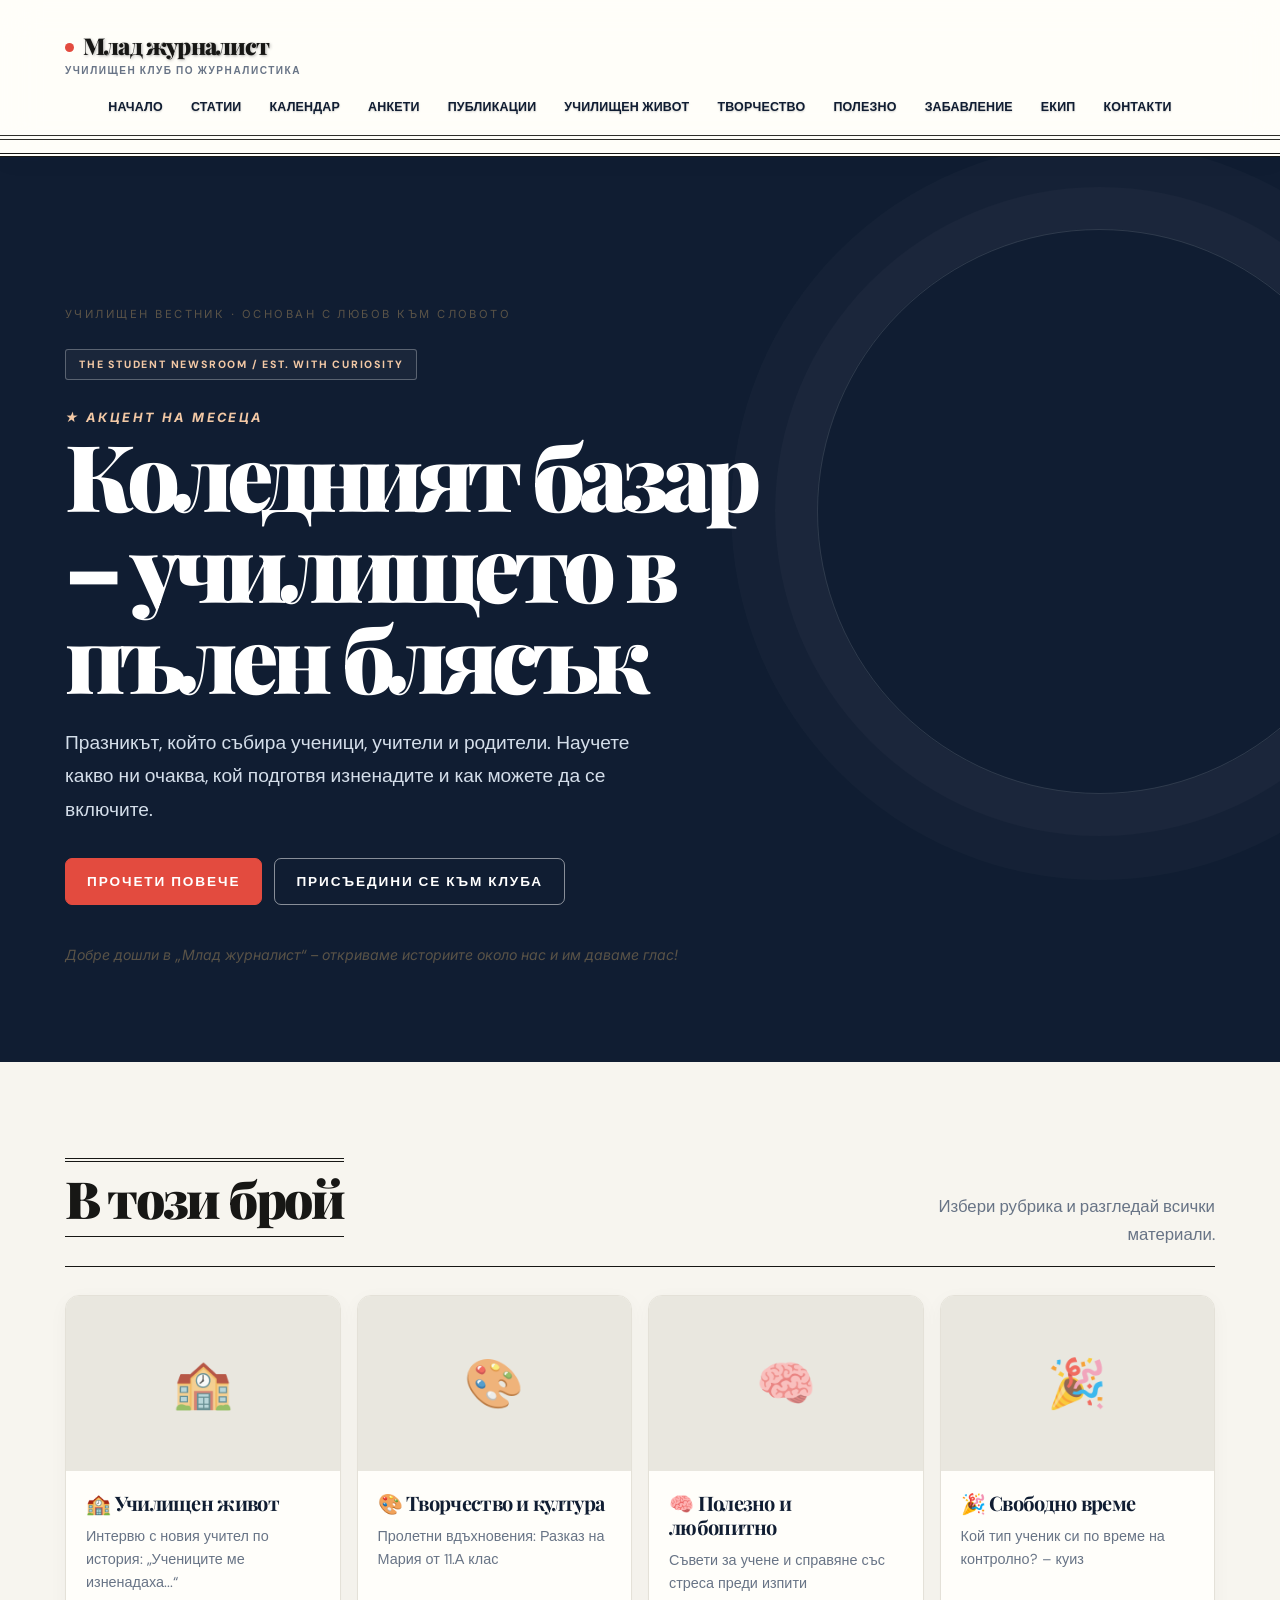
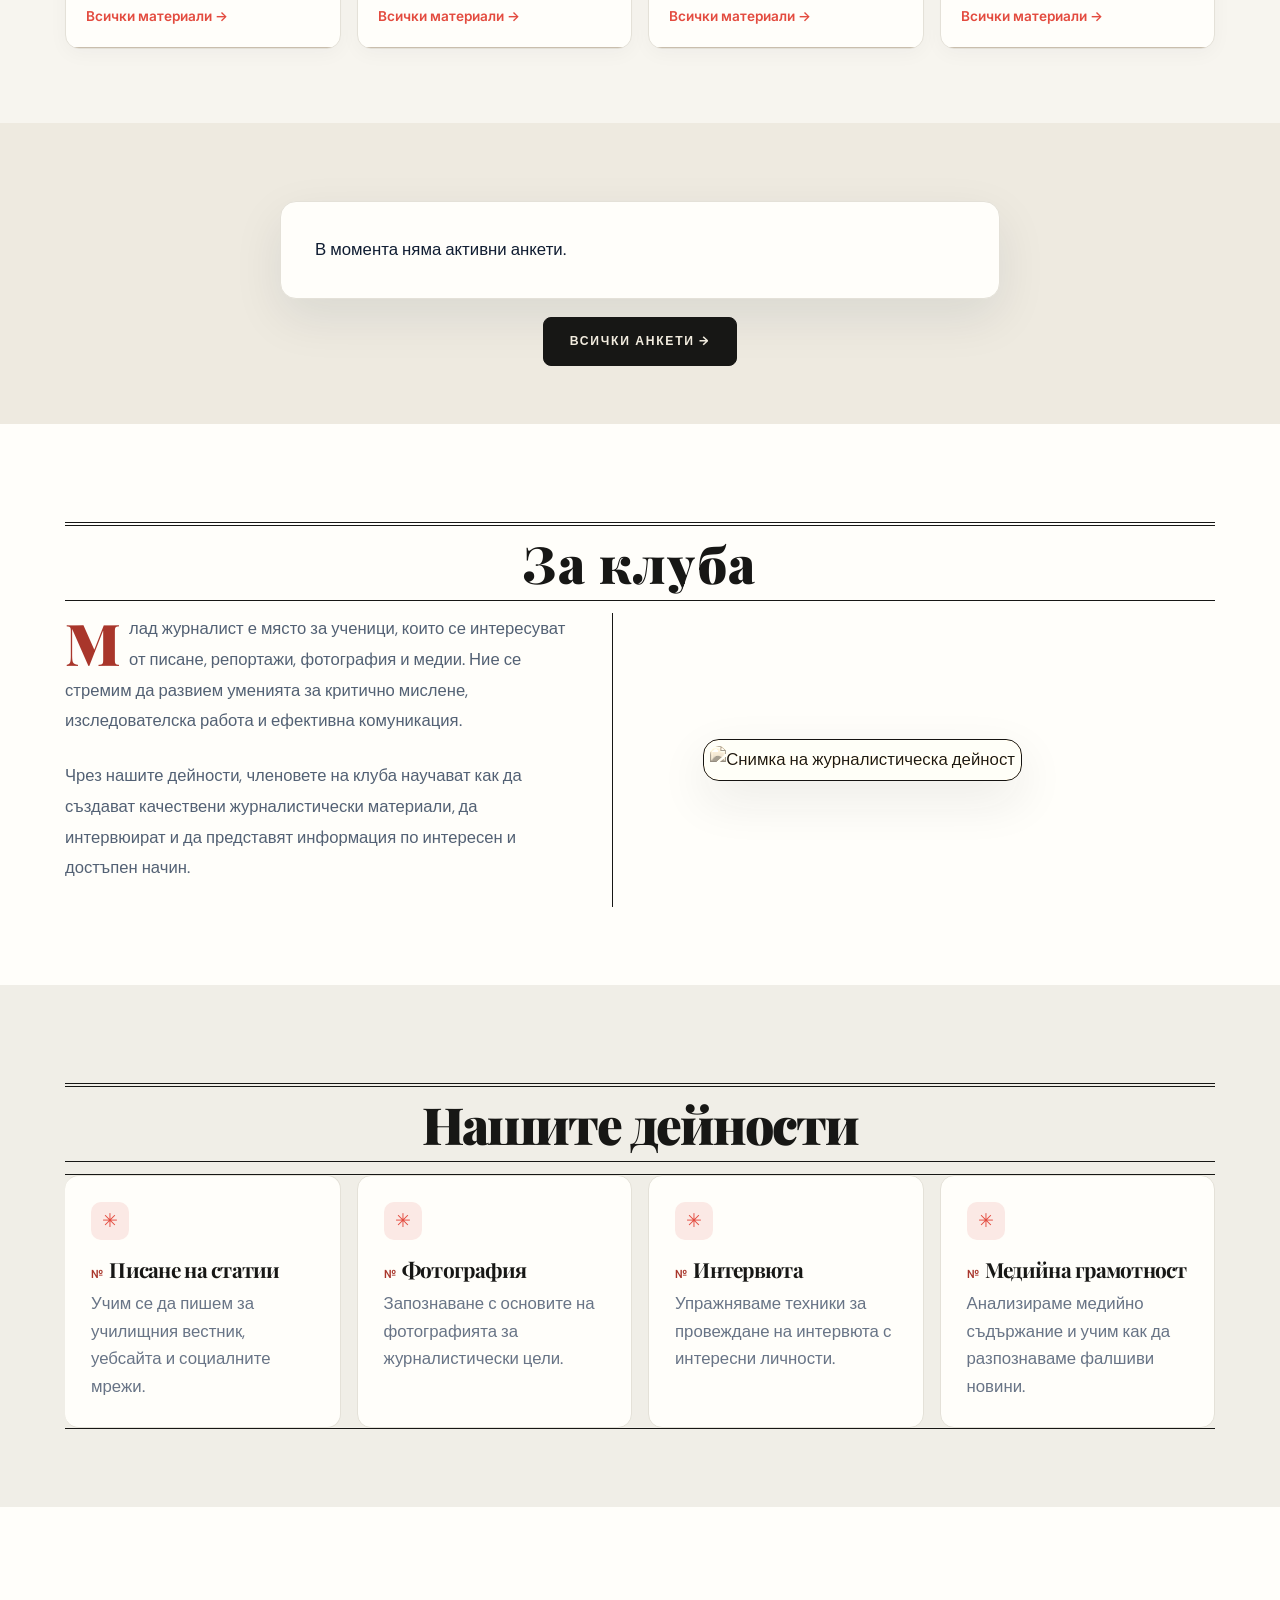
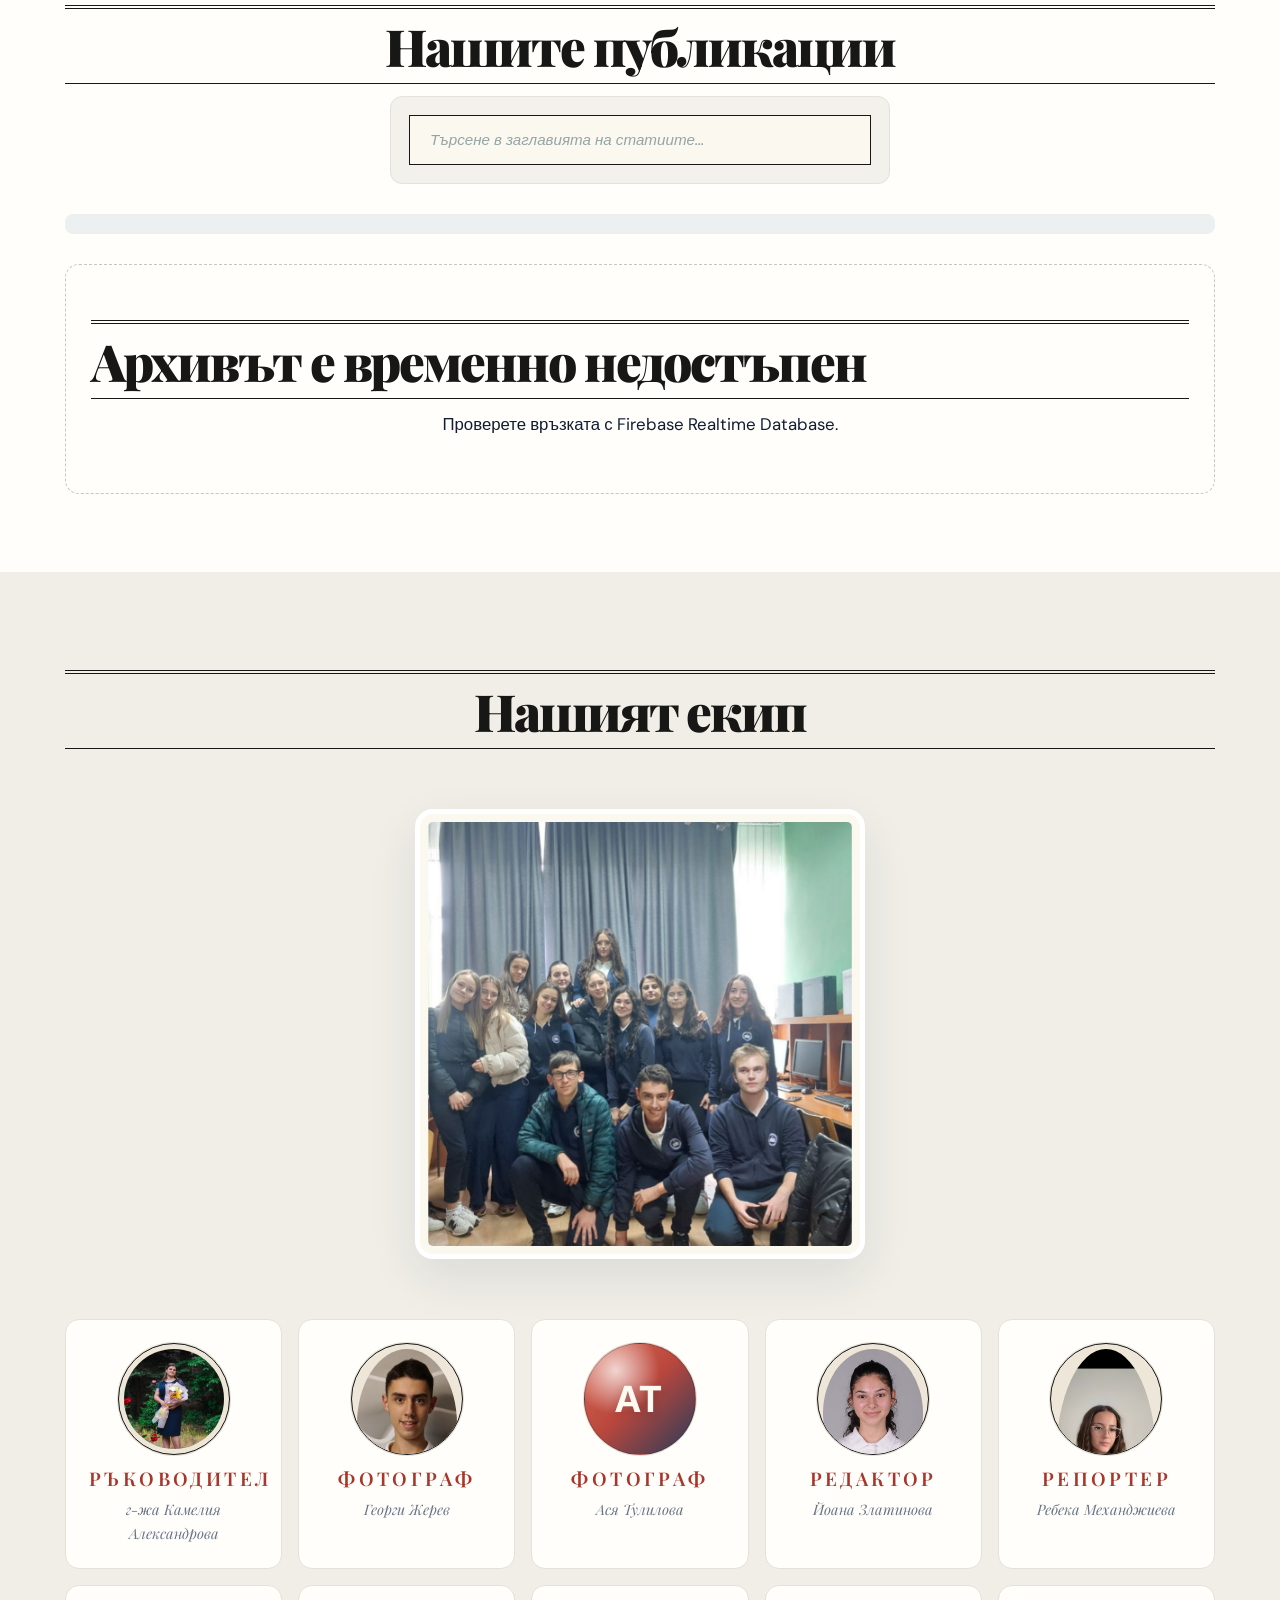
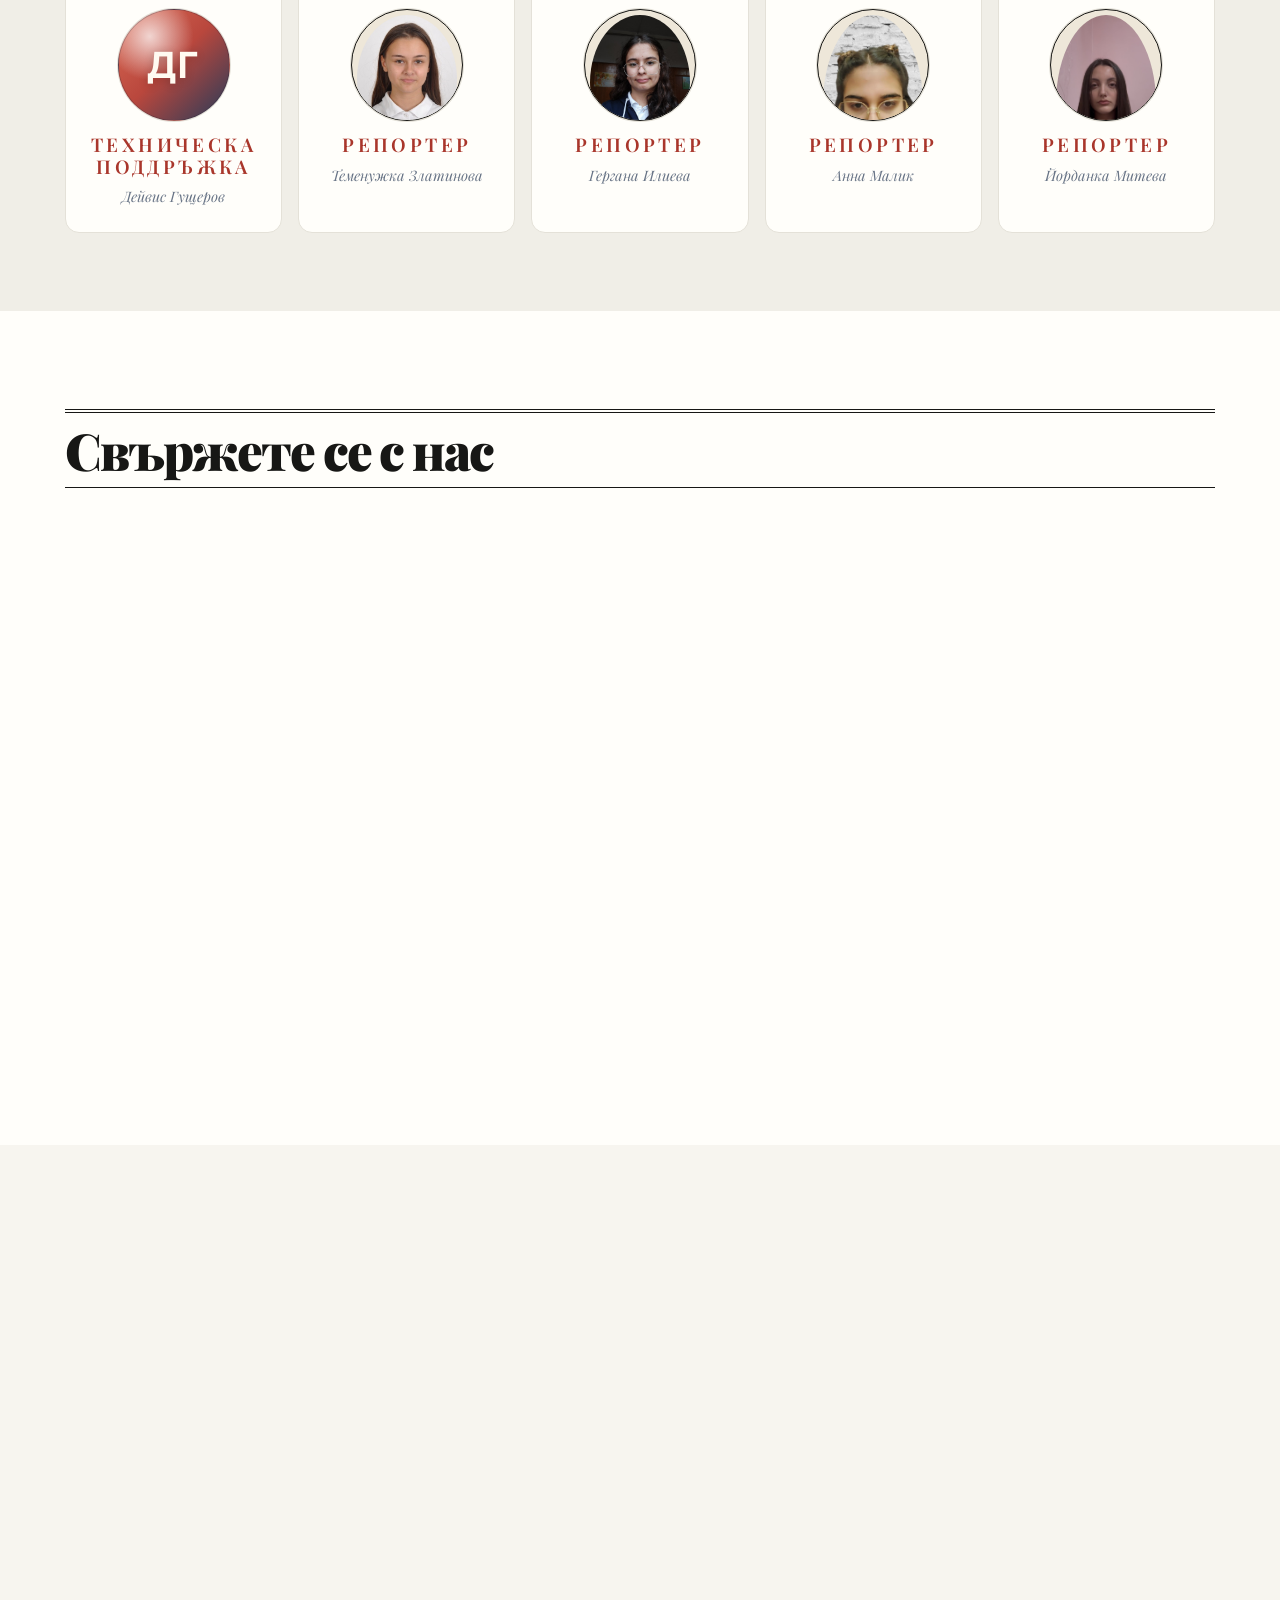
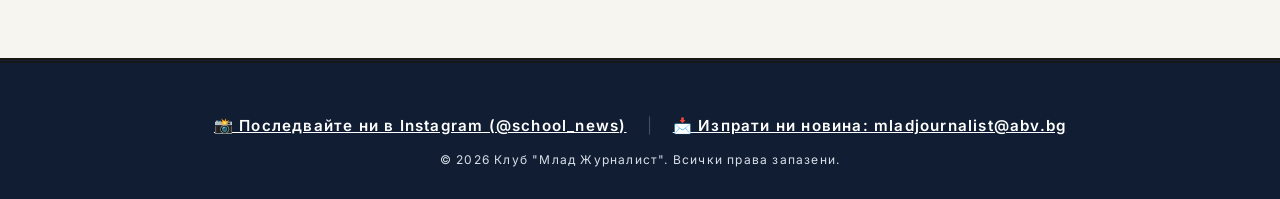
==== index.html @ 2538a3fc "Add files via upload" ====
<!DOCTYPE html>
<html lang="bg">
<head>
    <meta charset="UTF-8">
    <meta name="viewport" content="width=device-width, initial-scale=1.0">
    <title>Млад журналист — училищен вестник</title>
    <meta name="description" content="Млад журналист — дигиталният училищен вестник. Истории, интервюта, творчество, полезни съвети и новини от училищния живот.">
    <meta name="theme-color" content="#1d1b18">
    <link rel="stylesheet" href="css-style.css">
    
    
    <style>
        
        .scroll-animate {
            opacity: 0;
            transform: translateY(30px);
            transition: opacity 0.8s ease, transform 0.8s ease;
        }
        
        .scroll-animate.visible {
            opacity: 1;
            transform: translateY(0);
        }
        
        
        .delay-1 { transition-delay: 0.1s; }
        .delay-2 { transition-delay: 0.2s; }
        .delay-3 { transition-delay: 0.3s; }
        .delay-4 { transition-delay: 0.4s; }
        
        
        
        .btn {
            transition: all 0.4s cubic-bezier(0.175, 0.885, 0.32, 1.275);
            transform: translateY(0);
            display: inline-block;
        }
        
        .btn:hover {
            transform: translateY(-5px) scale(1.05);
            box-shadow: 0 12px 25px rgba(0, 0, 0, 0.2);
        }
        
        .btn:active {
            transform: translateY(-2px) scale(0.98);
        }
        
        
        .activity-card, .publication-card, .team-member {
            transition: all 0.4s ease;
            transform: translateY(0);
        }
        
        .activity-card:hover, .publication-card:hover, .team-member:hover {
            transform: translateY(-10px);
            box-shadow: 0 15px 30px rgba(0, 0, 0, 0.15);
        }
        
        
        .member-photo {
            transition: all 0.5s ease;
            overflow: hidden;
        }
        
        .team-member:hover .member-photo {
            transform: scale(1.08);
        }
        
        
        header {
            transition: all 0.4s ease;
        }
        
        header.scrolled {
            background-color: rgba(255, 255, 255, 0.98);
            box-shadow: 0 5px 20px rgba(0, 0, 0, 0.1);
            padding: 10px 0;
        }
        
        
        .contact-form input,
        .contact-form textarea {
            transition: all 0.3s ease;
            transform: translateX(0);
        }
        
        .contact-form input:focus,
        .contact-form textarea:focus {
            transform: translateX(5px);
            box-shadow: 5px 5px 0 rgba(44, 62, 80, 0.1);
        }
        
        
        nav ul li {
            position: relative;
        }
        
        nav ul li a::after {
            content: '';
            position: absolute;
            bottom: -5px;
            left: 0;
            width: 0;
            height: 2px;
            background-color: #3498db;
            transition: width 0.3s ease;
        }
        
        nav ul li a:hover::after {
            width: 100%;
        }
        
        
        .team img[alt="Нашият екип"] {
            transition: all 0.6s cubic-bezier(0.34, 1.56, 0.64, 1);
        }
        
        .team img[alt="Нашият екип"]:hover {
            transform: scale(1.03) rotate(1deg);
            box-shadow: 0 20px 40px rgba(0, 0, 0, 0.4);
        }
    </style>
    
   
    <script src="https://www.gstatic.com/firebasejs/9.22.0/firebase-app-compat.js"></script>
    <script src="https://www.gstatic.com/firebasejs/9.22.0/firebase-auth-compat.js"></script>
    <script src="https://www.gstatic.com/firebasejs/9.22.0/firebase-database-compat.js"></script>
    <script src="js-auth-firebase-config.js"></script>

    <script src="js-articles-form-handler.js"></script>
    <script src="js-calendar-public-calendar.js"></script>
    
    
    <script src="js-articles-articles-list.js" defer></script>
<link rel="preconnect" href="https://fonts.googleapis.com"><link rel="preconnect" href="https://fonts.gstatic.com" crossorigin><link href="https://fonts.googleapis.com/css2?family=Inter:wght@400;600&family=Playfair+Display:ital,wght@0,700;0,900;1,700&family=Source+Serif+4:ital,wght@0,400;0,600;1,400&display=swap&subset=cyrillic" rel="stylesheet">
    <link rel="stylesheet" href="css-vintage.css">
    <link rel="stylesheet" href="css-home-redesign.css">
<link rel="stylesheet" href="css-complete-redesign.css">
</head>
<body>
    <a class="skip-link" href="#home">Към основното съдържание</a>
    
    <header>
        <div class="container">
            <div class="logo">
                <h1>Млад журналист</h1>
                <p>Училищен клуб по журналистика</p>
            </div>
            <nav>
                <ul>
                    <li><a href="#home">Начало</a></li>
                    <li><a href="page-articles.html">Статии</a></li>
                    <li><a href="page-calendar.html">Календар</a></li>
                    <li><a href="page-polls.html">Анкети</a></li>
                    <li><a href="#publications">Публикации</a></li>
                    <li><a href="page-rubrics-public.html?type=sec:school">Училищен живот</a></li>
                    <li><a href="page-rubrics-public.html?type=sec:creative">Творчество</a></li>
                    <li><a href="page-rubrics-public.html?type=sec:useful">Полезно</a></li>
                    <li><a href="page-rubrics-public.html?type=sec:fun">Забавление</a></li>
                    <li><a href="#team">Екип</a></li>
                    <li><a href="#contact">Контакти</a></li>
                </ul>
            </nav>
        </div>
    </header>

    
    <!-- ★ Акцент на месеца (content: js-home-home-config.js) -->
    <section id="home" class="hero home-spotlight" aria-label="Акцент на месеца">
        <div class="container">
            <div class="hero-content" id="homeSpotlight"></div>
            <p class="spot-welcome">Добре дошли в „Млад журналист“ – откриваме историите около нас и им даваме глас!</p>
        </div>
    </section>

    <!-- 4 sections: latest rubric from each (js-home-home-widgets.js) -->
    <section id="rubrics-home" class="home-sections-wrap">
        <div class="container">
            <div class="home-section-title">
                <h2>В този брой</h2>
                <p>Избери рубрика и разгледай всички материали.</p>
            </div>
            <div class="home-grid" id="homeSections"></div>
        </div>
    </section>

    <!-- Interactive poll -->
    <section id="poll" class="home-poll-wrap">
        <div class="container">
            <div class="home-poll" id="homePoll"></div>
            <p style="text-align:center;margin-top:18px"><a class="btn" href="page-polls.html">Всички анкети →</a></p>
        </div>
    </section>

    
    <section id="about" class="about">
        <div class="container">
            <h2 class="scroll-animate">За клуба</h2>
            <div class="about-content">
                <div class="about-text scroll-animate delay-1">
                    <p>Млад журналист е място за ученици, които се интересуват от писане, репортажи, фотография и медии. Ние се стремим да развием уменията за критично мислене, изследователска работа и ефективна комуникация.</p>
                    <p>Чрез нашите дейности, членовете на клуба научават как да създават качествени журналистически материали, да интервюират и да представят информация по интересен и достъпен начин.</p>
                </div>
                <div class="about-image scroll-animate delay-2">
                    <img src="https://images.unsplash.com/photo-1585829365295-ab7cd400c167?ixlib=rb-1.2.1&auto=format&fit=crop&w=500&q=60" alt="Снимка на журналистическа дейност">
                </div>
            </div>
        </div>
    </section>

    
    <section id="activities" class="activities">
        <div class="container">
            <h2 class="scroll-animate">Нашите дейности</h2>
            <div class="activities-grid">
                <div class="activity-card scroll-animate delay-1">
                    <h3>Писане на статии</h3>
                    <p>Учим се да пишем за училищния вестник, уебсайта и социалните мрежи.</p>
                </div>
                <div class="activity-card scroll-animate delay-2">
                    <h3>Фотография</h3>
                    <p>Запознаване с основите на фотографията за журналистически цели.</p>
                </div>
                <div class="activity-card scroll-animate delay-3">
                    <h3>Интервюта</h3>
                    <p>Упражняваме техники за провеждане на интервюта с интересни личности.</p>
                </div>
                <div class="activity-card scroll-animate delay-4">
                    <h3>Медийна грамотност</h3>
                    <p>Анализираме медийно съдържание и учим как да разпознаваме фалшиви новини.</p>
                </div>
            </div>
        </div>
    </section>

    
    <section id="publications" class="publications">
        <div class="container">
            <h2 class="scroll-animate">Нашите публикации</h2>
            
            <div class="search-container scroll-animate delay-1">
                <input type="text" id="articleSearch" placeholder="Търсене в заглавията на статиите..." class="search-input">
                <button id="clearSearch" class="clear-search-btn"></button>
            </div>
            
            <div id="searchResultsInfo" class="search-results-info scroll-animate delay-1"></div>
            
            
            <div id="newspaperControls" class="newspaper-controls scroll-animate delay-2" style="display: none;">
                <div class="selected-count">
                    <span id="selectedCount">0</span> статии избрани
                </div>
                <button id="createNewspaperBtn" class="btn btn-primary">
                    Създай вестник
                </button>
                <button id="clearSelectionBtn" class="btn btn-secondary">
                    Изчисти избора
                </button>
            </div>
            
            <div id="articlesContainer" class="articles-grid">
                
            </div>
        </div>
    </section>

    
    <div id="newspaperModal" class="newspaper-modal">
        <div class="newspaper-modal-content scroll-animate">
            <div class="newspaper-modal-header">
                <h2>Вашият цифров вестник</h2>
                <button id="closeNewspaperBtn" class="close-btn"></button>
            </div>
            <div class="newspaper-modal-body">
                <div id="newspaperLoading" class="newspaper-loading">
                    <div class="loading-spinner"></div>
                    <p>Създаване на вестника... Може да отнеме няколко секунди.</p>
                </div>
                <div id="newspaperContent" class="newspaper-content" style="display: none;"></div>
            </div>
            <div class="newspaper-modal-footer">
                <button id="downloadNewspaperBtn" class="btn btn-primary">Изтегли PDF</button>
                <button id="shareNewspaperBtn" class="btn btn-secondary">Сподели</button>
                <button id="printNewspaperBtn" class="btn">Принтирай</button>
            </div>
        </div>
    </div>

    
<section id="team" class="team">
    <div class="container">
        <h2 class="scroll-animate">Нашият екип</h2>
        
        
        <div style="display: flex; justify-content: center; margin: 60px 0;" class="scroll-animate">
            <img src="img-team-photo.png" alt="Нашият екип" 
                 style="width: 450px; height: 450px; border-radius: 25px; object-fit: cover; border: 6px solid #ffffff; 
                        box-shadow: 0 15px 30px rgba(0,0,0,0.3), 0 5px 15px rgba(0,0,0,0.2), 0 0 0 1px rgba(0,0,0,0.1);
                        filter: drop-shadow(0 20px 40px rgba(0,0,0,0.4));">
        </div>

        <div class="team-grid">
            
            <div class="team-member scroll-animate delay-1">
                <div class="member-photo">
                    <img src="img-Kameliq-Aleksandrova.jpg" alt="Ръководител" 
                         style="width: 100%; height: 100%; object-fit: cover; border-radius: 50%;">
                </div>
                <h3>Ръководител</h3>
                <p>г-жа Камелия Александрова</p>
            </div>
            
            <div class="team-member scroll-animate delay-1">
                <div class="member-photo">
                    <img src="img-Georgi-Jerev.jpg" alt="Ръководител" 
                         style="width: 100%; height: 100%; object-fit: cover; border-radius: 50%;">
                </div>
                <h3>Фотограф</h3>
                <p>Георги Жерев</p>
            </div>
            
            <div class="team-member scroll-animate delay-1">
                <div class="member-photo member-photo-placeholder" data-initials="АТ" role="img" aria-label="Снимка не е добавена — Ася Тулилова"></div>
                <h3>Фотограф</h3>
                <p>Ася Тулилова</p>
            </div>
            
            <div class="team-member scroll-animate delay-1">
                <div class="member-photo">
                    <img src="img-Yoana-Zlaatinova.jpg" alt="Ръководител" 
                         style="width: 100%; height: 100%; object-fit: cover; border-radius: 50%;">
                </div>
                <h3>Редактор</h3>
                <p>Йоана Златинова</p>
            </div>

            
            <div class="team-member scroll-animate delay-2">
                <div class="member-photo">
                    <img src="img-Rebecca-Mehandjieva.jpg" alt="Ръководител" 
                         style="width: 100%; height: 100%; object-fit: cover; border-radius: 50%;">
                </div>
                <h3>Репортер</h3>
                <p>Ребека Механджиева</p>
            </div>
            
            <div class="team-member scroll-animate delay-2">
                <div class="member-photo member-photo-placeholder" data-initials="ДГ" role="img" aria-label="Снимка не е добавена — Дейвис Гущеров"></div>
                <h3>Техническа поддръжка</h3>
                <p>Дейвис Гущеров</p>
            </div>

            <div class="team-member scroll-animate delay-2">
                <div class="member-photo">
                    <img src="img-Temenujka-Georgieva.jpg" alt="Ръководител" 
                         style="width: 100%; height: 100%; object-fit: cover; border-radius: 50%;">
                </div>
                <h3>Репортер</h3>
                <p>Теменужка Златинова</p>
            </div>
            
            <div class="team-member scroll-animate delay-2">
                <div class="member-photo">
                    <img src="img-Gergana-Ilieva.jpg" alt="Ръководител" 
                         style="width: 100%; height: 100%; object-fit: cover; border-radius: 50%;">
                </div>
                <h3>Репортер</h3>
                <p>Гергана Илиева</p>
            </div>

            
            <div class="team-member scroll-animate delay-3">
                <div class="member-photo">
                    <img src="img-Anna-Malik.jpg" alt="Ръководител" 
                         style="width: 100%; height: 100%; object-fit: cover; border-radius: 50%;">
                </div>
                <h3>Репортер</h3>
                <p>Анна Малик</p>
            </div>
            
            <div class="team-member scroll-animate delay-3">
                <div class="member-photo">
                    <img src="img-viber_image_2025-11-19_17-50-47-904.jpg" alt="Ръководител" 
                         style="width: 100%; height: 100%; object-fit: cover; border-radius: 50%;">
                </div>
                <h3>Репортер</h3>
                <p>Йорданка Митева</p>
            </div>
            
        </div>
    </div>
</section>

    
    <section id="contact" class="contact">
        <div class="container">
            <h2 class="scroll-animate">Свържете се с нас</h2>
            <div class="contact-content">
                <div class="contact-info scroll-animate delay-1">
                    <h3>Информация</h3>
                    <p><strong>Имейл:</strong> mladjournalist@abv.bg</p>
                    <p><strong>Социални мрежи:</strong></p>
                    <div class="social-links">
                        <a href="https://www.instagram.com/school_news/" target="_blank" rel="noopener noreferrer">Instagram · @school_news</a>
                        <a href="mailto:mladjournalist@abv.bg?subject=Новина%20за%20редакцията">Изпрати ни новина ↗</a>
                    </div>
                </div>
                <div class="contact-form scroll-animate delay-2">
                    <h3>Стани част от екипа</h3>
                    <form id="joinForm">
                        <input type="text" id="name" placeholder="Име" required>
                        <input type="email" id="email" placeholder="Имейл" required>
                        <input type="text" id="class" placeholder="Клас" required>
                        <label for="desiredRole">В каква роля искаш да се включиш?</label>
                        <select id="desiredRole" required><option value="reporter">Репортер / автор</option><option value="photographer">Фотограф</option><option value="designer">Дизайнер / уеб администратор</option><option value="redactor">Редакторски екип</option></select>
                        <textarea id="message" placeholder="Защо искаш да се присъединиш? Какво би искал/а да създаваш?" rows="4" required></textarea>
                        <input type="text" id="website" name="website" tabindex="-1" autocomplete="off" aria-hidden="true" style="position:absolute;left:-10000px" aria-label="Не попълвайте това поле">
                        <button type="submit" class="btn">Изпрати кандидатстване</button>
                    </form>
                    <div id="formMessage" class="form-message"></div>
                </div>
            </div>
        </div>
    </section>

    
    <section id="calendar" class="calendar scroll-animate">
        <div class="container">
            <h2>Предстоящи събития</h2><p><a class="btn" href="page-calendar.html">Отвори пълния календар →</a></p>
            <div id="publicEventsList" class="public-events-list">
                
            </div>
        </div>
    </section>

    
    <footer>
        <div class="container">
            <div class="footer-links" id="homeFooterLinks"></div>
            <p>&copy; 2026 Клуб "Млад Журналист". Всички права запазени.</p>
        </div>
    </footer>

 
    
    
    <script>
    
    document.addEventListener('DOMContentLoaded', function() {
        
        const scrollElements = document.querySelectorAll('.scroll-animate');
        
        if ('IntersectionObserver' in window) {
            const observer = new IntersectionObserver((entries) => {
                entries.forEach(entry => {
                    if (entry.isIntersecting) {
                        entry.target.classList.add('visible');
                    }
                });
            }, {
                threshold: 0.1
            });

            scrollElements.forEach(element => observer.observe(element));
        } else {
            scrollElements.forEach(element => element.classList.add('visible'));
        }
        
        
        const header = document.querySelector('header');
        
        window.addEventListener('scroll', function() {
            if (window.scrollY > 50) {
                header.classList.add('scrolled');
            } else {
                header.classList.remove('scrolled');
            }
        });
        
        
        const navLinks = document.querySelectorAll('nav ul li a');
        
        navLinks.forEach(link => {
            link.addEventListener('mouseenter', function() {
                this.style.transform = 'translateY(-2px)';
            });
            
            link.addEventListener('mouseleave', function() {
                this.style.transform = 'translateY(0)';
            });
        });
        
        
        const teamPhotos = document.querySelectorAll('.member-photo img');
        
        teamPhotos.forEach(photo => {
            photo.addEventListener('mouseenter', function() {
                this.style.transform = 'scale(1.1) rotate(2deg)';
                this.style.transition = 'transform 0.5s ease';
            });
            
            photo.addEventListener('mouseleave', function() {
                this.style.transform = 'scale(1) rotate(0)';
            });
        });
        
        
        const buttons = document.querySelectorAll('.btn');
        
        buttons.forEach(button => {
            button.addEventListener('click', function(e) {
                
                const ripple = document.createElement('span');
                const rect = this.getBoundingClientRect();
                const size = Math.max(rect.width, rect.height);
                const x = e.clientX - rect.left - size / 2;
                const y = e.clientY - rect.top - size / 2;
                
                ripple.style.cssText = `
                    position: absolute;
                    border-radius: 50%;
                    background: rgba(255, 255, 255, 0.7);
                    transform: scale(0);
                    animation: ripple-animation 0.6s linear;
                    width: ${size}px;
                    height: ${size}px;
                    top: ${y}px;
                    left: ${x}px;
                    pointer-events: none;
                `;
                
                this.style.position = 'relative';
                this.style.overflow = 'hidden';
                this.appendChild(ripple);
                
                setTimeout(() => {
                    ripple.remove();
                }, 600);
            });
        });
        
        
        const formInputs = document.querySelectorAll('.contact-form input, .contact-form textarea');
        
        formInputs.forEach(input => {
            input.addEventListener('focus', function() {
                this.parentElement.style.transform = 'translateY(-5px)';
            });
            
            input.addEventListener('blur', function() {
                this.parentElement.style.transform = 'translateY(0)';
            });
        });
        
        
        const style = document.createElement('style');
        style.textContent = `
            @keyframes ripple-animation {
                to {
                    transform: scale(4);
                    opacity: 0;
                }
            }
        `;
        document.head.appendChild(style);
    });
    
    
    window.addEventListener('load', function() {
        document.body.style.opacity = '0';
        document.body.style.transition = 'opacity 0.5s ease';
        
        setTimeout(() => {
            document.body.style.opacity = '1';
        }, 100);
    });
    </script>
    
    

<script>

document.addEventListener('DOMContentLoaded', function() {
    const header = document.querySelector('header');
    const body = document.body;
    
    
    function handleScroll() {
        if (window.scrollY > 30) { 
            header.classList.add('scrolled');
            body.classList.add('header-scrolled');
        } else {
            header.classList.remove('scrolled');
            body.classList.remove('header-scrolled');
        }
    }
    
    
    window.addEventListener('scroll', handleScroll);
    
    
    handleScroll();
    
    
    
});

window.addEventListener('load', function() {
    
    
});
</script>

<script src="js-rubrics-rubrics-database.js"></script>
<script src="js-home-home-config.js"></script>
<script src="js-polls-core.js"></script>
<script src="js-home-home-widgets.js"></script>
<script src="js-auth-auth-system.js"></script>


<script>
(() => {
  const header = document.querySelector('header');
  const nav = header && header.querySelector('nav');
  if (!header || !nav) return;
  let lastY = window.scrollY;
  let ticking = false;
  const update = () => {
    const currentY = Math.max(0, window.scrollY);
    const delta = currentY - lastY;
    if (currentY < 90 || delta < -6) {
      header.classList.remove('nav-is-hidden');
      nav.setAttribute('aria-hidden', 'false');
    } else if (delta > 6 && currentY > 140) {
      header.classList.add('nav-is-hidden');
      nav.setAttribute('aria-hidden', 'true');
    }
    lastY = currentY;
    ticking = false;
  };
  window.addEventListener('scroll', () => {
    if (!ticking) {
      ticking = true;
      window.requestAnimationFrame(update);
    }
  }, { passive: true });
})();
</script>

</body>
</html>
---- css-style.css ----
* {
    margin: 0;
    padding: 0;
    box-sizing: border-box;
}

body {
    font-family: 'Segoe UI', Tahoma, Geneva, Verdana, sans-serif;
    line-height: 1.6;
    color: #333;
    background-color: #f9f9f9;
}

.container {
    width: 90%;
    max-width: 1200px;
    margin: 0 auto;
    padding: 0 15px;
}

header {
    background-color: #2c3e50;
    color: white;
    padding: 1rem 0;
    position: fixed;
    width: 100%;
    top: 0;
    z-index: 1000;
    box-shadow: 0 2px 5px rgba(0,0,0,0.1);
}

header .container {
    display: flex;
    justify-content: space-between;
    align-items: center;
}

.logo h1 {
    font-size: 1.8rem;
    margin-bottom: 0.2rem;
}

.logo p {
    font-size: 0.9rem;
    opacity: 0.8;
}

nav ul {
    display: flex;
    list-style: none;
}

nav ul li {
    margin-left: 1.5rem;
}

nav ul li a {
    color: white;
    text-decoration: none;
    font-weight: 500;
    transition: color 0.3s;
}

nav ul li a:hover {
    color: #3498db;
}

.hero {
    background: linear-gradient(rgba(44, 62, 80, 0.8), rgba(44, 62, 80, 0.8)), 
                url('https://images.unsplash.com/photo-1504711434969-e33886168f5c?ixlib=rb-1.2.1&auto=format&fit=crop&w=1350&q=80');
    background-size: cover;
    background-position: center;
    color: white;
    padding: 150px 0 100px;
    text-align: center;
    margin-top: 70px;
   
}

.hero h2,
.hero p,
.hero .btn {
    color: white !important;
    text-shadow: 2px 2px 4px rgba(0, 0, 0, 0.7);
}

.hero h1 {
    font-size: 3rem;
    margin-bottom: 1rem;
}
.hero h2 {
    font-size: 2.5rem;
    margin-bottom: 1rem;
}

.hero p {
    font-size: 1.2rem;
    max-width: 700px;
    margin: 0 auto 2rem;
}

.btn {
    display: inline-block;
    background-color: #3498db;
    color: white;
    padding: 12px 30px;
    border-radius: 5px;
    text-decoration: none;
    font-weight: bold;
    transition: background-color 0.3s;
}

.btn:hover {
    background-color: #2980b9;
}

section {
    padding: 80px 0;
}

h2 {
    text-align: center;
    margin-bottom: 3rem;
    font-size: 2.2rem;
    color: #2c3e50;
    position: relative;
}

h2::after {
    content: '';
    display: block;
    width: 80px;
    height: 3px;
    background-color: #3498db;
    margin: 10px auto 0;
}

.about-content {
    display: flex;
    align-items: center;
    gap: 3rem;
}

.about-text {
    flex: 1;
}

.about-text p {
    margin-bottom: 1.5rem;
    font-size: 1.1rem;
}

.about-image {
    flex: 1;
}

.about-image img {
    width: 100%;
    border-radius: 10px;
    box-shadow: 0 5px 15px rgba(0,0,0,0.1);
}

.activities {
    background-color: #f1f8ff;
}

.activities-grid {
    display: grid;
    grid-template-columns: repeat(auto-fit, minmax(250px, 1fr));
    gap: 2rem;
}

.activity-card {
    background-color: white;
    padding: 2rem;
    border-radius: 10px;
    box-shadow: 0 5px 15px rgba(0,0,0,0.05);
    text-align: center;
    transition: transform 0.3s;
}

.activity-card:hover {
    transform: translateY(-10px);
}

.activity-card h3 {
    color: #2c3e50;
    margin-bottom: 1rem;
}

.publications-grid {
    display: grid;
    grid-template-columns: repeat(auto-fit, minmax(300px, 1fr));
    gap: 2rem;
}

.publication-card {
    background-color: white;
    padding: 2rem;
    border-radius: 10px;
    box-shadow: 0 5px 15px rgba(0,0,0,0.05);
    transition: transform 0.3s;
}

.publication-card:hover {
    transform: translateY(-5px);
}

.publication-card h3 {
    color: #2c3e50;
    margin-bottom: 1rem;
}

.publication-card p {
    margin-bottom: 1.5rem;
}

.read-more {
    color: #3498db;
    text-decoration: none;
    font-weight: bold;
}

.read-more:hover {
    text-decoration: underline;
}

.team {
    background-color: #f1f8ff;
}

.team-grid {
    display: grid;
    grid-template-columns: repeat(auto-fit, minmax(200px, 1fr));
    gap: 2rem;
}

.team-member {
    background-color: white;
    padding: 2rem;
    border-radius: 10px;
    box-shadow: 0 5px 15px rgba(0,0,0,0.05);
    text-align: center;
}

.member-photo {
    width: 120px;
    height: 120px;
    border-radius: 50%;
    background-color: #e0e0e0;
    margin: 0 auto 1.5rem;
    background-image: url('data:image/svg+xml;utf8,<svg xmlns="http://www.w3.org/2000/svg" width="120" height="120" viewBox="0 0 24 24"><path fill="%23999" d="M12 12c2.21 0 4-1.79 4-4s-1.79-4-4-4-4 1.79-4 4 1.79 4 4 4zm0 2c-2.67 0-8 1.34-8 4v2h16v-2c0-2.66-5.33-4-8-4z"/></svg>');
    background-repeat: no-repeat;
    background-position: center;
}

.team-member h3 {
    color: #2c3e50;
    margin-bottom: 0.5rem;
}

.contact-content {
    display: flex;
    gap: 3rem;
}

.contact-info, .contact-form {
    flex: 1;
}

.contact-info h3, .contact-form h3 {
    margin-bottom: 1.5rem;
    color: #2c3e50;
}

.contact-info p {
    margin-bottom: 1rem;
}

.social-links a {
    display: inline-block;
    margin-right: 1rem;
    color: #3498db;
    text-decoration: none;
}

.social-links a:hover {
    text-decoration: underline;
}

.contact-form form {
    display: flex;
    flex-direction: column;
}

.contact-form input, .contact-form textarea {
    margin-bottom: 1rem;
    padding: 12px;
    border: 1px solid #ddd;
    border-radius: 5px;
    font-family: inherit;
}

.contact-form button {
    align-self: flex-start;
}

.form-message {
    margin-top: 1rem;
    padding: 1rem;
    border-radius: 5px;
    text-align: center;
}

.success-message {
    background-color: #d4edda;
    color: #155724;
    border: 1px solid #c3e6cb;
}

.error-message {
    background-color: #f8d7da;
    color: #721c24;
    border: 1px solid #f5c6cb;
}

.btn:disabled {
    background-color: #95a5a6;
    cursor: not-allowed;
}

.article-meta {
    color: #666;
    font-style: italic;
    margin-bottom: 20px;
}

.article-content {
    line-height: 1.6;
    font-size: 1.1em;
}

.article-content br {
    margin-bottom: 10px;
}

.article-container {
    max-width: 800px;
    margin: 0 auto;
    padding: 100px 20px 40px; 
    min-height: 100vh;
}

.article-main {
    background: white;
    border-radius: 10px;
    padding: 50px;
    box-shadow: 0 5px 25px rgba(0,0,0,0.1);
    margin-top: 0; 
}

.article-header {
    text-align: center;
    margin-bottom: 50px;
    padding-bottom: 30px;
    border-bottom: 2px solid #f0f0f0;
}

.article-title {
    font-family: 'Georgia', serif;
    font-size: 2.8rem;
    color: #2c3e50;
    margin-bottom: 20px;
    line-height: 1.3;
    font-weight: 700;
}

.article-meta {
    display: flex;
    justify-content: center;
    gap: 30px;
    flex-wrap: wrap;
    font-size: 1.1rem;
    color: #7f8c8d;
    font-style: italic;
}

.article-meta span {
    display: flex;
    align-items: center;
    gap: 8px;
}

.article-body {
    font-family: 'Georgia', serif;
    font-size: 1.3rem;
    line-height: 1.8;
    color: #2c3e50;
    text-align: justify;
}

.article-body p {
    margin-bottom: 1.8em;
    text-indent: 2em;
}

.article-body br {
    margin-bottom: 1.5em;
}

.article-footer {
    text-align: center;
    margin-top: 60px;
    padding-top: 40px;
    border-top: 1px solid #ecf0f1;
}

.back-btn {
    display: inline-flex;
    align-items: center;
    gap: 10px;
    background: #3498db;
    color: white;
    padding: 15px 30px;
    border-radius: 8px;
    text-decoration: none;
    font-weight: 600;
    font-size: 1.1rem;
    transition: all 0.3s ease;
    border: 2px solid #3498db;
}

.back-btn:hover {
    background: transparent;
    color: #3498db;
    transform: translateY(-2px);
    box-shadow: 0 8px 20px rgba(52, 152, 219, 0.3);
}

.loading {
    text-align: center;
    font-size: 1.2rem;
    color: #7f8c8d;
    padding: 40px 0;
}

.error-message {
    text-align: center;
    color: #e74c3c;
    font-size: 1.2rem;
    padding: 40px;
}

@media (max-width: 768px) {
    header .container {
        flex-direction: column;
        text-align: center;
    }
    
    nav ul {
        margin-top: 1rem;
        flex-wrap: wrap;
        justify-content: center;
    }
    
    nav ul li {
        margin: 0.5rem;
    }
    
    .hero {
        padding: 120px 0 80px;
    }
    
    .hero h2 {
        font-size: 2rem;
    }
    
    .about-content {
        flex-direction: column;
    }
    
    .contact-content {
        flex-direction: column;
    }
    
    section {
        padding: 60px 0;
    }
    
    .article-container {
        padding: 80px 15px 20px; 
    }
    
    .article-main {
        padding: 30px 20px;
    }
    
    .article-title {
        font-size: 2.2rem;
    }
    
    .article-body {
        font-size: 1.1rem;
        text-align: left;
    }
    
    .article-body p {
        text-indent: 1em;
    }
    
    .article-meta {
        flex-direction: column;
        gap: 15px;
    }
   
}

.article-image {
    margin: 40px 0;
    text-align: center;
}

.article-image img {
    max-width: 100%;
    height: auto;
    max-height: 500px;
    border-radius: 10px;
    box-shadow: 0 5px 20px rgba(0,0,0,0.15);
    object-fit: cover;
}

.publication-image {
    width: 100%;
    height: 200px;
    object-fit: cover;
    border-radius: 8px 8px 0 0;
}

.publication-card {
    overflow: hidden; 
}

.publication-card h3,
.publication-card p,
.publication-card .read-more {
    padding: 0 1.5rem;
}

.publication-card .read-more {
    margin-bottom: 1.5rem;
    display: block;
}

.calendar-admin {
    border-top: 2px solid #3498db;
}

.admin-container {
    display: grid;
    grid-template-columns: 1fr 1fr;
    gap: 40px;
    margin-top: 30px;
}

.admin-form-section {
    background: white;
    padding: 30px;
    border-radius: 10px;
    box-shadow: 0 3px 15px rgba(0,0,0,0.1);
}

.admin-form-section h3 {
    color: #2c3e50;
    margin-bottom: 20px;
    text-align: center;
}

.admin-form-section input,
.admin-form-section textarea {
    width: 100%;
    padding: 12px;
    margin-bottom: 15px;
    border: 1px solid #ddd;
    border-radius: 5px;
    font-size: 1rem;
}

.admin-form-section input:focus,
.admin-form-section textarea:focus {
    outline: none;
    border-color: #3498db;
}

.admin-events-section {
    background: white;
    padding: 30px;
    border-radius: 10px;
    box-shadow: 0 3px 15px rgba(0,0,0,0.1);
    max-height: 600px;
    overflow-y: auto;
}

.events-list {
    display: flex;
    flex-direction: column;
    gap: 15px;
}

.admin-event-card {
    background: #f8f9fa;
    border-radius: 8px;
    padding: 20px;
    border-left: 4px solid #3498db;
    position: relative;
}

.admin-event-card.upcoming {
    border-left-color: #2ecc71;
}

.admin-event-card.past {
    border-left-color: #95a5a6;
    opacity: 0.7;
}

.admin-event-date {
    font-size: 0.9rem;
    color: #7f8c8d;
    margin-bottom: 8px;
}

.admin-event-date strong {
    color: #2c3e50;
    font-size: 1rem;
}

.admin-event-title {
    font-size: 1.2rem;
    color: #2c3e50;
    margin-bottom: 8px;
}

.admin-event-description {
    color: #555;
    margin-bottom: 8px;
    line-height: 1.4;
    font-size: 0.9rem;
}

.admin-event-location {
    color: #3498db;
    font-style: italic;
    font-size: 0.9rem;
}

.delete-event-btn {
    position: absolute;
    top: 10px;
    right: 10px;
    background: #e74c3c;
    color: white;
    border: none;
    border-radius: 4px;
    padding: 5px 10px;
    cursor: pointer;
    font-size: 0.8rem;
}

.delete-event-btn:hover {
    background: #c0392b;
}

.no-events {
    text-align: center;
    color: #7f8c8d;
    font-style: italic;
    padding: 20px;
}

@media (max-width: 768px) {
    .admin-container {
        grid-template-columns: 1fr;
        gap: 30px;
    }
}

.calendar {
    background-color: #f8f9fa;
    padding: 80px 0;
}

.public-events-list {
    display: grid;
    grid-template-columns: repeat(auto-fit, minmax(350px, 1fr));
    gap: 25px;
    margin-top: 40px;
}

.public-event-card {
    background: white;
    border-radius: 12px;
    padding: 25px;
    box-shadow: 0 4px 20px rgba(0,0,0,0.1);
    border-left: 5px solid #3498db;
    transition: transform 0.3s ease, box-shadow 0.3s ease;
}

.public-event-card:hover {
    transform: translateY(-5px);
    box-shadow: 0 8px 30px rgba(0,0,0,0.15);
}

.public-event-card.upcoming {
    border-left-color: #2ecc71;
}

.public-event-card.today {
    border-left-color: #e74c3c;
    background: linear-gradient(135deg, #fff 0%, #fff5f5 100%);
}

.public-event-date {
    font-size: 1rem;
    color: #7f8c8d;
    margin-bottom: 12px;
    display: flex;
    align-items: center;
    gap: 8px;
}

.public-event-date strong {
    color: #2c3e50;
    font-size: 1.1rem;
}

.public-event-title {
    font-size: 1.4rem;
    color: #2c3e50;
    margin-bottom: 12px;
    line-height: 1.3;
}

.public-event-description {
    color: #555;
    margin-bottom: 12px;
    line-height: 1.5;
}

.public-event-location {
    color: #3498db;
    font-style: italic;
    display: flex;
    align-items: center;
    gap: 6px;
}

.no-events-public {
    text-align: center;
    color: #7f8c8d;
    font-style: italic;
    padding: 60px 20px;
    font-size: 1.1rem;
    grid-column: 1 / -1;
}

@media (max-width: 768px) {
    .public-events-list {
        grid-template-columns: 1fr;
        gap: 20px;
    }
    
    .public-event-card {
        padding: 20px;
    }
}

.loading-spinner {
    border: 4px solid #f3f3f3;
    border-top: 4px solid #3498db;
    border-radius: 50%;
    width: 40px;
    height: 40px;
    animation: spin 2s linear infinite;
}

body {
    padding-top: 80px; 
}

.container {
    padding-top: 20px;
}

.admin-container {
    margin-top: 30px;
}

body:has(.admin-container) {
    padding-top: 100px;
}

.content-page {
    background-color: #f8f9fa;
    padding: 100px 0 80px;
    margin-top: 0;
}

.content-page .container {
    padding-top: 0;
}

.content-page h2 {
    text-align: center;
    margin-bottom: 1rem;
    font-size: 2.2rem;
    color: #2c3e50;
    position: relative;
}

.content-page h2::after {
    content: '';
    display: block;
    width: 80px;
    height: 3px;
    background-color: #3498db;
    margin: 10px auto 30px;
}

.page-description {
    text-align: center;
    color: #666;
    margin-bottom: 40px;
    font-size: 1.1rem;
    max-width: 600px;
    margin-left: auto;
    margin-right: auto;
}

.filter-bar {
    background: white;
    padding: 25px;
    border-radius: 10px;
    box-shadow: 0 5px 15px rgba(0,0,0,0.05);
    margin-bottom: 40px;
    display: flex;
    flex-wrap: wrap;
    gap: 20px;
    align-items: center;
}

.search-box {
    flex: 1;
    min-width: 250px;
}

.search-box input {
    width: 100%;
    padding: 12px 20px;
    border: 1px solid #ddd;
    border-radius: 5px;
    font-size: 1rem;
    transition: border-color 0.3s;
    font-family: 'Segoe UI', Tahoma, Geneva, Verdana, sans-serif;
}

.search-box input:focus {
    outline: none;
    border-color: #3498db;
}

.filter-group {
    display: flex;
    flex-wrap: wrap;
    gap: 15px;
}

.filter-group select {
    padding: 12px 20px;
    border: 1px solid #ddd;
    border-radius: 5px;
    background: white;
    font-size: 0.95rem;
    min-width: 160px;
    cursor: pointer;
    transition: border-color 0.3s;
    font-family: 'Segoe UI', Tahoma, Geneva, Verdana, sans-serif;
}

.filter-group select:focus {
    outline: none;
    border-color: #3498db;
}

.view-toggle {
    display: flex;
    background: #f8f9fa;
    border-radius: 8px;
    padding: 4px;
    margin-bottom: 30px;
    width: fit-content;
}

.view-toggle-btn {
    padding: 10px 20px;
    border: none;
    background: transparent;
    border-radius: 6px;
    cursor: pointer;
    transition: all 0.3s ease;
    font-family: 'Segoe UI', Tahoma, Geneva, Verdana, sans-serif;
    font-weight: 500;
}

.view-toggle-btn.active {
    background: #3498db;
    color: white;
}

.content-grid {
    display: grid;
    grid-template-columns: repeat(auto-fill, minmax(350px, 1fr));
    gap: 30px;
    margin-bottom: 40px;
}

.resource-item {
    background: white;
    border-radius: 10px;
    padding: 30px;
    box-shadow: 0 5px 15px rgba(0,0,0,0.05);
    transition: all 0.3s ease;
    border-left: 4px solid #3498db;
    position: relative;
    overflow: hidden;
}

.resource-item:hover {
    transform: translateY(-5px);
    box-shadow: 0 8px 25px rgba(0,0,0,0.1);
}

.resource-header {
    display: flex;
    align-items: flex-start;
    margin-bottom: 20px;
}

.resource-icon {
    font-size: 2.2rem;
    margin-right: 15px;
    opacity: 0.8;
}

.resource-content {
    flex: 1;
}

.resource-item h3 {
    color: #2c3e50;
    margin-bottom: 8px;
    font-size: 1.3rem;
    line-height: 1.3;
    font-family: 'Segoe UI', Tahoma, Geneva, Verdana, sans-serif;
}

.resource-meta {
    display: flex;
    gap: 12px;
    margin-bottom: 20px;
    flex-wrap: wrap;
}

.resource-category {
    background: #e3f2fd;
    color: #1976d2;
    padding: 4px 12px;
    border-radius: 15px;
    font-weight: 500;
    font-size: 0.85rem;
}

.resource-format {
    background: #f3e5f5;
    color: #7b1fa2;
    padding: 4px 12px;
    border-radius: 15px;
    font-weight: 500;
    font-size: 0.85rem;
}

.resource-description {
    color: #555;
    margin-bottom: 25px;
    line-height: 1.5;
    font-size: 0.95rem;
}

.resource-footer {
    display: flex;
    justify-content: space-between;
    align-items: center;
    padding-top: 20px;
    border-top: 1px solid #e9ecef;
}

.resource-size {
    color: #7f8c8d;
    font-size: 0.9rem;
    display: flex;
    align-items: center;
    gap: 5px;
}

.resource-download {
    background: #27ae60;
    color: white;
    padding: 10px 24px;
    text-decoration: none;
    border-radius: 5px;
    font-weight: 600;
    transition: all 0.3s ease;
    border: 2px solid #27ae60;
    font-size: 0.95rem;
    font-family: 'Segoe UI', Tahoma, Geneva, Verdana, sans-serif;
}

.resource-download:hover {
    background: transparent;
    color: #27ae60;
    transform: translateY(-2px);
    box-shadow: 0 5px 15px rgba(39, 174, 96, 0.3);
}

.event-item {
    background: white;
    border-radius: 10px;
    padding: 30px;
    box-shadow: 0 5px 15px rgba(0,0,0,0.05);
    transition: all 0.3s ease;
    border-left: 4px solid #3498db;
    position: relative;
    overflow: hidden;
}

.event-item:hover {
    transform: translateY(-5px);
    box-shadow: 0 8px 25px rgba(0,0,0,0.1);
}

.event-item.featured {
    border-left-color: #e74c3c;
    background: linear-gradient(135deg, #fff 0%, #fff9f9 100%);
}

.event-item.upcoming {
    border-left-color: #2ecc71;
}

.event-item.past {
    border-left-color: #95a5a6;
    opacity: 0.8;
}

.event-badge {
    position: absolute;
    top: 15px;
    right: 15px;
    background: #e74c3c;
    color: white;
    padding: 4px 12px;
    border-radius: 15px;
    font-size: 0.8rem;
    font-weight: 600;
}

.event-header {
    margin-bottom: 20px;
}

.event-item h3 {
    color: #2c3e50;
    margin-bottom: 15px;
    font-size: 1.4rem;
    line-height: 1.3;
    font-family: 'Segoe UI', Tahoma, Geneva, Verdana, sans-serif;
    padding-right: 80px;
}

.event-meta {
    display: flex;
    flex-direction: column;
    gap: 8px;
    margin-bottom: 20px;
}

.event-date, .event-location, .event-category {
    display: flex;
    align-items: center;
    gap: 8px;
    color: #555;
    font-size: 0.95rem;
}

.event-date strong, .event-location strong, .event-category strong {
    color: #2c3e50;
    min-width: 80px;
}

.event-description {
    color: #555;
    margin-bottom: 25px;
    line-height: 1.5;
    font-size: 0.95rem;
}

.event-footer {
    display: flex;
    justify-content: space-between;
    align-items: center;
    padding-top: 20px;
    border-top: 1px solid #e9ecef;
}

.event-audience {
    color: #7f8c8d;
    font-size: 0.9rem;
    display: flex;
    align-items: center;
    gap: 5px;
}

.event-price {
    color: #27ae60;
    font-weight: 600;
    font-size: 1.1rem;
}

.event-register {
    background: #3498db;
    color: white;
    padding: 10px 24px;
    text-decoration: none;
    border-radius: 5px;
    font-weight: 600;
    transition: all 0.3s ease;
    border: 2px solid #3498db;
    font-size: 0.95rem;
    font-family: 'Segoe UI', Tahoma, Geneva, Verdana, sans-serif;
}

.event-register:hover {
    background: transparent;
    color: #3498db;
    transform: translateY(-2px);
    box-shadow: 0 5px 15px rgba(52, 152, 219, 0.3);
}

.event-register.free {
    background: #27ae60;
    border-color: #27ae60;
}

.event-register.free:hover {
    background: transparent;
    color: #27ae60;
}

.no-results {
    text-align: center;
    padding: 80px 20px;
    color: #7f8c8d;
    grid-column: 1 / -1;
}

.no-results .no-results-icon {
    font-size: 4rem;
    margin-bottom: 20px;
    opacity: 0.5;
}

.no-results h3 {
    color: #7f8c8d;
    margin-bottom: 10px;
    font-size: 1.5rem;
}

@media (max-width: 768px) {
    .content-page {
        padding: 80px 0 60px;
    }
    
    .filter-bar {
        flex-direction: column;
        align-items: stretch;
        padding: 20px;
        gap: 15px;
    }
    
    .search-box {
        min-width: 100%;
    }
    
    .filter-group {
        width: 100%;
        justify-content: space-between;
    }
    
    .filter-group select {
        flex: 1;
        min-width: 0;
    }
    
    .content-grid {
        grid-template-columns: 1fr;
        gap: 20px;
    }
    
    .resource-item,
    .event-item {
        padding: 25px 20px;
    }
    
    .event-item h3 {
        padding-right: 0;
    }
    
    .event-badge {
        position: static;
        margin-bottom: 15px;
        width: fit-content;
    }
}

@media (max-width: 480px) {
    .resource-meta,
    .event-meta {
        flex-direction: column;
        gap: 8px;
        align-items: flex-start;
    }
    
    .resource-footer,
    .event-footer {
        flex-direction: column;
        gap: 15px;
        align-items: stretch;
    }
    
    .resource-download,
    .event-register {
        text-align: center;
    }
    
    .filter-group {
        flex-direction: column;
        gap: 10px;
    }
    
    .filter-group select {
        width: 100%;
    }
    
    .view-toggle {
        width: 100%;
    }
    
    .view-toggle-btn {
        flex: 1;
        text-align: center;
    }
}

.calendar-view {
    display: none;
}

.calendar-view.active {
    display: block;
}

.grid-view.active {
    display: grid;
}

.list-view.active {
    display: block;
}

.list-view .resource-item,
.list-view .event-item {
    margin-bottom: 20px;
}
.article-body {
    font-family: 'Georgia', 'Times New Roman', serif;
    font-size: 18px;
    line-height: 1.6;
    color: #333;
}

.article-body p {
    margin-bottom: 1.2em;
    text-align: justify;
    word-spacing: normal;
    letter-spacing: normal;
}

.article-body p:first-child {
    margin-top: 0;
}

.article-body p:last-child {
    margin-bottom: 0;
}

.article-body * {
    margin: 0;
    padding: 0;
    box-sizing: border-box;
}

.article-body {
    text-rendering: optimizeLegibility;
    -webkit-font-smoothing: antialiased;
    -moz-osx-font-smoothing: grayscale;
}

.article-body {
    font-family: 'Georgia', 'Cambria', 'Times New Roman', serif;
}

.search-container {
    position: relative;
    max-width: 500px;
    margin: 0 auto 30px auto;
    transition: all 0.3s ease;
}

.search-input {
    width: 100%;
    padding: 14px 50px 14px 20px;
    border: 2px solid #3498db;
    border-radius: 30px;
    font-size: 16px;
    outline: none;
    transition: all 0.3s ease;
    background: white;
    box-shadow: 0 4px 15px rgba(52, 152, 219, 0.1);
}

.search-input:focus {
    border-color: #2980b9;
    box-shadow: 0 4px 20px rgba(52, 152, 219, 0.2);
    transform: translateY(-2px);
}

.search-input::placeholder {
    color: #95a5a6;
}

.clear-search-btn {
    position: absolute;
    right: 15px;
    top: 50%;
    transform: translateY(-50%);
    background: #e74c3c;
    border: none;
    width: 30px;
    height: 30px;
    border-radius: 50%;
    font-size: 16px;
    cursor: pointer;
    color: white;
    display: none;
    align-items: center;
    justify-content: center;
    transition: all 0.3s ease;
}

.clear-search-btn:hover {
    background: #c0392b;
    transform: translateY(-50%) scale(1.1);
}

.search-results-info {
    text-align: center;
    margin-bottom: 20px;
    color: #2c3e50;
    font-size: 1.1rem;
    padding: 10px;
    background: #ecf0f1;
    border-radius: 8px;
    animation: fadeIn 0.5s ease;
}

mark {
    background-color: #ffeaa7;
    padding: 2px 4px;
    border-radius: 3px;
    font-weight: bold;
}

@keyframes fadeIn {
    from { opacity: 0; transform: translateY(-10px); }
    to { opacity: 1; transform: translateY(0); }
}

@keyframes spin {
    0% { transform: translateY(-50%) rotate(0deg); }
    100% { transform: translateY(-50%) rotate(360deg); }
}

.search-loading {
    display: none;
    position: absolute;
    right: 50px;
    top: 50%;
    transform: translateY(-50%);
    width: 20px;
    height: 20px;
    border: 3px solid #f3f3f3;
    border-top: 3px solid #3498db;
    border-radius: 50%;
    animation: spin 1s linear infinite;
}

.search-suggestions {
    position: absolute;
    top: 100%;
    left: 0;
    right: 0;
    background: white;
    border: 1px solid #ddd;
    border-top: none;
    border-radius: 0 0 8px 8px;
    max-height: 300px;
    overflow-y: auto;
    z-index: 1000;
    display: none;
    box-shadow: 0 10px 30px rgba(0,0,0,0.1);
    margin-top: 2px;
}

.suggestion-item {
    padding: 12px 20px;
    cursor: pointer;
    border-bottom: 1px solid #f1f1f1;
    transition: background 0.2s;
}

.suggestion-item:hover {
    background: #f8f9fa;
}

.suggestion-item:last-child {
    border-bottom: none;
}

.suggestion-title {
    font-weight: bold;
    color: #2c3e50;
    font-size: 1rem;
    margin-bottom: 4px;
}

.suggestion-excerpt {
    font-size: 0.9rem;
    color: #7f8c8d;
    line-height: 1.3;
}

.suggestion-item mark {
    background-color: #ffeaa7;
    padding: 1px 3px;
    border-radius: 2px;
    font-weight: bold;
}

.articles-grid {
    display: grid;
    grid-template-columns: repeat(auto-fill, minmax(350px, 1fr));
    gap: 30px;
    margin-top: 30px;
}

.articles-grid.search-results {
    grid-template-columns: 1fr;
    gap: 15px;
}

.no-articles {
    text-align: center;
    padding: 40px;
    color: #666;
    font-style: italic;
    grid-column: 1 / -1;
}

.article-card {
    background: white;
    border-radius: 10px;
    overflow: hidden;
    box-shadow: 0 4px 15px rgba(0,0,0,0.1);
    transition: transform 0.3s ease, box-shadow 0.3s ease;
}

.article-card:hover {
    transform: translateY(-5px);
    box-shadow: 0 8px 25px rgba(0,0,0,0.15);
}

.article-category {
    display: inline-block;
    background: #3498db;
    color: white;
    padding: 5px 12px;
    border-radius: 15px;
    font-size: 12px;
    font-weight: bold;
    margin-bottom: 12px;
    text-transform: uppercase;
    letter-spacing: 0.5px;
}

.article-card-title {
    font-size: 1.4rem;
    margin-bottom: 12px;
    color: #2c3e50;
    line-height: 1.3;
}

.article-card-title mark {
    background-color: #ffeaa7;
    padding: 2px 4px;
    border-radius: 3px;
}

.article-card-excerpt {
    color: #555;
    margin-bottom: 15px;
    line-height: 1.5;
}

.article-card-meta {
    display: flex;
    justify-content: space-between;
    font-size: 0.9rem;
    color: #7f8c8d;
    margin-bottom: 15px;
    border-top: 1px solid #eee;
    padding-top: 15px;
}

.article-read-more {
    color: #3498db;
    text-decoration: none;
    font-weight: bold;
    transition: color 0.3s ease;
    display: inline-block;
    margin-top: 10px;
}

.article-read-more:hover {
    color: #2980b9;
    text-decoration: underline;
}

.article-card.with-full-image {
    display: flex;
    flex-direction: row;
    min-height: 200px;
}

.article-card.with-full-image .article-card-image {
    flex: 0 0 200px;
    overflow: hidden;
}

.article-card.with-full-image .article-card-image img {
    width: 100%;
    height: 100%;
    object-fit: cover;
    transition: transform 0.3s ease;
}

.article-card.with-full-image:hover .article-card-image img {
    transform: scale(1.05);
}

.article-card.with-full-image .article-card-content {
    flex: 1;
    padding: 25px;
    display: flex;
    flex-direction: column;
    justify-content: center;
}

.article-card.with-thumbnail {
    padding: 20px;
    display: block;
}

.article-card.with-thumbnail .article-card-thumbnail {
    width: 80px;
    height: 80px;
    float: left;
    margin-right: 20px;
    margin-bottom: 10px;
    border-radius: 8px;
    overflow: hidden;
}

.article-card.with-thumbnail .article-card-thumbnail img {
    width: 100%;
    height: 100%;
    object-fit: cover;
}

.article-card.with-thumbnail .article-card-content.compact {
    overflow: hidden;
}

.article-card.with-thumbnail .article-card-title {
    font-size: 1.2rem;
    margin-bottom: 8px;
}

.article-card.with-thumbnail .article-card-excerpt {
    font-size: 0.95rem;
    margin-bottom: 12px;
    line-height: 1.4;
    display: -webkit-box;
    -webkit-line-clamp: 2;
    -webkit-box-orient: vertical;
    overflow: hidden;
}

.article-card.with-thumbnail .article-card-meta {
    gap: 15px;
    font-size: 0.85rem;
    margin-bottom: 10px;
}

.article-card.with-thumbnail .article-category {
    padding: 3px 10px;
    border-radius: 12px;
    font-size: 11px;
    margin-bottom: 8px;
}

.article-container {
    max-width: 800px;
    margin: 40px auto;
    padding: 0 20px;
}

.article-main {
    background: white;
    border-radius: 15px;
    padding: 40px;
    box-shadow: 0 5px 30px rgba(0,0,0,0.1);
}

.article-header {
    margin-bottom: 30px;
    border-bottom: 2px solid #f1f1f1;
    padding-bottom: 20px;
}

.article-title {
    font-size: 2.5rem;
    margin-bottom: 15px;
    color: #2c3e50;
    line-height: 1.2;
}

.article-meta {
    display: flex;
    gap: 20px;
    color: #7f8c8d;
    font-size: 0.95rem;
}

.article-meta span {
    display: flex;
    align-items: center;
    gap: 5px;
}

.article-image {
    text-align: center;
    margin: 30px 0;
}

.article-image img {
    max-width: 100%;
    height: auto;
    border-radius: 10px;
    box-shadow: 0 5px 15px rgba(0,0,0,0.1);
}

.article-body {
    font-family: 'Georgia', 'Times New Roman', serif;
    font-size: 17px;
    line-height: 1.6;
    color: #333;
}

.article-body p {
    margin-bottom: 1.2em;
    text-align: justify;
}

.article-footer {
    margin-top: 40px;
    padding-top: 20px;
    border-top: 2px solid #f1f1f1;
}

.back-btn {
    display: inline-flex;
    align-items: center;
    gap: 8px;
    color: #3498db;
    text-decoration: none;
    font-weight: bold;
    transition: color 0.3s ease;
}

.back-btn:hover {
    color: #2980b9;
}

.loading, .error-message {
    text-align: center;
    padding: 2rem;
    font-size: 1.2rem;
}

.loading {
    color: #666;
}

.error-message {
    color: #d32f2f;
    background: #ffebee;
    border-radius: 8px;
    border: 1px solid #ffcdd2;
}

@media (max-width: 768px) {
    .search-container {
        max-width: 100%;
        padding: 0 15px;
    }
    
    .search-input {
        padding: 12px 45px 12px 15px;
        font-size: 14px;
    }
    
    .articles-grid {
        grid-template-columns: 1fr;
        gap: 20px;
        padding: 0 15px;
    }
    
    .articles-grid.search-results {
        gap: 10px;
    }
    
    
    .article-card.with-full-image {
        flex-direction: column;
        min-height: auto;
    }
    
    .article-card.with-full-image .article-card-image {
        flex: 0 0 200px;
        width: 100%;
    }
    
    .article-card.with-full-image .article-card-content {
        padding: 20px;
    }
    
    .article-card.with-full-image .article-card-title {
        font-size: 1.3rem;
    }
    
    
    .article-card.with-thumbnail {
        padding: 15px;
    }
    
    .article-card.with-thumbnail .article-card-thumbnail {
        width: 60px;
        height: 60px;
        margin-right: 15px;
    }
    
    .article-card.with-thumbnail .article-card-title {
        font-size: 1.1rem;
    }
    
    .article-card.with-thumbnail .article-card-excerpt {
        font-size: 0.9rem;
        -webkit-line-clamp: 3;
    }
    
    .article-card.with-thumbnail .article-card-meta {
        flex-direction: column;
        gap: 8px;
    }
    
    
    .article-container {
        margin: 20px auto;
        padding: 0 15px;
    }
    
    .article-main {
        padding: 20px;
    }
    
    .article-title {
        font-size: 1.8rem;
    }
    
    .article-meta {
        flex-direction: column;
        gap: 10px;
    }
    
    .article-body {
        font-size: 16px;
        line-height: 1.5;
    }
    
    .article-image {
        margin: 20px 0;
    }
}

@media (max-width: 480px) {
    .article-card.with-thumbnail .article-card-thumbnail {
        width: 50px;
        height: 50px;
        margin-right: 12px;
    }
    
    .article-card.with-thumbnail .article-card-title {
        font-size: 1rem;
    }
    
    .article-card.with-thumbnail .article-card-excerpt {
        -webkit-line-clamp: 2;
    }
    
    .articles-grid {
        gap: 15px;
    }
    
    .article-title {
        font-size: 1.5rem;
    }
}

.newspaper-modal,
.newspaper-modal-content,
.newspaper-modal-header,
.newspaper-modal-body,
.newspaper-modal-footer {
    
}

#newspaperContent .newspaper-container,
#newspaperContent .ai-newspaper,
#newspaperContent .basic-newspaper {
    font-family: 'Times New Roman', serif !important;
    max-width: 900px;
    margin: 0 auto;
    background: white;
    padding: 40px;
    border: 1px solid #ccc;
    box-shadow: 0 10px 40px rgba(0,0,0,0.1);
    line-height: 1.6;
}

#newspaperContent .newspaper-header {
    text-align: center;
    border-bottom: 5px double #333;
    padding-bottom: 25px;
    margin-bottom: 30px;
}

#newspaperContent .newspaper-title {
    font-size: 3.5rem;
    font-weight: bold;
    color: #000;
    margin: 0 0 10px 0;
    text-transform: uppercase;
    letter-spacing: 2px;
}

#newspaperContent .newspaper-columns {
    column-count: 2;
    column-gap: 40px;
    margin-top: 20px;
}

#newspaperContent .newspaper-article {
    break-inside: avoid;
    margin-bottom: 30px;
    padding: 20px;
    background: #f9f9f9;
    border-radius: 5px;
}

#articlesContainer .article-card,
.articles-grid .article-card {
    font-family: Arial, sans-serif !important; 
    display: block !important;
    position: relative !important;
    background: white !important;
    border-radius: 10px !important;
    overflow: hidden !important;
    box-shadow: 0 4px 15px rgba(0,0,0,0.1) !important;
    margin-bottom: 25px !important;
}

#articlesContainer .article-card.with-thumbnail .article-card-inner,
.articles-grid .article-card.with-thumbnail .article-card-inner {
    display: flex !important;
    flex-direction: row !important;
    align-items: flex-start !important;
    gap: 20px !important;
    padding: 20px !important;
}

#articlesContainer .article-card.with-thumbnail .article-card-thumbnail,
.articles-grid .article-card.with-thumbnail .article-card-thumbnail {
    flex-shrink: 0 !important;
    width: 120px !important;
    height: 120px !important;
}

#articlesContainer .article-card.with-thumbnail .article-card-thumbnail img,
.articles-grid .article-card.with-thumbnail .article-card-thumbnail img {
    width: 100% !important;
    height: 100% !important;
    object-fit: cover !important;
    border-radius: 8px !important;
    display: block !important;
}

#articlesContainer .article-card.with-full-image .article-card-inner,
.articles-grid .article-card.with-full-image .article-card-inner {
    display: block !important;
}

#articlesContainer .article-card.with-full-image .article-card-image,
.articles-grid .article-card.with-full-image .article-card-image {
    width: 100% !important;
    height: 200px !important;
}

#articlesContainer .article-card.with-full-image .article-card-image img,
.articles-grid .article-card.with-full-image .article-card-image img {
    width: 100% !important;
    height: 100% !important;
    object-fit: cover !important;
    display: block !important;
}

#articlesContainer .article-card.with-full-image .article-card-content,
.articles-grid .article-card.with-full-image .article-card-content {
    padding: 20px !important;
}

#articlesContainer .article-card-excerpt,
.articles-grid .article-card-excerpt {
    text-align: left !important;
    line-height: 1.6 !important;
    margin: 10px 0 15px 0 !important;
    color: #555 !important;
}

#articlesContainer .article-select-checkbox,
.articles-grid .article-select-checkbox {
    position: absolute !important;
    top: 15px !important;
    left: 15px !important;
    width: 24px !important;
    height: 24px !important;
    z-index: 10 !important;
    cursor: pointer !important;
    accent-color: #4CAF50 !important;
}

@media (max-width: 768px) {
    #articlesContainer .article-card.with-thumbnail .article-card-inner,
    .articles-grid .article-card.with-thumbnail .article-card-inner {
        flex-direction: column !important;
    }
    
    #articlesContainer .article-card.with-thumbnail .article-card-thumbnail,
    .articles-grid .article-card.with-thumbnail .article-card-thumbnail {
        width: 100% !important;
        height: 180px !important;
    }
}

.newspaper-modal {
    display: none;
    position: fixed;
    top: 0;
    left: 0;
    width: 100%;
    height: 100%;
    background: rgba(0, 0, 0, 0.8);
    z-index: 9999;
    overflow-y: auto;
    padding: 20px;
}

.newspaper-modal-content {
    background: white;
    max-width: 1000px;
    margin: 40px auto;
    border-radius: 20px;
    box-shadow: 0 20px 60px rgba(0,0,0,0.3);
    overflow: hidden;
    animation: modalAppear 0.5s ease;
}

@keyframes modalAppear {
    from {
        opacity: 0;
        transform: translateY(-30px) scale(0.95);
    }
    to {
        opacity: 1;
        transform: translateY(0) scale(1);
    }
}

.newspaper-modal-header {
    background: linear-gradient(135deg, #1a237e 0%, #283593 100%);
    color: white;
    padding: 25px 30px;
    display: flex;
    justify-content: space-between;
    align-items: center;
}

.newspaper-modal-header h2 {
    margin: 0;
    font-size: 1.8rem;
    display: flex;
    align-items: center;
    gap: 10px;
}

.close-btn {
    background: rgba(255, 255, 255, 0.2);
    border: none;
    color: white;
    width: 40px;
    height: 40px;
    border-radius: 50%;
    font-size: 20px;
    cursor: pointer;
    transition: all 0.3s ease;
}

.close-btn:hover {
    background: rgba(255, 255, 255, 0.3);
    transform: rotate(90deg);
}

.newspaper-modal-body {
    padding: 30px;
    min-height: 400px;
    max-height: 70vh;
    overflow-y: auto;
}

.newspaper-loading {
    text-align: center;
    padding: 60px 20px;
}

.newspaper-content {
    font-family: 'Times New Roman', Georgia, serif;
}

.newspaper-modal-footer {
    padding: 20px 30px;
    background: #f8f9fa;
    border-top: 1px solid #dee2e6;
    display: flex;
    gap: 15px;
    justify-content: flex-end;
}

.newspaper-content .news-paper-container {
    max-width: 900px;
    margin: 0 auto;
    padding: 20px;
    background: white;
    box-shadow: 0 0 30px rgba(0,0,0,0.1);
    border-radius: 10px;
    font-family: 'Times New Roman', serif;
}

.newspaper-content .news-header {
    text-align: center;
    padding-bottom: 20px;
    border-bottom: 3px solid #333;
    margin-bottom: 30px;
}

.newspaper-content .news-title {
    font-size: 2.8rem;
    color: #1a237e;
    margin-bottom: 10px;
    font-family: 'Georgia', serif;
}

.newspaper-content .news-subtitle {
    display: flex;
    justify-content: space-between;
    align-items: center;
    padding: 10px 0;
    border-top: 1px solid #ccc;
    border-bottom: 1px solid #ccc;
    margin: 15px 0;
    font-size: 1.1rem;
}

.newspaper-content .news-content {
    column-count: 2;
    column-gap: 40px;
}

@media (max-width: 768px) {
    .newspaper-modal-content {
        margin: 20px auto;
    }
    
    .newspaper-modal-body {
        max-height: 80vh;
    }
    
    .newspaper-content .news-content {
        column-count: 1;
    }
    
    .newspaper-content .news-title {
        font-size: 2rem;
    }
    
    .newspaper-modal-footer {
        flex-direction: column;
    }
    
    .newspaper-modal-footer .btn {
        width: 100%;
    }
}

.cta-button {
    
    transition: all 0.4s ease;
    display: inline-block; 
}

.cta-button:hover {
    transform: scale(1.05); 
    box-shadow: 0 10px 20px rgba(0, 0, 0, 0.2); 
    background-color: #1a5276; 
}

.cta-button:active {
    transform: scale(0.98);
}

.fade-in {
    opacity: 0;
    transform: translateY(30px); 
    transition: opacity 0.8s ease, transform 0.8s ease;
}

.fade-in.visible {
    opacity: 1;
    transform: translateY(0); 
}

.hero {
    position: relative;
    overflow: hidden;
    background-attachment: fixed; 
    background-position: center;
    background-repeat: no-repeat;
    background-size: cover;
}

.hero::before {
    content: '';
    position: absolute;
    top: 0;
    left: 0;
    width: 100%;
    height: 120%; 
    background-image: url('https://images.unsplash.com/photo-1588681664899-f142ff2dc9b1?ixlib=rb-1.2.1&auto=format&fit=crop&w=1600&q=80');
    background-attachment: fixed;
    background-position: center;
    background-size: cover;
    z-index: -1;
    opacity: 0.7;
}

.skeleton-loading {
    background: linear-gradient(90deg, #f0f0f0 25%, #e0e0e0 50%, #f0f0f0 75%);
    background-size: 200% 100%;
    animation: loading 1.5s infinite;
    border-radius: 8px;
}

@keyframes loading {
    0% { background-position: 200% 0; }
    100% { background-position: -200% 0; }
}

.loading-spinner {
    width: 40px;
    height: 40px;
    border: 4px solid rgba(0, 0, 0, 0.1);
    border-radius: 50%;
    border-top-color: #3498db;
    animation: spin 1s ease-in-out infinite;
    margin: 20px auto;
}

@keyframes spin {
    to { transform: rotate(360deg); }
}

.gradient-btn {
    background: linear-gradient(90deg, #3498db, #2ecc71, #3498db);
    background-size: 200% 100%;
    animation: gradient-shift 3s infinite;
    border: none;
    color: white;
}

@keyframes gradient-shift {
    0% { background-position: 0% 50%; }
    50% { background-position: 100% 50%; }
    100% { background-position: 0% 50%; }
}

.gradient-btn:hover {
    animation-duration: 1.5s; 
}

html {
    scroll-behavior: smooth;
}

@media (max-width: 768px) {
    .activity-card:active,
    .team-member:active {
        transform: scale(0.96);
        transition: transform 0.1s;
    }
    
    
    .swipe-indicator {
        animation: swipe 2s infinite;
        opacity: 0.7;
    }
    
    @keyframes swipe {
        0%, 100% { transform: translateX(0); }
        50% { transform: translateX(20px); }
    }
}

.contact-form input:valid {
    border-left: 4px solid #2ecc71;
}

.contact-form input:invalid:not(:placeholder-shown) {
    border-left: 4px solid #e74c3c;
    animation: shake 0.5s;
}

@keyframes shake {
    0%, 100% { transform: translateX(0); }
    25% { transform: translateX(-5px); }
    75% { transform: translateX(5px); }
}

.form-success {
    animation: success-pop 0.5s;
}

@keyframes success-pop {
    0% { transform: scale(0.8); opacity: 0; }
    70% { transform: scale(1.05); }
    100% { transform: scale(1); opacity: 1; }
}

header {
    border: none !important;
    border-bottom: none !important;
    box-shadow: none !important;
    outline: none !important;
}

body {
    margin: 0;
    padding: 0;
    border: none;
}

.container {
    border-top: none !important;
}

header nav,
header .container,
header .logo,
header ul {
    border: none !important;
    box-shadow: none !important;
}

header {
    position: fixed;
    top: 0;
    left: 0;
    width: 100%;
    background: linear-gradient(135deg, #2c3e50 0%, #3498db 100%) !important; 
    z-index: 1000;
    transition: all 0.4s ease;
    box-shadow: 0 2px 10px rgba(0, 0, 0, 0.1);
    padding: 15px 0;
}

header.scrolled {
    padding: 10px 0;
    background: linear-gradient(135deg, rgba(44, 62, 80, 0.95) 0%, rgba(52, 152, 219, 0.95) 100%) !important;
    backdrop-filter: blur(5px);
    -webkit-backdrop-filter: blur(5px);
    box-shadow: 0 4px 20px rgba(0, 0, 0, 0.15);
}

header .container {
    display: flex;
    justify-content: space-between;
    align-items: center;
    transition: all 0.4s ease;
}

.logo h1 {
    color: white;
    font-size: 28px;
    margin: 0;
    transition: all 0.4s ease;
    text-shadow: 1px 1px 3px rgba(0, 0, 0, 0.3);
}

header.scrolled .logo h1 {
    font-size: 24px;
    transform: translateY(-2px);
}

.logo p {
    color: rgba(255, 255, 255, 0.9);
    margin: 5px 0 0 0;
    font-size: 14px;
    transition: all 0.4s ease;
}

header.scrolled .logo p {
    font-size: 12px;
    opacity: 0.8;
    transform: translateY(-3px);
}

nav ul {
    display: flex;
    gap: 25px;
    margin: 0;
    padding: 0;
    list-style: none;
}

nav a {
    color: white;
    text-decoration: none;
    font-weight: 500;
    font-size: 16px;
    padding: 8px 12px;
    border-radius: 4px;
    transition: all 0.3s ease;
    text-shadow: 0 1px 2px rgba(0, 0, 0, 0.2);
}

nav a:hover {
    background: rgba(255, 255, 255, 0.15);
    transform: translateY(-2px);
}

header.scrolled nav a {
    font-size: 15px;
    padding: 6px 10px;
}

nav a.active {
    background: rgba(255, 255, 255, 0.25);
    font-weight: 600;
}

@keyframes slideDown {
    from {
        transform: translateY(-100%);
        opacity: 0;
    }
    to {
        transform: translateY(0);
        opacity: 1;
    }
}

header {
    animation: slideDown 0.6s ease-out;
}

@media (max-width: 768px) {
    header {
        padding: 12px 0;
    }
    
    header.scrolled {
        padding: 8px 0;
    }
    
    .logo h1 {
        font-size: 22px;
    }
    
    header.scrolled .logo h1 {
        font-size: 20px;
    }
    
    .logo p {
        font-size: 12px;
    }
    
    header.scrolled .logo p {
        font-size: 11px;
    }
    
    
    .menu-toggle {
        display: flex;
        flex-direction: column;
        justify-content: space-between;
        width: 30px;
        height: 24px;
        cursor: pointer;
        z-index: 1001;
    }
    
    .menu-toggle span {
        height: 3px;
        background: white;
        border-radius: 2px;
        transition: all 0.3s ease;
        box-shadow: 0 1px 2px rgba(0, 0, 0, 0.2);
    }
    
    
    nav ul {
        position: fixed;
        top: 0;
        left: 0;
        width: 100%;
        height: 100vh;
        background: linear-gradient(135deg, rgba(44, 62, 80, 0.98) 0%, rgba(52, 152, 219, 0.98) 100%);
        backdrop-filter: blur(10px);
        flex-direction: column;
        justify-content: center;
        align-items: center;
        gap: 20px;
        transform: translateY(-100%);
        opacity: 0;
        transition: all 0.5s ease;
        z-index: 1000;
    }
    
    nav ul.active {
        transform: translateY(0);
        opacity: 1;
    }
    
    nav ul li {
        opacity: 0;
        transform: translateY(20px);
        transition: all 0.4s ease;
    }
    
    nav ul.active li {
        opacity: 1;
        transform: translateY(0);
    }
    
    
    nav ul.active li:nth-child(1) { transition-delay: 0.1s; }
    nav ul.active li:nth-child(2) { transition-delay: 0.2s; }
    nav ul.active li:nth-child(3) { transition-delay: 0.3s; }
    nav ul.active li:nth-child(4) { transition-delay: 0.4s; }
    nav ul.active li:nth-child(5) { transition-delay: 0.5s; }
    nav ul.active li:nth-child(6) { transition-delay: 0.6s; }
    
    
    .close-menu {
        position: absolute;
        top: 20px;
        right: 20px;
        color: white;
        font-size: 30px;
        cursor: pointer;
        z-index: 1001;
    }
}

body {
    padding-top: 80px; 
}

@media (max-width: 768px) {
    body {
        padding-top: 60px;
    }
}

body.header-scrolled {
    padding-top: 70px;
}

@media (max-width: 768px) {
    body.header-scrolled {
        padding-top: 55px;
    }
}

.back-btn {
    display: inline-block;
    color: white;
    background-color: #2c7be5;
    padding: 10px 20px;
    border-radius: 5px;
    text-decoration: none;
}

.back-btn:hover {
    background-color: #1a5cb8;
}







header {
    padding: 15px 0;
}

header .container {
    display: flex;
    align-items: center;
    justify-content: space-between;
}

nav ul {
    list-style: none;
    display: flex;
    gap: 25px;
    margin: 0;
    padding: 0;
}

nav ul li a {
    text-decoration: none;
    color: white; /* change to match your theme */
    font-size: 15px;
    white-space: nowrap;
    transition: color 0.2s;
}

nav ul li a:hover {
    color: #2c7be5; /* your accent color */
}
/* ═══════════════════════════════════════════════════════════
   LINK PREVIEW CARDS  (Viber-style)
   ═══════════════════════════════════════════════════════════ */

.link-preview-card {
    margin: 1.8em 0;
    border-radius: 12px;
    overflow: hidden;
    border: 1px solid #e0e6ed;
    background: #f8fafc;
    box-shadow: 0 2px 10px rgba(0, 0, 0, 0.07);
    transition: box-shadow 0.2s ease, transform 0.2s ease;
    text-indent: 0;
}

.link-preview-card:hover {
    box-shadow: 0 6px 20px rgba(0, 0, 0, 0.13);
    transform: translateY(-2px);
}

/* Loading state */
.link-preview-loading {
    display: flex;
    align-items: center;
    gap: 12px;
    padding: 18px 20px;
    color: #95a5a6;
    font-size: 0.9rem;
    font-family: sans-serif;
    font-style: normal;
}

.link-preview-spinner {
    width: 18px;
    height: 18px;
    border: 2px solid #e0e6ed;
    border-top-color: #3498db;
    border-radius: 50%;
    animation: lp-spin 0.8s linear infinite;
    flex-shrink: 0;
}

@keyframes lp-spin {
    to { transform: rotate(360deg); }
}

/* Loaded card */
.link-preview-inner {
    display: flex;
    flex-direction: column;
    text-decoration: none;
    color: inherit;
}

.link-preview-card.loaded .link-preview-inner {
    flex-direction: row;
}

/* Thumbnail image */
.link-preview-image {
    flex-shrink: 0;
    width: 140px;
    min-height: 110px;
    overflow: hidden;
    background: #e8ecef;
}

.link-preview-image img {
    width: 100%;
    height: 100%;
    object-fit: cover;
    display: block;
}

/* Text block */
.link-preview-text {
    padding: 14px 18px;
    display: flex;
    flex-direction: column;
    gap: 4px;
    justify-content: center;
    min-width: 0;
    flex: 1;
}

.link-preview-site {
    font-size: 0.72rem;
    font-weight: 700;
    text-transform: uppercase;
    letter-spacing: 0.06em;
    color: #3498db;
    font-family: sans-serif;
    font-style: normal;
}

.link-preview-title {
    margin: 0;
    font-size: 0.95rem;
    font-weight: 700;
    color: #2c3e50;
    font-family: sans-serif;
    font-style: normal;
    text-indent: 0;
    line-height: 1.35;

    /* Clamp to 2 lines */
    display: -webkit-box;
    -webkit-line-clamp: 2;
    -webkit-box-orient: vertical;
    overflow: hidden;
}

.link-preview-desc {
    margin: 0;
    font-size: 0.82rem;
    color: #7f8c8d;
    line-height: 1.4;
    font-family: sans-serif;
    font-style: normal;
    text-indent: 0;

    /* Clamp to 2 lines */
    display: -webkit-box;
    -webkit-line-clamp: 2;
    -webkit-box-orient: vertical;
    overflow: hidden;
}

.link-preview-url {
    font-size: 0.72rem;
    color: #aab0b8;
    font-family: monospace;
    font-style: normal;
    white-space: nowrap;
    overflow: hidden;
    text-overflow: ellipsis;
    display: block;
    margin-top: 4px;
}

/* Fallback (no metadata) */
.link-preview-card.fallback .link-preview-inner {
    flex-direction: row;
    align-items: center;
    padding: 14px 18px;
    gap: 14px;
}

.link-preview-icon {
    font-size: 1.6rem;
    flex-shrink: 0;
}

/* Inline links inside <p> */
.article-inline-link {
    color: #2980b9;
    text-decoration: underline;
    text-underline-offset: 2px;
    word-break: break-all;
}

.article-inline-link:hover {
    color: #1a5f7a;
}

/* Responsive */
@media (max-width: 600px) {
    .link-preview-card.loaded .link-preview-inner {
        flex-direction: column;
    }

    .link-preview-image {
        width: 100%;
        height: 180px;
    }
}
---- css-vintage.css ----
/* =========================================================
   Млад журналист — Vintage Newspaper skin
   Loaded AFTER style.css on every page; overrides it.
   Change the look in one place: the :root tokens below.
   ========================================================= */
:root{
  --paper:#f4eddd; --paper-2:#ebe2cd; --paper-3:#faf6ec;
  --ink:#1d1b18; --ink-2:#5a5347; --hair:#cbbfa5; --accent:#8a2c22;
  --head:'Playfair Display','Times New Roman',serif;
  --serif:'Source Serif 4',Georgia,'Times New Roman',serif;
  --sans:'Inter',system-ui,-apple-system,'Segoe UI',sans-serif;
}

/* ---------- Base ---------- */
html{scroll-behavior:smooth}
body{
  font-family:var(--serif); font-size:1.05rem; line-height:1.65;
  color:var(--ink)!important; padding-top:0!important;
  background-color:var(--paper)!important;
  background-image:url("data:image/svg+xml,%3Csvg xmlns='http://www.w3.org/2000/svg' width='160' height='160'%3E%3Cfilter id='n'%3E%3CfeTurbulence type='fractalNoise' baseFrequency='.8' numOctaves='2'/%3E%3CfeColorMatrix values='0 0 0 0 .3 0 0 0 0 .25 0 0 0 0 .15 0 0 0 .07 0'/%3E%3C/filter%3E%3Crect width='100%25' height='100%25' filter='url(%23n)'/%3E%3C/svg%3E");
}
h1,h2,h3,h4{font-family:var(--head); color:var(--ink); line-height:1.15; font-weight:700}
a{color:var(--accent)}
::selection{background:var(--ink); color:var(--paper)}
section{padding:56px 0}
.container{max-width:1120px}

/* ---------- Masthead ---------- */
header,header.scrolled{
  position:sticky!important; top:0; background:var(--paper)!important; color:var(--ink)!important;
  padding:.9rem 0!important; box-shadow:none!important;
  border-bottom:1px solid var(--ink); outline:0;
}
header::after{content:""; display:block; height:3px; margin-top:.7rem; border-top:1px solid var(--ink); border-bottom:1px solid var(--ink); opacity:.9}
.logo h1,header.scrolled .logo h1{font-family:var(--head); font-weight:900; font-size:1.9rem!important; letter-spacing:.01em; color:var(--ink)!important; margin:0}
.logo p,header.scrolled .logo p{font-family:var(--sans); font-size:.68rem!important; letter-spacing:.2em; text-transform:uppercase; color:var(--ink-2)!important; opacity:1!important}
nav ul{gap:.2rem 1.4rem; flex-wrap:wrap}
nav ul li{margin:0!important}
nav ul li a,nav a,header.scrolled nav a{
  font-family:var(--sans); font-size:.74rem; font-weight:600; letter-spacing:.12em; text-transform:uppercase;
  color:var(--ink)!important; text-decoration:none; padding:.2rem 0; border-bottom:1px solid transparent;
}
nav ul li a:hover,nav a.active{color:var(--accent)!important; border-bottom-color:var(--accent)}
nav ul li a::after{display:none!important}

/* ---------- Hero = front-page banner ---------- */
.hero{
  background:none!important; margin-top:0!important; padding:84px 0 72px; text-align:center;
  border-bottom:1px solid var(--ink);
}
.hero::before{display:none!important}
.hero .container::before{
  content:"Училищен вестник · Основан с любов към словото"; display:block; font-family:var(--sans);
  font-size:.7rem; letter-spacing:.22em; text-transform:uppercase; color:var(--ink-2); margin-bottom:1.6rem;
}
.hero h2,.hero h1{
  font-family:var(--head); font-weight:900; font-size:clamp(2.4rem,6.5vw,4.6rem)!important; line-height:1.05;
  color:var(--ink)!important; text-shadow:none!important; border:0; padding:0; margin-bottom:1.2rem;
}
.hero p{font-style:italic; font-size:1.25rem; color:var(--ink-2)!important; text-shadow:none!important; max-width:620px}

/* ---------- Buttons ---------- */
.btn,.cta-button,.gradient-btn,.btn-primary,button.btn{
  background:var(--ink)!important; background-image:none!important; color:var(--paper)!important;
  font-family:var(--sans); font-size:.76rem; font-weight:600; letter-spacing:.14em; text-transform:uppercase;
  padding:.85rem 1.6rem; border:1px solid var(--ink); border-radius:0!important; box-shadow:none!important;
  transform:none!important; text-shadow:none!important; transition:background .2s,color .2s;
}
.btn:hover,.cta-button:hover,.gradient-btn:hover,.btn-primary:hover{background:transparent!important; color:var(--ink)!important}
.btn-secondary{background:transparent!important; color:var(--ink)!important}
.btn-secondary:hover{background:var(--ink)!important; color:var(--paper)!important}
.hero .btn{color:var(--paper)!important; text-shadow:none!important}
.hero .btn:hover{color:var(--ink)!important}

/* ---------- Section headings: newspaper rules ---------- */
section h2,.content-page h2{
  text-align:center; font-weight:900; font-size:clamp(1.5rem,3vw,2.1rem); letter-spacing:.03em;
  margin:0 0 2.2rem; padding:.55rem 0; color:var(--ink);
  border-top:4px double var(--ink); border-bottom:1px solid var(--ink);
}
section h2::after,.content-page h2::after{display:none!important}

/* ---------- About: two columns with a rule between ---------- */
.about-content{gap:0; align-items:flex-start}
.about-text{column-count:1; padding-right:2.2rem; border-right:1px solid var(--ink)}
.about-text p:first-child::first-letter{
  font-family:var(--head); font-weight:900; float:left; font-size:3.6rem; line-height:.85; padding:.3rem .5rem 0 0; color:var(--accent);
}
.about-image{padding-left:2.2rem}
.about-image img{border-radius:0!important; box-shadow:none!important; filter:grayscale(1) sepia(.35) contrast(1.05); border:1px solid var(--ink); padding:6px; background:var(--paper-3)}

/* ---------- Activities: columns divided by hairlines ---------- */
.activities-grid{gap:0!important; border-top:1px solid var(--ink); border-bottom:1px solid var(--ink)}
.activity-card{
  background:transparent!important; box-shadow:none!important; border-radius:0!important; border:0;
  border-left:1px solid var(--hair); padding:1.6rem 1.4rem!important; transform:none!important;
}
.activity-card:first-child{border-left:0}
.activity-card:hover,.publication-card:hover,.team-member:hover{transform:none!important; box-shadow:none!important}
.activity-card h3{font-size:1.25rem; margin-bottom:.5rem; color:var(--ink)!important}
.activity-card h3::before{content:"№ "; font-family:var(--sans); font-size:.7rem; letter-spacing:.15em; color:var(--accent)}

/* ---------- Articles ---------- */
.search-input{
  background:var(--paper-3)!important; border:1px solid var(--ink)!important; border-radius:0!important;
  font-family:var(--serif); box-shadow:none!important; color:var(--ink)!important;
}
.search-input:focus{outline:2px solid var(--accent); outline-offset:2px}
.clear-search-btn{background:transparent!important; color:var(--ink)!important}
.search-results-info{font-family:var(--sans); font-size:.8rem; color:var(--ink-2)}
mark{background:#e9d48b; color:var(--ink)}

.articles-grid{gap:0!important; border-top:1px solid var(--ink)}
.article-card,.articles-grid .article-card,.publication-card{
  background:transparent!important; border:0!important; border-bottom:1px solid var(--hair)!important;
  border-radius:0!important; box-shadow:none!important; transform:none!important; padding:1.4rem 1.2rem;
}
.article-card:hover{background:var(--paper-3)!important}
.article-category{
  background:none!important; color:var(--accent)!important; padding:0!important; border-radius:0!important;
  font-family:var(--sans); font-size:.68rem; font-weight:600; letter-spacing:.18em; text-transform:uppercase;
}
.article-card-title{font-family:var(--head); font-size:1.4rem; font-weight:700; color:var(--ink)!important}
.article-card:hover .article-card-title{text-decoration:underline; text-decoration-thickness:1px; text-underline-offset:4px}
.article-card-excerpt{color:var(--ink-2)!important}
.article-card-meta,.article-meta{font-family:var(--sans); font-size:.74rem; letter-spacing:.06em; color:var(--ink-2)!important}
.article-read-more,.read-more{color:var(--accent)!important; font-family:var(--sans); font-size:.74rem; font-weight:600; letter-spacing:.12em; text-transform:uppercase}
.article-card img,.article-image img,.article-card-image img,.article-card-thumbnail img{
  border-radius:0!important; filter:grayscale(1) sepia(.3) contrast(1.05); transition:filter .4s;
}
.article-card:hover img{filter:grayscale(.2) sepia(.2)}
.newspaper-controls{background:var(--paper-2)!important; border:1px solid var(--ink)!important; border-radius:0!important; font-family:var(--sans)}
.article-select-checkbox{accent-color:var(--ink)}

/* ---------- Single article page ---------- */
.article-main,.article-container{background:transparent!important; box-shadow:none!important; border-radius:0!important}
.article-title{font-family:var(--head); font-weight:900; font-size:clamp(2rem,5vw,3.2rem); color:var(--ink)!important; border-bottom:1px solid var(--ink); padding-bottom:1rem}
.article-body{font-size:1.15rem; line-height:1.8; color:var(--ink)!important}
.article-body p:first-of-type::first-letter{font-family:var(--head); font-weight:900; float:left; font-size:4rem; line-height:.8; padding:.35rem .6rem 0 0; color:var(--accent)}
.back-btn{background:transparent!important; color:var(--ink)!important; border:1px solid var(--ink)!important; border-radius:0!important; font-family:var(--sans); font-size:.74rem; letter-spacing:.12em; text-transform:uppercase; box-shadow:none!important}
.back-btn:hover{background:var(--ink)!important; color:var(--paper)!important}

/* ---------- Team: archival portraits ---------- */
.team img[alt="Нашият екип"]{
  border-radius:0!important; border:1px solid var(--ink)!important; padding:8px; background:var(--paper-3);
  box-shadow:none!important; filter:grayscale(1) sepia(.3)!important; transform:none!important; max-width:100%;
}
.team-grid{gap:2rem 1.5rem}
.team-member{background:transparent!important; box-shadow:none!important; border-radius:0!important; text-align:center; padding:0!important; transform:none!important}
.member-photo{border-radius:0!important; background:var(--paper-2)!important; border:1px solid var(--ink)!important; padding:5px; margin-bottom:.8rem}
.member-photo img{border-radius:0!important; filter:grayscale(1) sepia(.3) contrast(1.05); transition:filter .4s; transform:none!important}
.team-member:hover .member-photo img{filter:grayscale(.1) sepia(.15)}
.team-member h3{font-family:var(--sans); font-size:.68rem; font-weight:600; letter-spacing:.18em; text-transform:uppercase; color:var(--accent)!important}
.team-member p{font-family:var(--head); font-size:1.1rem; font-style:italic}

/* ---------- Contact & forms ---------- */
.contact-info,.contact-form{background:transparent!important; box-shadow:none!important; border-radius:0!important}
.contact-info{border-right:1px solid var(--ink); padding-right:2rem}
.contact-info h3,.contact-form h3{font-size:1.3rem; border-bottom:1px solid var(--hair); padding-bottom:.4rem}
.social-links a{background:none!important; color:var(--accent)!important; padding:0!important; text-decoration:underline; text-underline-offset:3px}
input,textarea,select{
  font-family:var(--serif); font-size:1rem; color:var(--ink); background:var(--paper-3);
  border:1px solid var(--ink)!important; border-radius:0!important; box-shadow:none!important; transform:none!important;
}
input:focus,textarea:focus,select:focus{outline:2px solid var(--accent); outline-offset:1px; border-color:var(--ink)!important}
input::placeholder,textarea::placeholder{color:#8b8372; font-style:italic}
.success-message,.form-success{background:var(--paper-2)!important; color:var(--ink)!important; border:1px solid var(--ink)!important; border-radius:0!important}
.error-message{background:var(--paper-2)!important; color:var(--accent)!important; border:1px solid var(--accent)!important; border-radius:0!important}

/* ---------- Calendar / events ---------- */
.public-event-card,.admin-event-card,.event-item{
  background:transparent!important; border:0!important; border-bottom:1px solid var(--hair)!important; border-radius:0!important; box-shadow:none!important; transform:none!important;
}
.public-event-card.today{background:var(--paper-2)!important}
.public-event-date,.event-badge{font-family:var(--sans); font-size:.72rem; letter-spacing:.14em; text-transform:uppercase; color:var(--accent)!important; background:none!important}
.public-event-title{font-family:var(--head)}

/* ---------- Printable-newspaper modal ---------- */
.newspaper-modal-content{background:var(--paper)!important; border:1px solid var(--ink)!important; border-radius:0!important; box-shadow:8px 8px 0 rgba(29,27,24,.18)!important}
.newspaper-modal-header{background:transparent!important; color:var(--ink)!important; border-bottom:3px double var(--ink)!important}
.newspaper-modal-header h2{border:0!important; margin:0; padding:0; text-align:left; color:var(--ink)!important}
.newspaper-modal-footer{background:var(--paper-2)!important; border-top:1px solid var(--ink)!important}
.close-btn{background:transparent!important; color:var(--ink)!important; border-radius:0!important}
.loading-spinner{border-color:var(--hair)!important; border-top-color:var(--ink)!important}

/* ---------- Dashboards / admin: base treatment ---------- */
table{border-collapse:collapse; width:100%}
th{font-family:var(--sans); font-size:.7rem; letter-spacing:.14em; text-transform:uppercase; background:transparent!important; color:var(--ink)!important; border-bottom:2px solid var(--ink)!important}
td{border-bottom:1px solid var(--hair)!important}
.admin-form-section,.admin-events-section,.resource-item,[class*="card"],[class*="panel"]{border-radius:0!important; box-shadow:none!important}
.admin-form-section,.admin-events-section{background:var(--paper-3)!important; border:1px solid var(--ink)!important}
button{font-family:var(--sans); border-radius:0}

/* ---------- Footer ---------- */
footer{background:transparent!important; color:var(--ink-2)!important; border-top:4px double var(--ink); text-align:center; font-family:var(--sans); font-size:.75rem; letter-spacing:.1em; padding:1.6rem 0}

/* ---------- Motion: calm and quick ---------- */
.scroll-animate{transform:translateY(10px)!important; transition-duration:.5s!important}
.scroll-animate.visible{transform:none!important}
@media (prefers-reduced-motion:reduce){*{animation:none!important; transition:none!important} .scroll-animate{opacity:1!important; transform:none!important}}

/* ---------- Mobile ---------- */
@media (max-width:820px){
  header .container{flex-direction:column; gap:.6rem; text-align:center}
  nav ul{justify-content:center}
  .about-content{flex-direction:column}
  .about-text{padding-right:0; border-right:0; border-bottom:1px solid var(--ink); padding-bottom:1.5rem}
  .about-image{padding-left:0; padding-top:1.5rem}
  .activity-card{border-left:0; border-bottom:1px solid var(--hair)}
  .contact-content{flex-direction:column}
  .contact-info{border-right:0; padding-right:0}
  .hero{padding:56px 0 48px}
}
---- css-home-redesign.css ----
/* =========================================================
   Homepage redesign: spotlight, 4 sections, poll, footer
   Loaded after vintage.css (uses its :root tokens).
   ========================================================= */

/* ---------- Spotlight ("Акцент на месеца") ---------- */
section.hero.home-spotlight {
  background: var(--ink, #1d1b18) !important;
  color: var(--paper, #f4eddd) !important;
  padding: 90px 0 80px !important;
  text-align: center;
  border-bottom: 4px double var(--accent, #8a2c22);
}
.home-spotlight .hero-content { max-width: 820px; margin: 0 auto; }
.home-spotlight h2 { color: var(--paper, #f4eddd) !important; font-size: clamp(2rem, 5vw, 3.4rem); margin: 10px 0 18px; }
.home-spotlight .spot-kicker {
  font-family: var(--sans, sans-serif); text-transform: uppercase; letter-spacing: .2em;
  font-size: .8rem; font-weight: 700; color: #e8c987; margin: 0;
}
.home-spotlight .spot-text { font-size: 1.15rem; color: #e6dcc6 !important; max-width: 640px; margin: 0 auto 28px; }
.spot-actions { display: flex; gap: 12px; justify-content: center; flex-wrap: wrap; }
.home-spotlight .btn { background: var(--accent, #8a2c22) !important; color: #fff !important; border: 1px solid var(--accent, #8a2c22) !important; border-radius: 2px !important; }
.home-spotlight .btn.spot-secondary { background: transparent !important; border-color: var(--paper, #f4eddd) !important; }
.spot-welcome { font-family: var(--sans, sans-serif); font-size: .85rem; color: #bfb49b; margin-top: 26px; }

/* ---------- Four sections ---------- */
.home-sections-wrap { padding: 56px 0 30px; }
.home-section-title { text-align: center; margin-bottom: 30px; }
.home-section-title p { color: var(--ink-2, #5a5347); margin: 6px 0 0; }
.home-grid { display: grid; grid-template-columns: repeat(auto-fit, minmax(240px, 1fr)); gap: 22px; }
.home-card {
  display: flex; flex-direction: column; text-decoration: none; color: inherit;
  background: var(--paper-3, #faf6ec); border: 1px solid var(--hair, #cbbfa5);
  box-shadow: 0 2px 0 var(--hair, #cbbfa5); transition: transform .2s, box-shadow .2s;
}
.home-card:hover { transform: translateY(-3px); box-shadow: 0 6px 0 var(--hair, #cbbfa5); }
.home-card-thumb {
  position: relative; height: 150px; overflow: hidden; display: flex; align-items: center; justify-content: center;
  background: repeating-linear-gradient(45deg, var(--paper-2, #ebe2cd), var(--paper-2, #ebe2cd) 10px, var(--paper, #f4eddd) 10px, var(--paper, #f4eddd) 20px);
  border-bottom: 1px solid var(--hair, #cbbfa5);
}
.home-card-thumb img { position: absolute; inset: 0; width: 100%; height: 100%; object-fit: cover; }
.home-card:not(.no-img) .home-card-emoji { display: none; }
.home-card-emoji { font-size: 3rem; opacity: .75; }
.home-card-body { padding: 18px 20px 20px; display: flex; flex-direction: column; gap: 8px; flex: 1; }
.home-card-body h3 { margin: 0; font-size: 1.2rem; }
.home-card-body p { margin: 0; color: var(--ink-2, #5a5347); font-size: .98rem; flex: 1; }
.home-card-tag { align-self: flex-start; font-family: var(--sans, sans-serif); font-size: .75rem; font-weight: 600; padding: 2px 8px; background: var(--paper-2, #ebe2cd); }
.home-card-more { font-family: var(--sans, sans-serif); font-size: .85rem; font-weight: 600; color: var(--accent, #8a2c22); }

/* ---------- Poll ---------- */
.home-poll-wrap { padding: 20px 0 56px; }
.home-poll {
  max-width: 720px; margin: 0 auto; padding: 28px 30px;
  background: var(--paper-3, #faf6ec); border: 1px solid var(--ink, #1d1b18); box-shadow: 6px 6px 0 var(--ink, #1d1b18);
}
.home-poll h3 { margin: 0 0 18px; font-size: 1.35rem; }
.poll-options { display: flex; flex-direction: column; gap: 10px; }
.poll-option {
  text-align: left; padding: 12px 16px; font: inherit; font-family: var(--sans, sans-serif); font-weight: 600;
  background: transparent; border: 1px solid var(--ink, #1d1b18); cursor: pointer; color: var(--ink, #1d1b18);
  transition: background .15s;
}
.poll-option:hover { background: var(--paper-2, #ebe2cd); }
.poll-radio { font-family: monospace; margin-right: 6px; }
.poll-result { position: relative; padding: 12px 16px; border: 1px solid var(--hair, #cbbfa5); overflow: hidden; display: flex; justify-content: space-between; font-family: var(--sans, sans-serif); font-weight: 600; }
.poll-result.mine { border-color: var(--accent, #8a2c22); }
.poll-bar { position: absolute; left: 0; top: 0; bottom: 0; background: var(--paper-2, #ebe2cd); z-index: 0; transition: width .6s; }
.poll-result.mine .poll-bar { background: #e9cdc8; }
.poll-label, .poll-pct { position: relative; z-index: 1; }
.poll-note { margin: 14px 0 0; font-size: .9rem; color: var(--ink-2, #5a5347); }

/* ---------- Footer ---------- */
footer .footer-links { margin: 0 0 12px; display: flex; gap: 14px; justify-content: center; flex-wrap: wrap; font-family: var(--sans, sans-serif); font-size: .95rem; }
footer .footer-links a { color: inherit; font-weight: 600; }
footer .footer-sep { opacity: .5; }

@media (max-width: 600px) {
  section.hero.home-spotlight { padding: 60px 0 50px !important; }
  .home-poll { padding: 22px 18px; box-shadow: 4px 4px 0 var(--ink, #1d1b18); }
  footer .footer-sep { display: none; }
}


/* ---------- Editorial finish & accessibility ---------- */
.skip-link {
  position: fixed; z-index: 10000; top: 10px; left: 10px;
  transform: translateY(-160%); padding: 10px 14px;
  background: var(--paper-3, #faf6ec); color: var(--ink, #1d1b18);
  border: 2px solid var(--ink, #1d1b18); font-weight: 700;
}
.skip-link:focus { transform: translateY(0); }
.home-spotlight .hero-content::before {
  content: "✦  МЛАД ЖУРНАЛИСТ  ✦";
  display: block; width: fit-content; margin: 0 auto 25px; padding: 7px 18px;
  border-top: 1px solid rgba(244,237,221,.65);
  border-bottom: 1px solid rgba(244,237,221,.65);
  font: 700 .72rem/1.4 var(--sans, Arial, sans-serif); letter-spacing: .24em;
  color: #e8c987;
}
.home-spotlight h2 { text-wrap: balance; }
.home-section-title h2,
#publications > .container > h2,
#team > .container > h2,
#activities > .container > h2 {
  text-align: center; text-wrap: balance;
}
.home-section-title::after {
  content: "❦"; display: block; margin: 12px auto 0;
  color: var(--accent, #8a2c22); font-size: 1.15rem;
}
.home-card:focus-visible, .poll-option:focus-visible,
.home-spotlight a:focus-visible, footer a:focus-visible {
  outline: 3px solid var(--accent, #8a2c22); outline-offset: 4px;
}
.poll-option:disabled { opacity: .65; cursor: wait; }
@media (max-width: 760px) {
  .home-grid { grid-template-columns: repeat(2, minmax(0, 1fr)); gap: 14px; }
  .home-card-thumb { height: 125px; }
  .home-card-body { padding: 14px; }
  .home-card-body h3 { font-size: 1.05rem; }
}
@media (max-width: 480px) {
  .home-grid { grid-template-columns: 1fr; }
  .home-card { display: grid; grid-template-columns: 112px minmax(0, 1fr); }
  .home-card-thumb { height: 100%; min-height: 132px; border-bottom: 0; border-right: 1px solid var(--hair, #cbbfa5); }
  .home-card-body { padding: 13px; gap: 6px; }
  .home-card-body p { font-size: .9rem; }
  .home-spotlight .hero-content::before { letter-spacing: .15em; }
}
@media (prefers-reduced-motion: reduce) {
  *, *::before, *::after { scroll-behavior: auto !important; animation-duration: .01ms !important; animation-iteration-count: 1 !important; transition-duration: .01ms !important; }
}

/* Live editorial article cards used by the public archive widget */
#articlesContainer.articles-grid{display:grid!important;grid-template-columns:repeat(3,minmax(0,1fr));gap:16px!important;border:0!important;align-items:stretch}
#articlesContainer .editorial-article-card{display:flex;flex-direction:column;min-width:0;padding:0!important;background:var(--paper-3,#faf6ec)!important;border:1px solid var(--hair,#cbbfa5)!important;box-shadow:3px 3px 0 var(--hair,#cbbfa5)!important;position:relative;overflow:hidden}
#articlesContainer .article-card-image{display:flex;align-items:center;justify-content:center;width:100%;height:190px;overflow:hidden;background:var(--paper-2,#ebe2cd);text-decoration:none}
#articlesContainer .article-card-image img{width:100%;height:100%;object-fit:cover}
#articlesContainer .article-card-image.no-image span{font-family:var(--head,Georgia,serif);font-size:1.5rem;line-height:1;color:#9e9074;letter-spacing:.12em;text-align:center}
#articlesContainer .article-card-content{display:flex;flex-direction:column;flex:1;padding:18px}
#articlesContainer .article-card-title{margin:8px 0;font-size:1.4rem;line-height:1.15}
#articlesContainer .article-card-excerpt{font-family:var(--serif,Georgia,serif);font-size:1rem;line-height:1.5}
#articlesContainer .article-card-meta{margin-top:auto;padding-top:12px;gap:12px;flex-wrap:wrap}
#articlesContainer .article-pick{position:absolute;z-index:2;top:9px;left:9px;padding:5px 8px;background:rgba(250,246,236,.94);font-size:.7rem}
#articlesContainer .lead-card{grid-column:span 2;display:grid;grid-template-columns:1.1fr .9fr;align-items:stretch}
#articlesContainer .lead-card .article-card-image{height:100%;min-height:330px}
#articlesContainer .lead-card .article-card-content{padding:24px}
#articlesContainer .lead-card .article-card-title{font-size:clamp(1.6rem,2.7vw,2.3rem)}
@media(max-width:900px){#articlesContainer.articles-grid{grid-template-columns:repeat(2,minmax(0,1fr))}#articlesContainer .lead-card{grid-column:span 2}}
@media(max-width:600px){#articlesContainer.articles-grid{grid-template-columns:1fr}#articlesContainer .lead-card{grid-column:auto;display:flex}#articlesContainer .lead-card .article-card-image{height:190px;min-height:0}#articlesContainer .article-card-image{height:190px}}

/* Final art direction: independent student newspaper, not a generic school portal */
:root{--accent:#a9362b;--paper:#f2ecdf;--paper-2:#e7dece;--paper-3:#fbf8f0;--ink:#171715;--hair:#c9bead}
body{background:var(--paper)!important;color:var(--ink)}
header{background:rgba(251,248,240,.97)!important;border-bottom:4px double var(--ink)!important;box-shadow:none!important}
header .container{max-width:1320px;align-items:center;gap:24px}
.logo h1{font-size:clamp(2rem,4vw,3.7rem)!important;letter-spacing:-.055em;line-height:.95}
.logo p{font-family:var(--sans);font-size:.66rem;letter-spacing:.19em;text-transform:uppercase}
nav ul{gap:8px 15px;flex-wrap:wrap}
nav ul li a{font-family:var(--sans);font-size:.7rem;letter-spacing:.08em;text-transform:uppercase;font-weight:700}
nav ul li a:hover{color:var(--accent)}
.home-spotlight{min-height:470px!important;display:flex;align-items:center;position:relative;overflow:hidden;text-align:left!important;background:#1b1b19!important;border-bottom:5px double var(--accent)!important}
.home-spotlight:after{content:"МЖ";position:absolute;right:2vw;bottom:-.28em;font:900 clamp(13rem,32vw,29rem)/.8 var(--head);color:rgba(255,255,255,.045);pointer-events:none}
.home-spotlight .container{position:relative;z-index:1;width:min(1160px,92%);margin:auto}
.home-spotlight .hero-content{max-width:900px;margin:0}
.home-spotlight h2{font-size:clamp(3rem,7.4vw,7rem)!important;line-height:.94!important;letter-spacing:-.055em;text-align:left!important;max-width:900px}
.home-spotlight .spot-text{max-width:650px;text-align:left;margin:0 0 25px;font-size:clamp(1rem,1.5vw,1.25rem)}
.home-spotlight .spot-kicker{color:#e4c27f;letter-spacing:.2em}
.spot-actions{justify-content:flex-start}
.spot-welcome{text-align:left;max-width:630px;color:#cfc5b3}
.home-sections-wrap,.home-poll-wrap{padding:72px 0}
.home-section-title{text-align:left;border-bottom:1px solid var(--ink);padding-bottom:17px;margin-bottom:28px;display:flex;align-items:end;justify-content:space-between;gap:24px}
.home-section-title h2{font-size:clamp(2rem,4.5vw,3.7rem);letter-spacing:-.045em;margin:0;text-align:left}
.home-section-title p{max-width:340px;text-align:right;margin:0}
.home-section-title:after{display:none!important}
.home-grid{grid-template-columns:repeat(4,minmax(0,1fr));gap:18px}
.home-card{border:0;border-top:4px solid var(--ink);background:transparent;box-shadow:none!important;border-radius:0}
.home-card:hover{transform:translateY(-4px);box-shadow:none!important}
.home-card-thumb{height:190px;background:var(--paper-2);border-radius:0}
.home-card-body{padding:17px 0 20px;border-bottom:1px solid var(--hair)}
.home-card-body h3{font-size:1.5rem;line-height:1.05;letter-spacing:-.035em}
.home-card-tag{background:transparent;padding:0;color:var(--accent);font-size:.67rem;letter-spacing:.12em;text-transform:uppercase}
.home-card-more{color:var(--accent)}
#publications,#team,#activities,#contact,#calendar{padding-top:65px;padding-bottom:65px}
#publications h2,#team h2,#activities h2,#contact h2,#calendar h2{font-size:clamp(2rem,4.5vw,3.6rem);letter-spacing:-.04em;text-align:left}
.home-poll{border:1px solid var(--ink);border-radius:0;box-shadow:9px 9px 0 var(--accent);padding:clamp(22px,4vw,42px);background:var(--paper-3)}
.home-poll h3{font-size:clamp(1.5rem,3vw,2.1rem)}
.contact-form,.contact-info{border-radius:0!important}
.contact-form{border-top:4px solid var(--accent)}
footer{background:var(--paper-2)!important;border-top:5px double var(--ink)!important}
@media(max-width:900px){.home-grid{grid-template-columns:repeat(2,minmax(0,1fr))}.home-spotlight .container{width:90%}}
@media(max-width:620px){header .container{align-items:flex-start}.home-section-title{display:block}.home-section-title p{text-align:left;margin-top:9px}.home-grid{grid-template-columns:1fr}.home-card{display:grid;grid-template-columns:112px minmax(0,1fr);gap:14px}.home-card-thumb{height:100%;min-height:140px}.home-card-body{padding:10px 0}.home-spotlight h2{font-size:clamp(2.6rem,12vw,4.4rem)!important}.home-spotlight:after{right:-.1em;font-size:13rem}}
---- css-complete-redesign.css ----
/* =========================================================
   YOUNG JOURNALIST — COMPLETE EDITORIAL REDESIGN
   Visual layer only: preserves existing markup and behavior.
   ========================================================= */
@import url('https://fonts.googleapis.com/css2?family=DM+Sans:wght@400;500;600;700;800&family=Manrope:wght@400;500;600;700;800&family=Playfair+Display:wght@600;700;800;900&display=swap');

:root {
  --jr-ink:#101d32;
  --jr-ink-soft:#263750;
  --jr-paper:#f7f5ef;
  --jr-white:#fffefa;
  --jr-red:#e34b3f;
  --jr-red-dark:#c83d34;
  --jr-blue:#244e78;
  --jr-muted:#687486;
  --jr-line:#e4e1d8;
  --jr-gold:#d7a94b;
  --jr-shadow:0 18px 50px rgba(16,29,50,.09);
  --jr-radius:18px;
}
html { scroll-behavior:smooth; scroll-padding-top:100px; }
body {
  background:var(--jr-paper)!important; color:var(--jr-ink)!important;
  font-family:'DM Sans',Arial,sans-serif!important; line-height:1.65;
  -webkit-font-smoothing:antialiased;
}
h1,h2,h3,h4,.logo h1,.article-title {
  font-family:'Playfair Display',Georgia,serif!important;
  letter-spacing:-.035em; color:var(--jr-ink);
}
p { color:inherit; }
a { transition:color .2s ease,background .2s ease,transform .2s ease; }
.container { width:min(1180px,calc(100% - 48px))!important; max-width:1180px!important; }

/* Header / navigation */
header {
  position:sticky!important; top:0; z-index:1000;
  background:rgba(255,254,250,.94)!important;
  backdrop-filter:blur(18px); -webkit-backdrop-filter:blur(18px);
  border-bottom:1px solid rgba(16,29,50,.09);
  box-shadow:0 4px 24px rgba(16,29,50,.035)!important;
  padding:13px 0!important;
}
header .container { display:flex; align-items:center; justify-content:space-between; gap:28px; }
.logo { display:flex; flex-direction:column; gap:0; min-width:max-content; }
.logo h1 { margin:0!important; font-size:1.45rem!important; line-height:1.1; font-weight:900; }
.logo h1:before { content:""; display:inline-block; width:9px; height:9px; border-radius:50%; background:var(--jr-red); margin:0 9px 3px 0; }
.logo p { margin:5px 0 0!important; font:700 .63rem/1.3 'DM Sans',sans-serif!important; text-transform:uppercase; letter-spacing:.15em; color:var(--jr-muted)!important; }
nav ul { display:flex; align-items:center; justify-content:flex-end; gap:5px; flex-wrap:wrap; margin:0!important; padding:0!important; }
nav ul li { margin:0!important; list-style:none; }
nav ul li a {
  display:block; padding:9px 12px; border-radius:9px;
  color:var(--jr-ink)!important; text-decoration:none; font:700 .82rem 'DM Sans',sans-serif;
}
nav ul li a:hover,nav ul li a[aria-current="page"] { color:var(--jr-red)!important; background:#fbe9e5; }
nav ul li a:after { display:none!important; }

/* Homepage hero */
section.hero.home-spotlight {
  position:relative; overflow:hidden; isolation:isolate;
  text-align:left!important; padding:clamp(75px,10vw,132px) 0 95px!important;
  color:#fff!important; background:var(--jr-ink)!important;
  border:0!important;
}
.home-spotlight:before {
  content:""; position:absolute; z-index:-1; inset:0;
  background:
    radial-gradient(ellipse at 78% 30%,rgba(227,75,63,.28),transparent 34%),
    radial-gradient(ellipse at 8% 100%,rgba(53,105,153,.35),transparent 38%),
    linear-gradient(115deg,#101d32 0%,#142944 65%,#1c3450 100%);
}
.home-spotlight:after {
  content:""; position:absolute; z-index:-1; right:-8%; top:8%; width:44vw; height:44vw;
  max-width:620px; max-height:620px; border:1px solid rgba(255,255,255,.13);
  border-radius:50%; box-shadow:0 0 0 42px rgba(255,255,255,.025),0 0 0 86px rgba(255,255,255,.02);
}
.home-spotlight .container { position:relative; }
.home-spotlight .hero-content { max-width:780px!important; margin:0!important; }
.home-spotlight .hero-content:before {
  content:"THE STUDENT NEWSROOM  /  EST. WITH CURIOSITY";
  display:inline-flex; margin:0 0 27px!important; padding:8px 13px;
  border:1px solid rgba(255,255,255,.28)!important; border-radius:3px;
  color:#f2c8a5!important; font:800 .66rem 'DM Sans',sans-serif!important;
  letter-spacing:.17em!important; background:rgba(255,255,255,.045);
}
.home-spotlight h2 {
  color:#fff!important; max-width:760px; margin:0 0 24px!important;
  font-size:clamp(3rem,7.2vw,6.3rem)!important; line-height:.99!important;
  letter-spacing:-.065em!important; text-wrap:balance;
}
.home-spotlight .spot-text {
  max-width:570px!important; margin:0 0 32px!important;
  color:#d4deea!important; font:400 clamp(1rem,1.6vw,1.2rem)/1.75 'DM Sans',sans-serif!important;
}
.home-spotlight .spot-kicker { color:#f2c8a5!important; letter-spacing:.19em!important; }
.home-spotlight .btn,.home-spotlight a.btn {
  border-radius:7px!important; padding:14px 21px!important;
  background:var(--jr-red)!important; border:1px solid var(--jr-red)!important;
  color:white!important; font:800 .85rem 'DM Sans',sans-serif!important;
  box-shadow:0 9px 22px rgba(227,75,63,.2);
}
.home-spotlight .btn:hover { background:var(--jr-red-dark)!important; transform:translateY(-2px)!important; }
.home-spotlight .btn.spot-secondary { background:transparent!important; border-color:rgba(255,255,255,.5)!important; box-shadow:none; }
.spot-welcome { margin:38px 0 0!important; color:#aebdce!important; font-size:.88rem!important; }
.home-spotlight .hero-content:before { width:max-content; }

/* Section rhythm and headings */
.home-sections-wrap,.home-poll-wrap { padding:76px 0 42px!important; }
.home-section-title { text-align:left!important; margin-bottom:28px!important; }
.home-section-title h2,.about h2,.activities h2,.publications h2,.team h2,.contact h2 {
  font-size:clamp(2rem,4vw,3.2rem)!important; line-height:1.1!important; margin:0 0 12px!important;
}
.home-section-title p { color:var(--jr-muted)!important; margin:0!important; }
.home-section-title:after { display:none!important; }
.home-grid { grid-template-columns:repeat(4,minmax(0,1fr))!important; gap:16px!important; }
.home-card {
  overflow:hidden; border:1px solid var(--jr-line)!important; border-radius:14px!important;
  background:var(--jr-white)!important; box-shadow:0 5px 20px rgba(16,29,50,.035)!important;
}
.home-card:hover { transform:translateY(-5px)!important; box-shadow:var(--jr-shadow)!important; }
.home-card-thumb { height:175px!important; border:0!important; background:#e9e7df!important; }
.home-card-thumb img { transition:transform .5s ease; }
.home-card:hover .home-card-thumb img { transform:scale(1.05); }
.home-card-body { padding:20px!important; gap:10px!important; }
.home-card-body h3 { font-size:1.25rem!important; line-height:1.2; }
.home-card-body p { color:var(--jr-muted)!important; font-size:.9rem!important; line-height:1.6; }
.home-card-tag { background:#fbe9e5!important; color:var(--jr-red-dark)!important; border-radius:4px; font-size:.67rem!important; letter-spacing:.07em; text-transform:uppercase; }
.home-card-more { color:var(--jr-red)!important; }

/* Poll */
.home-poll-wrap { background:#eeeae0; margin-top:32px; padding:58px 0!important; }
.home-poll { background:var(--jr-white)!important; border:1px solid var(--jr-line)!important; border-radius:16px!important; box-shadow:var(--jr-shadow)!important; padding:34px!important; }
.home-poll h3 { font-size:1.65rem!important; }
.poll-option { border:1px solid var(--jr-line)!important; border-radius:8px!important; background:#fff!important; color:var(--jr-ink)!important; }
.poll-option:hover { border-color:var(--jr-red)!important; background:#fff8f5!important; }

/* General sections */
.about,.activities,.publications,.team,.contact { padding:78px 0!important; }
.about { background:var(--jr-white)!important; }
.about-content { align-items:center; gap:55px!important; }
.about-text p { color:#536174; font-size:1.04rem; line-height:1.85; }
.about-image img { width:100%; border-radius:16px!important; box-shadow:var(--jr-shadow)!important; }
.activities { background:#f0eee7!important; }
.activities-grid { gap:16px!important; }
.activity-card {
  text-align:left!important; padding:26px!important; border:1px solid var(--jr-line);
  border-radius:14px!important; box-shadow:none!important; background:var(--jr-white)!important;
}
.activity-card:before { content:"✳"; display:grid; place-items:center; width:38px; height:38px; margin-bottom:18px; border-radius:10px; background:#fbe9e5; color:var(--jr-red); font-size:1.2rem; }
.activity-card h3 { font-size:1.3rem!important; }
.activity-card p { color:var(--jr-muted); }
.publications { background:var(--jr-white)!important; }
.publications-grid,.articles-grid { gap:18px!important; }
.publication-card,.editorial-article-card {
  background:#fffefa!important; border:1px solid var(--jr-line)!important;
  border-radius:14px!important; box-shadow:0 5px 20px rgba(16,29,50,.045)!important; overflow:hidden;
}
.publication-card { padding:24px!important; }
.publication-card h3 { font-size:1.35rem!important; }
.read-more { color:var(--jr-red)!important; }
.search-container,.archive-search { background:#f3f1eb!important; border:1px solid var(--jr-line)!important; border-radius:12px!important; padding:18px!important; }
input,select,textarea { border:1px solid #d9dce1!important; border-radius:8px!important; background:#fffefa!important; color:var(--jr-ink)!important; font:500 .95rem 'DM Sans',sans-serif!important; }
input:focus,select:focus,textarea:focus { outline:3px solid rgba(227,75,63,.13)!important; border-color:var(--jr-red)!important; }
button,.btn,.back-link,.back-btn {
  border-radius:8px!important; font-family:'DM Sans',sans-serif!important; font-weight:800!important;
}
button,.btn-primary { background:var(--jr-red)!important; color:white!important; border:1px solid var(--jr-red)!important; }
button:hover,.btn-primary:hover { background:var(--jr-red-dark)!important; }
.btn-secondary { background:var(--jr-ink)!important; border-color:var(--jr-ink)!important; color:white!important; }
.team { background:#f0eee7!important; }
.team-grid { gap:16px!important; }
.team-member { background:var(--jr-white)!important; border:1px solid var(--jr-line); border-radius:14px!important; box-shadow:none!important; padding:23px!important; }
.team-member h3 { font-size:1.18rem!important; }
.team-member p { color:var(--jr-muted); font-size:.9rem; }
.member-photo { width:112px!important; height:112px!important; border-radius:50%!important; border:4px solid white; box-shadow:0 0 0 1px var(--jr-line); }
.team img[alt="Нашият екип"] { border-radius:18px!important; border:5px solid white!important; box-shadow:var(--jr-shadow)!important; filter:none!important; }
.contact { background:var(--jr-white)!important; }
.contact-content { gap:44px!important; }
.contact-info,.contact-form { background:#f7f5ef; border:1px solid var(--jr-line); border-radius:14px; padding:28px; }
.contact-info h3,.contact-form h3 { font-size:1.35rem!important; }
.social-links a { color:var(--jr-red)!important; }

/* Secondary pages */
.extra-page { padding-top:62px!important; padding-bottom:75px!important; }
.page-kicker { color:var(--jr-red)!important; font:800 .72rem 'DM Sans',sans-serif!important; letter-spacing:.17em!important; }
.extra-page > h1 { max-width:850px; font-size:clamp(2.7rem,6vw,5rem)!important; line-height:1.02!important; margin:12px 0 18px!important; }
.page-deck { max-width:700px; color:var(--jr-muted)!important; font-size:1.1rem!important; margin-bottom:35px!important; }
.archive-search,.calendar-toolbar,.event-agenda,.rubric-card,.rubric-content,.article-main {
  border-radius:15px!important; border:1px solid var(--jr-line)!important; box-shadow:0 8px 30px rgba(16,29,50,.045)!important;
}
.archive-controls { border-radius:10px; }
.calendar-toolbar { background:var(--jr-white)!important; padding:16px!important; }
.calendar-toolbar h2 { font-size:1.5rem!important; }
.calendar-grid { gap:7px!important; }
.calendar-grid > * { border-radius:8px!important; }
.event-agenda { background:var(--jr-white)!important; padding:25px!important; margin-top:30px!important; }
.event-agenda h2 { font-size:1.7rem!important; }
.article-container { padding-top:55px!important; }
.article-main { background:var(--jr-white)!important; padding:clamp(24px,5vw,58px)!important; }
.article-title { font-size:clamp(2.2rem,5vw,4rem)!important; line-height:1.08!important; }
.article-body { color:#35445a!important; }
.back-link,.back-btn { display:inline-flex; padding:12px 18px!important; text-decoration:none!important; background:var(--jr-ink)!important; color:white!important; }
.extra-footer,footer { background:var(--jr-ink)!important; color:#d8e0e9!important; padding:30px 0!important; text-align:center; }
footer a { color:#fff!important; }
footer .footer-links { gap:20px!important; }
footer .footer-sep { color:#708198; }

/* Dashboard/admin forms inherit the new visual system without changing behavior */
.admin-container,.dashboard-container,.form-container,.admin-panel,.dashboard-panel {
  border-radius:14px!important;
}
label { font-family:'DM Sans',sans-serif!important; font-weight:700; color:var(--jr-ink-soft); }
table { border-color:var(--jr-line)!important; }
th { background:#f0eee7!important; color:var(--jr-ink)!important; }
td,th { padding:12px!important; }

/* Accessibility and responsive */
:focus-visible { outline:3px solid rgba(227,75,63,.65)!important; outline-offset:3px; }
.skip-link { background:var(--jr-white)!important; color:var(--jr-ink)!important; border:2px solid var(--jr-red)!important; border-radius:6px; }
@media(max-width:900px) {
  header .container { align-items:flex-start; flex-direction:column; gap:12px; }
  nav ul { justify-content:flex-start; }
  .home-grid { grid-template-columns:repeat(2,minmax(0,1fr))!important; }
  .about-content { gap:28px!important; }
}
@media(max-width:600px) {
  .container { width:calc(100% - 32px)!important; }
  header { padding:12px 0!important; }
  .logo h1 { font-size:1.3rem!important; }
  nav ul { gap:2px; }
  nav ul li a { padding:7px 9px; font-size:.75rem; }
  section.hero.home-spotlight { padding:65px 0 60px!important; }
  .home-spotlight h2 { font-size:clamp(2.8rem,13vw,4.2rem)!important; }
  .home-spotlight:after { width:80vw; height:80vw; right:-38%; top:20%; }
  .home-sections-wrap,.home-poll-wrap,.about,.activities,.publications,.team,.contact { padding:52px 0!important; }
  .home-grid { grid-template-columns:1fr!important; }
  .home-card { display:grid; grid-template-columns:112px minmax(0,1fr); }
  .home-card-thumb { height:100%!important; min-height:145px; }
  .home-card-body { padding:14px!important; }
  .home-poll { padding:22px!important; }
  .contact-content { flex-direction:column; gap:18px!important; }
  .team-grid { grid-template-columns:repeat(2,minmax(0,1fr))!important; }
  .team-member { padding:15px!important; }
  .member-photo { width:84px!important; height:84px!important; }
  .extra-page { padding-top:42px!important; }
  .search-row { flex-wrap:wrap; }
}
@media(prefers-reduced-motion:reduce) {
  *,*:before,*:after { scroll-behavior:auto!important; animation-duration:.01ms!important; transition-duration:.01ms!important; }
}


/* =========================================================
   ARTICLE SYSTEM — consistent archive, cards and reader
   ========================================================= */
:root { --article-card-radius:16px; }
.archive-grid,.articles-grid,#articlesContainer {
  display:grid; grid-template-columns:repeat(3,minmax(0,1fr)); gap:22px; align-items:stretch;
}
#articlesContainer .article-card,.article-card.editorial-article-card {
  position:relative; min-width:0; display:flex; flex-direction:column;
  height:100%; overflow:hidden; border:1px solid var(--jr-line);
  border-radius:var(--article-card-radius); background:var(--jr-white);
  box-shadow:0 7px 24px rgba(16,29,50,.055); transition:transform .22s ease,box-shadow .22s ease;
}
#articlesContainer .article-card:hover { transform:translateY(-4px); box-shadow:var(--jr-shadow); }
#articlesContainer .article-card.lead-card { grid-column:auto; display:flex; }
#articlesContainer .article-card-image {
  display:block; position:relative; width:100%; height:auto; aspect-ratio:16/9;
  min-height:0; overflow:hidden; background:linear-gradient(135deg,#e8e5dc,#d9e0e6);
}
#articlesContainer .article-card-image img {
  display:block; width:100%; height:100%; aspect-ratio:16/9;
  object-fit:cover; object-position:center; transition:transform .45s ease;
}
#articlesContainer .article-card:hover .article-card-image img { transform:scale(1.035); }
#articlesContainer .article-card-image.no-image {
  display:grid; place-items:center; color:#718096;
  background:radial-gradient(circle at 80% 20%,rgba(227,75,63,.14),transparent 36%),linear-gradient(135deg,#e9e6dc,#dce4eb);
}
.article-image-fallback { display:grid; gap:8px; place-items:center; color:var(--jr-ink); }
.article-image-fallback b { display:grid; place-items:center; width:54px; height:54px; border:1px solid rgba(16,29,50,.25); border-radius:50%; font:800 1.1rem 'DM Sans',sans-serif; }
.article-image-fallback small { font:800 .62rem 'DM Sans',sans-serif; letter-spacing:.18em; }
#articlesContainer .article-card-content {
  flex:1; display:flex; flex-direction:column; align-items:flex-start; gap:11px;
  padding:21px 22px 23px; min-width:0;
}
#articlesContainer .article-category {
  display:inline-flex; padding:5px 8px; border-radius:4px;
  color:var(--jr-red-dark); background:#fbe9e5; font:800 .65rem 'DM Sans',sans-serif;
  letter-spacing:.09em; text-transform:uppercase;
}
#articlesContainer .article-card-title {
  margin:0; font:700 clamp(1.25rem,1.65vw,1.55rem)/1.2 'Playfair Display',Georgia,serif;
  letter-spacing:-.025em; text-wrap:pretty;
}
#articlesContainer .article-card-title a { color:var(--jr-ink); text-decoration:none; }
#articlesContainer .article-card-title a:hover { color:var(--jr-red-dark); }
#articlesContainer .article-card-excerpt {
  display:-webkit-box; -webkit-box-orient:vertical; -webkit-line-clamp:3;
  overflow:hidden; margin:0; color:var(--jr-muted); font:400 .91rem/1.65 'DM Sans',sans-serif;
}
#articlesContainer .article-card-meta {
  display:flex; flex-wrap:wrap; justify-content:space-between; gap:8px;
  width:100%; margin-top:auto; padding-top:15px; border-top:1px solid var(--jr-line);
  color:var(--jr-muted); font:600 .72rem 'DM Sans',sans-serif;
}
#articlesContainer .article-read-more {
  margin-top:4px; color:var(--jr-red-dark); text-decoration:none;
  font:800 .78rem 'DM Sans',sans-serif;
}
#articlesContainer .article-pick {
  position:absolute; z-index:2; top:12px; left:12px; display:flex; align-items:center; gap:6px;
  padding:6px 9px; border-radius:6px; background:rgba(255,254,250,.94);
  box-shadow:0 2px 10px rgba(16,29,50,.12); font:700 .7rem 'DM Sans',sans-serif;
}
#articlesContainer .article-pick input { accent-color:var(--jr-red); }
.article-container { width:min(900px,calc(100% - 40px)); margin:0 auto 80px; }
.article-main { overflow:hidden; }
.article-title { max-width:780px; margin:12px 0 20px; text-wrap:balance; }
.article-kicker { color:var(--jr-red-dark); font:800 .7rem 'DM Sans',sans-serif; letter-spacing:.16em; text-transform:uppercase; }
.article-deck { max-width:740px; color:#59677a; font:400 clamp(1.05rem,2vw,1.3rem)/1.7 'DM Sans',sans-serif; }
.article-byline { display:flex; flex-wrap:wrap; justify-content:space-between; gap:10px; margin:24px 0; padding:14px 0; border-top:1px solid var(--jr-line); border-bottom:1px solid var(--jr-line); color:var(--jr-muted); font:700 .78rem 'DM Sans',sans-serif; }
.article-gallery { display:grid; grid-template-columns:1fr; gap:12px; margin:28px 0 36px; }
.article-gallery.multi { grid-template-columns:repeat(2,minmax(0,1fr)); }
.article-gallery img { display:block; width:100%; height:auto; max-height:620px; aspect-ratio:16/10; object-fit:cover; border-radius:12px; background:#e8e5dc; }
.article-gallery.multi img:first-child:nth-last-child(odd) { grid-column:1/-1; }
.article-body { max-width:720px; margin:0 auto; color:#29384d; font:400 clamp(1.02rem,1.4vw,1.13rem)/1.9 'DM Sans',sans-serif; overflow-wrap:anywhere; }
.article-body p { margin:0 0 1.35em; }
.article-body p:first-child:first-letter { float:left; padding:.05em .12em 0 0; color:var(--jr-red); font:700 3.4em/.8 'Playfair Display',Georgia,serif; }
.article-video { max-width:760px; margin:34px auto; aspect-ratio:16/9; }
.article-video iframe { width:100%; height:100%; border:0; border-radius:12px; }
.article-share { display:flex; justify-content:space-between; align-items:center; gap:14px; margin:42px auto 0; padding-top:22px; border-top:1px solid var(--jr-line); }
.article-share a { color:var(--jr-red-dark); font-weight:800; text-decoration:none; }
.archive-empty { grid-column:1/-1; padding:55px 25px; border:1px dashed #c9c6bc; border-radius:14px; background:rgba(255,254,250,.7); text-align:center; }
@media(max-width:900px) {
  .archive-grid,.articles-grid,#articlesContainer { grid-template-columns:repeat(2,minmax(0,1fr)); gap:16px; }
}
@media(max-width:600px) {
  .archive-grid,.articles-grid,#articlesContainer { grid-template-columns:1fr; gap:14px; }
  #articlesContainer .article-card.lead-card { grid-column:auto; }
  #articlesContainer .article-card-content { padding:17px; }
  .article-container { width:calc(100% - 24px); margin:24px auto 55px; }
  .article-main { padding:22px 17px!important; }
  .article-title { font-size:clamp(2rem,10vw,3rem)!important; }
  .article-gallery.multi { grid-template-columns:1fr; }
  .article-gallery.multi img { grid-column:auto!important; aspect-ratio:16/10; }
  .article-share { align-items:flex-start; flex-direction:column; }
}


/* Final refinement: roomier navigation and tighter article typography */
@media (min-width: 901px) {
  header .container { gap: clamp(18px, 2.2vw, 34px); }
  header nav { flex: 1 1 auto; min-width: 0; }
  header nav ul { justify-content: flex-end; flex-wrap: nowrap; gap: clamp(7px, .8vw, 14px); }
  header nav ul li { flex: 0 0 auto; }
  header nav ul li a { padding: 10px clamp(7px, .75vw, 13px); font-size: clamp(.72rem, .82vw, .84rem); white-space: nowrap; letter-spacing: .015em; }
}
@media (max-width: 1100px) {
  header .container { flex-wrap: wrap; gap: 12px 22px; }
  header nav { width: 100%; }
  header nav ul { justify-content: flex-start; flex-wrap: wrap; gap: 7px 10px; }
  header nav ul li a { padding: 8px 10px; }
}
.article-body { line-height: 1.62 !important; }
.article-body p { line-height: inherit !important; margin-bottom: .9em !important; }
.article-body p:first-child:first-letter { line-height: .82 !important; }
/* Keep the main menu on its own breathable row on wide desktop headers too. */
@media (min-width: 901px) {
  header .container { flex-wrap: wrap; }
  header nav { order: 3; flex: 1 1 100%; width: 100%; }
  header nav ul { justify-content: center; flex-wrap: wrap; gap: 5px clamp(10px, 1.1vw, 20px); }
  header nav ul li a { padding: 8px 11px; }
}

/* Poll system */
.poll-card{margin:0 0 22px}.poll-card .poll-option{width:100%;text-align:left;padding:15px 18px;border:1px solid var(--jr-line,#ded6c8);border-radius:9px;background:#fff;color:var(--jr-ink,#151d32);font-weight:700;cursor:pointer}.poll-card .poll-option:hover{border-color:var(--jr-red,#d94f45)}.poll-card .poll-result{position:relative;overflow:hidden;display:flex;justify-content:space-between;gap:12px;padding:14px;border:1px solid var(--jr-line,#ded6c8);border-radius:9px}.poll-card .poll-bar{position:absolute;inset:0 auto 0 0;background:#f3deda}.poll-card .poll-label,.poll-card .poll-pct{position:relative;z-index:1}.poll-card .poll-note{margin-top:14px}


/* Header navigation refinement: keep branding/account on row one and the
   complete navigation on its own centered row. */
header > .container {
  display: grid !important;
  grid-template-columns: minmax(220px, 1fr) auto;
  grid-template-areas:
    "brand account"
    "navigation navigation";
  align-items: center;
  column-gap: 24px;
  row-gap: 14px;
}
header .logo { grid-area: brand; }
header nav {
  grid-area: navigation;
  width: 100%;
  min-width: 0;
  display: block;
}
header nav ul {
  display: flex !important;
  flex-wrap: wrap;
  justify-content: center !important;
  align-items: center;
  gap: 4px 8px !important;
  width: 100%;
}
header nav ul li a {
  padding: 8px 10px !important;
  white-space: nowrap;
  font-size: .78rem !important;
}
header #authContainer,
header .auth-container {
  grid-area: account;
  justify-self: end;
  min-width: 0;
}
header .user-info {
  display: flex;
  align-items: center;
  justify-content: flex-end;
  gap: 12px;
  white-space: nowrap;
}
header .user-dropdown { position: relative; }
header .dropdown-content {
  z-index: 1100;
}
@media (max-width: 900px) {
  header > .container {
    grid-template-columns: 1fr auto;
    column-gap: 12px;
    row-gap: 10px;
  }
  header nav ul { gap: 3px 5px !important; }
  header nav ul li a { padding: 7px 8px !important; font-size: .74rem !important; }
}
@media (max-width: 620px) {
  header > .container {
    grid-template-columns: 1fr;
    grid-template-areas: "brand" "account" "navigation";
    justify-items: center;
  }
  header .logo, header #authContainer, header .auth-container {
    justify-self: center;
    text-align: center;
  }
  header .user-info { justify-content: center; }
  header nav ul { justify-content: center !important; }
}


/* Auto-hide the navigation while scrolling down; reveal it when scrolling up. */
header nav {
  max-height: 180px;
  opacity: 1;
  overflow: hidden;
  visibility: visible;
  transform: translateY(0);
  transition: max-height .24s ease, opacity .18s ease, transform .24s ease, visibility .24s;
}
header > .container {
  transition: row-gap .24s ease;
}
header.nav-is-hidden nav {
  max-height: 0 !important;
  opacity: 0 !important;
  visibility: hidden !important;
  transform: translateY(-10px);
  pointer-events: none !important;
}
header.nav-is-hidden > .container {
  row-gap: 0 !important;
}
@media (prefers-reduced-motion: reduce) {
  header nav, header > .container { transition: none !important; }
}


/* Team portraits: keep original photographs in full, natural colour. */
#team .member-photo {
  overflow: hidden;
  display: grid;
  place-items: center;
  background: #eee7d9 !important;
}
#team .member-photo img {
  display: block;
  width: 100% !important;
  height: 100% !important;
  object-fit: cover;
  border-radius: 50% !important;
  filter: none !important;
  -webkit-filter: none !important;
  mix-blend-mode: normal;
}
#team .team-member:hover .member-photo img {
  filter: none !important;
  transform: none !important;
}
#team .member-photo-placeholder {
  position: relative;
  isolation: isolate;
  border: 1px solid rgba(32, 39, 54, .25) !important;
  background:
    radial-gradient(circle at 28% 24%, rgba(255,255,255,.75), transparent 38%),
    linear-gradient(135deg, #d96a54 0%, #b9473d 48%, #263b59 100%) !important;
}
#team .member-photo-placeholder::before {
  content: attr(data-initials);
  display: grid;
  place-items: center;
  width: 100%;
  height: 100%;
  color: #fffaf1;
  font-family: Inter, Arial, sans-serif;
  font-size: clamp(1.6rem, 3vw, 2.25rem);
  font-weight: 700;
  letter-spacing: .06em;
  text-shadow: 0 2px 10px rgba(0,0,0,.2);
}
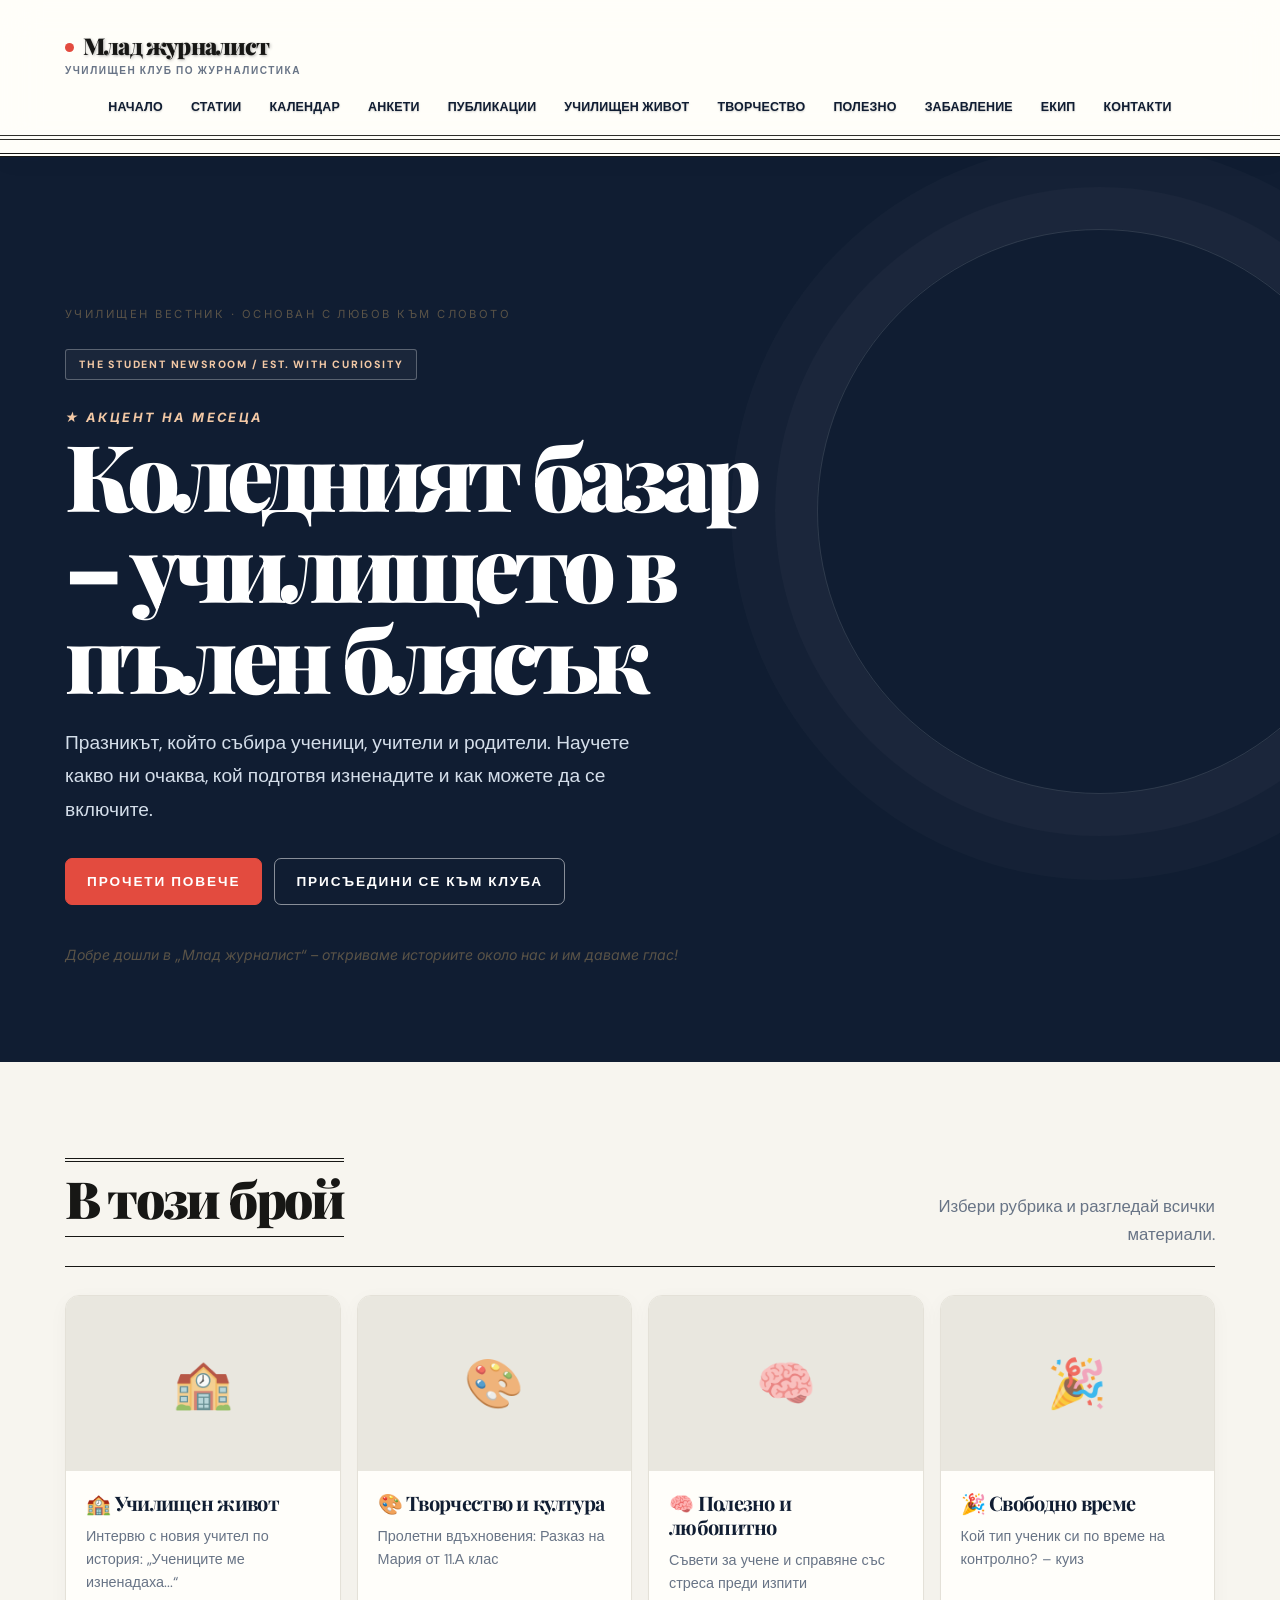
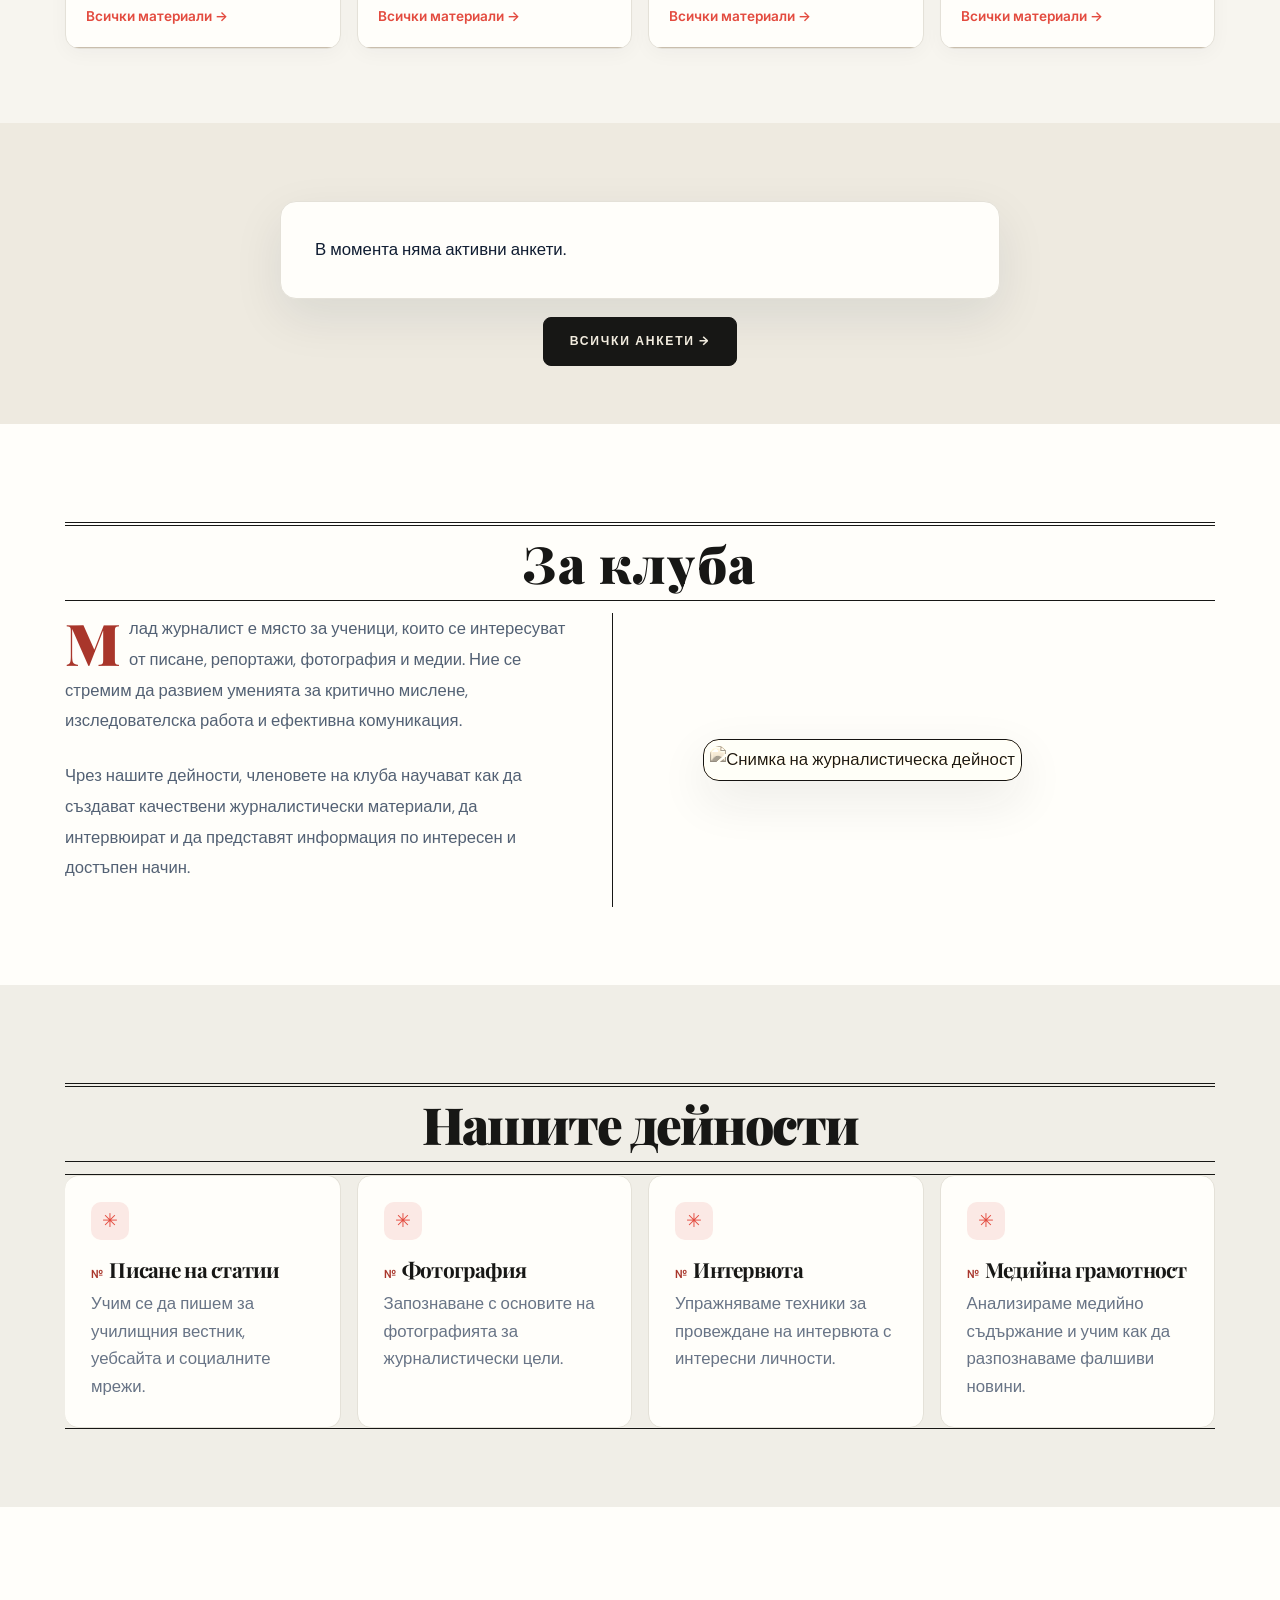
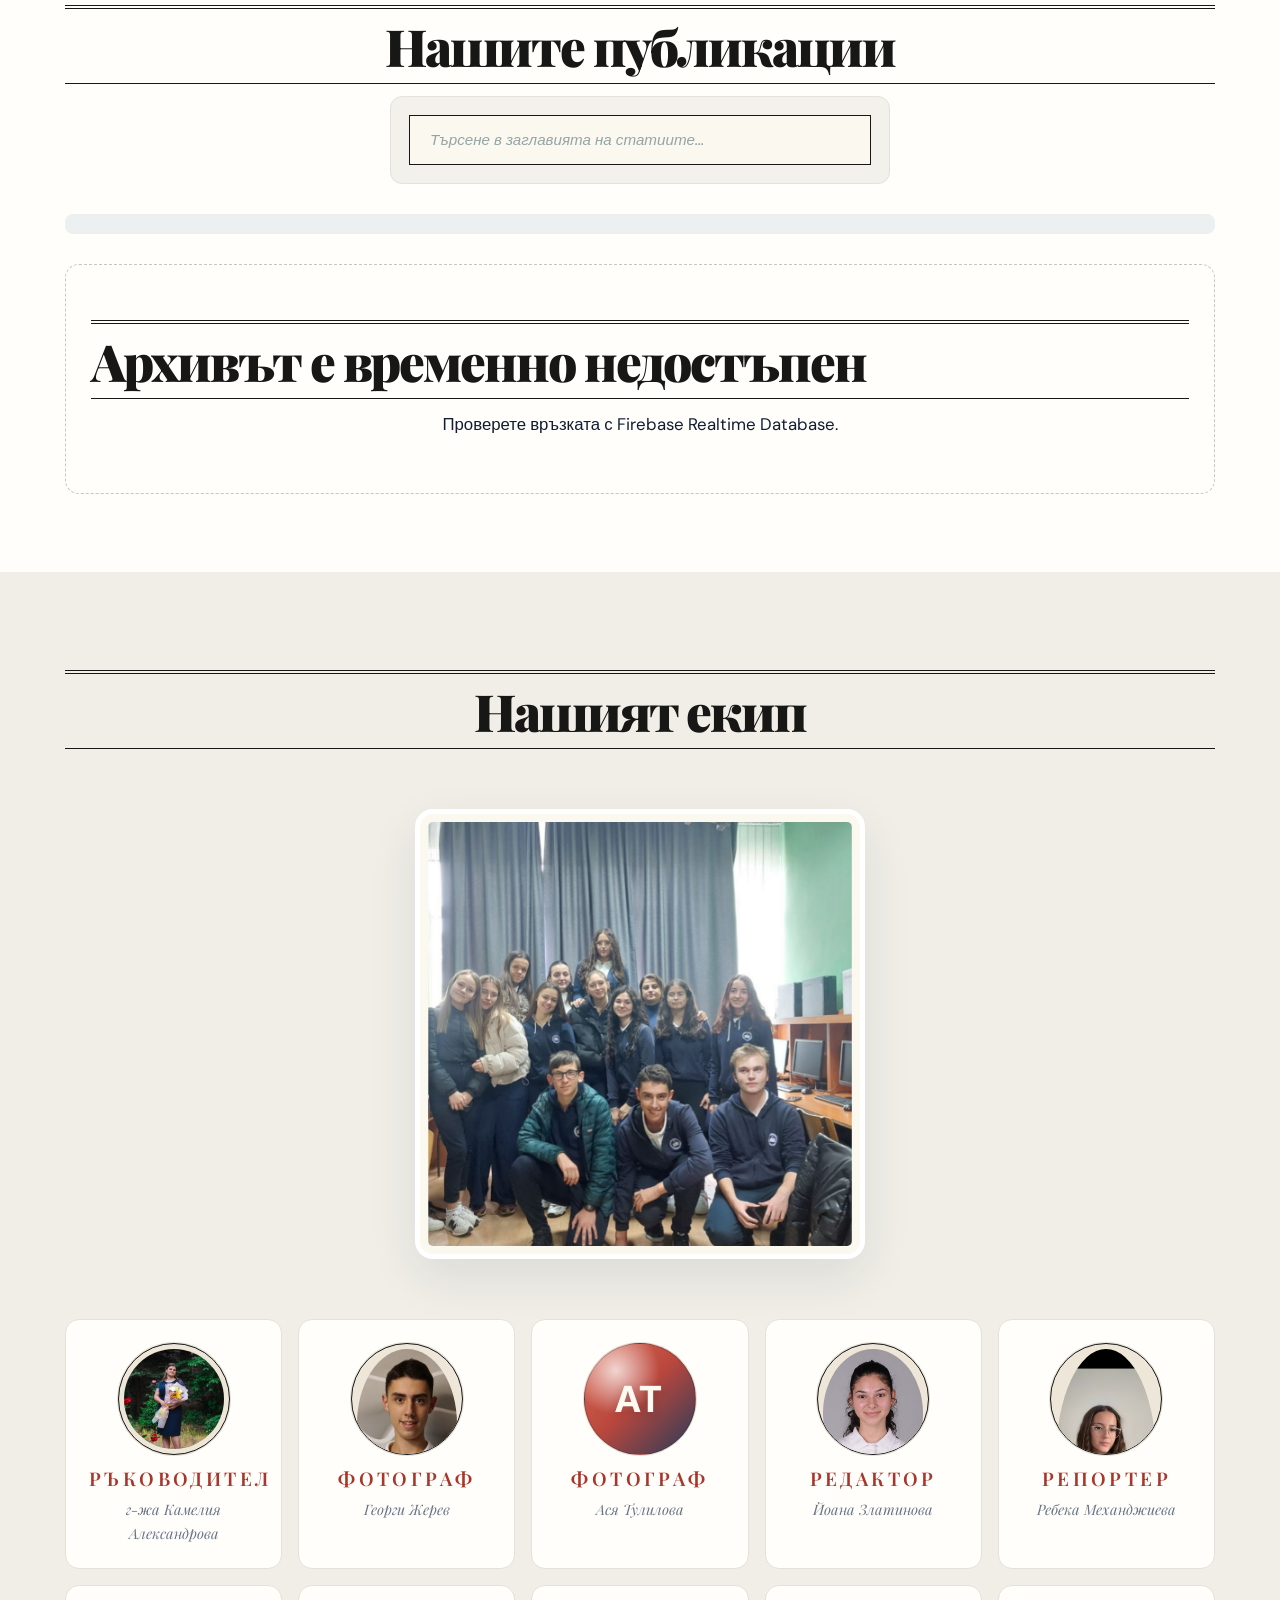
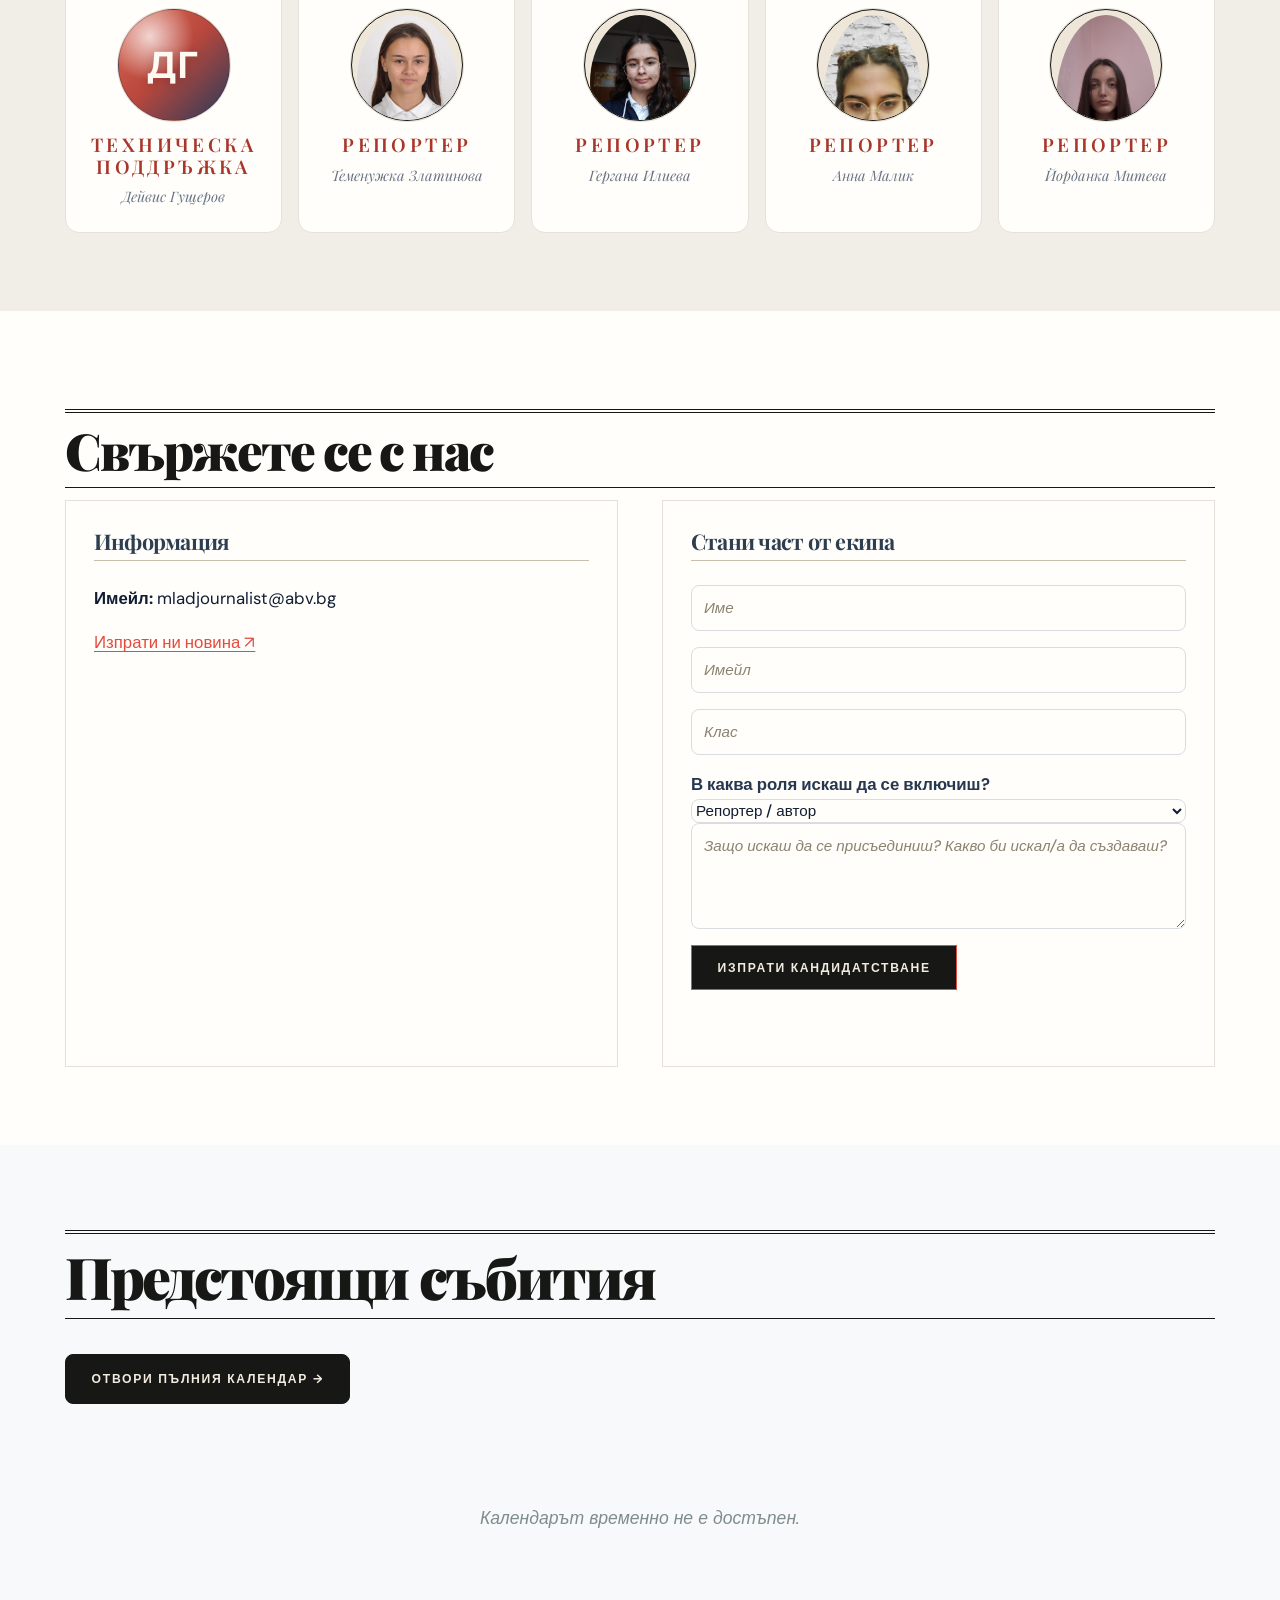
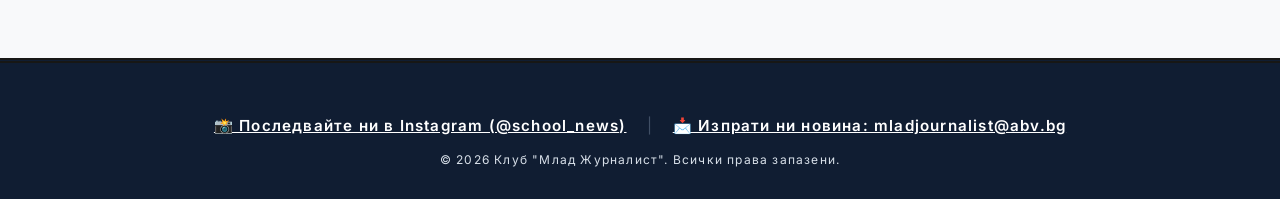
==== commit 619e9846: "Remove social media links from contact section Removed social media section from contact info." ====
--- a/index.html
+++ b/index.html
@@ -399,9 +399,7 @@
                 <div class="contact-info scroll-animate delay-1">
                     <h3>Информация</h3>
                     <p><strong>Имейл:</strong> mladjournalist@abv.bg</p>
-                    <p><strong>Социални мрежи:</strong></p>
                     <div class="social-links">
-                        <a href="https://www.instagram.com/school_news/" target="_blank" rel="noopener noreferrer">Instagram · @school_news</a>
                         <a href="mailto:mladjournalist@abv.bg?subject=Новина%20за%20редакцията">Изпрати ни новина ↗</a>
                     </div>
                 </div>
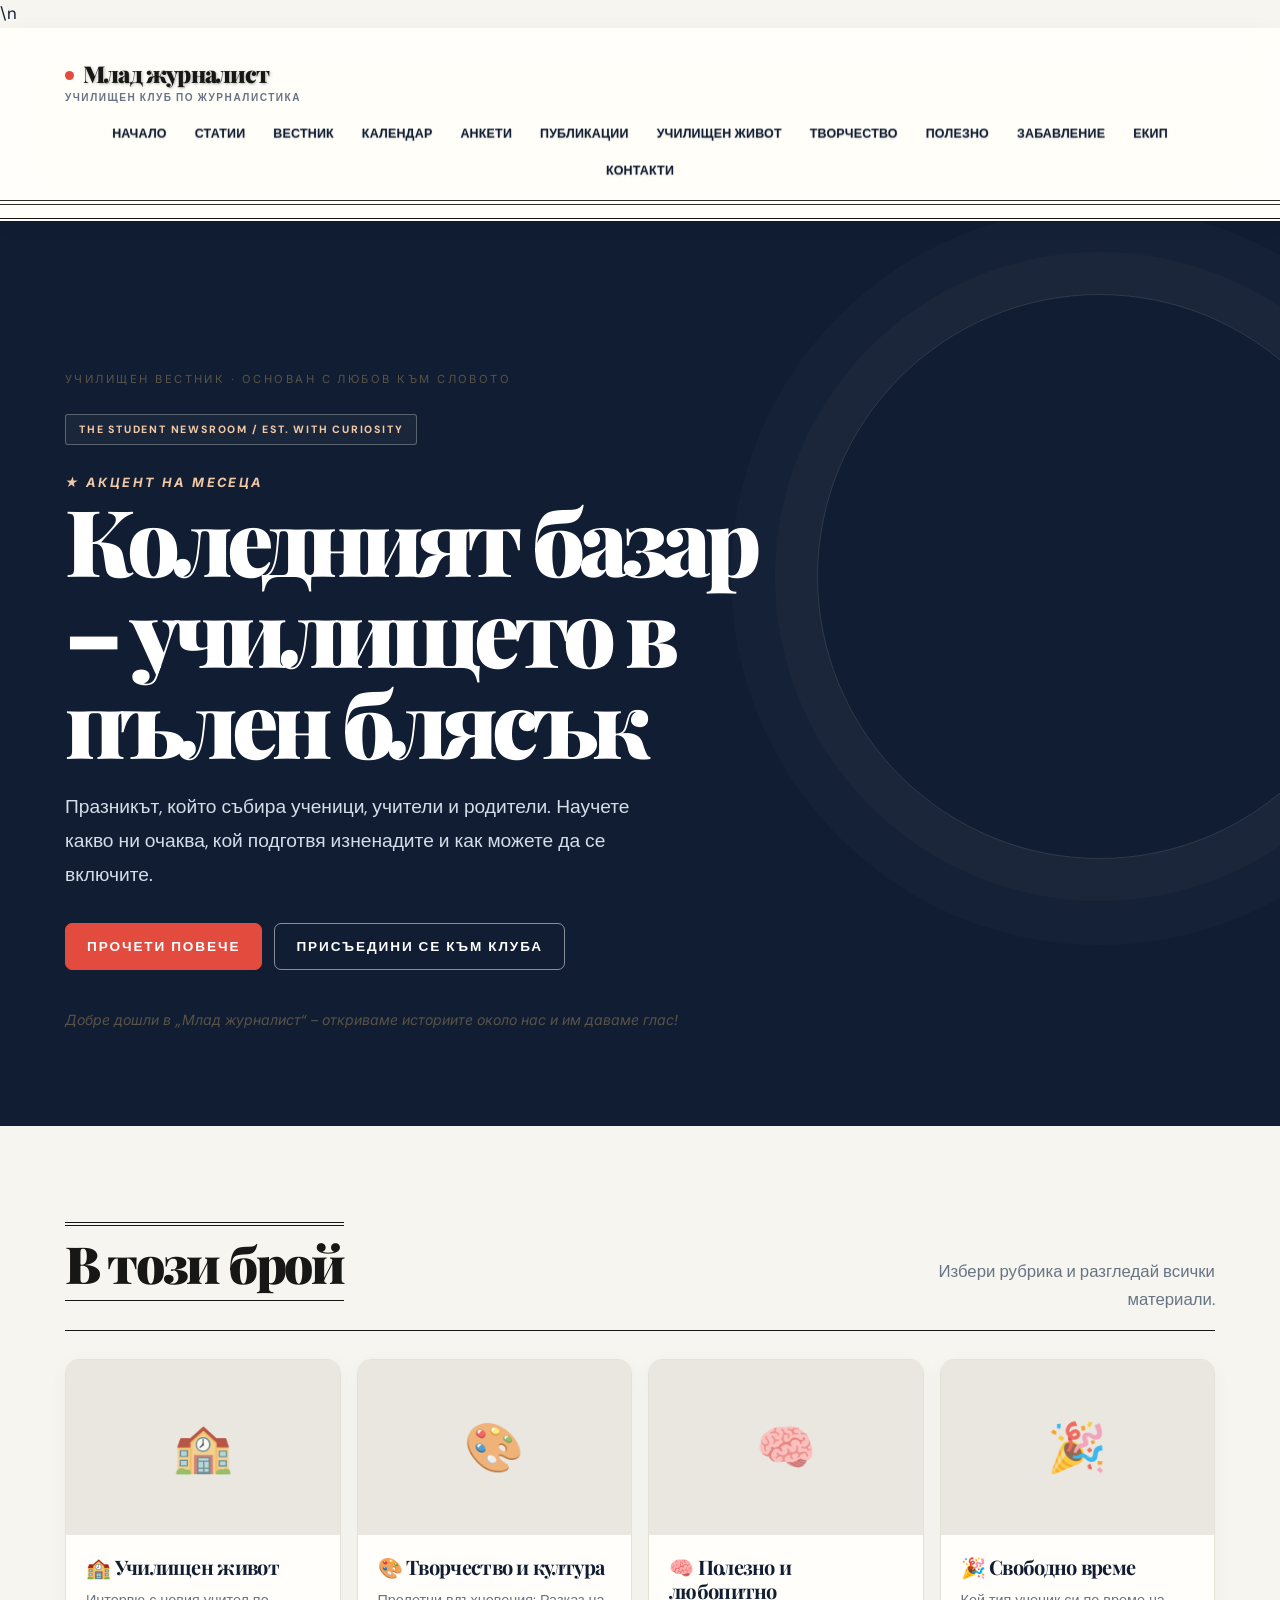
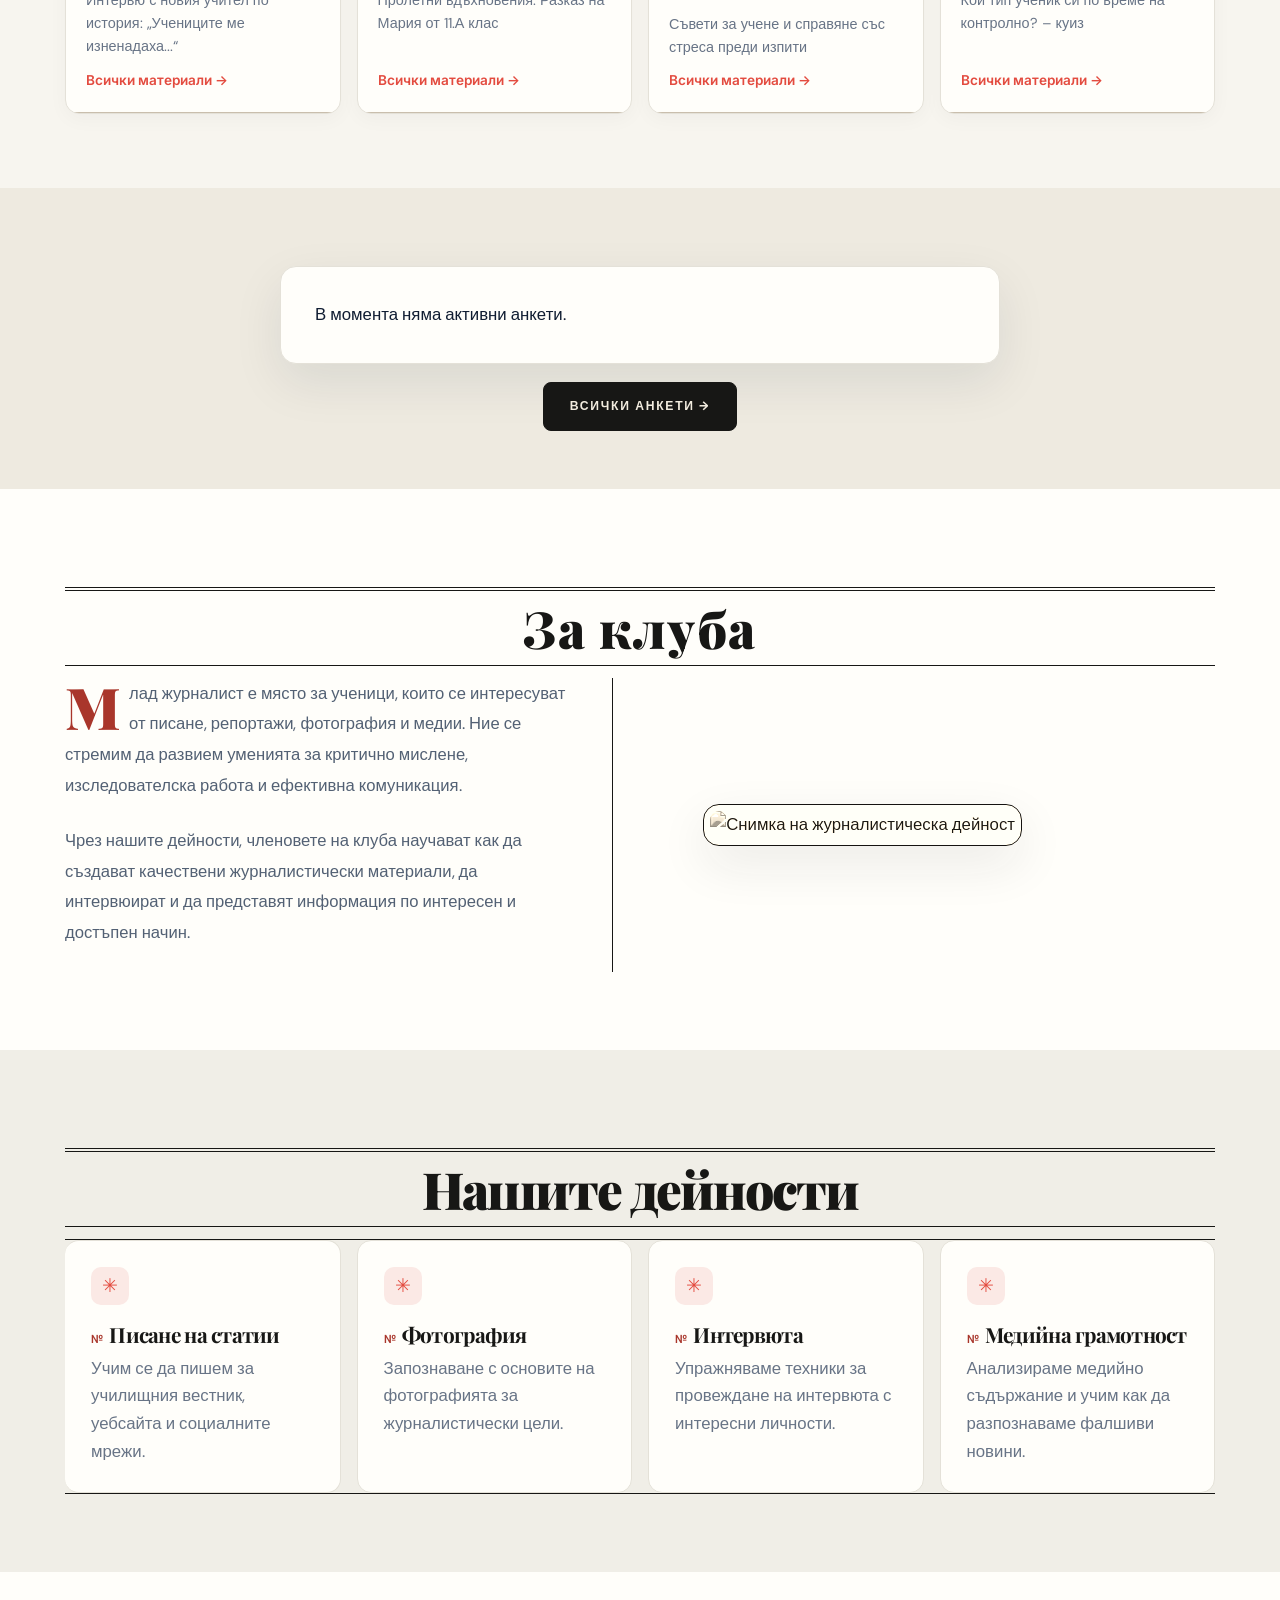
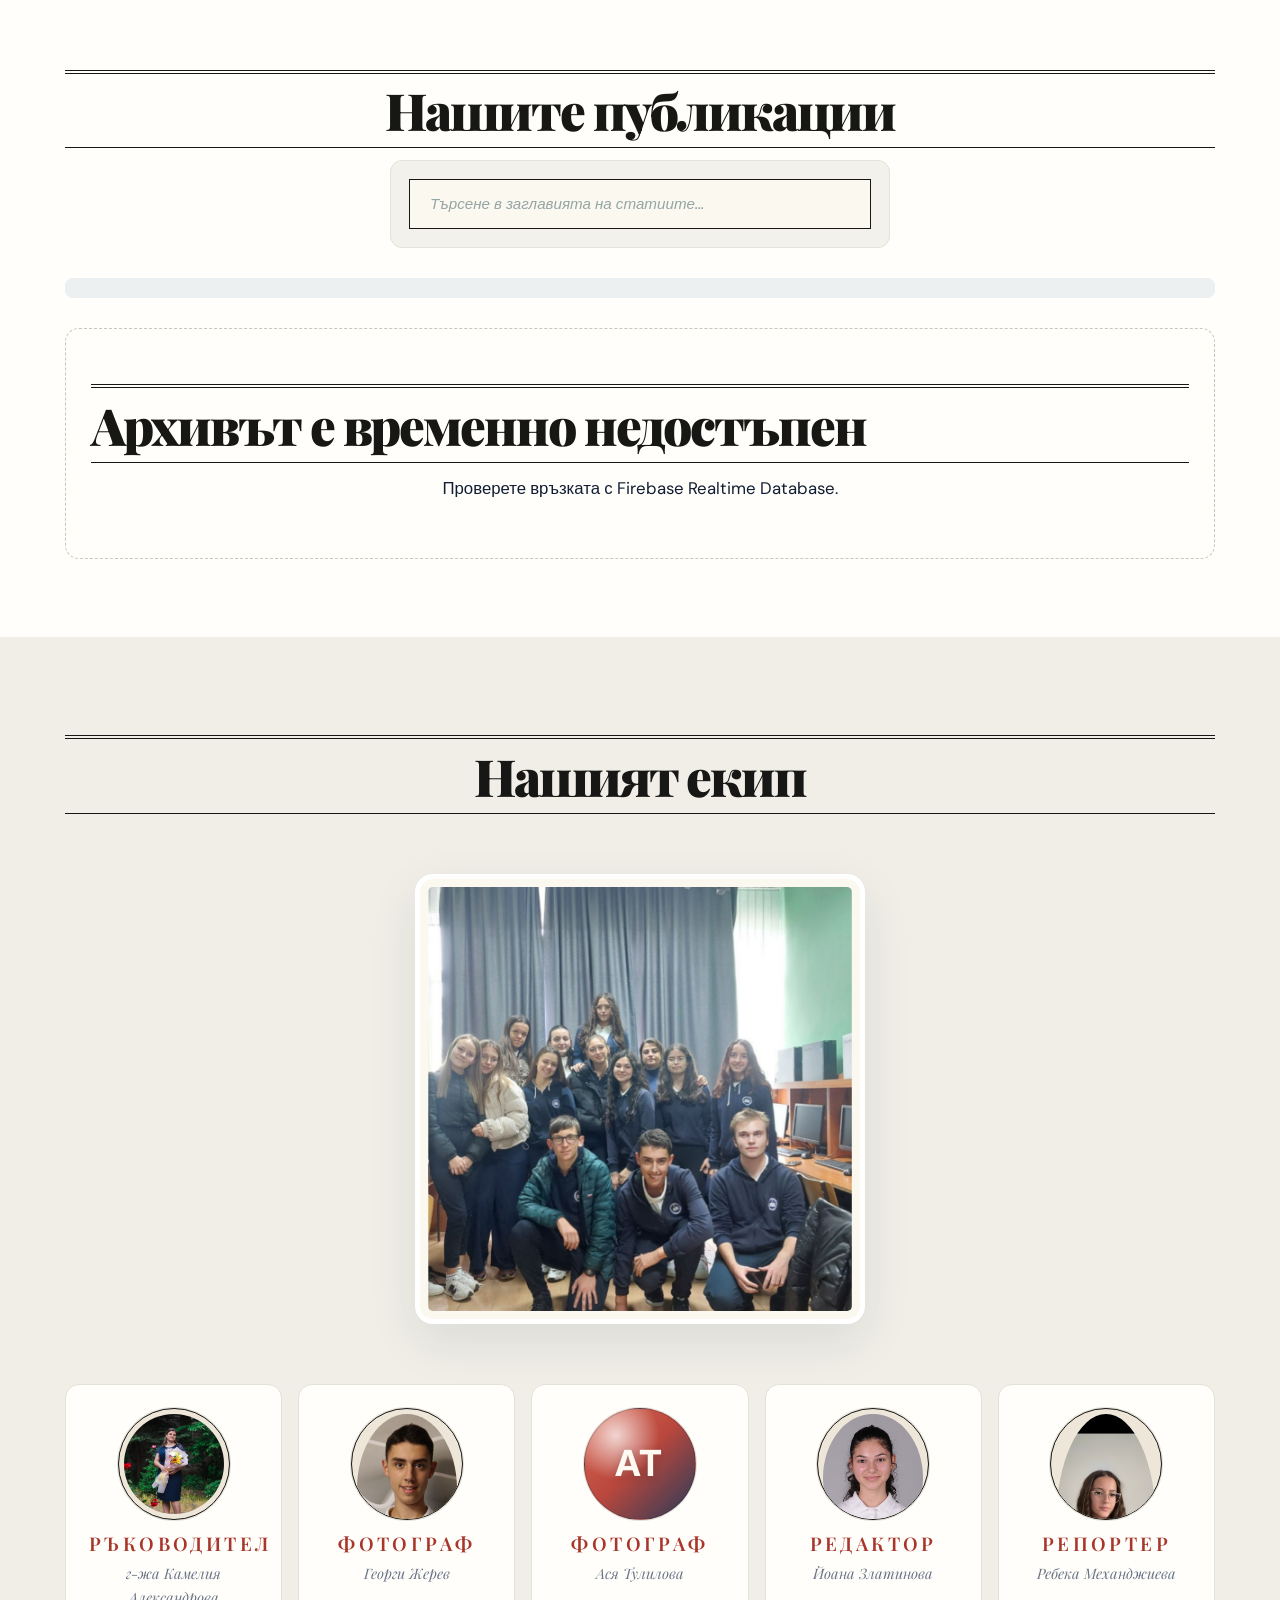
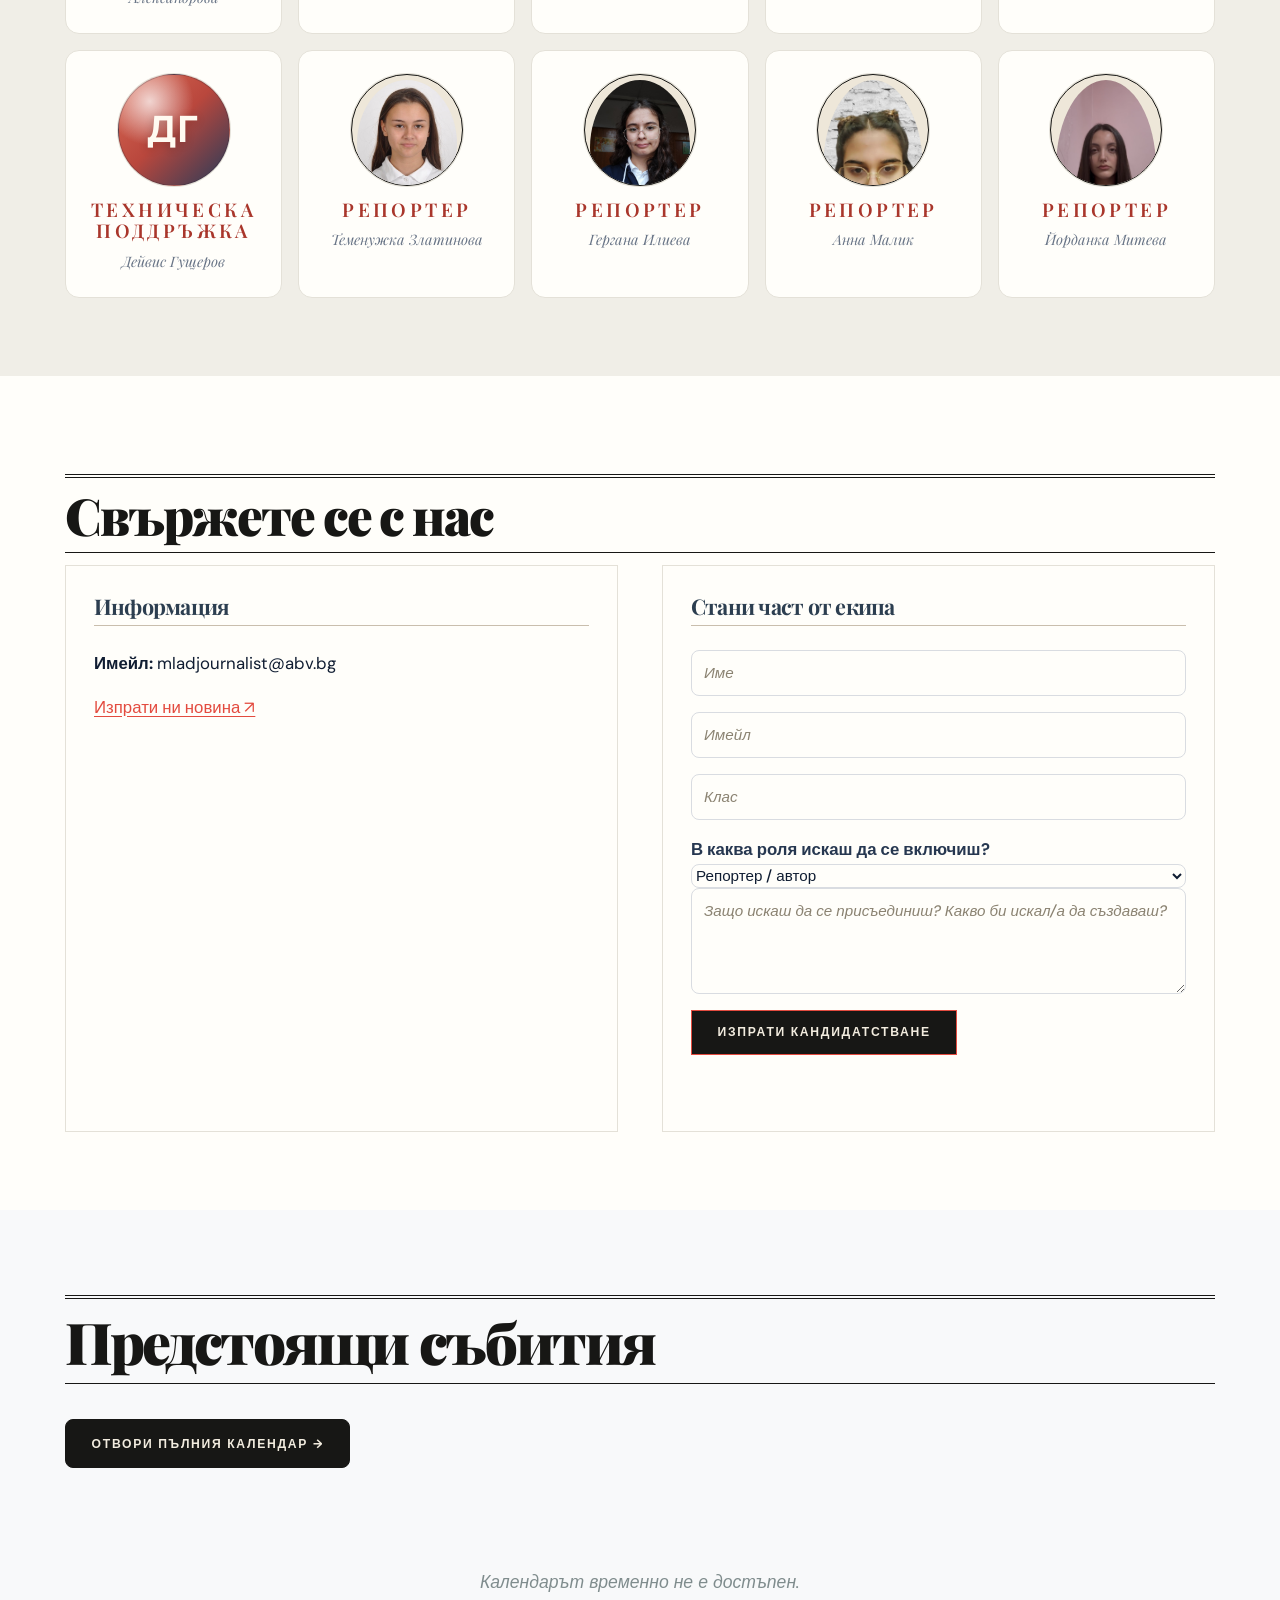
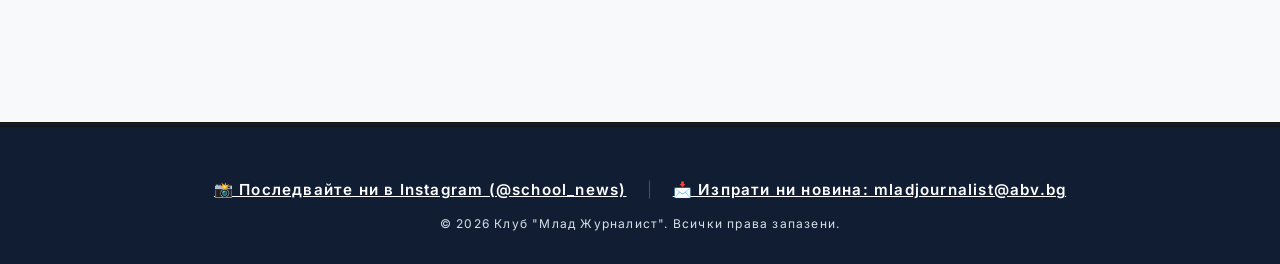
==== commit 2cfadb54: "Add digital newspaper and broadcast intro" ====
--- a/index.html
+++ b/index.html
@@ -136,7 +136,7 @@
     <link rel="stylesheet" href="css-vintage.css">
     <link rel="stylesheet" href="css-home-redesign.css">
 <link rel="stylesheet" href="css-complete-redesign.css">
-</head>
+<link rel="stylesheet" href="css-broadcast-intro.css">\n</head>
 <body>
     <a class="skip-link" href="#home">Към основното съдържание</a>
     
@@ -149,7 +149,7 @@
             <nav>
                 <ul>
                     <li><a href="#home">Начало</a></li>
-                    <li><a href="page-articles.html">Статии</a></li>
+                    <li><a href="page-articles.html">Статии</a></li><li><a href="page-newspaper.html">Вестник</a></li>
                     <li><a href="page-calendar.html">Календар</a></li>
                     <li><a href="page-polls.html">Анкети</a></li>
                     <li><a href="#publications">Публикации</a></li>
@@ -645,6 +645,14 @@
 })();
 </script>
 
+<div id="broadcastIntro" role="dialog" aria-label="Млад журналист — сигналът е активен">
+  <div class="broadcast-onair"><i></i>ON AIR</div>
+  <div class="broadcast-core" aria-hidden="true"><span class="broadcast-wave"></span><span class="broadcast-wave"></span><span class="broadcast-wave"></span><span class="broadcast-wave"></span><span class="broadcast-dot"></span>
+    <div class="broadcast-brand"><strong>МЛАД ЖУРНАЛИСТ</strong><small>СИГНАЛЪТ Е АКТИВЕН · БЛАГОЕВГРАД</small></div>
+  </div>
+  <div class="broadcast-actions"><button type="button" data-sound>Включи звуков сигнал</button><button type="button" data-skip>Пропусни интрото →</button></div>
+</div>
+<script src="js-broadcast-intro.js"></script>
 </body>
 </html>
 
--- a/css-home-redesign.css
+++ b/css-home-redesign.css
@@ -191,3 +191,14 @@
 footer{background:var(--paper-2)!important;border-top:5px double var(--ink)!important}
 @media(max-width:900px){.home-grid{grid-template-columns:repeat(2,minmax(0,1fr))}.home-spotlight .container{width:90%}}
 @media(max-width:620px){header .container{align-items:flex-start}.home-section-title{display:block}.home-section-title p{text-align:left;margin-top:9px}.home-grid{grid-template-columns:1fr}.home-card{display:grid;grid-template-columns:112px minmax(0,1fr);gap:14px}.home-card-thumb{height:100%;min-height:140px}.home-card-body{padding:10px 0}.home-spotlight h2{font-size:clamp(2.6rem,12vw,4.4rem)!important}.home-spotlight:after{right:-.1em;font-size:13rem}}
+
+
+/* Article thumbnails are editorial photography: always display in full colour. */
+#articlesContainer .article-card-image img,
+#articlesContainer .editorial-article-card img,
+#articlesContainer .lead-card img {
+  filter: none !important;
+  -webkit-filter: none !important;
+  opacity: 1 !important;
+  mix-blend-mode: normal !important;
+}
--- a/css-complete-redesign.css
+++ b/css-complete-redesign.css
@@ -464,15 +464,20 @@
 header > .container {
   transition: row-gap .24s ease;
 }
+header nav {
+  transition: opacity .22s ease, transform .22s ease, visibility .22s ease !important;
+  will-change: opacity, transform;
+}
 header.nav-is-hidden nav {
-  max-height: 0 !important;
+  max-height: none !important;
   opacity: 0 !important;
   visibility: hidden !important;
-  transform: translateY(-10px);
+  transform: translate3d(0, -8px, 0) !important;
   pointer-events: none !important;
 }
+/* Preserve the header's layout height while the links fade away. */
 header.nav-is-hidden > .container {
-  row-gap: 0 !important;
+  row-gap: inherit !important;
 }
 @media (prefers-reduced-motion: reduce) {
   header nav, header > .container { transition: none !important; }
@@ -521,3 +526,32 @@
   letter-spacing: .06em;
   text-shadow: 0 2px 10px rgba(0,0,0,.2);
 }
+
+
+/* Final navigation behavior: completely collapse on downward scroll.
+   The logo/account header remains visible; upward scroll restores the nav. */
+header nav {
+  max-height: 180px;
+  overflow: hidden;
+  opacity: 1;
+  visibility: visible;
+  transform: translateY(0);
+  transition: max-height .28s ease, opacity .18s ease, transform .28s ease,
+    margin .28s ease, padding .28s ease !important;
+}
+header.nav-is-hidden nav {
+  max-height: 0 !important;
+  height: 0 !important;
+  min-height: 0 !important;
+  margin-top: 0 !important;
+  margin-bottom: 0 !important;
+  padding-top: 0 !important;
+  padding-bottom: 0 !important;
+  border-width: 0 !important;
+  opacity: 0 !important;
+  visibility: hidden !important;
+  transform: translateY(-12px) !important;
+  overflow: hidden !important;
+  pointer-events: none !important;
+}
+header.nav-is-hidden > .container { row-gap: 0 !important; }
--- a/css-broadcast-intro.css
+++ b/css-broadcast-intro.css
@@ -0,0 +1,19 @@
+
+#broadcastIntro{position:fixed;inset:0;z-index:99999;background:#fff;color:#171717;display:grid;place-items:center;overflow:hidden;transition:opacity .85s ease,visibility .85s ease;font-family:'DM Sans',Arial,sans-serif}
+#broadcastIntro.is-leaving{opacity:0;visibility:hidden;pointer-events:none}
+.broadcast-core{position:relative;width:min(80vw,430px);height:230px;display:grid;place-items:center}
+.broadcast-dot{width:13px;height:13px;background:#171717;border-radius:50%;position:absolute;z-index:2;box-shadow:0 0 0 0 #17171720;animation:corePulse 1.6s ease-in-out infinite}
+.broadcast-wave{position:absolute;width:75px;height:75px;border:1.5px solid #222;border-radius:50%;opacity:0;animation:signalWave 2.4s ease-out infinite}
+.broadcast-wave:nth-child(2){animation-delay:.55s}.broadcast-wave:nth-child(3){animation-delay:1.1s}.broadcast-wave:nth-child(4){animation-delay:1.65s}
+.broadcast-brand{position:absolute;top:calc(50% + 66px);width:100%;text-align:center;opacity:0;transform:translateY(12px);animation:brandIn .8s .7s ease forwards}
+.broadcast-brand strong{display:block;font:900 clamp(24px,5vw,39px)/1 'Playfair Display',Georgia,serif;letter-spacing:-.04em}
+.broadcast-brand small{display:block;margin-top:12px;font-size:10px;letter-spacing:.2em;color:#777}
+.broadcast-onair{position:absolute;top:22px;right:25px;font-size:10px;letter-spacing:.15em;font-weight:700;opacity:0;animation:brandIn .5s 1.7s forwards}
+.broadcast-onair i{display:inline-block;width:7px;height:7px;background:#c72f2b;border-radius:50%;margin-right:7px;box-shadow:0 0 0 4px #c72f2b18}
+.broadcast-actions{position:absolute;bottom:25px;display:flex;gap:10px;align-items:center}
+.broadcast-actions button{border:1px solid #ddd;background:#fff;color:#333;border-radius:30px;padding:9px 14px;font-size:11px;cursor:pointer}
+.broadcast-actions button:hover{border-color:#222}
+@keyframes signalWave{0%{transform:scale(.5);opacity:0}12%{opacity:.7}100%{transform:scale(4.5);opacity:0}}
+@keyframes corePulse{50%{box-shadow:0 0 0 9px #17171712}}
+@keyframes brandIn{to{opacity:1;transform:translateY(0)}}
+@media(prefers-reduced-motion:reduce){#broadcastIntro{transition:none}.broadcast-wave,.broadcast-dot,.broadcast-brand,.broadcast-onair{animation:none;opacity:1}.broadcast-wave{display:none}}
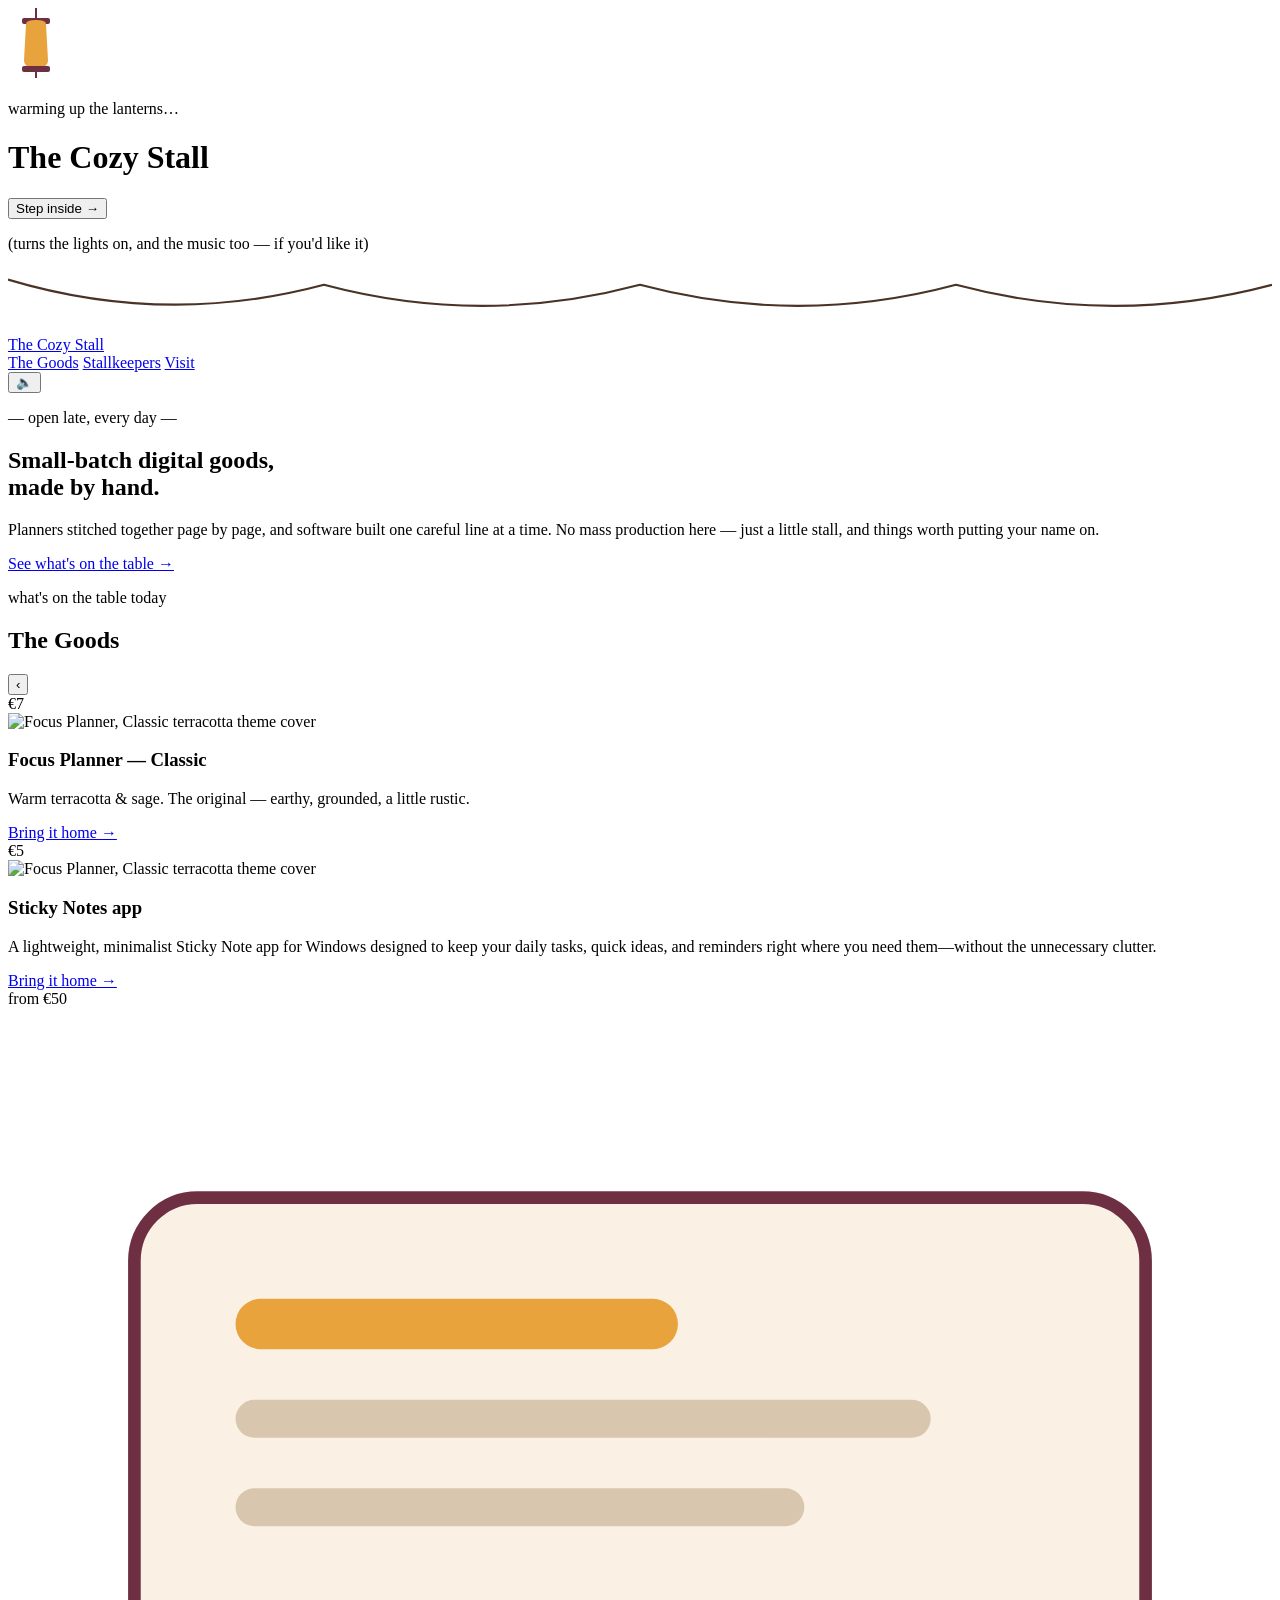
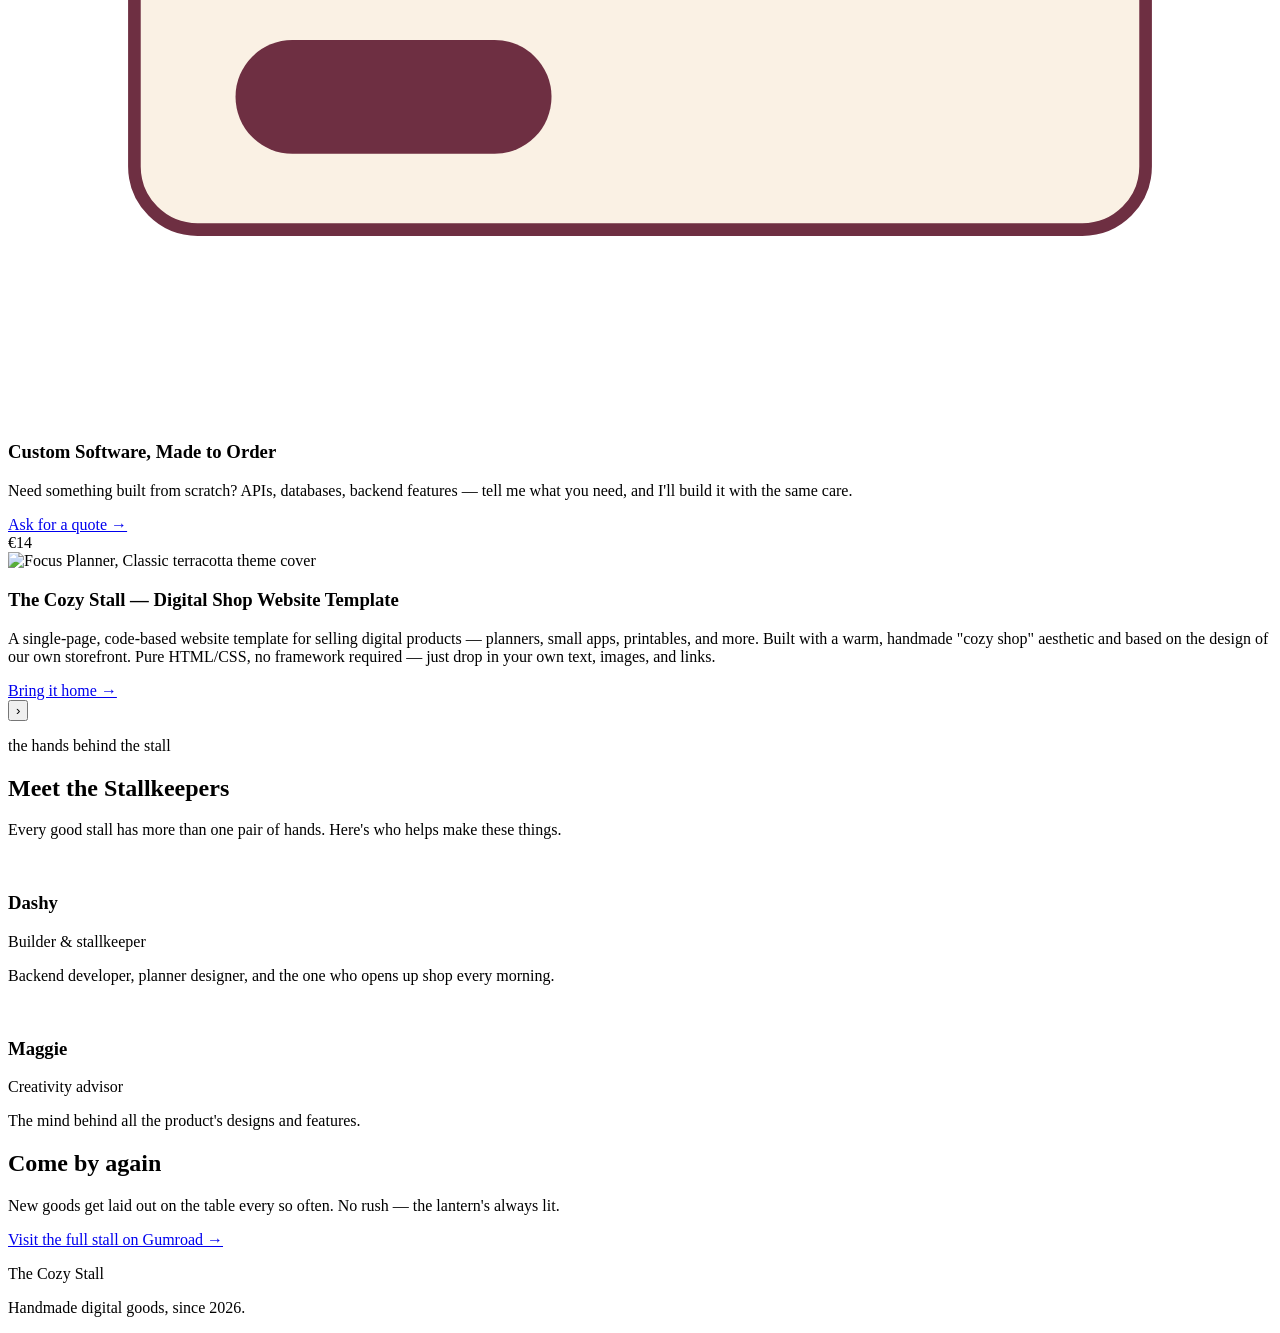
==== commit 4e98912e: "Fix mobile newspaper navigation" ====
--- a/index.html
+++ b/index.html
@@ -1,658 +1,179 @@
 <!DOCTYPE html>
-<html lang="bg">
+<html lang="en">
 <head>
-    <meta charset="UTF-8">
-    <meta name="viewport" content="width=device-width, initial-scale=1.0">
-    <title>Млад журналист — училищен вестник</title>
-    <meta name="description" content="Млад журналист — дигиталният училищен вестник. Истории, интервюта, творчество, полезни съвети и новини от училищния живот.">
-    <meta name="theme-color" content="#1d1b18">
-    <link rel="stylesheet" href="css-style.css">
-    
-    
-    <style>
-        
-        .scroll-animate {
-            opacity: 0;
-            transform: translateY(30px);
-            transition: opacity 0.8s ease, transform 0.8s ease;
-        }
-        
-        .scroll-animate.visible {
-            opacity: 1;
-            transform: translateY(0);
-        }
-        
-        
-        .delay-1 { transition-delay: 0.1s; }
-        .delay-2 { transition-delay: 0.2s; }
-        .delay-3 { transition-delay: 0.3s; }
-        .delay-4 { transition-delay: 0.4s; }
-        
-        
-        
-        .btn {
-            transition: all 0.4s cubic-bezier(0.175, 0.885, 0.32, 1.275);
-            transform: translateY(0);
-            display: inline-block;
-        }
-        
-        .btn:hover {
-            transform: translateY(-5px) scale(1.05);
-            box-shadow: 0 12px 25px rgba(0, 0, 0, 0.2);
-        }
-        
-        .btn:active {
-            transform: translateY(-2px) scale(0.98);
-        }
-        
-        
-        .activity-card, .publication-card, .team-member {
-            transition: all 0.4s ease;
-            transform: translateY(0);
-        }
-        
-        .activity-card:hover, .publication-card:hover, .team-member:hover {
-            transform: translateY(-10px);
-            box-shadow: 0 15px 30px rgba(0, 0, 0, 0.15);
-        }
-        
-        
-        .member-photo {
-            transition: all 0.5s ease;
-            overflow: hidden;
-        }
-        
-        .team-member:hover .member-photo {
-            transform: scale(1.08);
-        }
-        
-        
-        header {
-            transition: all 0.4s ease;
-        }
-        
-        header.scrolled {
-            background-color: rgba(255, 255, 255, 0.98);
-            box-shadow: 0 5px 20px rgba(0, 0, 0, 0.1);
-            padding: 10px 0;
-        }
-        
-        
-        .contact-form input,
-        .contact-form textarea {
-            transition: all 0.3s ease;
-            transform: translateX(0);
-        }
-        
-        .contact-form input:focus,
-        .contact-form textarea:focus {
-            transform: translateX(5px);
-            box-shadow: 5px 5px 0 rgba(44, 62, 80, 0.1);
-        }
-        
-        
-        nav ul li {
-            position: relative;
-        }
-        
-        nav ul li a::after {
-            content: '';
-            position: absolute;
-            bottom: -5px;
-            left: 0;
-            width: 0;
-            height: 2px;
-            background-color: #3498db;
-            transition: width 0.3s ease;
-        }
-        
-        nav ul li a:hover::after {
-            width: 100%;
-        }
-        
-        
-        .team img[alt="Нашият екип"] {
-            transition: all 0.6s cubic-bezier(0.34, 1.56, 0.64, 1);
-        }
-        
-        .team img[alt="Нашият екип"]:hover {
-            transform: scale(1.03) rotate(1deg);
-            box-shadow: 0 20px 40px rgba(0, 0, 0, 0.4);
-        }
-    </style>
-    
-   
-    <script src="https://www.gstatic.com/firebasejs/9.22.0/firebase-app-compat.js"></script>
-    <script src="https://www.gstatic.com/firebasejs/9.22.0/firebase-auth-compat.js"></script>
-    <script src="https://www.gstatic.com/firebasejs/9.22.0/firebase-database-compat.js"></script>
-    <script src="js-auth-firebase-config.js"></script>
+<meta charset="UTF-8" />
+<meta name="viewport" content="width=device-width, initial-scale=1.0" />
+<title>The Cozy Stall — Handmade Digital Goods</title>
+<meta name="description" content="A small stall selling handmade digital planners and custom software, made with care." />
 
-    <script src="js-articles-form-handler.js"></script>
-    <script src="js-calendar-public-calendar.js"></script>
-    
-    
-    <script src="js-articles-articles-list.js" defer></script>
-<link rel="preconnect" href="https://fonts.googleapis.com"><link rel="preconnect" href="https://fonts.gstatic.com" crossorigin><link href="https://fonts.googleapis.com/css2?family=Inter:wght@400;600&family=Playfair+Display:ital,wght@0,700;0,900;1,700&family=Source+Serif+4:ital,wght@0,400;0,600;1,400&display=swap&subset=cyrillic" rel="stylesheet">
-    <link rel="stylesheet" href="css-vintage.css">
-    <link rel="stylesheet" href="css-home-redesign.css">
-<link rel="stylesheet" href="css-complete-redesign.css">
-<link rel="stylesheet" href="css-broadcast-intro.css">\n</head>
+<link rel="preconnect" href="https://fonts.googleapis.com">
+<link rel="preconnect" href="https://fonts.gstatic.com" crossorigin>
+<link href="https://fonts.googleapis.com/css2?family=Fraunces:opsz,wght@9..144,400;9..144,500;9..144,600;9..144,700&family=Work+Sans:wght@400;500;600&family=Space+Mono:wght@400;700&display=swap" rel="stylesheet">
+
+<link rel="stylesheet" href="style.css" />
+</head>
 <body>
-    <a class="skip-link" href="#home">Към основното съдържание</a>
-    
-    <header>
-        <div class="container">
-            <div class="logo">
-                <h1>Млад журналист</h1>
-                <p>Училищен клуб по журналистика</p>
-            </div>
-            <nav>
-                <ul>
-                    <li><a href="#home">Начало</a></li>
-                    <li><a href="page-articles.html">Статии</a></li><li><a href="page-newspaper.html">Вестник</a></li>
-                    <li><a href="page-calendar.html">Календар</a></li>
-                    <li><a href="page-polls.html">Анкети</a></li>
-                    <li><a href="#publications">Публикации</a></li>
-                    <li><a href="page-rubrics-public.html?type=sec:school">Училищен живот</a></li>
-                    <li><a href="page-rubrics-public.html?type=sec:creative">Творчество</a></li>
-                    <li><a href="page-rubrics-public.html?type=sec:useful">Полезно</a></li>
-                    <li><a href="page-rubrics-public.html?type=sec:fun">Забавление</a></li>
-                    <li><a href="#team">Екип</a></li>
-                    <li><a href="#contact">Контакти</a></li>
-                </ul>
-            </nav>
-        </div>
-    </header>
 
-    
-    <!-- ★ Акцент на месеца (content: js-home-home-config.js) -->
-    <section id="home" class="hero home-spotlight" aria-label="Акцент на месеца">
-        <div class="container">
-            <div class="hero-content" id="homeSpotlight"></div>
-            <p class="spot-welcome">Добре дошли в „Млад журналист“ – откриваме историите около нас и им даваме глас!</p>
-        </div>
-    </section>
+<!-- ============ ENTRANCE OVERLAY ============ -->
+<div id="entrance" aria-hidden="false">
+  <div class="entrance-inner">
+    <svg class="lantern" width="56" height="72" viewBox="0 0 56 72" fill="none" xmlns="http://www.w3.org/2000/svg">
+      <line x1="28" y1="0" x2="28" y2="10" stroke="#6E2F42" stroke-width="2"/>
+      <rect x="14" y="10" width="28" height="6" rx="2" fill="#6E2F42"/>
+      <path id="lanternGlow" d="M18 16 Q18 12 28 12 Q38 12 38 16 L40 52 Q40 60 28 60 Q16 60 16 52 Z" fill="#E8A33D"/>
+      <rect x="14" y="58" width="28" height="6" rx="2" fill="#6E2F42"/>
+      <line x1="28" y1="64" x2="28" y2="70" stroke="#6E2F42" stroke-width="2"/>
+    </svg>
+    <p class="entrance-label">warming up the lanterns…</p>
+    <h1 class="entrance-title">The&nbsp;Cozy&nbsp;Stall</h1>
+    <button id="enterBtn" class="enter-btn">Step inside <span aria-hidden="true">→</span></button>
+    <p class="entrance-hint">(turns the lights on, and the music too — if you'd like it)</p>
+  </div>
+</div>
 
-    <!-- 4 sections: latest rubric from each (js-home-home-widgets.js) -->
-    <section id="rubrics-home" class="home-sections-wrap">
-        <div class="container">
-            <div class="home-section-title">
-                <h2>В този брой</h2>
-                <p>Избери рубрика и разгледай всички материали.</p>
-            </div>
-            <div class="home-grid" id="homeSections"></div>
-        </div>
-    </section>
+<!-- ============ STRING LIGHTS (site signature) ============ -->
+<div class="lights-strip" aria-hidden="true">
+  <svg viewBox="0 0 1200 60" preserveAspectRatio="none" class="lights-wire">
+    <path d="M0,10 Q150,55 300,15 Q450,55 600,15 Q750,55 900,15 Q1050,55 1200,15" fill="none" stroke="#4A3226" stroke-width="2"/>
+  </svg>
+  <div class="bulb-row" id="bulbRow"><!-- bulbs injected by JS --></div>
+</div>
 
-    <!-- Interactive poll -->
-    <section id="poll" class="home-poll-wrap">
-        <div class="container">
-            <div class="home-poll" id="homePoll"></div>
-            <p style="text-align:center;margin-top:18px"><a class="btn" href="page-polls.html">Всички анкети →</a></p>
-        </div>
-    </section>
+<audio id="bgm" loop preload="none">
+  <source src="audio/ambient.mp3" type="audio/mpeg">
+</audio>
 
-    
-    <section id="about" class="about">
-        <div class="container">
-            <h2 class="scroll-animate">За клуба</h2>
-            <div class="about-content">
-                <div class="about-text scroll-animate delay-1">
-                    <p>Млад журналист е място за ученици, които се интересуват от писане, репортажи, фотография и медии. Ние се стремим да развием уменията за критично мислене, изследователска работа и ефективна комуникация.</p>
-                    <p>Чрез нашите дейности, членовете на клуба научават как да създават качествени журналистически материали, да интервюират и да представят информация по интересен и достъпен начин.</p>
-                </div>
-                <div class="about-image scroll-animate delay-2">
-                    <img src="https://images.unsplash.com/photo-1585829365295-ab7cd400c167?ixlib=rb-1.2.1&auto=format&fit=crop&w=500&q=60" alt="Снимка на журналистическа дейност">
-                </div>
-            </div>
-        </div>
-    </section>
+<!-- ============ HEADER ============ -->
+<header class="site-header">
+  <div class="wrap header-inner">
+    <a href="#top" class="brand">The Cozy Stall</a>
+    <nav class="main-nav">
+      <a href="#goods">The Goods</a>
+      <a href="#stallkeepers">Stallkeepers</a>
+      <a href="#visit">Visit</a>
+    </nav>
+    <button id="muteToggle" class="mute-toggle" aria-label="Toggle background music">🔈</button>
+  </div>
+</header>
 
-    
-    <section id="activities" class="activities">
-        <div class="container">
-            <h2 class="scroll-animate">Нашите дейности</h2>
-            <div class="activities-grid">
-                <div class="activity-card scroll-animate delay-1">
-                    <h3>Писане на статии</h3>
-                    <p>Учим се да пишем за училищния вестник, уебсайта и социалните мрежи.</p>
-                </div>
-                <div class="activity-card scroll-animate delay-2">
-                    <h3>Фотография</h3>
-                    <p>Запознаване с основите на фотографията за журналистически цели.</p>
-                </div>
-                <div class="activity-card scroll-animate delay-3">
-                    <h3>Интервюта</h3>
-                    <p>Упражняваме техники за провеждане на интервюта с интересни личности.</p>
-                </div>
-                <div class="activity-card scroll-animate delay-4">
-                    <h3>Медийна грамотност</h3>
-                    <p>Анализираме медийно съдържание и учим как да разпознаваме фалшиви новини.</p>
-                </div>
-            </div>
-        </div>
-    </section>
+<!-- ============ HERO ============ -->
+<section id="top" class="hero">
+  <div class="wrap hero-inner">
+    <p class="eyebrow">— open late, every day —</p>
+    <h1 class="hero-title">Small-batch digital goods,<br> made by hand.</h1>
+    <p class="hero-sub">Planners stitched together page by page, and software built one careful line at a time. No mass production here — just a little stall, and things worth putting your name on.</p>
+    <a href="#goods" class="cta-primary">See what's on the table →</a>
+  </div>
+  <div class="hero-crates" aria-hidden="true">
+    <div class="crate crate-1"></div>
+    <div class="crate crate-2"></div>
+    <div class="crate crate-3"></div>
+  </div>
+</section>
 
-    
-    <section id="publications" class="publications">
-        <div class="container">
-            <h2 class="scroll-animate">Нашите публикации</h2>
-            
-            <div class="search-container scroll-animate delay-1">
-                <input type="text" id="articleSearch" placeholder="Търсене в заглавията на статиите..." class="search-input">
-                <button id="clearSearch" class="clear-search-btn"></button>
-            </div>
-            
-            <div id="searchResultsInfo" class="search-results-info scroll-animate delay-1"></div>
-            
-            
-            <div id="newspaperControls" class="newspaper-controls scroll-animate delay-2" style="display: none;">
-                <div class="selected-count">
-                    <span id="selectedCount">0</span> статии избрани
-                </div>
-                <button id="createNewspaperBtn" class="btn btn-primary">
-                    Създай вестник
-                </button>
-                <button id="clearSelectionBtn" class="btn btn-secondary">
-                    Изчисти избора
-                </button>
-            </div>
-            
-            <div id="articlesContainer" class="articles-grid">
-                
-            </div>
-        </div>
-    </section>
+<!-- ============ GOODS / PRODUCTS ============ -->
+<section id="goods" class="goods">
+  <div class="wrap">
+    <p class="section-eyebrow">what's on the table today</p>
+    <h2 class="section-title">The Goods</h2>
 
-    
-    <div id="newspaperModal" class="newspaper-modal">
-        <div class="newspaper-modal-content scroll-animate">
-            <div class="newspaper-modal-header">
-                <h2>Вашият цифров вестник</h2>
-                <button id="closeNewspaperBtn" class="close-btn"></button>
-            </div>
-            <div class="newspaper-modal-body">
-                <div id="newspaperLoading" class="newspaper-loading">
-                    <div class="loading-spinner"></div>
-                    <p>Създаване на вестника... Може да отнеме няколко секунди.</p>
-                </div>
-                <div id="newspaperContent" class="newspaper-content" style="display: none;"></div>
-            </div>
-            <div class="newspaper-modal-footer">
-                <button id="downloadNewspaperBtn" class="btn btn-primary">Изтегли PDF</button>
-                <button id="shareNewspaperBtn" class="btn btn-secondary">Сподели</button>
-                <button id="printNewspaperBtn" class="btn">Принтирай</button>
-            </div>
-        </div>
+    <div class="goods-slider">
+      <button class="slider-arrow slider-arrow-prev" id="goodsPrev" aria-label="Previous product">‹</button>
+
+      <div class="goods-grid" id="goodsTrack">
+
+        <article class="good-card reveal">
+          <div class="price-tag">€7</div>
+          <div class="good-img"><img src="classic_cover.png" alt="Focus Planner, Classic terracotta theme cover"></div>
+          <h3>Focus Planner — Classic</h3>
+          <p>Warm terracotta &amp; sage. The original — earthy, grounded, a little rustic.</p>
+          <a class="good-link" href="https://8238102078704.gumroad.com" target="_blank" rel="noopener">Bring it home →</a>
+        </article>
+
+        <article class="good-card reveal">
+          <div class="price-tag">€5</div>
+          <div class="good-img"><img src="Screenshot 2026-07-27 152600.png" alt="Focus Planner, Classic terracotta theme cover"></div>
+          <h3>Sticky Notes app</h3>
+          <p>A lightweight, minimalist Sticky Note app for Windows designed to keep your daily tasks, quick ideas, and reminders right where you need them—without the unnecessary clutter.</p>
+          <a class="good-link" href="https://8238102078704.gumroad.com" target="_blank" rel="noopener">Bring it home →</a>
+        </article>
+
+        <article class="good-card reveal good-card-service">
+          <div class="price-tag price-tag-service">from €50</div>
+          <div class="good-img good-img-service" aria-hidden="true">
+            <svg viewBox="0 0 200 160" class="service-illustration">
+              <rect x="20" y="30" width="160" height="100" rx="10" fill="#FAF1E4" stroke="#6E2F42" stroke-width="2"/>
+              <rect x="36" y="46" width="70" height="8" rx="4" fill="#E8A33D"/>
+              <rect x="36" y="62" width="110" height="6" rx="3" fill="#D8C6AE"/>
+              <rect x="36" y="76" width="90" height="6" rx="3" fill="#D8C6AE"/>
+              <rect x="36" y="100" width="50" height="18" rx="9" fill="#6E2F42"/>
+            </svg>
+          </div>
+          <h3>Custom Software, Made to Order</h3>
+          <p>Need something built from scratch? APIs, databases, backend features — tell me what you need, and I'll build it with the same care.</p>
+          <a class="good-link" href="https://8238102078704.gumroad.com" target="_blank" rel="noopener">Ask for a quote →</a>
+        </article>
+
+        <article class="good-card reveal">
+          <div class="price-tag">€14</div>
+          <div class="good-img"><img src="The-cozy-stall-pic1.png" alt="Focus Planner, Classic terracotta theme cover"></div>
+          <h3>The Cozy Stall — Digital Shop Website Template</h3>
+          <p>A single-page, code-based website template for selling digital products — planners, small apps, printables, and more. Built with a warm, handmade "cozy shop" aesthetic and based on the design of our own storefront. Pure HTML/CSS, no framework required — just drop in your own text, images, and links.</p>
+          <a class="good-link" href="https://8238102078704.gumroad.com" target="_blank" rel="noopener">Bring it home →</a>
+        </article>
+
+      </div>
+
+      <button class="slider-arrow slider-arrow-next" id="goodsNext" aria-label="Next product">›</button>
     </div>
 
-    
-<section id="team" class="team">
-    <div class="container">
-        <h2 class="scroll-animate">Нашият екип</h2>
-        
-        
-        <div style="display: flex; justify-content: center; margin: 60px 0;" class="scroll-animate">
-            <img src="img-team-photo.png" alt="Нашият екип" 
-                 style="width: 450px; height: 450px; border-radius: 25px; object-fit: cover; border: 6px solid #ffffff; 
-                        box-shadow: 0 15px 30px rgba(0,0,0,0.3), 0 5px 15px rgba(0,0,0,0.2), 0 0 0 1px rgba(0,0,0,0.1);
-                        filter: drop-shadow(0 20px 40px rgba(0,0,0,0.4));">
-        </div>
-
-        <div class="team-grid">
-            
-            <div class="team-member scroll-animate delay-1">
-                <div class="member-photo">
-                    <img src="img-Kameliq-Aleksandrova.jpg" alt="Ръководител" 
-                         style="width: 100%; height: 100%; object-fit: cover; border-radius: 50%;">
-                </div>
-                <h3>Ръководител</h3>
-                <p>г-жа Камелия Александрова</p>
-            </div>
-            
-            <div class="team-member scroll-animate delay-1">
-                <div class="member-photo">
-                    <img src="img-Georgi-Jerev.jpg" alt="Ръководител" 
-                         style="width: 100%; height: 100%; object-fit: cover; border-radius: 50%;">
-                </div>
-                <h3>Фотограф</h3>
-                <p>Георги Жерев</p>
-            </div>
-            
-            <div class="team-member scroll-animate delay-1">
-                <div class="member-photo member-photo-placeholder" data-initials="АТ" role="img" aria-label="Снимка не е добавена — Ася Тулилова"></div>
-                <h3>Фотограф</h3>
-                <p>Ася Тулилова</p>
-            </div>
-            
-            <div class="team-member scroll-animate delay-1">
-                <div class="member-photo">
-                    <img src="img-Yoana-Zlaatinova.jpg" alt="Ръководител" 
-                         style="width: 100%; height: 100%; object-fit: cover; border-radius: 50%;">
-                </div>
-                <h3>Редактор</h3>
-                <p>Йоана Златинова</p>
-            </div>
-
-            
-            <div class="team-member scroll-animate delay-2">
-                <div class="member-photo">
-                    <img src="img-Rebecca-Mehandjieva.jpg" alt="Ръководител" 
-                         style="width: 100%; height: 100%; object-fit: cover; border-radius: 50%;">
-                </div>
-                <h3>Репортер</h3>
-                <p>Ребека Механджиева</p>
-            </div>
-            
-            <div class="team-member scroll-animate delay-2">
-                <div class="member-photo member-photo-placeholder" data-initials="ДГ" role="img" aria-label="Снимка не е добавена — Дейвис Гущеров"></div>
-                <h3>Техническа поддръжка</h3>
-                <p>Дейвис Гущеров</p>
-            </div>
-
-            <div class="team-member scroll-animate delay-2">
-                <div class="member-photo">
-                    <img src="img-Temenujka-Georgieva.jpg" alt="Ръководител" 
-                         style="width: 100%; height: 100%; object-fit: cover; border-radius: 50%;">
-                </div>
-                <h3>Репортер</h3>
-                <p>Теменужка Златинова</p>
-            </div>
-            
-            <div class="team-member scroll-animate delay-2">
-                <div class="member-photo">
-                    <img src="img-Gergana-Ilieva.jpg" alt="Ръководител" 
-                         style="width: 100%; height: 100%; object-fit: cover; border-radius: 50%;">
-                </div>
-                <h3>Репортер</h3>
-                <p>Гергана Илиева</p>
-            </div>
-
-            
-            <div class="team-member scroll-animate delay-3">
-                <div class="member-photo">
-                    <img src="img-Anna-Malik.jpg" alt="Ръководител" 
-                         style="width: 100%; height: 100%; object-fit: cover; border-radius: 50%;">
-                </div>
-                <h3>Репортер</h3>
-                <p>Анна Малик</p>
-            </div>
-            
-            <div class="team-member scroll-animate delay-3">
-                <div class="member-photo">
-                    <img src="img-viber_image_2025-11-19_17-50-47-904.jpg" alt="Ръководител" 
-                         style="width: 100%; height: 100%; object-fit: cover; border-radius: 50%;">
-                </div>
-                <h3>Репортер</h3>
-                <p>Йорданка Митева</p>
-            </div>
-            
-        </div>
-    </div>
+    <div class="goods-dots" id="goodsDots" aria-hidden="true"></div>
+  </div>
 </section>
 
-    
-    <section id="contact" class="contact">
-        <div class="container">
-            <h2 class="scroll-animate">Свържете се с нас</h2>
-            <div class="contact-content">
-                <div class="contact-info scroll-animate delay-1">
-                    <h3>Информация</h3>
-                    <p><strong>Имейл:</strong> mladjournalist@abv.bg</p>
-                    <div class="social-links">
-                        <a href="mailto:mladjournalist@abv.bg?subject=Новина%20за%20редакцията">Изпрати ни новина ↗</a>
-                    </div>
-                </div>
-                <div class="contact-form scroll-animate delay-2">
-                    <h3>Стани част от екипа</h3>
-                    <form id="joinForm">
-                        <input type="text" id="name" placeholder="Име" required>
-                        <input type="email" id="email" placeholder="Имейл" required>
-                        <input type="text" id="class" placeholder="Клас" required>
-                        <label for="desiredRole">В каква роля искаш да се включиш?</label>
-                        <select id="desiredRole" required><option value="reporter">Репортер / автор</option><option value="photographer">Фотограф</option><option value="designer">Дизайнер / уеб администратор</option><option value="redactor">Редакторски екип</option></select>
-                        <textarea id="message" placeholder="Защо искаш да се присъединиш? Какво би искал/а да създаваш?" rows="4" required></textarea>
-                        <input type="text" id="website" name="website" tabindex="-1" autocomplete="off" aria-hidden="true" style="position:absolute;left:-10000px" aria-label="Не попълвайте това поле">
-                        <button type="submit" class="btn">Изпрати кандидатстване</button>
-                    </form>
-                    <div id="formMessage" class="form-message"></div>
-                </div>
-            </div>
-        </div>
-    </section>
+<!-- ============ COLLABORATORS ============ -->
+<section id="stallkeepers" class="stallkeepers">
+  <div class="wrap">
+    <p class="section-eyebrow">the hands behind the stall</p>
+    <h2 class="section-title">Meet the Stallkeepers</h2>
+    <p class="section-sub">Every good stall has more than one pair of hands. Here's who helps make these things.</p>
 
-    
-    <section id="calendar" class="calendar scroll-animate">
-        <div class="container">
-            <h2>Предстоящи събития</h2><p><a class="btn" href="page-calendar.html">Отвори пълния календар →</a></p>
-            <div id="publicEventsList" class="public-events-list">
-                
-            </div>
-        </div>
-    </section>
+    <div class="keepers-grid">
+      <div class="keeper-card reveal" style="--tilt: -3deg;">
+        <div class="tape"></div>
+        <img class="keeper-avatar" src="https://api.dicebear.com/9.x/notionists/svg?seed=Dashy&backgroundColor=fbeee6" alt="">
+        <h3>Dashy</h3>
+        <p class="keeper-role">Builder &amp; stallkeeper</p>
+        <p class="keeper-note">Backend developer, planner designer, and the one who opens up shop every morning.</p>
+      </div>
 
-    
-    <footer>
-        <div class="container">
-            <div class="footer-links" id="homeFooterLinks"></div>
-            <p>&copy; 2026 Клуб "Млад Журналист". Всички права запазени.</p>
-        </div>
-    </footer>
+      <div class="keeper-card reveal" style="--tilt: 2deg;">
+        <div class="tape"></div>
+        <img class="keeper-avatar" src="https://api.dicebear.com/9.x/notionists/svg?seed=Collaborator1&backgroundColor=f3e8f0" alt="">
+        <h3>Maggie</h3>
+        <p class="keeper-role">Creativity advisor</p>
+        <p class="keeper-note">The mind behind all the product's designs and features.</p>
+      </div>
 
- 
-    
-    
-    <script>
-    
-    document.addEventListener('DOMContentLoaded', function() {
-        
-        const scrollElements = document.querySelectorAll('.scroll-animate');
-        
-        if ('IntersectionObserver' in window) {
-            const observer = new IntersectionObserver((entries) => {
-                entries.forEach(entry => {
-                    if (entry.isIntersecting) {
-                        entry.target.classList.add('visible');
-                    }
-                });
-            }, {
-                threshold: 0.1
-            });
+    </div>
+  </div>
+</section>
 
-            scrollElements.forEach(element => observer.observe(element));
-        } else {
-            scrollElements.forEach(element => element.classList.add('visible'));
-        }
-        
-        
-        const header = document.querySelector('header');
-        
-        window.addEventListener('scroll', function() {
-            if (window.scrollY > 50) {
-                header.classList.add('scrolled');
-            } else {
-                header.classList.remove('scrolled');
-            }
-        });
-        
-        
-        const navLinks = document.querySelectorAll('nav ul li a');
-        
-        navLinks.forEach(link => {
-            link.addEventListener('mouseenter', function() {
-                this.style.transform = 'translateY(-2px)';
-            });
-            
-            link.addEventListener('mouseleave', function() {
-                this.style.transform = 'translateY(0)';
-            });
-        });
-        
-        
-        const teamPhotos = document.querySelectorAll('.member-photo img');
-        
-        teamPhotos.forEach(photo => {
-            photo.addEventListener('mouseenter', function() {
-                this.style.transform = 'scale(1.1) rotate(2deg)';
-                this.style.transition = 'transform 0.5s ease';
-            });
-            
-            photo.addEventListener('mouseleave', function() {
-                this.style.transform = 'scale(1) rotate(0)';
-            });
-        });
-        
-        
-        const buttons = document.querySelectorAll('.btn');
-        
-        buttons.forEach(button => {
-            button.addEventListener('click', function(e) {
-                
-                const ripple = document.createElement('span');
-                const rect = this.getBoundingClientRect();
-                const size = Math.max(rect.width, rect.height);
-                const x = e.clientX - rect.left - size / 2;
-                const y = e.clientY - rect.top - size / 2;
-                
-                ripple.style.cssText = `
-                    position: absolute;
-                    border-radius: 50%;
-                    background: rgba(255, 255, 255, 0.7);
-                    transform: scale(0);
-                    animation: ripple-animation 0.6s linear;
-                    width: ${size}px;
-                    height: ${size}px;
-                    top: ${y}px;
-                    left: ${x}px;
-                    pointer-events: none;
-                `;
-                
-                this.style.position = 'relative';
-                this.style.overflow = 'hidden';
-                this.appendChild(ripple);
-                
-                setTimeout(() => {
-                    ripple.remove();
-                }, 600);
-            });
-        });
-        
-        
-        const formInputs = document.querySelectorAll('.contact-form input, .contact-form textarea');
-        
-        formInputs.forEach(input => {
-            input.addEventListener('focus', function() {
-                this.parentElement.style.transform = 'translateY(-5px)';
-            });
-            
-            input.addEventListener('blur', function() {
-                this.parentElement.style.transform = 'translateY(0)';
-            });
-        });
-        
-        
-        const style = document.createElement('style');
-        style.textContent = `
-            @keyframes ripple-animation {
-                to {
-                    transform: scale(4);
-                    opacity: 0;
-                }
-            }
-        `;
-        document.head.appendChild(style);
-    });
-    
-    
-    window.addEventListener('load', function() {
-        document.body.style.opacity = '0';
-        document.body.style.transition = 'opacity 0.5s ease';
-        
-        setTimeout(() => {
-            document.body.style.opacity = '1';
-        }, 100);
-    });
-    </script>
-    
-    
+<!-- ============ VISIT / FOOTER ============ -->
+<footer id="visit" class="site-footer">
+  <div class="wrap footer-inner">
+    <div>
+      <h2 class="footer-title">Come by again</h2>
+      <p class="footer-sub">New goods get laid out on the table every so often. No rush — the lantern's always lit.</p>
+      <a href="https://8238102078704.gumroad.com" target="_blank" rel="noopener" class="cta-primary cta-footer">Visit the full stall on Gumroad →</a>
+    </div>
+    <div class="footer-meta">
+      <p>The Cozy Stall</p>
+      <p class="muted">Handmade digital goods, since 2026.</p>
+    </div>
+  </div>
+</footer>
 
-<script>
-
-document.addEventListener('DOMContentLoaded', function() {
-    const header = document.querySelector('header');
-    const body = document.body;
-    
-    
-    function handleScroll() {
-        if (window.scrollY > 30) { 
-            header.classList.add('scrolled');
-            body.classList.add('header-scrolled');
-        } else {
-            header.classList.remove('scrolled');
-            body.classList.remove('header-scrolled');
-        }
-    }
-    
-    
-    window.addEventListener('scroll', handleScroll);
-    
-    
-    handleScroll();
-    
-    
-    
-});
-
-window.addEventListener('load', function() {
-    
-    
-});
-</script>
-
-<script src="js-rubrics-rubrics-database.js"></script>
-<script src="js-home-home-config.js"></script>
-<script src="js-polls-core.js"></script>
-<script src="js-home-home-widgets.js"></script>
-<script src="js-auth-auth-system.js"></script>
-
-
-<script>
-(() => {
-  const header = document.querySelector('header');
-  const nav = header && header.querySelector('nav');
-  if (!header || !nav) return;
-  let lastY = window.scrollY;
-  let ticking = false;
-  const update = () => {
-    const currentY = Math.max(0, window.scrollY);
-    const delta = currentY - lastY;
-    if (currentY < 90 || delta < -6) {
-      header.classList.remove('nav-is-hidden');
-      nav.setAttribute('aria-hidden', 'false');
-    } else if (delta > 6 && currentY > 140) {
-      header.classList.add('nav-is-hidden');
-      nav.setAttribute('aria-hidden', 'true');
-    }
-    lastY = currentY;
-    ticking = false;
-  };
-  window.addEventListener('scroll', () => {
-    if (!ticking) {
-      ticking = true;
-      window.requestAnimationFrame(update);
-    }
-  }, { passive: true });
-})();
-</script>
-
-<div id="broadcastIntro" role="dialog" aria-label="Млад журналист — сигналът е активен">
-  <div class="broadcast-onair"><i></i>ON AIR</div>
-  <div class="broadcast-core" aria-hidden="true"><span class="broadcast-wave"></span><span class="broadcast-wave"></span><span class="broadcast-wave"></span><span class="broadcast-wave"></span><span class="broadcast-dot"></span>
-    <div class="broadcast-brand"><strong>МЛАД ЖУРНАЛИСТ</strong><small>СИГНАЛЪТ Е АКТИВЕН · БЛАГОЕВГРАД</small></div>
-  </div>
-  <div class="broadcast-actions"><button type="button" data-sound>Включи звуков сигнал</button><button type="button" data-skip>Пропусни интрото →</button></div>
-</div>
-<script src="js-broadcast-intro.js"></script>
+<script src="script.js"></script>
 </body>
 </html>
-
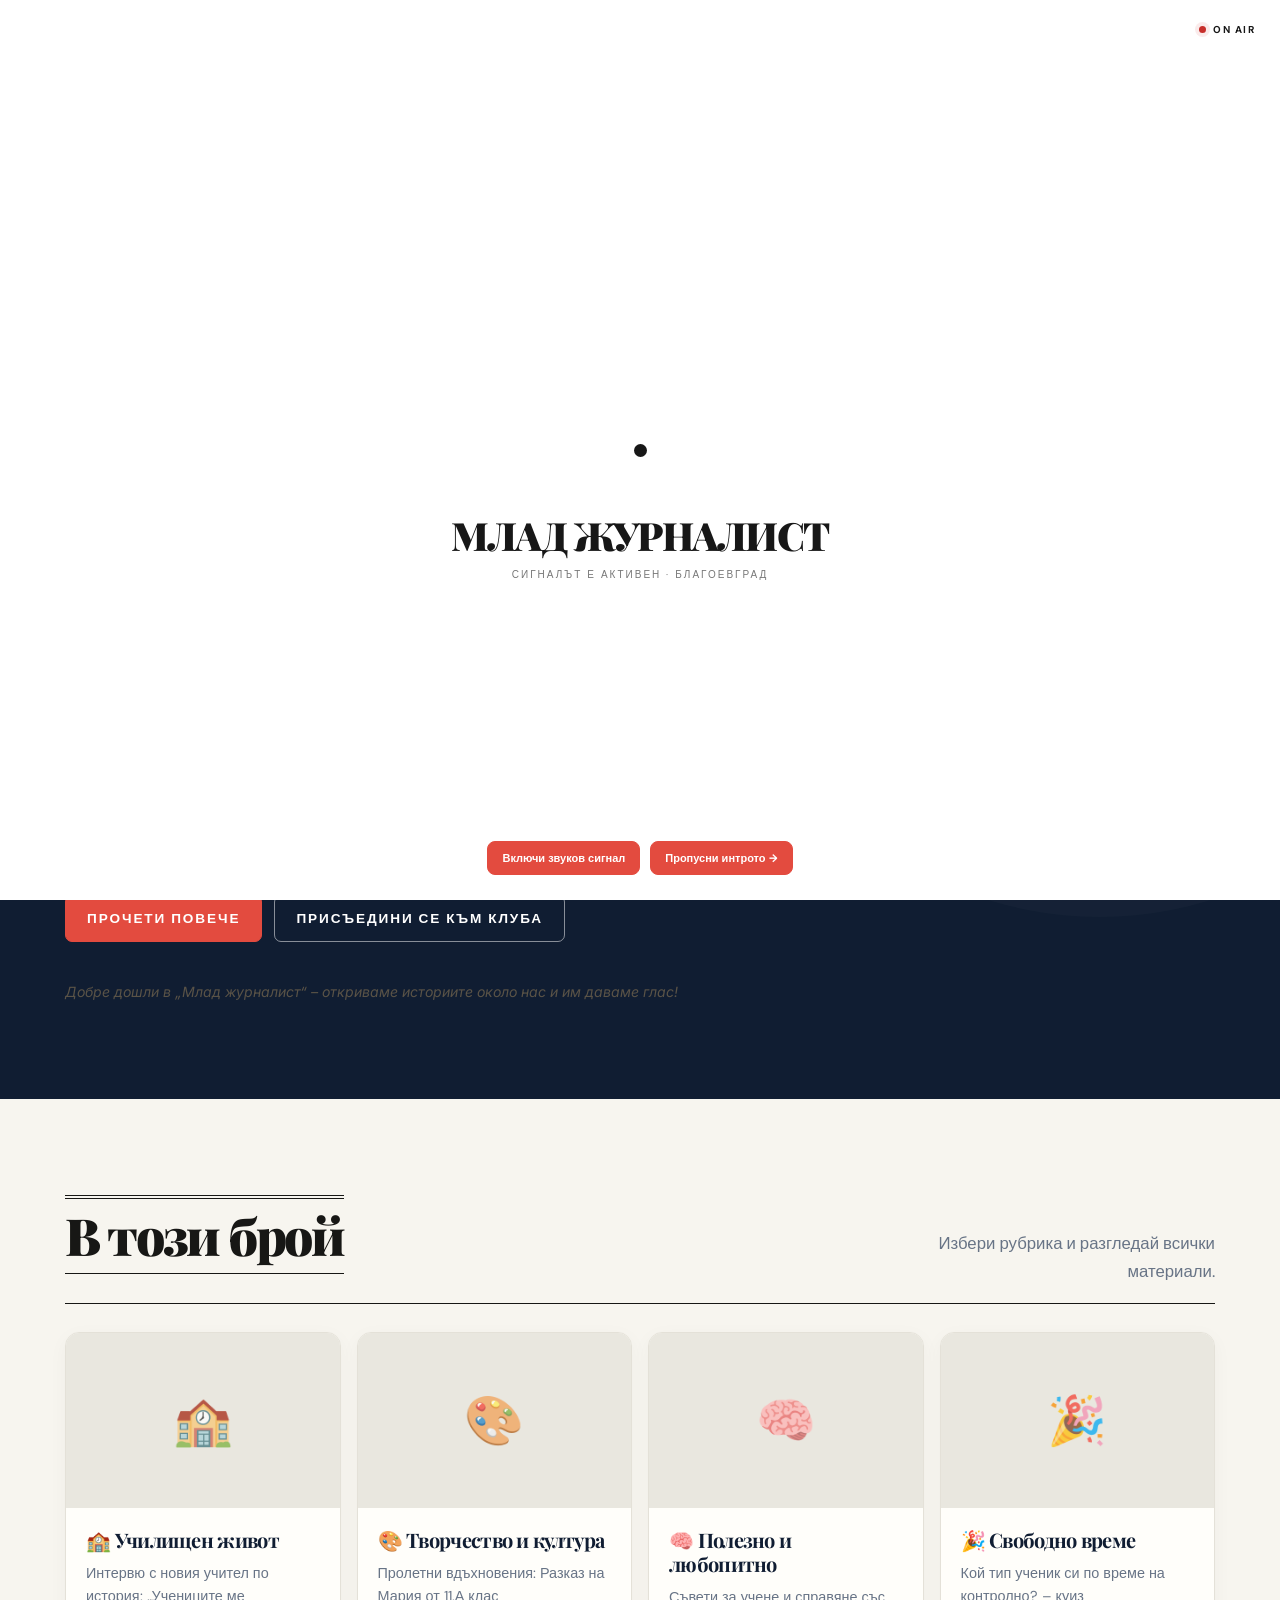
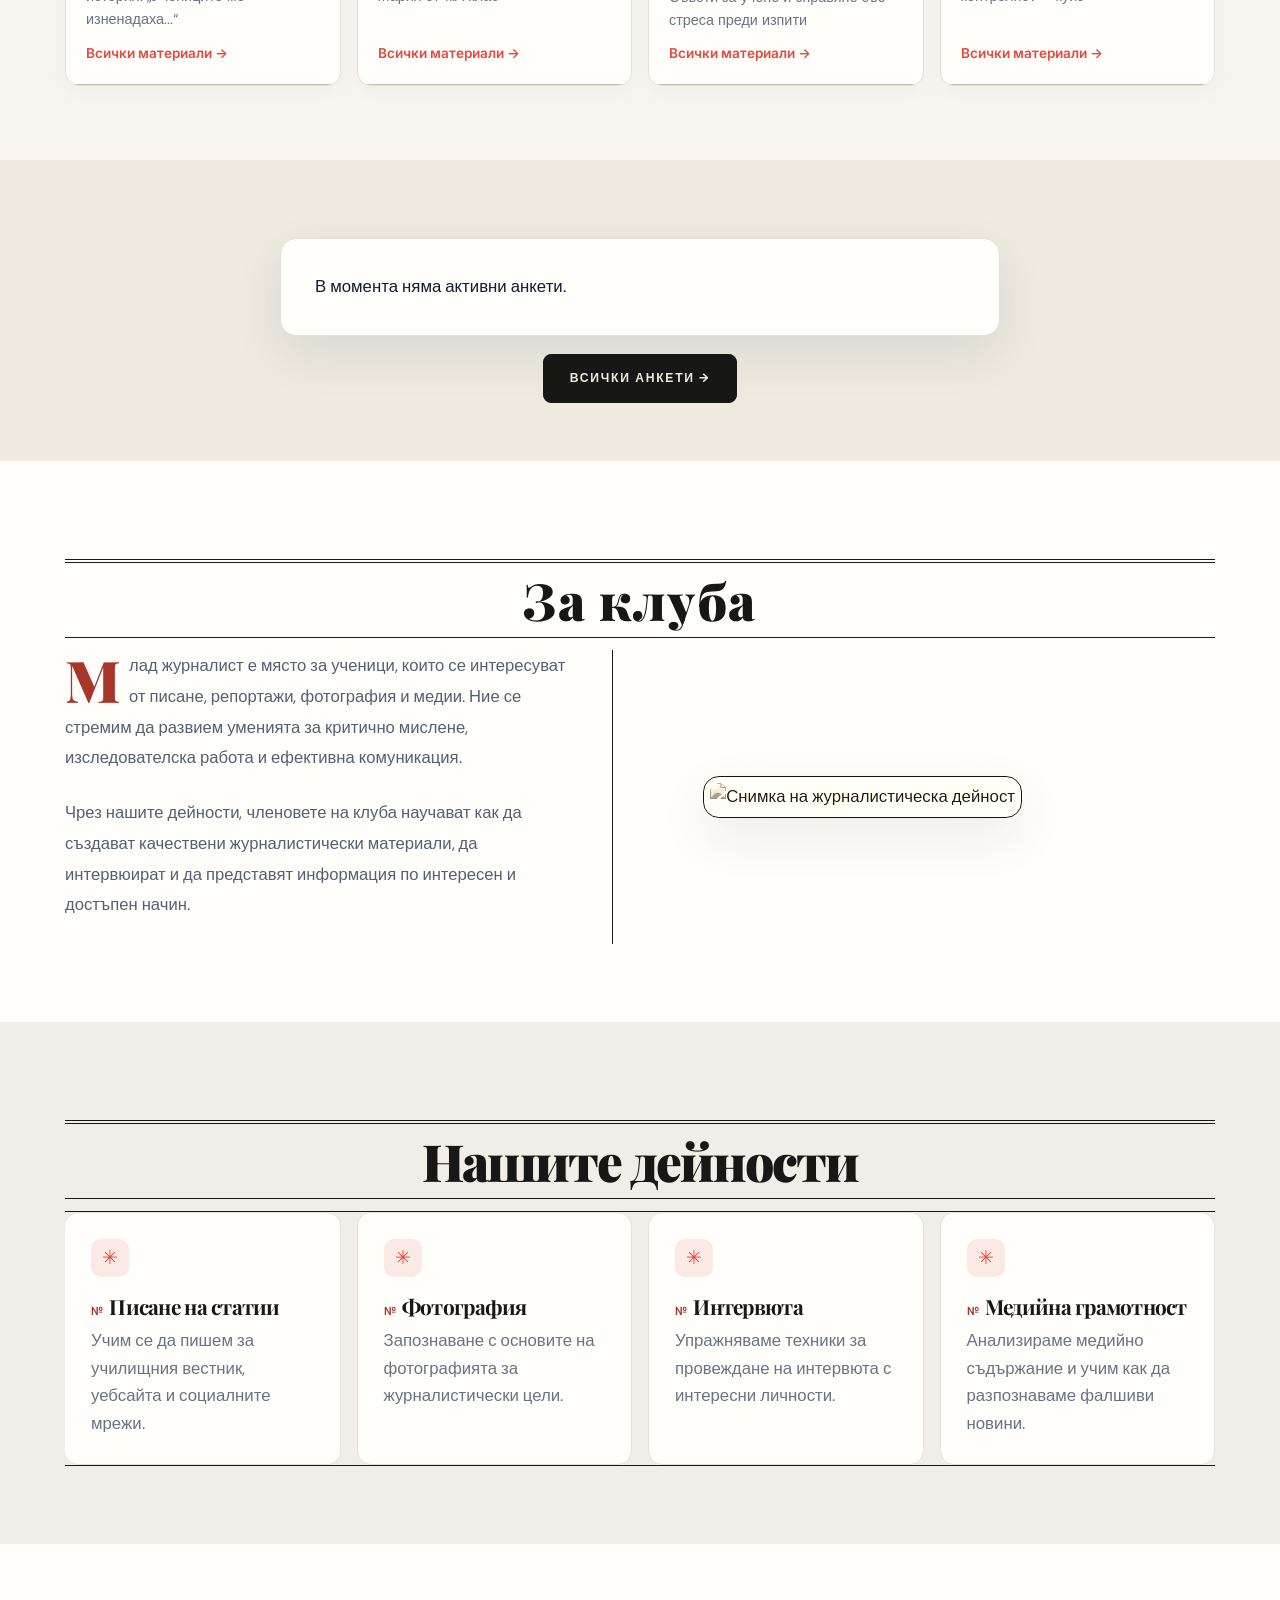
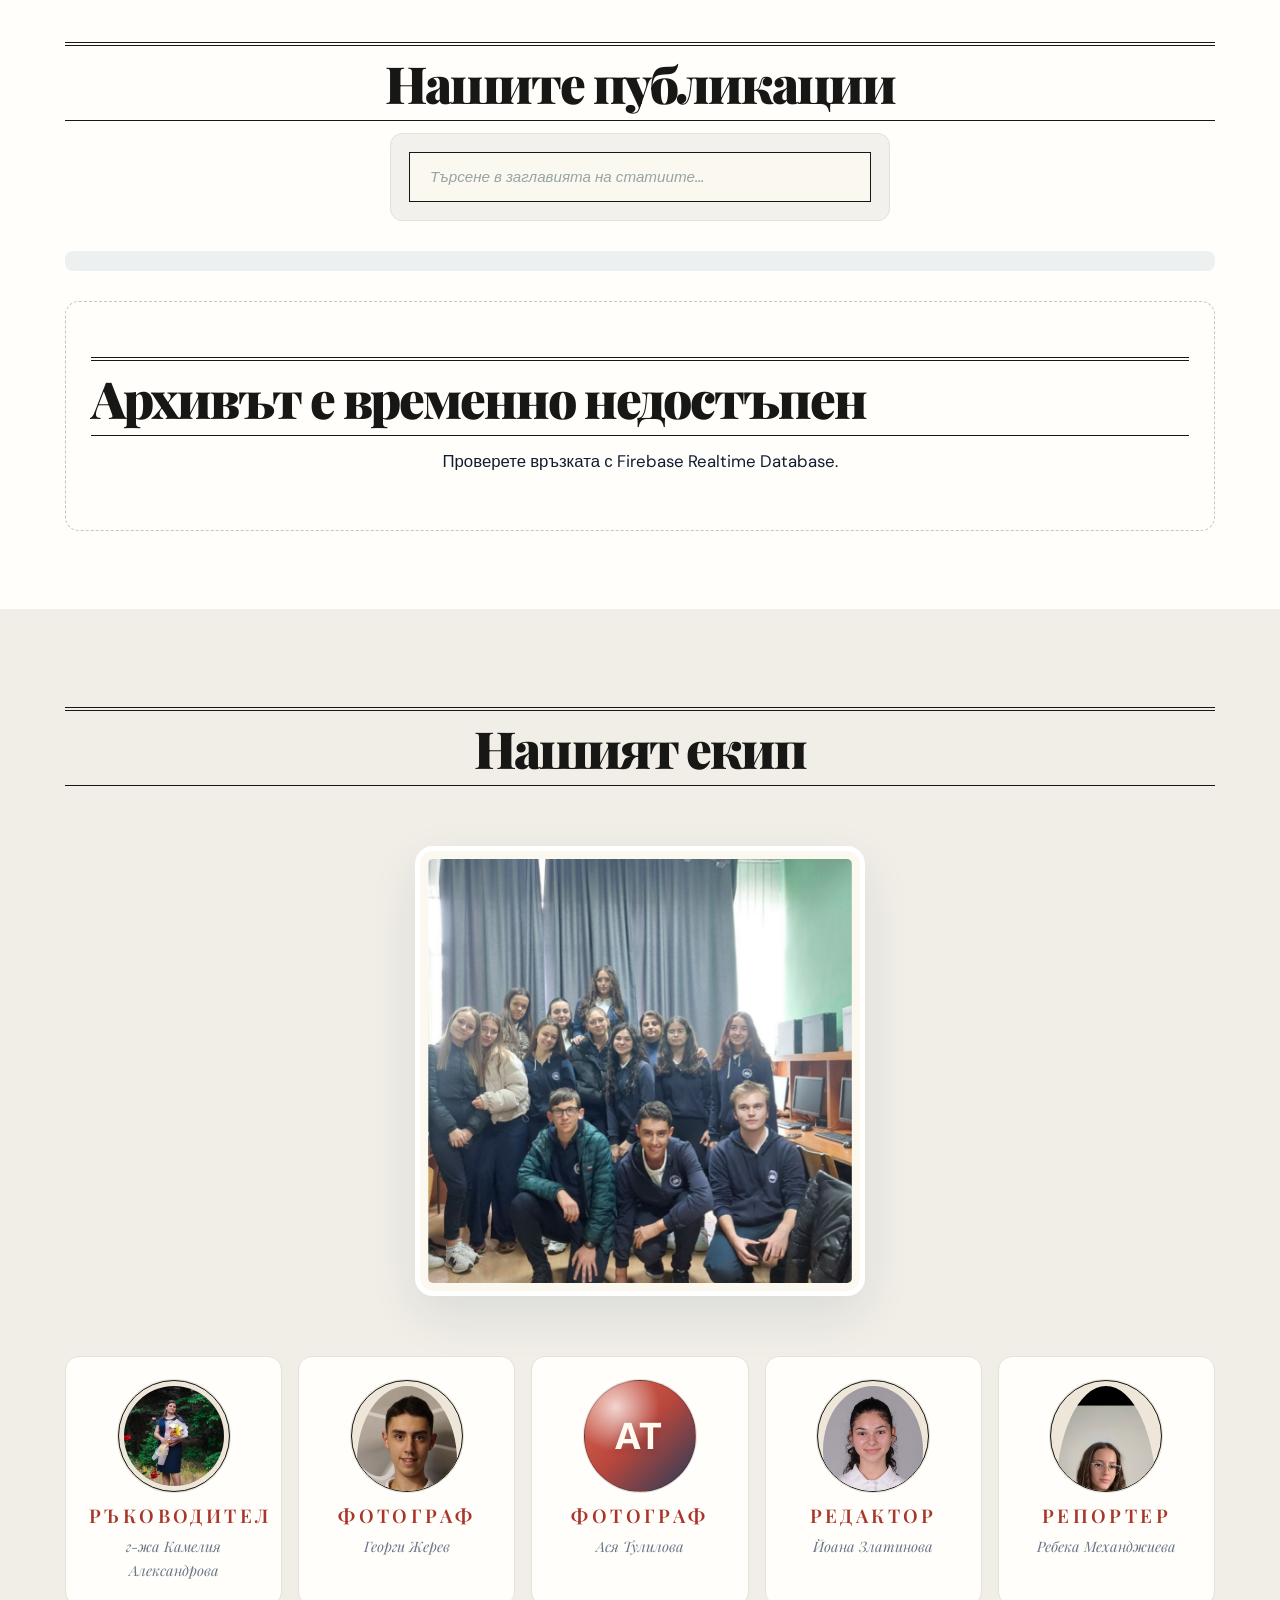
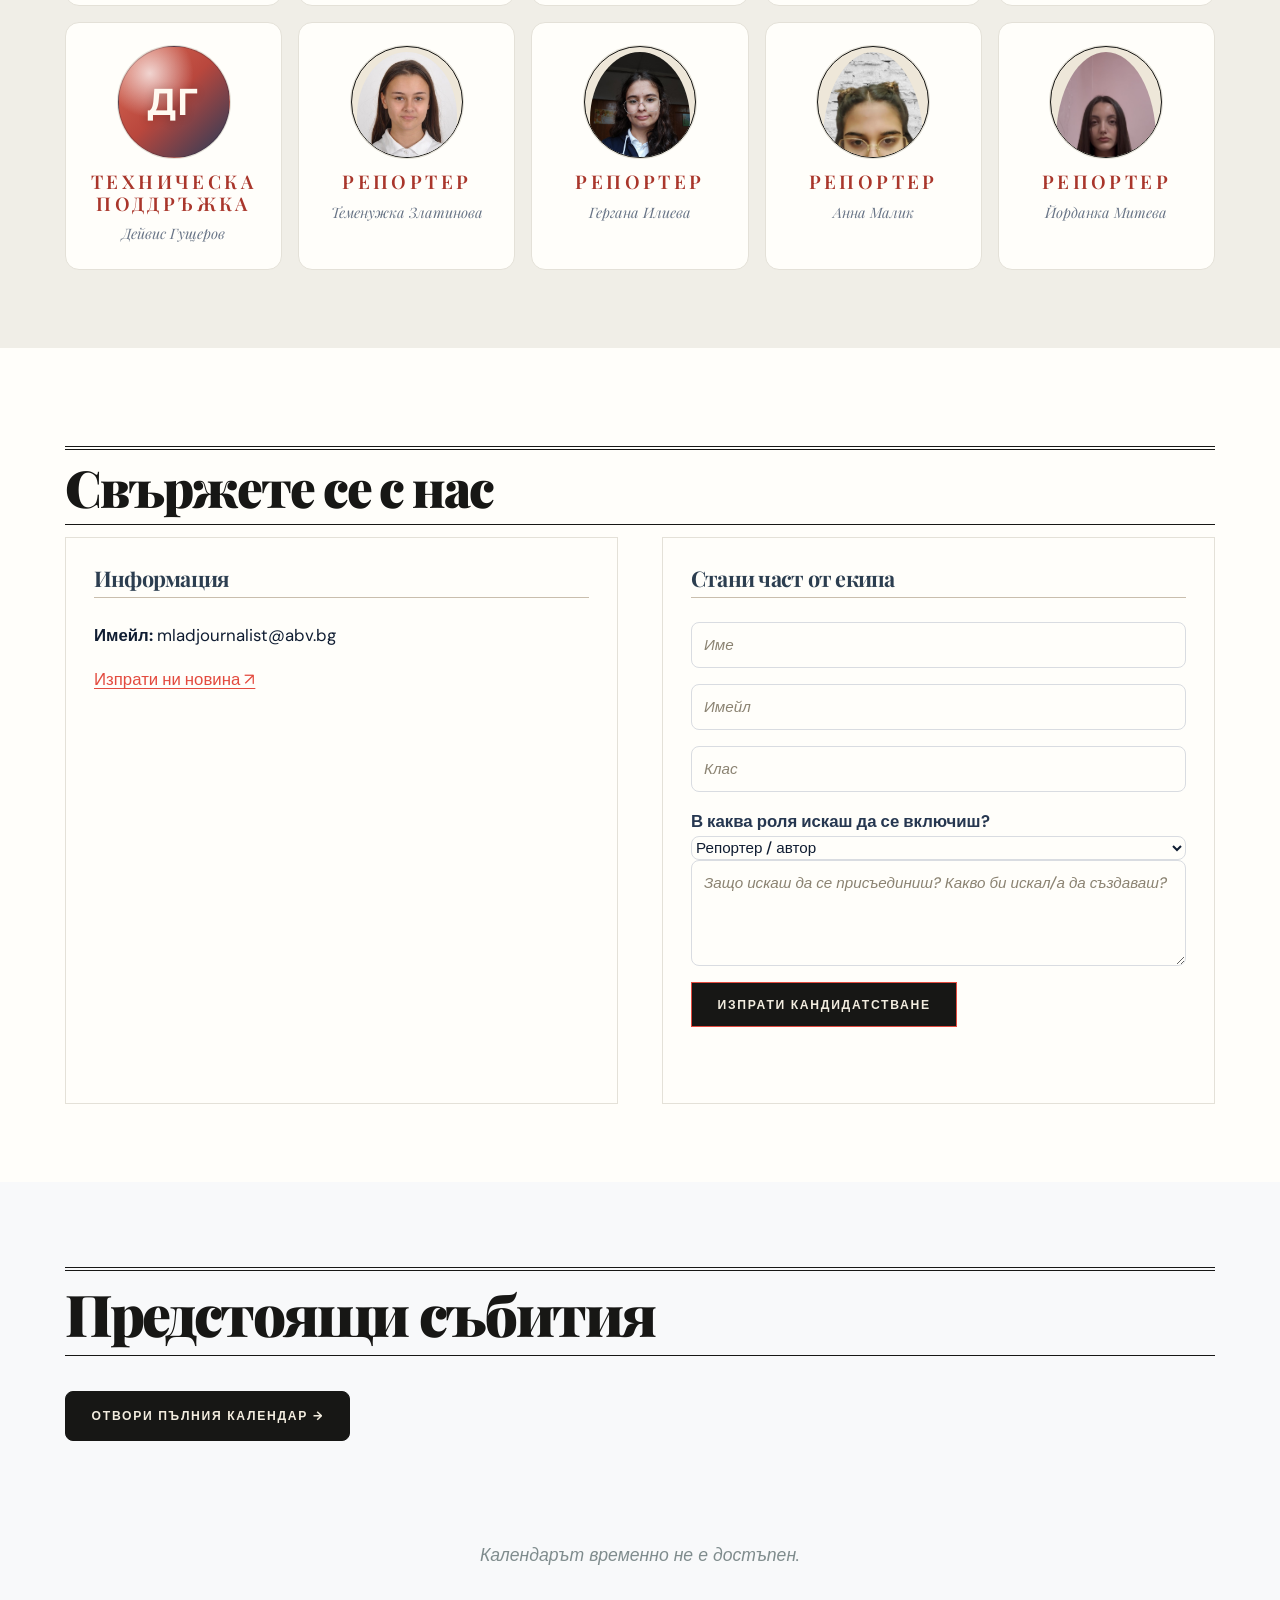
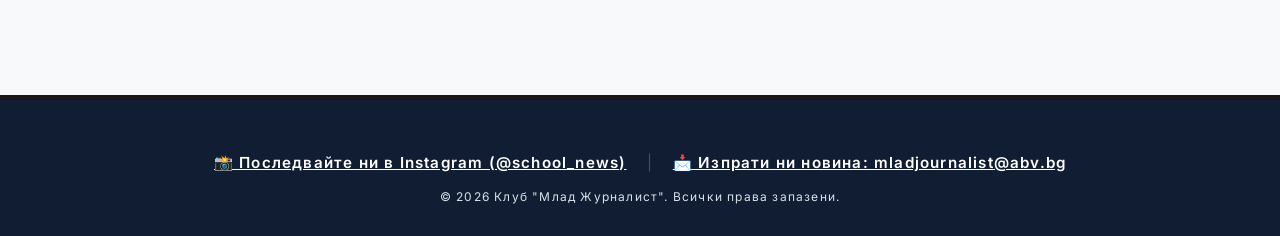
==== commit 7dfc98d2: "Add mobile newspaper access button" ====
--- a/index.html
+++ b/index.html
@@ -1,179 +1,680 @@
 <!DOCTYPE html>
-<html lang="en">
+<html lang="bg">
 <head>
-<meta charset="UTF-8" />
-<meta name="viewport" content="width=device-width, initial-scale=1.0" />
-<title>The Cozy Stall — Handmade Digital Goods</title>
-<meta name="description" content="A small stall selling handmade digital planners and custom software, made with care." />
-
-<link rel="preconnect" href="https://fonts.googleapis.com">
-<link rel="preconnect" href="https://fonts.gstatic.com" crossorigin>
-<link href="https://fonts.googleapis.com/css2?family=Fraunces:opsz,wght@9..144,400;9..144,500;9..144,600;9..144,700&family=Work+Sans:wght@400;500;600&family=Space+Mono:wght@400;700&display=swap" rel="stylesheet">
-
-<link rel="stylesheet" href="style.css" />
+    <meta charset="UTF-8">
+    <meta name="viewport" content="width=device-width, initial-scale=1.0">
+    <title>Млад журналист — училищен вестник</title>
+    <meta name="description" content="Млад журналист — дигиталният училищен вестник. Истории, интервюта, творчество, полезни съвети и новини от училищния живот.">
+    <meta name="theme-color" content="#1d1b18">
+    <link rel="stylesheet" href="css-style.css">
+    
+    
+    <style>
+        
+        .scroll-animate {
+            opacity: 0;
+            transform: translateY(30px);
+            transition: opacity 0.8s ease, transform 0.8s ease;
+        }
+        
+        .scroll-animate.visible {
+            opacity: 1;
+            transform: translateY(0);
+        }
+        
+        
+        .delay-1 { transition-delay: 0.1s; }
+        .delay-2 { transition-delay: 0.2s; }
+        .delay-3 { transition-delay: 0.3s; }
+        .delay-4 { transition-delay: 0.4s; }
+        
+        
+        
+        .btn {
+            transition: all 0.4s cubic-bezier(0.175, 0.885, 0.32, 1.275);
+            transform: translateY(0);
+            display: inline-block;
+        }
+        
+        .btn:hover {
+            transform: translateY(-5px) scale(1.05);
+            box-shadow: 0 12px 25px rgba(0, 0, 0, 0.2);
+        }
+        
+        .btn:active {
+            transform: translateY(-2px) scale(0.98);
+        }
+        
+        
+        .activity-card, .publication-card, .team-member {
+            transition: all 0.4s ease;
+            transform: translateY(0);
+        }
+        
+        .activity-card:hover, .publication-card:hover, .team-member:hover {
+            transform: translateY(-10px);
+            box-shadow: 0 15px 30px rgba(0, 0, 0, 0.15);
+        }
+        
+        
+        .member-photo {
+            transition: all 0.5s ease;
+            overflow: hidden;
+        }
+        
+        .team-member:hover .member-photo {
+            transform: scale(1.08);
+        }
+        
+        
+        header {
+            transition: all 0.4s ease;
+        }
+        
+        header.scrolled {
+            background-color: rgba(255, 255, 255, 0.98);
+            box-shadow: 0 5px 20px rgba(0, 0, 0, 0.1);
+            padding: 10px 0;
+        }
+        
+        
+        .contact-form input,
+        .contact-form textarea {
+            transition: all 0.3s ease;
+            transform: translateX(0);
+        }
+        
+        .contact-form input:focus,
+        .contact-form textarea:focus {
+            transform: translateX(5px);
+            box-shadow: 5px 5px 0 rgba(44, 62, 80, 0.1);
+        }
+        
+        
+        nav ul li {
+            position: relative;
+        }
+        
+        nav ul li a::after {
+            content: '';
+            position: absolute;
+            bottom: -5px;
+            left: 0;
+            width: 0;
+            height: 2px;
+            background-color: #3498db;
+            transition: width 0.3s ease;
+        }
+        
+        nav ul li a:hover::after {
+            width: 100%;
+        }
+        
+        
+        .team img[alt="Нашият екип"] {
+            transition: all 0.6s cubic-bezier(0.34, 1.56, 0.64, 1);
+        }
+        
+        .team img[alt="Нашият екип"]:hover {
+            transform: scale(1.03) rotate(1deg);
+            box-shadow: 0 20px 40px rgba(0, 0, 0, 0.4);
+        }
+    </style>
+    
+   
+    <script src="https://www.gstatic.com/firebasejs/9.22.0/firebase-app-compat.js"></script>
+    <script src="https://www.gstatic.com/firebasejs/9.22.0/firebase-auth-compat.js"></script>
+    <script src="https://www.gstatic.com/firebasejs/9.22.0/firebase-database-compat.js"></script>
+    <script src="js-auth-firebase-config.js"></script>
+
+    <script src="js-articles-form-handler.js"></script>
+    <script src="js-calendar-public-calendar.js"></script>
+    
+    
+    <script src="js-articles-articles-list.js" defer></script>
+<link rel="preconnect" href="https://fonts.googleapis.com"><link rel="preconnect" href="https://fonts.gstatic.com" crossorigin><link href="https://fonts.googleapis.com/css2?family=Inter:wght@400;600&family=Playfair+Display:ital,wght@0,700;0,900;1,700&family=Source+Serif+4:ital,wght@0,400;0,600;1,400&display=swap&subset=cyrillic" rel="stylesheet">
+    <link rel="stylesheet" href="css-vintage.css">
+    <link rel="stylesheet" href="css-home-redesign.css">
+<link rel="stylesheet" href="css-complete-redesign.css">
+<link rel="stylesheet" href="css-broadcast-intro.css">
+
+<style id="mobile-newspaper-access-fix">
+  .mobile-newspaper-shortcut { display: none; }
+  @media (max-width: 767px) {
+    .mobile-newspaper-shortcut {
+      display: inline-flex; align-items: center; justify-content: center; gap: 9px;
+      position: fixed; right: 16px; bottom: max(16px, env(safe-area-inset-bottom));
+      z-index: 1200; padding: 13px 19px; border-radius: 999px;
+      background: #9f2929; color: #fff !important; text-decoration: none !important;
+      font: 700 15px/1 Inter, Arial, sans-serif; letter-spacing: .01em;
+      box-shadow: 0 6px 22px rgba(35, 20, 20, .28);
+      border: 1px solid rgba(255,255,255,.22);
+      -webkit-tap-highlight-color: transparent;
+    }
+    .mobile-newspaper-shortcut:active { transform: scale(.97); }
+    .mobile-newspaper-shortcut:focus-visible { outline: 3px solid #222; outline-offset: 3px; }
+  }
+</style>
 </head>
 <body>
-
-<!-- ============ ENTRANCE OVERLAY ============ -->
-<div id="entrance" aria-hidden="false">
-  <div class="entrance-inner">
-    <svg class="lantern" width="56" height="72" viewBox="0 0 56 72" fill="none" xmlns="http://www.w3.org/2000/svg">
-      <line x1="28" y1="0" x2="28" y2="10" stroke="#6E2F42" stroke-width="2"/>
-      <rect x="14" y="10" width="28" height="6" rx="2" fill="#6E2F42"/>
-      <path id="lanternGlow" d="M18 16 Q18 12 28 12 Q38 12 38 16 L40 52 Q40 60 28 60 Q16 60 16 52 Z" fill="#E8A33D"/>
-      <rect x="14" y="58" width="28" height="6" rx="2" fill="#6E2F42"/>
-      <line x1="28" y1="64" x2="28" y2="70" stroke="#6E2F42" stroke-width="2"/>
-    </svg>
-    <p class="entrance-label">warming up the lanterns…</p>
-    <h1 class="entrance-title">The&nbsp;Cozy&nbsp;Stall</h1>
-    <button id="enterBtn" class="enter-btn">Step inside <span aria-hidden="true">→</span></button>
-    <p class="entrance-hint">(turns the lights on, and the music too — if you'd like it)</p>
+    <a class="skip-link" href="#home">Към основното съдържание</a>
+    
+    <header>
+        <div class="container">
+            <div class="logo">
+                <h1>Млад журналист</h1>
+                <p>Училищен клуб по журналистика</p>
+            </div>
+            <nav>
+                <ul>
+                    <li><a href="#home">Начало</a></li>
+                    <li><a href="page-articles.html">Статии</a></li><li><a href="page-newspaper.html">Вестник</a></li>
+                    <li><a href="page-calendar.html">Календар</a></li>
+                    <li><a href="page-polls.html">Анкети</a></li>
+                    <li><a href="#publications">Публикации</a></li>
+                    <li><a href="page-rubrics-public.html?type=sec:school">Училищен живот</a></li>
+                    <li><a href="page-rubrics-public.html?type=sec:creative">Творчество</a></li>
+                    <li><a href="page-rubrics-public.html?type=sec:useful">Полезно</a></li>
+                    <li><a href="page-rubrics-public.html?type=sec:fun">Забавление</a></li>
+                    <li><a href="#team">Екип</a></li>
+                    <li><a href="#contact">Контакти</a></li>
+                </ul>
+            </nav>
+        </div>
+    </header>
+
+    
+    <!-- ★ Акцент на месеца (content: js-home-home-config.js) -->
+    <section id="home" class="hero home-spotlight" aria-label="Акцент на месеца">
+        <div class="container">
+            <div class="hero-content" id="homeSpotlight"></div>
+            <p class="spot-welcome">Добре дошли в „Млад журналист“ – откриваме историите около нас и им даваме глас!</p>
+        </div>
+    </section>
+
+    <!-- 4 sections: latest rubric from each (js-home-home-widgets.js) -->
+    <section id="rubrics-home" class="home-sections-wrap">
+        <div class="container">
+            <div class="home-section-title">
+                <h2>В този брой</h2>
+                <p>Избери рубрика и разгледай всички материали.</p>
+            </div>
+            <div class="home-grid" id="homeSections"></div>
+        </div>
+    </section>
+
+    <!-- Interactive poll -->
+    <section id="poll" class="home-poll-wrap">
+        <div class="container">
+            <div class="home-poll" id="homePoll"></div>
+            <p style="text-align:center;margin-top:18px"><a class="btn" href="page-polls.html">Всички анкети →</a></p>
+        </div>
+    </section>
+
+    
+    <section id="about" class="about">
+        <div class="container">
+            <h2 class="scroll-animate">За клуба</h2>
+            <div class="about-content">
+                <div class="about-text scroll-animate delay-1">
+                    <p>Млад журналист е място за ученици, които се интересуват от писане, репортажи, фотография и медии. Ние се стремим да развием уменията за критично мислене, изследователска работа и ефективна комуникация.</p>
+                    <p>Чрез нашите дейности, членовете на клуба научават как да създават качествени журналистически материали, да интервюират и да представят информация по интересен и достъпен начин.</p>
+                </div>
+                <div class="about-image scroll-animate delay-2">
+                    <img src="https://images.unsplash.com/photo-1585829365295-ab7cd400c167?ixlib=rb-1.2.1&auto=format&fit=crop&w=500&q=60" alt="Снимка на журналистическа дейност">
+                </div>
+            </div>
+        </div>
+    </section>
+
+    
+    <section id="activities" class="activities">
+        <div class="container">
+            <h2 class="scroll-animate">Нашите дейности</h2>
+            <div class="activities-grid">
+                <div class="activity-card scroll-animate delay-1">
+                    <h3>Писане на статии</h3>
+                    <p>Учим се да пишем за училищния вестник, уебсайта и социалните мрежи.</p>
+                </div>
+                <div class="activity-card scroll-animate delay-2">
+                    <h3>Фотография</h3>
+                    <p>Запознаване с основите на фотографията за журналистически цели.</p>
+                </div>
+                <div class="activity-card scroll-animate delay-3">
+                    <h3>Интервюта</h3>
+                    <p>Упражняваме техники за провеждане на интервюта с интересни личности.</p>
+                </div>
+                <div class="activity-card scroll-animate delay-4">
+                    <h3>Медийна грамотност</h3>
+                    <p>Анализираме медийно съдържание и учим как да разпознаваме фалшиви новини.</p>
+                </div>
+            </div>
+        </div>
+    </section>
+
+    
+    <section id="publications" class="publications">
+        <div class="container">
+            <h2 class="scroll-animate">Нашите публикации</h2>
+            
+            <div class="search-container scroll-animate delay-1">
+                <input type="text" id="articleSearch" placeholder="Търсене в заглавията на статиите..." class="search-input">
+                <button id="clearSearch" class="clear-search-btn"></button>
+            </div>
+            
+            <div id="searchResultsInfo" class="search-results-info scroll-animate delay-1"></div>
+            
+            
+            <div id="newspaperControls" class="newspaper-controls scroll-animate delay-2" style="display: none;">
+                <div class="selected-count">
+                    <span id="selectedCount">0</span> статии избрани
+                </div>
+                <button id="createNewspaperBtn" class="btn btn-primary">
+                    Създай вестник
+                </button>
+                <button id="clearSelectionBtn" class="btn btn-secondary">
+                    Изчисти избора
+                </button>
+            </div>
+            
+            <div id="articlesContainer" class="articles-grid">
+                
+            </div>
+        </div>
+    </section>
+
+    
+    <div id="newspaperModal" class="newspaper-modal">
+        <div class="newspaper-modal-content scroll-animate">
+            <div class="newspaper-modal-header">
+                <h2>Вашият цифров вестник</h2>
+                <button id="closeNewspaperBtn" class="close-btn"></button>
+            </div>
+            <div class="newspaper-modal-body">
+                <div id="newspaperLoading" class="newspaper-loading">
+                    <div class="loading-spinner"></div>
+                    <p>Създаване на вестника... Може да отнеме няколко секунди.</p>
+                </div>
+                <div id="newspaperContent" class="newspaper-content" style="display: none;"></div>
+            </div>
+            <div class="newspaper-modal-footer">
+                <button id="downloadNewspaperBtn" class="btn btn-primary">Изтегли PDF</button>
+                <button id="shareNewspaperBtn" class="btn btn-secondary">Сподели</button>
+                <button id="printNewspaperBtn" class="btn">Принтирай</button>
+            </div>
+        </div>
+    </div>
+
+    
+<section id="team" class="team">
+    <div class="container">
+        <h2 class="scroll-animate">Нашият екип</h2>
+        
+        
+        <div style="display: flex; justify-content: center; margin: 60px 0;" class="scroll-animate">
+            <img src="img-team-photo.png" alt="Нашият екип" 
+                 style="width: 450px; height: 450px; border-radius: 25px; object-fit: cover; border: 6px solid #ffffff; 
+                        box-shadow: 0 15px 30px rgba(0,0,0,0.3), 0 5px 15px rgba(0,0,0,0.2), 0 0 0 1px rgba(0,0,0,0.1);
+                        filter: drop-shadow(0 20px 40px rgba(0,0,0,0.4));">
+        </div>
+
+        <div class="team-grid">
+            
+            <div class="team-member scroll-animate delay-1">
+                <div class="member-photo">
+                    <img src="img-Kameliq-Aleksandrova.jpg" alt="Ръководител" 
+                         style="width: 100%; height: 100%; object-fit: cover; border-radius: 50%;">
+                </div>
+                <h3>Ръководител</h3>
+                <p>г-жа Камелия Александрова</p>
+            </div>
+            
+            <div class="team-member scroll-animate delay-1">
+                <div class="member-photo">
+                    <img src="img-Georgi-Jerev.jpg" alt="Ръководител" 
+                         style="width: 100%; height: 100%; object-fit: cover; border-radius: 50%;">
+                </div>
+                <h3>Фотограф</h3>
+                <p>Георги Жерев</p>
+            </div>
+            
+            <div class="team-member scroll-animate delay-1">
+                <div class="member-photo member-photo-placeholder" data-initials="АТ" role="img" aria-label="Снимка не е добавена — Ася Тулилова"></div>
+                <h3>Фотограф</h3>
+                <p>Ася Тулилова</p>
+            </div>
+            
+            <div class="team-member scroll-animate delay-1">
+                <div class="member-photo">
+                    <img src="img-Yoana-Zlaatinova.jpg" alt="Ръководител" 
+                         style="width: 100%; height: 100%; object-fit: cover; border-radius: 50%;">
+                </div>
+                <h3>Редактор</h3>
+                <p>Йоана Златинова</p>
+            </div>
+
+            
+            <div class="team-member scroll-animate delay-2">
+                <div class="member-photo">
+                    <img src="img-Rebecca-Mehandjieva.jpg" alt="Ръководител" 
+                         style="width: 100%; height: 100%; object-fit: cover; border-radius: 50%;">
+                </div>
+                <h3>Репортер</h3>
+                <p>Ребека Механджиева</p>
+            </div>
+            
+            <div class="team-member scroll-animate delay-2">
+                <div class="member-photo member-photo-placeholder" data-initials="ДГ" role="img" aria-label="Снимка не е добавена — Дейвис Гущеров"></div>
+                <h3>Техническа поддръжка</h3>
+                <p>Дейвис Гущеров</p>
+            </div>
+
+            <div class="team-member scroll-animate delay-2">
+                <div class="member-photo">
+                    <img src="img-Temenujka-Georgieva.jpg" alt="Ръководител" 
+                         style="width: 100%; height: 100%; object-fit: cover; border-radius: 50%;">
+                </div>
+                <h3>Репортер</h3>
+                <p>Теменужка Златинова</p>
+            </div>
+            
+            <div class="team-member scroll-animate delay-2">
+                <div class="member-photo">
+                    <img src="img-Gergana-Ilieva.jpg" alt="Ръководител" 
+                         style="width: 100%; height: 100%; object-fit: cover; border-radius: 50%;">
+                </div>
+                <h3>Репортер</h3>
+                <p>Гергана Илиева</p>
+            </div>
+
+            
+            <div class="team-member scroll-animate delay-3">
+                <div class="member-photo">
+                    <img src="img-Anna-Malik.jpg" alt="Ръководител" 
+                         style="width: 100%; height: 100%; object-fit: cover; border-radius: 50%;">
+                </div>
+                <h3>Репортер</h3>
+                <p>Анна Малик</p>
+            </div>
+            
+            <div class="team-member scroll-animate delay-3">
+                <div class="member-photo">
+                    <img src="img-viber_image_2025-11-19_17-50-47-904.jpg" alt="Ръководител" 
+                         style="width: 100%; height: 100%; object-fit: cover; border-radius: 50%;">
+                </div>
+                <h3>Репортер</h3>
+                <p>Йорданка Митева</p>
+            </div>
+            
+        </div>
+    </div>
+</section>
+
+    
+    <section id="contact" class="contact">
+        <div class="container">
+            <h2 class="scroll-animate">Свържете се с нас</h2>
+            <div class="contact-content">
+                <div class="contact-info scroll-animate delay-1">
+                    <h3>Информация</h3>
+                    <p><strong>Имейл:</strong> mladjournalist@abv.bg</p>
+                    <div class="social-links">
+                        <a href="mailto:mladjournalist@abv.bg?subject=Новина%20за%20редакцията">Изпрати ни новина ↗</a>
+                    </div>
+                </div>
+                <div class="contact-form scroll-animate delay-2">
+                    <h3>Стани част от екипа</h3>
+                    <form id="joinForm">
+                        <input type="text" id="name" placeholder="Име" required>
+                        <input type="email" id="email" placeholder="Имейл" required>
+                        <input type="text" id="class" placeholder="Клас" required>
+                        <label for="desiredRole">В каква роля искаш да се включиш?</label>
+                        <select id="desiredRole" required><option value="reporter">Репортер / автор</option><option value="photographer">Фотограф</option><option value="designer">Дизайнер / уеб администратор</option><option value="redactor">Редакторски екип</option></select>
+                        <textarea id="message" placeholder="Защо искаш да се присъединиш? Какво би искал/а да създаваш?" rows="4" required></textarea>
+                        <input type="text" id="website" name="website" tabindex="-1" autocomplete="off" aria-hidden="true" style="position:absolute;left:-10000px" aria-label="Не попълвайте това поле">
+                        <button type="submit" class="btn">Изпрати кандидатстване</button>
+                    </form>
+                    <div id="formMessage" class="form-message"></div>
+                </div>
+            </div>
+        </div>
+    </section>
+
+    
+    <section id="calendar" class="calendar scroll-animate">
+        <div class="container">
+            <h2>Предстоящи събития</h2><p><a class="btn" href="page-calendar.html">Отвори пълния календар →</a></p>
+            <div id="publicEventsList" class="public-events-list">
+                
+            </div>
+        </div>
+    </section>
+
+    
+    <footer>
+        <div class="container">
+            <div class="footer-links" id="homeFooterLinks"></div>
+            <p>&copy; 2026 Клуб "Млад Журналист". Всички права запазени.</p>
+        </div>
+    </footer>
+
+ 
+    
+    
+    <script>
+    
+    document.addEventListener('DOMContentLoaded', function() {
+        
+        const scrollElements = document.querySelectorAll('.scroll-animate');
+        
+        if ('IntersectionObserver' in window) {
+            const observer = new IntersectionObserver((entries) => {
+                entries.forEach(entry => {
+                    if (entry.isIntersecting) {
+                        entry.target.classList.add('visible');
+                    }
+                });
+            }, {
+                threshold: 0.1
+            });
+
+            scrollElements.forEach(element => observer.observe(element));
+        } else {
+            scrollElements.forEach(element => element.classList.add('visible'));
+        }
+        
+        
+        const header = document.querySelector('header');
+        
+        window.addEventListener('scroll', function() {
+            if (window.scrollY > 50) {
+                header.classList.add('scrolled');
+            } else {
+                header.classList.remove('scrolled');
+            }
+        });
+        
+        
+        const navLinks = document.querySelectorAll('nav ul li a');
+        
+        navLinks.forEach(link => {
+            link.addEventListener('mouseenter', function() {
+                this.style.transform = 'translateY(-2px)';
+            });
+            
+            link.addEventListener('mouseleave', function() {
+                this.style.transform = 'translateY(0)';
+            });
+        });
+        
+        
+        const teamPhotos = document.querySelectorAll('.member-photo img');
+        
+        teamPhotos.forEach(photo => {
+            photo.addEventListener('mouseenter', function() {
+                this.style.transform = 'scale(1.1) rotate(2deg)';
+                this.style.transition = 'transform 0.5s ease';
+            });
+            
+            photo.addEventListener('mouseleave', function() {
+                this.style.transform = 'scale(1) rotate(0)';
+            });
+        });
+        
+        
+        const buttons = document.querySelectorAll('.btn');
+        
+        buttons.forEach(button => {
+            button.addEventListener('click', function(e) {
+                
+                const ripple = document.createElement('span');
+                const rect = this.getBoundingClientRect();
+                const size = Math.max(rect.width, rect.height);
+                const x = e.clientX - rect.left - size / 2;
+                const y = e.clientY - rect.top - size / 2;
+                
+                ripple.style.cssText = `
+                    position: absolute;
+                    border-radius: 50%;
+                    background: rgba(255, 255, 255, 0.7);
+                    transform: scale(0);
+                    animation: ripple-animation 0.6s linear;
+                    width: ${size}px;
+                    height: ${size}px;
+                    top: ${y}px;
+                    left: ${x}px;
+                    pointer-events: none;
+                `;
+                
+                this.style.position = 'relative';
+                this.style.overflow = 'hidden';
+                this.appendChild(ripple);
+                
+                setTimeout(() => {
+                    ripple.remove();
+                }, 600);
+            });
+        });
+        
+        
+        const formInputs = document.querySelectorAll('.contact-form input, .contact-form textarea');
+        
+        formInputs.forEach(input => {
+            input.addEventListener('focus', function() {
+                this.parentElement.style.transform = 'translateY(-5px)';
+            });
+            
+            input.addEventListener('blur', function() {
+                this.parentElement.style.transform = 'translateY(0)';
+            });
+        });
+        
+        
+        const style = document.createElement('style');
+        style.textContent = `
+            @keyframes ripple-animation {
+                to {
+                    transform: scale(4);
+                    opacity: 0;
+                }
+            }
+        `;
+        document.head.appendChild(style);
+    });
+    
+    
+    window.addEventListener('load', function() {
+        document.body.style.opacity = '0';
+        document.body.style.transition = 'opacity 0.5s ease';
+        
+        setTimeout(() => {
+            document.body.style.opacity = '1';
+        }, 100);
+    });
+    </script>
+    
+    
+
+<script>
+
+document.addEventListener('DOMContentLoaded', function() {
+    const header = document.querySelector('header');
+    const body = document.body;
+    
+    
+    function handleScroll() {
+        if (window.scrollY > 30) { 
+            header.classList.add('scrolled');
+            body.classList.add('header-scrolled');
+        } else {
+            header.classList.remove('scrolled');
+            body.classList.remove('header-scrolled');
+        }
+    }
+    
+    
+    window.addEventListener('scroll', handleScroll);
+    
+    
+    handleScroll();
+    
+    
+    
+});
+
+window.addEventListener('load', function() {
+    
+    
+});
+</script>
+
+<script src="js-rubrics-rubrics-database.js"></script>
+<script src="js-home-home-config.js"></script>
+<script src="js-polls-core.js"></script>
+<script src="js-home-home-widgets.js"></script>
+<script src="js-auth-auth-system.js"></script>
+
+
+<script>
+(() => {
+  const header = document.querySelector('header');
+  const nav = header && header.querySelector('nav');
+  if (!header || !nav) return;
+  let lastY = window.scrollY;
+  let ticking = false;
+  const update = () => {
+    const currentY = Math.max(0, window.scrollY);
+    const delta = currentY - lastY;
+    if (currentY < 90 || delta < -6) {
+      header.classList.remove('nav-is-hidden');
+      nav.setAttribute('aria-hidden', 'false');
+    } else if (delta > 6 && currentY > 140) {
+      header.classList.add('nav-is-hidden');
+      nav.setAttribute('aria-hidden', 'true');
+    }
+    lastY = currentY;
+    ticking = false;
+  };
+  window.addEventListener('scroll', () => {
+    if (!ticking) {
+      ticking = true;
+      window.requestAnimationFrame(update);
+    }
+  }, { passive: true });
+})();
+</script>
+
+<div id="broadcastIntro" role="dialog" aria-label="Млад журналист — сигналът е активен">
+  <div class="broadcast-onair"><i></i>ON AIR</div>
+  <div class="broadcast-core" aria-hidden="true"><span class="broadcast-wave"></span><span class="broadcast-wave"></span><span class="broadcast-wave"></span><span class="broadcast-wave"></span><span class="broadcast-dot"></span>
+    <div class="broadcast-brand"><strong>МЛАД ЖУРНАЛИСТ</strong><small>СИГНАЛЪТ Е АКТИВЕН · БЛАГОЕВГРАД</small></div>
   </div>
+  <div class="broadcast-actions"><button type="button" data-sound>Включи звуков сигнал</button><button type="button" data-skip>Пропусни интрото →</button></div>
 </div>
-
-<!-- ============ STRING LIGHTS (site signature) ============ -->
-<div class="lights-strip" aria-hidden="true">
-  <svg viewBox="0 0 1200 60" preserveAspectRatio="none" class="lights-wire">
-    <path d="M0,10 Q150,55 300,15 Q450,55 600,15 Q750,55 900,15 Q1050,55 1200,15" fill="none" stroke="#4A3226" stroke-width="2"/>
-  </svg>
-  <div class="bulb-row" id="bulbRow"><!-- bulbs injected by JS --></div>
-</div>
-
-<audio id="bgm" loop preload="none">
-  <source src="audio/ambient.mp3" type="audio/mpeg">
-</audio>
-
-<!-- ============ HEADER ============ -->
-<header class="site-header">
-  <div class="wrap header-inner">
-    <a href="#top" class="brand">The Cozy Stall</a>
-    <nav class="main-nav">
-      <a href="#goods">The Goods</a>
-      <a href="#stallkeepers">Stallkeepers</a>
-      <a href="#visit">Visit</a>
-    </nav>
-    <button id="muteToggle" class="mute-toggle" aria-label="Toggle background music">🔈</button>
-  </div>
-</header>
-
-<!-- ============ HERO ============ -->
-<section id="top" class="hero">
-  <div class="wrap hero-inner">
-    <p class="eyebrow">— open late, every day —</p>
-    <h1 class="hero-title">Small-batch digital goods,<br> made by hand.</h1>
-    <p class="hero-sub">Planners stitched together page by page, and software built one careful line at a time. No mass production here — just a little stall, and things worth putting your name on.</p>
-    <a href="#goods" class="cta-primary">See what's on the table →</a>
-  </div>
-  <div class="hero-crates" aria-hidden="true">
-    <div class="crate crate-1"></div>
-    <div class="crate crate-2"></div>
-    <div class="crate crate-3"></div>
-  </div>
-</section>
-
-<!-- ============ GOODS / PRODUCTS ============ -->
-<section id="goods" class="goods">
-  <div class="wrap">
-    <p class="section-eyebrow">what's on the table today</p>
-    <h2 class="section-title">The Goods</h2>
-
-    <div class="goods-slider">
-      <button class="slider-arrow slider-arrow-prev" id="goodsPrev" aria-label="Previous product">‹</button>
-
-      <div class="goods-grid" id="goodsTrack">
-
-        <article class="good-card reveal">
-          <div class="price-tag">€7</div>
-          <div class="good-img"><img src="classic_cover.png" alt="Focus Planner, Classic terracotta theme cover"></div>
-          <h3>Focus Planner — Classic</h3>
-          <p>Warm terracotta &amp; sage. The original — earthy, grounded, a little rustic.</p>
-          <a class="good-link" href="https://8238102078704.gumroad.com" target="_blank" rel="noopener">Bring it home →</a>
-        </article>
-
-        <article class="good-card reveal">
-          <div class="price-tag">€5</div>
-          <div class="good-img"><img src="Screenshot 2026-07-27 152600.png" alt="Focus Planner, Classic terracotta theme cover"></div>
-          <h3>Sticky Notes app</h3>
-          <p>A lightweight, minimalist Sticky Note app for Windows designed to keep your daily tasks, quick ideas, and reminders right where you need them—without the unnecessary clutter.</p>
-          <a class="good-link" href="https://8238102078704.gumroad.com" target="_blank" rel="noopener">Bring it home →</a>
-        </article>
-
-        <article class="good-card reveal good-card-service">
-          <div class="price-tag price-tag-service">from €50</div>
-          <div class="good-img good-img-service" aria-hidden="true">
-            <svg viewBox="0 0 200 160" class="service-illustration">
-              <rect x="20" y="30" width="160" height="100" rx="10" fill="#FAF1E4" stroke="#6E2F42" stroke-width="2"/>
-              <rect x="36" y="46" width="70" height="8" rx="4" fill="#E8A33D"/>
-              <rect x="36" y="62" width="110" height="6" rx="3" fill="#D8C6AE"/>
-              <rect x="36" y="76" width="90" height="6" rx="3" fill="#D8C6AE"/>
-              <rect x="36" y="100" width="50" height="18" rx="9" fill="#6E2F42"/>
-            </svg>
-          </div>
-          <h3>Custom Software, Made to Order</h3>
-          <p>Need something built from scratch? APIs, databases, backend features — tell me what you need, and I'll build it with the same care.</p>
-          <a class="good-link" href="https://8238102078704.gumroad.com" target="_blank" rel="noopener">Ask for a quote →</a>
-        </article>
-
-        <article class="good-card reveal">
-          <div class="price-tag">€14</div>
-          <div class="good-img"><img src="The-cozy-stall-pic1.png" alt="Focus Planner, Classic terracotta theme cover"></div>
-          <h3>The Cozy Stall — Digital Shop Website Template</h3>
-          <p>A single-page, code-based website template for selling digital products — planners, small apps, printables, and more. Built with a warm, handmade "cozy shop" aesthetic and based on the design of our own storefront. Pure HTML/CSS, no framework required — just drop in your own text, images, and links.</p>
-          <a class="good-link" href="https://8238102078704.gumroad.com" target="_blank" rel="noopener">Bring it home →</a>
-        </article>
-
-      </div>
-
-      <button class="slider-arrow slider-arrow-next" id="goodsNext" aria-label="Next product">›</button>
-    </div>
-
-    <div class="goods-dots" id="goodsDots" aria-hidden="true"></div>
-  </div>
-</section>
-
-<!-- ============ COLLABORATORS ============ -->
-<section id="stallkeepers" class="stallkeepers">
-  <div class="wrap">
-    <p class="section-eyebrow">the hands behind the stall</p>
-    <h2 class="section-title">Meet the Stallkeepers</h2>
-    <p class="section-sub">Every good stall has more than one pair of hands. Here's who helps make these things.</p>
-
-    <div class="keepers-grid">
-      <div class="keeper-card reveal" style="--tilt: -3deg;">
-        <div class="tape"></div>
-        <img class="keeper-avatar" src="https://api.dicebear.com/9.x/notionists/svg?seed=Dashy&backgroundColor=fbeee6" alt="">
-        <h3>Dashy</h3>
-        <p class="keeper-role">Builder &amp; stallkeeper</p>
-        <p class="keeper-note">Backend developer, planner designer, and the one who opens up shop every morning.</p>
-      </div>
-
-      <div class="keeper-card reveal" style="--tilt: 2deg;">
-        <div class="tape"></div>
-        <img class="keeper-avatar" src="https://api.dicebear.com/9.x/notionists/svg?seed=Collaborator1&backgroundColor=f3e8f0" alt="">
-        <h3>Maggie</h3>
-        <p class="keeper-role">Creativity advisor</p>
-        <p class="keeper-note">The mind behind all the product's designs and features.</p>
-      </div>
-
-    </div>
-  </div>
-</section>
-
-<!-- ============ VISIT / FOOTER ============ -->
-<footer id="visit" class="site-footer">
-  <div class="wrap footer-inner">
-    <div>
-      <h2 class="footer-title">Come by again</h2>
-      <p class="footer-sub">New goods get laid out on the table every so often. No rush — the lantern's always lit.</p>
-      <a href="https://8238102078704.gumroad.com" target="_blank" rel="noopener" class="cta-primary cta-footer">Visit the full stall on Gumroad →</a>
-    </div>
-    <div class="footer-meta">
-      <p>The Cozy Stall</p>
-      <p class="muted">Handmade digital goods, since 2026.</p>
-    </div>
-  </div>
-</footer>
-
-<script src="script.js"></script>
+<script src="js-broadcast-intro.js"></script>
+<a class="mobile-newspaper-shortcut" href="page-newspaper.html" aria-label="Отвори училищния вестник">
+  <span aria-hidden="true">📰</span> Вестник
+</a>
+
 </body>
 </html>
--- a/css-style.css
+++ b/css-style.css
@@ -0,0 +1,2785 @@
+
+* {
+    margin: 0;
+    padding: 0;
+    box-sizing: border-box;
+}
+
+body {
+    font-family: 'Segoe UI', Tahoma, Geneva, Verdana, sans-serif;
+    line-height: 1.6;
+    color: #333;
+    background-color: #f9f9f9;
+}
+
+.container {
+    width: 90%;
+    max-width: 1200px;
+    margin: 0 auto;
+    padding: 0 15px;
+}
+
+header {
+    background-color: #2c3e50;
+    color: white;
+    padding: 1rem 0;
+    position: fixed;
+    width: 100%;
+    top: 0;
+    z-index: 1000;
+    box-shadow: 0 2px 5px rgba(0,0,0,0.1);
+}
+
+header .container {
+    display: flex;
+    justify-content: space-between;
+    align-items: center;
+}
+
+.logo h1 {
+    font-size: 1.8rem;
+    margin-bottom: 0.2rem;
+}
+
+.logo p {
+    font-size: 0.9rem;
+    opacity: 0.8;
+}
+
+nav ul {
+    display: flex;
+    list-style: none;
+}
+
+nav ul li {
+    margin-left: 1.5rem;
+}
+
+nav ul li a {
+    color: white;
+    text-decoration: none;
+    font-weight: 500;
+    transition: color 0.3s;
+}
+
+nav ul li a:hover {
+    color: #3498db;
+}
+
+.hero {
+    background: linear-gradient(rgba(44, 62, 80, 0.8), rgba(44, 62, 80, 0.8)), 
+                url('https://images.unsplash.com/photo-1504711434969-e33886168f5c?ixlib=rb-1.2.1&auto=format&fit=crop&w=1350&q=80');
+    background-size: cover;
+    background-position: center;
+    color: white;
+    padding: 150px 0 100px;
+    text-align: center;
+    margin-top: 70px;
+   
+}
+
+.hero h2,
+.hero p,
+.hero .btn {
+    color: white !important;
+    text-shadow: 2px 2px 4px rgba(0, 0, 0, 0.7);
+}
+
+.hero h1 {
+    font-size: 3rem;
+    margin-bottom: 1rem;
+}
+.hero h2 {
+    font-size: 2.5rem;
+    margin-bottom: 1rem;
+}
+
+.hero p {
+    font-size: 1.2rem;
+    max-width: 700px;
+    margin: 0 auto 2rem;
+}
+
+.btn {
+    display: inline-block;
+    background-color: #3498db;
+    color: white;
+    padding: 12px 30px;
+    border-radius: 5px;
+    text-decoration: none;
+    font-weight: bold;
+    transition: background-color 0.3s;
+}
+
+.btn:hover {
+    background-color: #2980b9;
+}
+
+section {
+    padding: 80px 0;
+}
+
+h2 {
+    text-align: center;
+    margin-bottom: 3rem;
+    font-size: 2.2rem;
+    color: #2c3e50;
+    position: relative;
+}
+
+h2::after {
+    content: '';
+    display: block;
+    width: 80px;
+    height: 3px;
+    background-color: #3498db;
+    margin: 10px auto 0;
+}
+
+.about-content {
+    display: flex;
+    align-items: center;
+    gap: 3rem;
+}
+
+.about-text {
+    flex: 1;
+}
+
+.about-text p {
+    margin-bottom: 1.5rem;
+    font-size: 1.1rem;
+}
+
+.about-image {
+    flex: 1;
+}
+
+.about-image img {
+    width: 100%;
+    border-radius: 10px;
+    box-shadow: 0 5px 15px rgba(0,0,0,0.1);
+}
+
+.activities {
+    background-color: #f1f8ff;
+}
+
+.activities-grid {
+    display: grid;
+    grid-template-columns: repeat(auto-fit, minmax(250px, 1fr));
+    gap: 2rem;
+}
+
+.activity-card {
+    background-color: white;
+    padding: 2rem;
+    border-radius: 10px;
+    box-shadow: 0 5px 15px rgba(0,0,0,0.05);
+    text-align: center;
+    transition: transform 0.3s;
+}
+
+.activity-card:hover {
+    transform: translateY(-10px);
+}
+
+.activity-card h3 {
+    color: #2c3e50;
+    margin-bottom: 1rem;
+}
+
+.publications-grid {
+    display: grid;
+    grid-template-columns: repeat(auto-fit, minmax(300px, 1fr));
+    gap: 2rem;
+}
+
+.publication-card {
+    background-color: white;
+    padding: 2rem;
+    border-radius: 10px;
+    box-shadow: 0 5px 15px rgba(0,0,0,0.05);
+    transition: transform 0.3s;
+}
+
+.publication-card:hover {
+    transform: translateY(-5px);
+}
+
+.publication-card h3 {
+    color: #2c3e50;
+    margin-bottom: 1rem;
+}
+
+.publication-card p {
+    margin-bottom: 1.5rem;
+}
+
+.read-more {
+    color: #3498db;
+    text-decoration: none;
+    font-weight: bold;
+}
+
+.read-more:hover {
+    text-decoration: underline;
+}
+
+.team {
+    background-color: #f1f8ff;
+}
+
+.team-grid {
+    display: grid;
+    grid-template-columns: repeat(auto-fit, minmax(200px, 1fr));
+    gap: 2rem;
+}
+
+.team-member {
+    background-color: white;
+    padding: 2rem;
+    border-radius: 10px;
+    box-shadow: 0 5px 15px rgba(0,0,0,0.05);
+    text-align: center;
+}
+
+.member-photo {
+    width: 120px;
+    height: 120px;
+    border-radius: 50%;
+    background-color: #e0e0e0;
+    margin: 0 auto 1.5rem;
+    background-image: url('data:image/svg+xml;utf8,<svg xmlns="http://www.w3.org/2000/svg" width="120" height="120" viewBox="0 0 24 24"><path fill="%23999" d="M12 12c2.21 0 4-1.79 4-4s-1.79-4-4-4-4 1.79-4 4 1.79 4 4 4zm0 2c-2.67 0-8 1.34-8 4v2h16v-2c0-2.66-5.33-4-8-4z"/></svg>');
+    background-repeat: no-repeat;
+    background-position: center;
+}
+
+.team-member h3 {
+    color: #2c3e50;
+    margin-bottom: 0.5rem;
+}
+
+.contact-content {
+    display: flex;
+    gap: 3rem;
+}
+
+.contact-info, .contact-form {
+    flex: 1;
+}
+
+.contact-info h3, .contact-form h3 {
+    margin-bottom: 1.5rem;
+    color: #2c3e50;
+}
+
+.contact-info p {
+    margin-bottom: 1rem;
+}
+
+.social-links a {
+    display: inline-block;
+    margin-right: 1rem;
+    color: #3498db;
+    text-decoration: none;
+}
+
+.social-links a:hover {
+    text-decoration: underline;
+}
+
+.contact-form form {
+    display: flex;
+    flex-direction: column;
+}
+
+.contact-form input, .contact-form textarea {
+    margin-bottom: 1rem;
+    padding: 12px;
+    border: 1px solid #ddd;
+    border-radius: 5px;
+    font-family: inherit;
+}
+
+.contact-form button {
+    align-self: flex-start;
+}
+
+.form-message {
+    margin-top: 1rem;
+    padding: 1rem;
+    border-radius: 5px;
+    text-align: center;
+}
+
+.success-message {
+    background-color: #d4edda;
+    color: #155724;
+    border: 1px solid #c3e6cb;
+}
+
+.error-message {
+    background-color: #f8d7da;
+    color: #721c24;
+    border: 1px solid #f5c6cb;
+}
+
+.btn:disabled {
+    background-color: #95a5a6;
+    cursor: not-allowed;
+}
+
+.article-meta {
+    color: #666;
+    font-style: italic;
+    margin-bottom: 20px;
+}
+
+.article-content {
+    line-height: 1.6;
+    font-size: 1.1em;
+}
+
+.article-content br {
+    margin-bottom: 10px;
+}
+
+.article-container {
+    max-width: 800px;
+    margin: 0 auto;
+    padding: 100px 20px 40px; 
+    min-height: 100vh;
+}
+
+.article-main {
+    background: white;
+    border-radius: 10px;
+    padding: 50px;
+    box-shadow: 0 5px 25px rgba(0,0,0,0.1);
+    margin-top: 0; 
+}
+
+.article-header {
+    text-align: center;
+    margin-bottom: 50px;
+    padding-bottom: 30px;
+    border-bottom: 2px solid #f0f0f0;
+}
+
+.article-title {
+    font-family: 'Georgia', serif;
+    font-size: 2.8rem;
+    color: #2c3e50;
+    margin-bottom: 20px;
+    line-height: 1.3;
+    font-weight: 700;
+}
+
+.article-meta {
+    display: flex;
+    justify-content: center;
+    gap: 30px;
+    flex-wrap: wrap;
+    font-size: 1.1rem;
+    color: #7f8c8d;
+    font-style: italic;
+}
+
+.article-meta span {
+    display: flex;
+    align-items: center;
+    gap: 8px;
+}
+
+.article-body {
+    font-family: 'Georgia', serif;
+    font-size: 1.3rem;
+    line-height: 1.8;
+    color: #2c3e50;
+    text-align: justify;
+}
+
+.article-body p {
+    margin-bottom: 1.8em;
+    text-indent: 2em;
+}
+
+.article-body br {
+    margin-bottom: 1.5em;
+}
+
+.article-footer {
+    text-align: center;
+    margin-top: 60px;
+    padding-top: 40px;
+    border-top: 1px solid #ecf0f1;
+}
+
+.back-btn {
+    display: inline-flex;
+    align-items: center;
+    gap: 10px;
+    background: #3498db;
+    color: white;
+    padding: 15px 30px;
+    border-radius: 8px;
+    text-decoration: none;
+    font-weight: 600;
+    font-size: 1.1rem;
+    transition: all 0.3s ease;
+    border: 2px solid #3498db;
+}
+
+.back-btn:hover {
+    background: transparent;
+    color: #3498db;
+    transform: translateY(-2px);
+    box-shadow: 0 8px 20px rgba(52, 152, 219, 0.3);
+}
+
+.loading {
+    text-align: center;
+    font-size: 1.2rem;
+    color: #7f8c8d;
+    padding: 40px 0;
+}
+
+.error-message {
+    text-align: center;
+    color: #e74c3c;
+    font-size: 1.2rem;
+    padding: 40px;
+}
+
+@media (max-width: 768px) {
+    header .container {
+        flex-direction: column;
+        text-align: center;
+    }
+    
+    nav ul {
+        margin-top: 1rem;
+        flex-wrap: wrap;
+        justify-content: center;
+    }
+    
+    nav ul li {
+        margin: 0.5rem;
+    }
+    
+    .hero {
+        padding: 120px 0 80px;
+    }
+    
+    .hero h2 {
+        font-size: 2rem;
+    }
+    
+    .about-content {
+        flex-direction: column;
+    }
+    
+    .contact-content {
+        flex-direction: column;
+    }
+    
+    section {
+        padding: 60px 0;
+    }
+    
+    .article-container {
+        padding: 80px 15px 20px; 
+    }
+    
+    .article-main {
+        padding: 30px 20px;
+    }
+    
+    .article-title {
+        font-size: 2.2rem;
+    }
+    
+    .article-body {
+        font-size: 1.1rem;
+        text-align: left;
+    }
+    
+    .article-body p {
+        text-indent: 1em;
+    }
+    
+    .article-meta {
+        flex-direction: column;
+        gap: 15px;
+    }
+   
+}
+
+.article-image {
+    margin: 40px 0;
+    text-align: center;
+}
+
+.article-image img {
+    max-width: 100%;
+    height: auto;
+    max-height: 500px;
+    border-radius: 10px;
+    box-shadow: 0 5px 20px rgba(0,0,0,0.15);
+    object-fit: cover;
+}
+
+.publication-image {
+    width: 100%;
+    height: 200px;
+    object-fit: cover;
+    border-radius: 8px 8px 0 0;
+}
+
+.publication-card {
+    overflow: hidden; 
+}
+
+.publication-card h3,
+.publication-card p,
+.publication-card .read-more {
+    padding: 0 1.5rem;
+}
+
+.publication-card .read-more {
+    margin-bottom: 1.5rem;
+    display: block;
+}
+
+.calendar-admin {
+    border-top: 2px solid #3498db;
+}
+
+.admin-container {
+    display: grid;
+    grid-template-columns: 1fr 1fr;
+    gap: 40px;
+    margin-top: 30px;
+}
+
+.admin-form-section {
+    background: white;
+    padding: 30px;
+    border-radius: 10px;
+    box-shadow: 0 3px 15px rgba(0,0,0,0.1);
+}
+
+.admin-form-section h3 {
+    color: #2c3e50;
+    margin-bottom: 20px;
+    text-align: center;
+}
+
+.admin-form-section input,
+.admin-form-section textarea {
+    width: 100%;
+    padding: 12px;
+    margin-bottom: 15px;
+    border: 1px solid #ddd;
+    border-radius: 5px;
+    font-size: 1rem;
+}
+
+.admin-form-section input:focus,
+.admin-form-section textarea:focus {
+    outline: none;
+    border-color: #3498db;
+}
+
+.admin-events-section {
+    background: white;
+    padding: 30px;
+    border-radius: 10px;
+    box-shadow: 0 3px 15px rgba(0,0,0,0.1);
+    max-height: 600px;
+    overflow-y: auto;
+}
+
+.events-list {
+    display: flex;
+    flex-direction: column;
+    gap: 15px;
+}
+
+.admin-event-card {
+    background: #f8f9fa;
+    border-radius: 8px;
+    padding: 20px;
+    border-left: 4px solid #3498db;
+    position: relative;
+}
+
+.admin-event-card.upcoming {
+    border-left-color: #2ecc71;
+}
+
+.admin-event-card.past {
+    border-left-color: #95a5a6;
+    opacity: 0.7;
+}
+
+.admin-event-date {
+    font-size: 0.9rem;
+    color: #7f8c8d;
+    margin-bottom: 8px;
+}
+
+.admin-event-date strong {
+    color: #2c3e50;
+    font-size: 1rem;
+}
+
+.admin-event-title {
+    font-size: 1.2rem;
+    color: #2c3e50;
+    margin-bottom: 8px;
+}
+
+.admin-event-description {
+    color: #555;
+    margin-bottom: 8px;
+    line-height: 1.4;
+    font-size: 0.9rem;
+}
+
+.admin-event-location {
+    color: #3498db;
+    font-style: italic;
+    font-size: 0.9rem;
+}
+
+.delete-event-btn {
+    position: absolute;
+    top: 10px;
+    right: 10px;
+    background: #e74c3c;
+    color: white;
+    border: none;
+    border-radius: 4px;
+    padding: 5px 10px;
+    cursor: pointer;
+    font-size: 0.8rem;
+}
+
+.delete-event-btn:hover {
+    background: #c0392b;
+}
+
+.no-events {
+    text-align: center;
+    color: #7f8c8d;
+    font-style: italic;
+    padding: 20px;
+}
+
+@media (max-width: 768px) {
+    .admin-container {
+        grid-template-columns: 1fr;
+        gap: 30px;
+    }
+}
+
+.calendar {
+    background-color: #f8f9fa;
+    padding: 80px 0;
+}
+
+.public-events-list {
+    display: grid;
+    grid-template-columns: repeat(auto-fit, minmax(350px, 1fr));
+    gap: 25px;
+    margin-top: 40px;
+}
+
+.public-event-card {
+    background: white;
+    border-radius: 12px;
+    padding: 25px;
+    box-shadow: 0 4px 20px rgba(0,0,0,0.1);
+    border-left: 5px solid #3498db;
+    transition: transform 0.3s ease, box-shadow 0.3s ease;
+}
+
+.public-event-card:hover {
+    transform: translateY(-5px);
+    box-shadow: 0 8px 30px rgba(0,0,0,0.15);
+}
+
+.public-event-card.upcoming {
+    border-left-color: #2ecc71;
+}
+
+.public-event-card.today {
+    border-left-color: #e74c3c;
+    background: linear-gradient(135deg, #fff 0%, #fff5f5 100%);
+}
+
+.public-event-date {
+    font-size: 1rem;
+    color: #7f8c8d;
+    margin-bottom: 12px;
+    display: flex;
+    align-items: center;
+    gap: 8px;
+}
+
+.public-event-date strong {
+    color: #2c3e50;
+    font-size: 1.1rem;
+}
+
+.public-event-title {
+    font-size: 1.4rem;
+    color: #2c3e50;
+    margin-bottom: 12px;
+    line-height: 1.3;
+}
+
+.public-event-description {
+    color: #555;
+    margin-bottom: 12px;
+    line-height: 1.5;
+}
+
+.public-event-location {
+    color: #3498db;
+    font-style: italic;
+    display: flex;
+    align-items: center;
+    gap: 6px;
+}
+
+.no-events-public {
+    text-align: center;
+    color: #7f8c8d;
+    font-style: italic;
+    padding: 60px 20px;
+    font-size: 1.1rem;
+    grid-column: 1 / -1;
+}
+
+@media (max-width: 768px) {
+    .public-events-list {
+        grid-template-columns: 1fr;
+        gap: 20px;
+    }
+    
+    .public-event-card {
+        padding: 20px;
+    }
+}
+
+.loading-spinner {
+    border: 4px solid #f3f3f3;
+    border-top: 4px solid #3498db;
+    border-radius: 50%;
+    width: 40px;
+    height: 40px;
+    animation: spin 2s linear infinite;
+}
+
+body {
+    padding-top: 80px; 
+}
+
+.container {
+    padding-top: 20px;
+}
+
+.admin-container {
+    margin-top: 30px;
+}
+
+body:has(.admin-container) {
+    padding-top: 100px;
+}
+
+.content-page {
+    background-color: #f8f9fa;
+    padding: 100px 0 80px;
+    margin-top: 0;
+}
+
+.content-page .container {
+    padding-top: 0;
+}
+
+.content-page h2 {
+    text-align: center;
+    margin-bottom: 1rem;
+    font-size: 2.2rem;
+    color: #2c3e50;
+    position: relative;
+}
+
+.content-page h2::after {
+    content: '';
+    display: block;
+    width: 80px;
+    height: 3px;
+    background-color: #3498db;
+    margin: 10px auto 30px;
+}
+
+.page-description {
+    text-align: center;
+    color: #666;
+    margin-bottom: 40px;
+    font-size: 1.1rem;
+    max-width: 600px;
+    margin-left: auto;
+    margin-right: auto;
+}
+
+.filter-bar {
+    background: white;
+    padding: 25px;
+    border-radius: 10px;
+    box-shadow: 0 5px 15px rgba(0,0,0,0.05);
+    margin-bottom: 40px;
+    display: flex;
+    flex-wrap: wrap;
+    gap: 20px;
+    align-items: center;
+}
+
+.search-box {
+    flex: 1;
+    min-width: 250px;
+}
+
+.search-box input {
+    width: 100%;
+    padding: 12px 20px;
+    border: 1px solid #ddd;
+    border-radius: 5px;
+    font-size: 1rem;
+    transition: border-color 0.3s;
+    font-family: 'Segoe UI', Tahoma, Geneva, Verdana, sans-serif;
+}
+
+.search-box input:focus {
+    outline: none;
+    border-color: #3498db;
+}
+
+.filter-group {
+    display: flex;
+    flex-wrap: wrap;
+    gap: 15px;
+}
+
+.filter-group select {
+    padding: 12px 20px;
+    border: 1px solid #ddd;
+    border-radius: 5px;
+    background: white;
+    font-size: 0.95rem;
+    min-width: 160px;
+    cursor: pointer;
+    transition: border-color 0.3s;
+    font-family: 'Segoe UI', Tahoma, Geneva, Verdana, sans-serif;
+}
+
+.filter-group select:focus {
+    outline: none;
+    border-color: #3498db;
+}
+
+.view-toggle {
+    display: flex;
+    background: #f8f9fa;
+    border-radius: 8px;
+    padding: 4px;
+    margin-bottom: 30px;
+    width: fit-content;
+}
+
+.view-toggle-btn {
+    padding: 10px 20px;
+    border: none;
+    background: transparent;
+    border-radius: 6px;
+    cursor: pointer;
+    transition: all 0.3s ease;
+    font-family: 'Segoe UI', Tahoma, Geneva, Verdana, sans-serif;
+    font-weight: 500;
+}
+
+.view-toggle-btn.active {
+    background: #3498db;
+    color: white;
+}
+
+.content-grid {
+    display: grid;
+    grid-template-columns: repeat(auto-fill, minmax(350px, 1fr));
+    gap: 30px;
+    margin-bottom: 40px;
+}
+
+.resource-item {
+    background: white;
+    border-radius: 10px;
+    padding: 30px;
+    box-shadow: 0 5px 15px rgba(0,0,0,0.05);
+    transition: all 0.3s ease;
+    border-left: 4px solid #3498db;
+    position: relative;
+    overflow: hidden;
+}
+
+.resource-item:hover {
+    transform: translateY(-5px);
+    box-shadow: 0 8px 25px rgba(0,0,0,0.1);
+}
+
+.resource-header {
+    display: flex;
+    align-items: flex-start;
+    margin-bottom: 20px;
+}
+
+.resource-icon {
+    font-size: 2.2rem;
+    margin-right: 15px;
+    opacity: 0.8;
+}
+
+.resource-content {
+    flex: 1;
+}
+
+.resource-item h3 {
+    color: #2c3e50;
+    margin-bottom: 8px;
+    font-size: 1.3rem;
+    line-height: 1.3;
+    font-family: 'Segoe UI', Tahoma, Geneva, Verdana, sans-serif;
+}
+
+.resource-meta {
+    display: flex;
+    gap: 12px;
+    margin-bottom: 20px;
+    flex-wrap: wrap;
+}
+
+.resource-category {
+    background: #e3f2fd;
+    color: #1976d2;
+    padding: 4px 12px;
+    border-radius: 15px;
+    font-weight: 500;
+    font-size: 0.85rem;
+}
+
+.resource-format {
+    background: #f3e5f5;
+    color: #7b1fa2;
+    padding: 4px 12px;
+    border-radius: 15px;
+    font-weight: 500;
+    font-size: 0.85rem;
+}
+
+.resource-description {
+    color: #555;
+    margin-bottom: 25px;
+    line-height: 1.5;
+    font-size: 0.95rem;
+}
+
+.resource-footer {
+    display: flex;
+    justify-content: space-between;
+    align-items: center;
+    padding-top: 20px;
+    border-top: 1px solid #e9ecef;
+}
+
+.resource-size {
+    color: #7f8c8d;
+    font-size: 0.9rem;
+    display: flex;
+    align-items: center;
+    gap: 5px;
+}
+
+.resource-download {
+    background: #27ae60;
+    color: white;
+    padding: 10px 24px;
+    text-decoration: none;
+    border-radius: 5px;
+    font-weight: 600;
+    transition: all 0.3s ease;
+    border: 2px solid #27ae60;
+    font-size: 0.95rem;
+    font-family: 'Segoe UI', Tahoma, Geneva, Verdana, sans-serif;
+}
+
+.resource-download:hover {
+    background: transparent;
+    color: #27ae60;
+    transform: translateY(-2px);
+    box-shadow: 0 5px 15px rgba(39, 174, 96, 0.3);
+}
+
+.event-item {
+    background: white;
+    border-radius: 10px;
+    padding: 30px;
+    box-shadow: 0 5px 15px rgba(0,0,0,0.05);
+    transition: all 0.3s ease;
+    border-left: 4px solid #3498db;
+    position: relative;
+    overflow: hidden;
+}
+
+.event-item:hover {
+    transform: translateY(-5px);
+    box-shadow: 0 8px 25px rgba(0,0,0,0.1);
+}
+
+.event-item.featured {
+    border-left-color: #e74c3c;
+    background: linear-gradient(135deg, #fff 0%, #fff9f9 100%);
+}
+
+.event-item.upcoming {
+    border-left-color: #2ecc71;
+}
+
+.event-item.past {
+    border-left-color: #95a5a6;
+    opacity: 0.8;
+}
+
+.event-badge {
+    position: absolute;
+    top: 15px;
+    right: 15px;
+    background: #e74c3c;
+    color: white;
+    padding: 4px 12px;
+    border-radius: 15px;
+    font-size: 0.8rem;
+    font-weight: 600;
+}
+
+.event-header {
+    margin-bottom: 20px;
+}
+
+.event-item h3 {
+    color: #2c3e50;
+    margin-bottom: 15px;
+    font-size: 1.4rem;
+    line-height: 1.3;
+    font-family: 'Segoe UI', Tahoma, Geneva, Verdana, sans-serif;
+    padding-right: 80px;
+}
+
+.event-meta {
+    display: flex;
+    flex-direction: column;
+    gap: 8px;
+    margin-bottom: 20px;
+}
+
+.event-date, .event-location, .event-category {
+    display: flex;
+    align-items: center;
+    gap: 8px;
+    color: #555;
+    font-size: 0.95rem;
+}
+
+.event-date strong, .event-location strong, .event-category strong {
+    color: #2c3e50;
+    min-width: 80px;
+}
+
+.event-description {
+    color: #555;
+    margin-bottom: 25px;
+    line-height: 1.5;
+    font-size: 0.95rem;
+}
+
+.event-footer {
+    display: flex;
+    justify-content: space-between;
+    align-items: center;
+    padding-top: 20px;
+    border-top: 1px solid #e9ecef;
+}
+
+.event-audience {
+    color: #7f8c8d;
+    font-size: 0.9rem;
+    display: flex;
+    align-items: center;
+    gap: 5px;
+}
+
+.event-price {
+    color: #27ae60;
+    font-weight: 600;
+    font-size: 1.1rem;
+}
+
+.event-register {
+    background: #3498db;
+    color: white;
+    padding: 10px 24px;
+    text-decoration: none;
+    border-radius: 5px;
+    font-weight: 600;
+    transition: all 0.3s ease;
+    border: 2px solid #3498db;
+    font-size: 0.95rem;
+    font-family: 'Segoe UI', Tahoma, Geneva, Verdana, sans-serif;
+}
+
+.event-register:hover {
+    background: transparent;
+    color: #3498db;
+    transform: translateY(-2px);
+    box-shadow: 0 5px 15px rgba(52, 152, 219, 0.3);
+}
+
+.event-register.free {
+    background: #27ae60;
+    border-color: #27ae60;
+}
+
+.event-register.free:hover {
+    background: transparent;
+    color: #27ae60;
+}
+
+.no-results {
+    text-align: center;
+    padding: 80px 20px;
+    color: #7f8c8d;
+    grid-column: 1 / -1;
+}
+
+.no-results .no-results-icon {
+    font-size: 4rem;
+    margin-bottom: 20px;
+    opacity: 0.5;
+}
+
+.no-results h3 {
+    color: #7f8c8d;
+    margin-bottom: 10px;
+    font-size: 1.5rem;
+}
+
+@media (max-width: 768px) {
+    .content-page {
+        padding: 80px 0 60px;
+    }
+    
+    .filter-bar {
+        flex-direction: column;
+        align-items: stretch;
+        padding: 20px;
+        gap: 15px;
+    }
+    
+    .search-box {
+        min-width: 100%;
+    }
+    
+    .filter-group {
+        width: 100%;
+        justify-content: space-between;
+    }
+    
+    .filter-group select {
+        flex: 1;
+        min-width: 0;
+    }
+    
+    .content-grid {
+        grid-template-columns: 1fr;
+        gap: 20px;
+    }
+    
+    .resource-item,
+    .event-item {
+        padding: 25px 20px;
+    }
+    
+    .event-item h3 {
+        padding-right: 0;
+    }
+    
+    .event-badge {
+        position: static;
+        margin-bottom: 15px;
+        width: fit-content;
+    }
+}
+
+@media (max-width: 480px) {
+    .resource-meta,
+    .event-meta {
+        flex-direction: column;
+        gap: 8px;
+        align-items: flex-start;
+    }
+    
+    .resource-footer,
+    .event-footer {
+        flex-direction: column;
+        gap: 15px;
+        align-items: stretch;
+    }
+    
+    .resource-download,
+    .event-register {
+        text-align: center;
+    }
+    
+    .filter-group {
+        flex-direction: column;
+        gap: 10px;
+    }
+    
+    .filter-group select {
+        width: 100%;
+    }
+    
+    .view-toggle {
+        width: 100%;
+    }
+    
+    .view-toggle-btn {
+        flex: 1;
+        text-align: center;
+    }
+}
+
+.calendar-view {
+    display: none;
+}
+
+.calendar-view.active {
+    display: block;
+}
+
+.grid-view.active {
+    display: grid;
+}
+
+.list-view.active {
+    display: block;
+}
+
+.list-view .resource-item,
+.list-view .event-item {
+    margin-bottom: 20px;
+}
+.article-body {
+    font-family: 'Georgia', 'Times New Roman', serif;
+    font-size: 18px;
+    line-height: 1.6;
+    color: #333;
+}
+
+.article-body p {
+    margin-bottom: 1.2em;
+    text-align: justify;
+    word-spacing: normal;
+    letter-spacing: normal;
+}
+
+.article-body p:first-child {
+    margin-top: 0;
+}
+
+.article-body p:last-child {
+    margin-bottom: 0;
+}
+
+.article-body * {
+    margin: 0;
+    padding: 0;
+    box-sizing: border-box;
+}
+
+.article-body {
+    text-rendering: optimizeLegibility;
+    -webkit-font-smoothing: antialiased;
+    -moz-osx-font-smoothing: grayscale;
+}
+
+.article-body {
+    font-family: 'Georgia', 'Cambria', 'Times New Roman', serif;
+}
+
+.search-container {
+    position: relative;
+    max-width: 500px;
+    margin: 0 auto 30px auto;
+    transition: all 0.3s ease;
+}
+
+.search-input {
+    width: 100%;
+    padding: 14px 50px 14px 20px;
+    border: 2px solid #3498db;
+    border-radius: 30px;
+    font-size: 16px;
+    outline: none;
+    transition: all 0.3s ease;
+    background: white;
+    box-shadow: 0 4px 15px rgba(52, 152, 219, 0.1);
+}
+
+.search-input:focus {
+    border-color: #2980b9;
+    box-shadow: 0 4px 20px rgba(52, 152, 219, 0.2);
+    transform: translateY(-2px);
+}
+
+.search-input::placeholder {
+    color: #95a5a6;
+}
+
+.clear-search-btn {
+    position: absolute;
+    right: 15px;
+    top: 50%;
+    transform: translateY(-50%);
+    background: #e74c3c;
+    border: none;
+    width: 30px;
+    height: 30px;
+    border-radius: 50%;
+    font-size: 16px;
+    cursor: pointer;
+    color: white;
+    display: none;
+    align-items: center;
+    justify-content: center;
+    transition: all 0.3s ease;
+}
+
+.clear-search-btn:hover {
+    background: #c0392b;
+    transform: translateY(-50%) scale(1.1);
+}
+
+.search-results-info {
+    text-align: center;
+    margin-bottom: 20px;
+    color: #2c3e50;
+    font-size: 1.1rem;
+    padding: 10px;
+    background: #ecf0f1;
+    border-radius: 8px;
+    animation: fadeIn 0.5s ease;
+}
+
+mark {
+    background-color: #ffeaa7;
+    padding: 2px 4px;
+    border-radius: 3px;
+    font-weight: bold;
+}
+
+@keyframes fadeIn {
+    from { opacity: 0; transform: translateY(-10px); }
+    to { opacity: 1; transform: translateY(0); }
+}
+
+@keyframes spin {
+    0% { transform: translateY(-50%) rotate(0deg); }
+    100% { transform: translateY(-50%) rotate(360deg); }
+}
+
+.search-loading {
+    display: none;
+    position: absolute;
+    right: 50px;
+    top: 50%;
+    transform: translateY(-50%);
+    width: 20px;
+    height: 20px;
+    border: 3px solid #f3f3f3;
+    border-top: 3px solid #3498db;
+    border-radius: 50%;
+    animation: spin 1s linear infinite;
+}
+
+.search-suggestions {
+    position: absolute;
+    top: 100%;
+    left: 0;
+    right: 0;
+    background: white;
+    border: 1px solid #ddd;
+    border-top: none;
+    border-radius: 0 0 8px 8px;
+    max-height: 300px;
+    overflow-y: auto;
+    z-index: 1000;
+    display: none;
+    box-shadow: 0 10px 30px rgba(0,0,0,0.1);
+    margin-top: 2px;
+}
+
+.suggestion-item {
+    padding: 12px 20px;
+    cursor: pointer;
+    border-bottom: 1px solid #f1f1f1;
+    transition: background 0.2s;
+}
+
+.suggestion-item:hover {
+    background: #f8f9fa;
+}
+
+.suggestion-item:last-child {
+    border-bottom: none;
+}
+
+.suggestion-title {
+    font-weight: bold;
+    color: #2c3e50;
+    font-size: 1rem;
+    margin-bottom: 4px;
+}
+
+.suggestion-excerpt {
+    font-size: 0.9rem;
+    color: #7f8c8d;
+    line-height: 1.3;
+}
+
+.suggestion-item mark {
+    background-color: #ffeaa7;
+    padding: 1px 3px;
+    border-radius: 2px;
+    font-weight: bold;
+}
+
+.articles-grid {
+    display: grid;
+    grid-template-columns: repeat(auto-fill, minmax(350px, 1fr));
+    gap: 30px;
+    margin-top: 30px;
+}
+
+.articles-grid.search-results {
+    grid-template-columns: 1fr;
+    gap: 15px;
+}
+
+.no-articles {
+    text-align: center;
+    padding: 40px;
+    color: #666;
+    font-style: italic;
+    grid-column: 1 / -1;
+}
+
+.article-card {
+    background: white;
+    border-radius: 10px;
+    overflow: hidden;
+    box-shadow: 0 4px 15px rgba(0,0,0,0.1);
+    transition: transform 0.3s ease, box-shadow 0.3s ease;
+}
+
+.article-card:hover {
+    transform: translateY(-5px);
+    box-shadow: 0 8px 25px rgba(0,0,0,0.15);
+}
+
+.article-category {
+    display: inline-block;
+    background: #3498db;
+    color: white;
+    padding: 5px 12px;
+    border-radius: 15px;
+    font-size: 12px;
+    font-weight: bold;
+    margin-bottom: 12px;
+    text-transform: uppercase;
+    letter-spacing: 0.5px;
+}
+
+.article-card-title {
+    font-size: 1.4rem;
+    margin-bottom: 12px;
+    color: #2c3e50;
+    line-height: 1.3;
+}
+
+.article-card-title mark {
+    background-color: #ffeaa7;
+    padding: 2px 4px;
+    border-radius: 3px;
+}
+
+.article-card-excerpt {
+    color: #555;
+    margin-bottom: 15px;
+    line-height: 1.5;
+}
+
+.article-card-meta {
+    display: flex;
+    justify-content: space-between;
+    font-size: 0.9rem;
+    color: #7f8c8d;
+    margin-bottom: 15px;
+    border-top: 1px solid #eee;
+    padding-top: 15px;
+}
+
+.article-read-more {
+    color: #3498db;
+    text-decoration: none;
+    font-weight: bold;
+    transition: color 0.3s ease;
+    display: inline-block;
+    margin-top: 10px;
+}
+
+.article-read-more:hover {
+    color: #2980b9;
+    text-decoration: underline;
+}
+
+.article-card.with-full-image {
+    display: flex;
+    flex-direction: row;
+    min-height: 200px;
+}
+
+.article-card.with-full-image .article-card-image {
+    flex: 0 0 200px;
+    overflow: hidden;
+}
+
+.article-card.with-full-image .article-card-image img {
+    width: 100%;
+    height: 100%;
+    object-fit: cover;
+    transition: transform 0.3s ease;
+}
+
+.article-card.with-full-image:hover .article-card-image img {
+    transform: scale(1.05);
+}
+
+.article-card.with-full-image .article-card-content {
+    flex: 1;
+    padding: 25px;
+    display: flex;
+    flex-direction: column;
+    justify-content: center;
+}
+
+.article-card.with-thumbnail {
+    padding: 20px;
+    display: block;
+}
+
+.article-card.with-thumbnail .article-card-thumbnail {
+    width: 80px;
+    height: 80px;
+    float: left;
+    margin-right: 20px;
+    margin-bottom: 10px;
+    border-radius: 8px;
+    overflow: hidden;
+}
+
+.article-card.with-thumbnail .article-card-thumbnail img {
+    width: 100%;
+    height: 100%;
+    object-fit: cover;
+}
+
+.article-card.with-thumbnail .article-card-content.compact {
+    overflow: hidden;
+}
+
+.article-card.with-thumbnail .article-card-title {
+    font-size: 1.2rem;
+    margin-bottom: 8px;
+}
+
+.article-card.with-thumbnail .article-card-excerpt {
+    font-size: 0.95rem;
+    margin-bottom: 12px;
+    line-height: 1.4;
+    display: -webkit-box;
+    -webkit-line-clamp: 2;
+    -webkit-box-orient: vertical;
+    overflow: hidden;
+}
+
+.article-card.with-thumbnail .article-card-meta {
+    gap: 15px;
+    font-size: 0.85rem;
+    margin-bottom: 10px;
+}
+
+.article-card.with-thumbnail .article-category {
+    padding: 3px 10px;
+    border-radius: 12px;
+    font-size: 11px;
+    margin-bottom: 8px;
+}
+
+.article-container {
+    max-width: 800px;
+    margin: 40px auto;
+    padding: 0 20px;
+}
+
+.article-main {
+    background: white;
+    border-radius: 15px;
+    padding: 40px;
+    box-shadow: 0 5px 30px rgba(0,0,0,0.1);
+}
+
+.article-header {
+    margin-bottom: 30px;
+    border-bottom: 2px solid #f1f1f1;
+    padding-bottom: 20px;
+}
+
+.article-title {
+    font-size: 2.5rem;
+    margin-bottom: 15px;
+    color: #2c3e50;
+    line-height: 1.2;
+}
+
+.article-meta {
+    display: flex;
+    gap: 20px;
+    color: #7f8c8d;
+    font-size: 0.95rem;
+}
+
+.article-meta span {
+    display: flex;
+    align-items: center;
+    gap: 5px;
+}
+
+.article-image {
+    text-align: center;
+    margin: 30px 0;
+}
+
+.article-image img {
+    max-width: 100%;
+    height: auto;
+    border-radius: 10px;
+    box-shadow: 0 5px 15px rgba(0,0,0,0.1);
+}
+
+.article-body {
+    font-family: 'Georgia', 'Times New Roman', serif;
+    font-size: 17px;
+    line-height: 1.6;
+    color: #333;
+}
+
+.article-body p {
+    margin-bottom: 1.2em;
+    text-align: justify;
+}
+
+.article-footer {
+    margin-top: 40px;
+    padding-top: 20px;
+    border-top: 2px solid #f1f1f1;
+}
+
+.back-btn {
+    display: inline-flex;
+    align-items: center;
+    gap: 8px;
+    color: #3498db;
+    text-decoration: none;
+    font-weight: bold;
+    transition: color 0.3s ease;
+}
+
+.back-btn:hover {
+    color: #2980b9;
+}
+
+.loading, .error-message {
+    text-align: center;
+    padding: 2rem;
+    font-size: 1.2rem;
+}
+
+.loading {
+    color: #666;
+}
+
+.error-message {
+    color: #d32f2f;
+    background: #ffebee;
+    border-radius: 8px;
+    border: 1px solid #ffcdd2;
+}
+
+@media (max-width: 768px) {
+    .search-container {
+        max-width: 100%;
+        padding: 0 15px;
+    }
+    
+    .search-input {
+        padding: 12px 45px 12px 15px;
+        font-size: 14px;
+    }
+    
+    .articles-grid {
+        grid-template-columns: 1fr;
+        gap: 20px;
+        padding: 0 15px;
+    }
+    
+    .articles-grid.search-results {
+        gap: 10px;
+    }
+    
+    
+    .article-card.with-full-image {
+        flex-direction: column;
+        min-height: auto;
+    }
+    
+    .article-card.with-full-image .article-card-image {
+        flex: 0 0 200px;
+        width: 100%;
+    }
+    
+    .article-card.with-full-image .article-card-content {
+        padding: 20px;
+    }
+    
+    .article-card.with-full-image .article-card-title {
+        font-size: 1.3rem;
+    }
+    
+    
+    .article-card.with-thumbnail {
+        padding: 15px;
+    }
+    
+    .article-card.with-thumbnail .article-card-thumbnail {
+        width: 60px;
+        height: 60px;
+        margin-right: 15px;
+    }
+    
+    .article-card.with-thumbnail .article-card-title {
+        font-size: 1.1rem;
+    }
+    
+    .article-card.with-thumbnail .article-card-excerpt {
+        font-size: 0.9rem;
+        -webkit-line-clamp: 3;
+    }
+    
+    .article-card.with-thumbnail .article-card-meta {
+        flex-direction: column;
+        gap: 8px;
+    }
+    
+    
+    .article-container {
+        margin: 20px auto;
+        padding: 0 15px;
+    }
+    
+    .article-main {
+        padding: 20px;
+    }
+    
+    .article-title {
+        font-size: 1.8rem;
+    }
+    
+    .article-meta {
+        flex-direction: column;
+        gap: 10px;
+    }
+    
+    .article-body {
+        font-size: 16px;
+        line-height: 1.5;
+    }
+    
+    .article-image {
+        margin: 20px 0;
+    }
+}
+
+@media (max-width: 480px) {
+    .article-card.with-thumbnail .article-card-thumbnail {
+        width: 50px;
+        height: 50px;
+        margin-right: 12px;
+    }
+    
+    .article-card.with-thumbnail .article-card-title {
+        font-size: 1rem;
+    }
+    
+    .article-card.with-thumbnail .article-card-excerpt {
+        -webkit-line-clamp: 2;
+    }
+    
+    .articles-grid {
+        gap: 15px;
+    }
+    
+    .article-title {
+        font-size: 1.5rem;
+    }
+}
+
+.newspaper-modal,
+.newspaper-modal-content,
+.newspaper-modal-header,
+.newspaper-modal-body,
+.newspaper-modal-footer {
+    
+}
+
+#newspaperContent .newspaper-container,
+#newspaperContent .ai-newspaper,
+#newspaperContent .basic-newspaper {
+    font-family: 'Times New Roman', serif !important;
+    max-width: 900px;
+    margin: 0 auto;
+    background: white;
+    padding: 40px;
+    border: 1px solid #ccc;
+    box-shadow: 0 10px 40px rgba(0,0,0,0.1);
+    line-height: 1.6;
+}
+
+#newspaperContent .newspaper-header {
+    text-align: center;
+    border-bottom: 5px double #333;
+    padding-bottom: 25px;
+    margin-bottom: 30px;
+}
+
+#newspaperContent .newspaper-title {
+    font-size: 3.5rem;
+    font-weight: bold;
+    color: #000;
+    margin: 0 0 10px 0;
+    text-transform: uppercase;
+    letter-spacing: 2px;
+}
+
+#newspaperContent .newspaper-columns {
+    column-count: 2;
+    column-gap: 40px;
+    margin-top: 20px;
+}
+
+#newspaperContent .newspaper-article {
+    break-inside: avoid;
+    margin-bottom: 30px;
+    padding: 20px;
+    background: #f9f9f9;
+    border-radius: 5px;
+}
+
+#articlesContainer .article-card,
+.articles-grid .article-card {
+    font-family: Arial, sans-serif !important; 
+    display: block !important;
+    position: relative !important;
+    background: white !important;
+    border-radius: 10px !important;
+    overflow: hidden !important;
+    box-shadow: 0 4px 15px rgba(0,0,0,0.1) !important;
+    margin-bottom: 25px !important;
+}
+
+#articlesContainer .article-card.with-thumbnail .article-card-inner,
+.articles-grid .article-card.with-thumbnail .article-card-inner {
+    display: flex !important;
+    flex-direction: row !important;
+    align-items: flex-start !important;
+    gap: 20px !important;
+    padding: 20px !important;
+}
+
+#articlesContainer .article-card.with-thumbnail .article-card-thumbnail,
+.articles-grid .article-card.with-thumbnail .article-card-thumbnail {
+    flex-shrink: 0 !important;
+    width: 120px !important;
+    height: 120px !important;
+}
+
+#articlesContainer .article-card.with-thumbnail .article-card-thumbnail img,
+.articles-grid .article-card.with-thumbnail .article-card-thumbnail img {
+    width: 100% !important;
+    height: 100% !important;
+    object-fit: cover !important;
+    border-radius: 8px !important;
+    display: block !important;
+}
+
+#articlesContainer .article-card.with-full-image .article-card-inner,
+.articles-grid .article-card.with-full-image .article-card-inner {
+    display: block !important;
+}
+
+#articlesContainer .article-card.with-full-image .article-card-image,
+.articles-grid .article-card.with-full-image .article-card-image {
+    width: 100% !important;
+    height: 200px !important;
+}
+
+#articlesContainer .article-card.with-full-image .article-card-image img,
+.articles-grid .article-card.with-full-image .article-card-image img {
+    width: 100% !important;
+    height: 100% !important;
+    object-fit: cover !important;
+    display: block !important;
+}
+
+#articlesContainer .article-card.with-full-image .article-card-content,
+.articles-grid .article-card.with-full-image .article-card-content {
+    padding: 20px !important;
+}
+
+#articlesContainer .article-card-excerpt,
+.articles-grid .article-card-excerpt {
+    text-align: left !important;
+    line-height: 1.6 !important;
+    margin: 10px 0 15px 0 !important;
+    color: #555 !important;
+}
+
+#articlesContainer .article-select-checkbox,
+.articles-grid .article-select-checkbox {
+    position: absolute !important;
+    top: 15px !important;
+    left: 15px !important;
+    width: 24px !important;
+    height: 24px !important;
+    z-index: 10 !important;
+    cursor: pointer !important;
+    accent-color: #4CAF50 !important;
+}
+
+@media (max-width: 768px) {
+    #articlesContainer .article-card.with-thumbnail .article-card-inner,
+    .articles-grid .article-card.with-thumbnail .article-card-inner {
+        flex-direction: column !important;
+    }
+    
+    #articlesContainer .article-card.with-thumbnail .article-card-thumbnail,
+    .articles-grid .article-card.with-thumbnail .article-card-thumbnail {
+        width: 100% !important;
+        height: 180px !important;
+    }
+}
+
+.newspaper-modal {
+    display: none;
+    position: fixed;
+    top: 0;
+    left: 0;
+    width: 100%;
+    height: 100%;
+    background: rgba(0, 0, 0, 0.8);
+    z-index: 9999;
+    overflow-y: auto;
+    padding: 20px;
+}
+
+.newspaper-modal-content {
+    background: white;
+    max-width: 1000px;
+    margin: 40px auto;
+    border-radius: 20px;
+    box-shadow: 0 20px 60px rgba(0,0,0,0.3);
+    overflow: hidden;
+    animation: modalAppear 0.5s ease;
+}
+
+@keyframes modalAppear {
+    from {
+        opacity: 0;
+        transform: translateY(-30px) scale(0.95);
+    }
+    to {
+        opacity: 1;
+        transform: translateY(0) scale(1);
+    }
+}
+
+.newspaper-modal-header {
+    background: linear-gradient(135deg, #1a237e 0%, #283593 100%);
+    color: white;
+    padding: 25px 30px;
+    display: flex;
+    justify-content: space-between;
+    align-items: center;
+}
+
+.newspaper-modal-header h2 {
+    margin: 0;
+    font-size: 1.8rem;
+    display: flex;
+    align-items: center;
+    gap: 10px;
+}
+
+.close-btn {
+    background: rgba(255, 255, 255, 0.2);
+    border: none;
+    color: white;
+    width: 40px;
+    height: 40px;
+    border-radius: 50%;
+    font-size: 20px;
+    cursor: pointer;
+    transition: all 0.3s ease;
+}
+
+.close-btn:hover {
+    background: rgba(255, 255, 255, 0.3);
+    transform: rotate(90deg);
+}
+
+.newspaper-modal-body {
+    padding: 30px;
+    min-height: 400px;
+    max-height: 70vh;
+    overflow-y: auto;
+}
+
+.newspaper-loading {
+    text-align: center;
+    padding: 60px 20px;
+}
+
+.newspaper-content {
+    font-family: 'Times New Roman', Georgia, serif;
+}
+
+.newspaper-modal-footer {
+    padding: 20px 30px;
+    background: #f8f9fa;
+    border-top: 1px solid #dee2e6;
+    display: flex;
+    gap: 15px;
+    justify-content: flex-end;
+}
+
+.newspaper-content .news-paper-container {
+    max-width: 900px;
+    margin: 0 auto;
+    padding: 20px;
+    background: white;
+    box-shadow: 0 0 30px rgba(0,0,0,0.1);
+    border-radius: 10px;
+    font-family: 'Times New Roman', serif;
+}
+
+.newspaper-content .news-header {
+    text-align: center;
+    padding-bottom: 20px;
+    border-bottom: 3px solid #333;
+    margin-bottom: 30px;
+}
+
+.newspaper-content .news-title {
+    font-size: 2.8rem;
+    color: #1a237e;
+    margin-bottom: 10px;
+    font-family: 'Georgia', serif;
+}
+
+.newspaper-content .news-subtitle {
+    display: flex;
+    justify-content: space-between;
+    align-items: center;
+    padding: 10px 0;
+    border-top: 1px solid #ccc;
+    border-bottom: 1px solid #ccc;
+    margin: 15px 0;
+    font-size: 1.1rem;
+}
+
+.newspaper-content .news-content {
+    column-count: 2;
+    column-gap: 40px;
+}
+
+@media (max-width: 768px) {
+    .newspaper-modal-content {
+        margin: 20px auto;
+    }
+    
+    .newspaper-modal-body {
+        max-height: 80vh;
+    }
+    
+    .newspaper-content .news-content {
+        column-count: 1;
+    }
+    
+    .newspaper-content .news-title {
+        font-size: 2rem;
+    }
+    
+    .newspaper-modal-footer {
+        flex-direction: column;
+    }
+    
+    .newspaper-modal-footer .btn {
+        width: 100%;
+    }
+}
+
+.cta-button {
+    
+    transition: all 0.4s ease;
+    display: inline-block; 
+}
+
+.cta-button:hover {
+    transform: scale(1.05); 
+    box-shadow: 0 10px 20px rgba(0, 0, 0, 0.2); 
+    background-color: #1a5276; 
+}
+
+.cta-button:active {
+    transform: scale(0.98);
+}
+
+.fade-in {
+    opacity: 0;
+    transform: translateY(30px); 
+    transition: opacity 0.8s ease, transform 0.8s ease;
+}
+
+.fade-in.visible {
+    opacity: 1;
+    transform: translateY(0); 
+}
+
+.hero {
+    position: relative;
+    overflow: hidden;
+    background-attachment: fixed; 
+    background-position: center;
+    background-repeat: no-repeat;
+    background-size: cover;
+}
+
+.hero::before {
+    content: '';
+    position: absolute;
+    top: 0;
+    left: 0;
+    width: 100%;
+    height: 120%; 
+    background-image: url('https://images.unsplash.com/photo-1588681664899-f142ff2dc9b1?ixlib=rb-1.2.1&auto=format&fit=crop&w=1600&q=80');
+    background-attachment: fixed;
+    background-position: center;
+    background-size: cover;
+    z-index: -1;
+    opacity: 0.7;
+}
+
+.skeleton-loading {
+    background: linear-gradient(90deg, #f0f0f0 25%, #e0e0e0 50%, #f0f0f0 75%);
+    background-size: 200% 100%;
+    animation: loading 1.5s infinite;
+    border-radius: 8px;
+}
+
+@keyframes loading {
+    0% { background-position: 200% 0; }
+    100% { background-position: -200% 0; }
+}
+
+.loading-spinner {
+    width: 40px;
+    height: 40px;
+    border: 4px solid rgba(0, 0, 0, 0.1);
+    border-radius: 50%;
+    border-top-color: #3498db;
+    animation: spin 1s ease-in-out infinite;
+    margin: 20px auto;
+}
+
+@keyframes spin {
+    to { transform: rotate(360deg); }
+}
+
+.gradient-btn {
+    background: linear-gradient(90deg, #3498db, #2ecc71, #3498db);
+    background-size: 200% 100%;
+    animation: gradient-shift 3s infinite;
+    border: none;
+    color: white;
+}
+
+@keyframes gradient-shift {
+    0% { background-position: 0% 50%; }
+    50% { background-position: 100% 50%; }
+    100% { background-position: 0% 50%; }
+}
+
+.gradient-btn:hover {
+    animation-duration: 1.5s; 
+}
+
+html {
+    scroll-behavior: smooth;
+}
+
+@media (max-width: 768px) {
+    .activity-card:active,
+    .team-member:active {
+        transform: scale(0.96);
+        transition: transform 0.1s;
+    }
+    
+    
+    .swipe-indicator {
+        animation: swipe 2s infinite;
+        opacity: 0.7;
+    }
+    
+    @keyframes swipe {
+        0%, 100% { transform: translateX(0); }
+        50% { transform: translateX(20px); }
+    }
+}
+
+.contact-form input:valid {
+    border-left: 4px solid #2ecc71;
+}
+
+.contact-form input:invalid:not(:placeholder-shown) {
+    border-left: 4px solid #e74c3c;
+    animation: shake 0.5s;
+}
+
+@keyframes shake {
+    0%, 100% { transform: translateX(0); }
+    25% { transform: translateX(-5px); }
+    75% { transform: translateX(5px); }
+}
+
+.form-success {
+    animation: success-pop 0.5s;
+}
+
+@keyframes success-pop {
+    0% { transform: scale(0.8); opacity: 0; }
+    70% { transform: scale(1.05); }
+    100% { transform: scale(1); opacity: 1; }
+}
+
+header {
+    border: none !important;
+    border-bottom: none !important;
+    box-shadow: none !important;
+    outline: none !important;
+}
+
+body {
+    margin: 0;
+    padding: 0;
+    border: none;
+}
+
+.container {
+    border-top: none !important;
+}
+
+header nav,
+header .container,
+header .logo,
+header ul {
+    border: none !important;
+    box-shadow: none !important;
+}
+
+header {
+    position: fixed;
+    top: 0;
+    left: 0;
+    width: 100%;
+    background: linear-gradient(135deg, #2c3e50 0%, #3498db 100%) !important; 
+    z-index: 1000;
+    transition: all 0.4s ease;
+    box-shadow: 0 2px 10px rgba(0, 0, 0, 0.1);
+    padding: 15px 0;
+}
+
+header.scrolled {
+    padding: 10px 0;
+    background: linear-gradient(135deg, rgba(44, 62, 80, 0.95) 0%, rgba(52, 152, 219, 0.95) 100%) !important;
+    backdrop-filter: blur(5px);
+    -webkit-backdrop-filter: blur(5px);
+    box-shadow: 0 4px 20px rgba(0, 0, 0, 0.15);
+}
+
+header .container {
+    display: flex;
+    justify-content: space-between;
+    align-items: center;
+    transition: all 0.4s ease;
+}
+
+.logo h1 {
+    color: white;
+    font-size: 28px;
+    margin: 0;
+    transition: all 0.4s ease;
+    text-shadow: 1px 1px 3px rgba(0, 0, 0, 0.3);
+}
+
+header.scrolled .logo h1 {
+    font-size: 24px;
+    transform: translateY(-2px);
+}
+
+.logo p {
+    color: rgba(255, 255, 255, 0.9);
+    margin: 5px 0 0 0;
+    font-size: 14px;
+    transition: all 0.4s ease;
+}
+
+header.scrolled .logo p {
+    font-size: 12px;
+    opacity: 0.8;
+    transform: translateY(-3px);
+}
+
+nav ul {
+    display: flex;
+    gap: 25px;
+    margin: 0;
+    padding: 0;
+    list-style: none;
+}
+
+nav a {
+    color: white;
+    text-decoration: none;
+    font-weight: 500;
+    font-size: 16px;
+    padding: 8px 12px;
+    border-radius: 4px;
+    transition: all 0.3s ease;
+    text-shadow: 0 1px 2px rgba(0, 0, 0, 0.2);
+}
+
+nav a:hover {
+    background: rgba(255, 255, 255, 0.15);
+    transform: translateY(-2px);
+}
+
+header.scrolled nav a {
+    font-size: 15px;
+    padding: 6px 10px;
+}
+
+nav a.active {
+    background: rgba(255, 255, 255, 0.25);
+    font-weight: 600;
+}
+
+@keyframes slideDown {
+    from {
+        transform: translateY(-100%);
+        opacity: 0;
+    }
+    to {
+        transform: translateY(0);
+        opacity: 1;
+    }
+}
+
+header {
+    animation: slideDown 0.6s ease-out;
+}
+
+@media (max-width: 768px) {
+    header {
+        padding: 12px 0;
+    }
+    
+    header.scrolled {
+        padding: 8px 0;
+    }
+    
+    .logo h1 {
+        font-size: 22px;
+    }
+    
+    header.scrolled .logo h1 {
+        font-size: 20px;
+    }
+    
+    .logo p {
+        font-size: 12px;
+    }
+    
+    header.scrolled .logo p {
+        font-size: 11px;
+    }
+    
+    
+    .menu-toggle {
+        display: flex;
+        flex-direction: column;
+        justify-content: space-between;
+        width: 30px;
+        height: 24px;
+        cursor: pointer;
+        z-index: 1001;
+    }
+    
+    .menu-toggle span {
+        height: 3px;
+        background: white;
+        border-radius: 2px;
+        transition: all 0.3s ease;
+        box-shadow: 0 1px 2px rgba(0, 0, 0, 0.2);
+    }
+    
+    
+    nav ul {
+        position: fixed;
+        top: 0;
+        left: 0;
+        width: 100%;
+        height: 100vh;
+        background: linear-gradient(135deg, rgba(44, 62, 80, 0.98) 0%, rgba(52, 152, 219, 0.98) 100%);
+        backdrop-filter: blur(10px);
+        flex-direction: column;
+        justify-content: center;
+        align-items: center;
+        gap: 20px;
+        transform: translateY(-100%);
+        opacity: 0;
+        transition: all 0.5s ease;
+        z-index: 1000;
+    }
+    
+    nav ul.active {
+        transform: translateY(0);
+        opacity: 1;
+    }
+    
+    nav ul li {
+        opacity: 0;
+        transform: translateY(20px);
+        transition: all 0.4s ease;
+    }
+    
+    nav ul.active li {
+        opacity: 1;
+        transform: translateY(0);
+    }
+    
+    
+    nav ul.active li:nth-child(1) { transition-delay: 0.1s; }
+    nav ul.active li:nth-child(2) { transition-delay: 0.2s; }
+    nav ul.active li:nth-child(3) { transition-delay: 0.3s; }
+    nav ul.active li:nth-child(4) { transition-delay: 0.4s; }
+    nav ul.active li:nth-child(5) { transition-delay: 0.5s; }
+    nav ul.active li:nth-child(6) { transition-delay: 0.6s; }
+    
+    
+    .close-menu {
+        position: absolute;
+        top: 20px;
+        right: 20px;
+        color: white;
+        font-size: 30px;
+        cursor: pointer;
+        z-index: 1001;
+    }
+}
+
+body {
+    padding-top: 80px; 
+}
+
+@media (max-width: 768px) {
+    body {
+        padding-top: 60px;
+    }
+}
+
+body.header-scrolled {
+    padding-top: 70px;
+}
+
+@media (max-width: 768px) {
+    body.header-scrolled {
+        padding-top: 55px;
+    }
+}
+
+.back-btn {
+    display: inline-block;
+    color: white;
+    background-color: #2c7be5;
+    padding: 10px 20px;
+    border-radius: 5px;
+    text-decoration: none;
+}
+
+.back-btn:hover {
+    background-color: #1a5cb8;
+}
+
+
+
+
+
+
+
+header {
+    padding: 15px 0;
+}
+
+header .container {
+    display: flex;
+    align-items: center;
+    justify-content: space-between;
+}
+
+nav ul {
+    list-style: none;
+    display: flex;
+    gap: 25px;
+    margin: 0;
+    padding: 0;
+}
+
+nav ul li a {
+    text-decoration: none;
+    color: white; /* change to match your theme */
+    font-size: 15px;
+    white-space: nowrap;
+    transition: color 0.2s;
+}
+
+nav ul li a:hover {
+    color: #2c7be5; /* your accent color */
+}
+/* ═══════════════════════════════════════════════════════════
+   LINK PREVIEW CARDS  (Viber-style)
+   ═══════════════════════════════════════════════════════════ */
+
+.link-preview-card {
+    margin: 1.8em 0;
+    border-radius: 12px;
+    overflow: hidden;
+    border: 1px solid #e0e6ed;
+    background: #f8fafc;
+    box-shadow: 0 2px 10px rgba(0, 0, 0, 0.07);
+    transition: box-shadow 0.2s ease, transform 0.2s ease;
+    text-indent: 0;
+}
+
+.link-preview-card:hover {
+    box-shadow: 0 6px 20px rgba(0, 0, 0, 0.13);
+    transform: translateY(-2px);
+}
+
+/* Loading state */
+.link-preview-loading {
+    display: flex;
+    align-items: center;
+    gap: 12px;
+    padding: 18px 20px;
+    color: #95a5a6;
+    font-size: 0.9rem;
+    font-family: sans-serif;
+    font-style: normal;
+}
+
+.link-preview-spinner {
+    width: 18px;
+    height: 18px;
+    border: 2px solid #e0e6ed;
+    border-top-color: #3498db;
+    border-radius: 50%;
+    animation: lp-spin 0.8s linear infinite;
+    flex-shrink: 0;
+}
+
+@keyframes lp-spin {
+    to { transform: rotate(360deg); }
+}
+
+/* Loaded card */
+.link-preview-inner {
+    display: flex;
+    flex-direction: column;
+    text-decoration: none;
+    color: inherit;
+}
+
+.link-preview-card.loaded .link-preview-inner {
+    flex-direction: row;
+}
+
+/* Thumbnail image */
+.link-preview-image {
+    flex-shrink: 0;
+    width: 140px;
+    min-height: 110px;
+    overflow: hidden;
+    background: #e8ecef;
+}
+
+.link-preview-image img {
+    width: 100%;
+    height: 100%;
+    object-fit: cover;
+    display: block;
+}
+
+/* Text block */
+.link-preview-text {
+    padding: 14px 18px;
+    display: flex;
+    flex-direction: column;
+    gap: 4px;
+    justify-content: center;
+    min-width: 0;
+    flex: 1;
+}
+
+.link-preview-site {
+    font-size: 0.72rem;
+    font-weight: 700;
+    text-transform: uppercase;
+    letter-spacing: 0.06em;
+    color: #3498db;
+    font-family: sans-serif;
+    font-style: normal;
+}
+
+.link-preview-title {
+    margin: 0;
+    font-size: 0.95rem;
+    font-weight: 700;
+    color: #2c3e50;
+    font-family: sans-serif;
+    font-style: normal;
+    text-indent: 0;
+    line-height: 1.35;
+
+    /* Clamp to 2 lines */
+    display: -webkit-box;
+    -webkit-line-clamp: 2;
+    -webkit-box-orient: vertical;
+    overflow: hidden;
+}
+
+.link-preview-desc {
+    margin: 0;
+    font-size: 0.82rem;
+    color: #7f8c8d;
+    line-height: 1.4;
+    font-family: sans-serif;
+    font-style: normal;
+    text-indent: 0;
+
+    /* Clamp to 2 lines */
+    display: -webkit-box;
+    -webkit-line-clamp: 2;
+    -webkit-box-orient: vertical;
+    overflow: hidden;
+}
+
+.link-preview-url {
+    font-size: 0.72rem;
+    color: #aab0b8;
+    font-family: monospace;
+    font-style: normal;
+    white-space: nowrap;
+    overflow: hidden;
+    text-overflow: ellipsis;
+    display: block;
+    margin-top: 4px;
+}
+
+/* Fallback (no metadata) */
+.link-preview-card.fallback .link-preview-inner {
+    flex-direction: row;
+    align-items: center;
+    padding: 14px 18px;
+    gap: 14px;
+}
+
+.link-preview-icon {
+    font-size: 1.6rem;
+    flex-shrink: 0;
+}
+
+/* Inline links inside <p> */
+.article-inline-link {
+    color: #2980b9;
+    text-decoration: underline;
+    text-underline-offset: 2px;
+    word-break: break-all;
+}
+
+.article-inline-link:hover {
+    color: #1a5f7a;
+}
+
+/* Responsive */
+@media (max-width: 600px) {
+    .link-preview-card.loaded .link-preview-inner {
+        flex-direction: column;
+    }
+
+    .link-preview-image {
+        width: 100%;
+        height: 180px;
+    }
+}
--- a/css-vintage.css
+++ b/css-vintage.css
@@ -0,0 +1,213 @@
+/* =========================================================
+   Млад журналист — Vintage Newspaper skin
+   Loaded AFTER style.css on every page; overrides it.
+   Change the look in one place: the :root tokens below.
+   ========================================================= */
+:root{
+  --paper:#f4eddd; --paper-2:#ebe2cd; --paper-3:#faf6ec;
+  --ink:#1d1b18; --ink-2:#5a5347; --hair:#cbbfa5; --accent:#8a2c22;
+  --head:'Playfair Display','Times New Roman',serif;
+  --serif:'Source Serif 4',Georgia,'Times New Roman',serif;
+  --sans:'Inter',system-ui,-apple-system,'Segoe UI',sans-serif;
+}
+
+/* ---------- Base ---------- */
+html{scroll-behavior:smooth}
+body{
+  font-family:var(--serif); font-size:1.05rem; line-height:1.65;
+  color:var(--ink)!important; padding-top:0!important;
+  background-color:var(--paper)!important;
+  background-image:url("data:image/svg+xml,%3Csvg xmlns='http://www.w3.org/2000/svg' width='160' height='160'%3E%3Cfilter id='n'%3E%3CfeTurbulence type='fractalNoise' baseFrequency='.8' numOctaves='2'/%3E%3CfeColorMatrix values='0 0 0 0 .3 0 0 0 0 .25 0 0 0 0 .15 0 0 0 .07 0'/%3E%3C/filter%3E%3Crect width='100%25' height='100%25' filter='url(%23n)'/%3E%3C/svg%3E");
+}
+h1,h2,h3,h4{font-family:var(--head); color:var(--ink); line-height:1.15; font-weight:700}
+a{color:var(--accent)}
+::selection{background:var(--ink); color:var(--paper)}
+section{padding:56px 0}
+.container{max-width:1120px}
+
+/* ---------- Masthead ---------- */
+header,header.scrolled{
+  position:sticky!important; top:0; background:var(--paper)!important; color:var(--ink)!important;
+  padding:.9rem 0!important; box-shadow:none!important;
+  border-bottom:1px solid var(--ink); outline:0;
+}
+header::after{content:""; display:block; height:3px; margin-top:.7rem; border-top:1px solid var(--ink); border-bottom:1px solid var(--ink); opacity:.9}
+.logo h1,header.scrolled .logo h1{font-family:var(--head); font-weight:900; font-size:1.9rem!important; letter-spacing:.01em; color:var(--ink)!important; margin:0}
+.logo p,header.scrolled .logo p{font-family:var(--sans); font-size:.68rem!important; letter-spacing:.2em; text-transform:uppercase; color:var(--ink-2)!important; opacity:1!important}
+nav ul{gap:.2rem 1.4rem; flex-wrap:wrap}
+nav ul li{margin:0!important}
+nav ul li a,nav a,header.scrolled nav a{
+  font-family:var(--sans); font-size:.74rem; font-weight:600; letter-spacing:.12em; text-transform:uppercase;
+  color:var(--ink)!important; text-decoration:none; padding:.2rem 0; border-bottom:1px solid transparent;
+}
+nav ul li a:hover,nav a.active{color:var(--accent)!important; border-bottom-color:var(--accent)}
+nav ul li a::after{display:none!important}
+
+/* ---------- Hero = front-page banner ---------- */
+.hero{
+  background:none!important; margin-top:0!important; padding:84px 0 72px; text-align:center;
+  border-bottom:1px solid var(--ink);
+}
+.hero::before{display:none!important}
+.hero .container::before{
+  content:"Училищен вестник · Основан с любов към словото"; display:block; font-family:var(--sans);
+  font-size:.7rem; letter-spacing:.22em; text-transform:uppercase; color:var(--ink-2); margin-bottom:1.6rem;
+}
+.hero h2,.hero h1{
+  font-family:var(--head); font-weight:900; font-size:clamp(2.4rem,6.5vw,4.6rem)!important; line-height:1.05;
+  color:var(--ink)!important; text-shadow:none!important; border:0; padding:0; margin-bottom:1.2rem;
+}
+.hero p{font-style:italic; font-size:1.25rem; color:var(--ink-2)!important; text-shadow:none!important; max-width:620px}
+
+/* ---------- Buttons ---------- */
+.btn,.cta-button,.gradient-btn,.btn-primary,button.btn{
+  background:var(--ink)!important; background-image:none!important; color:var(--paper)!important;
+  font-family:var(--sans); font-size:.76rem; font-weight:600; letter-spacing:.14em; text-transform:uppercase;
+  padding:.85rem 1.6rem; border:1px solid var(--ink); border-radius:0!important; box-shadow:none!important;
+  transform:none!important; text-shadow:none!important; transition:background .2s,color .2s;
+}
+.btn:hover,.cta-button:hover,.gradient-btn:hover,.btn-primary:hover{background:transparent!important; color:var(--ink)!important}
+.btn-secondary{background:transparent!important; color:var(--ink)!important}
+.btn-secondary:hover{background:var(--ink)!important; color:var(--paper)!important}
+.hero .btn{color:var(--paper)!important; text-shadow:none!important}
+.hero .btn:hover{color:var(--ink)!important}
+
+/* ---------- Section headings: newspaper rules ---------- */
+section h2,.content-page h2{
+  text-align:center; font-weight:900; font-size:clamp(1.5rem,3vw,2.1rem); letter-spacing:.03em;
+  margin:0 0 2.2rem; padding:.55rem 0; color:var(--ink);
+  border-top:4px double var(--ink); border-bottom:1px solid var(--ink);
+}
+section h2::after,.content-page h2::after{display:none!important}
+
+/* ---------- About: two columns with a rule between ---------- */
+.about-content{gap:0; align-items:flex-start}
+.about-text{column-count:1; padding-right:2.2rem; border-right:1px solid var(--ink)}
+.about-text p:first-child::first-letter{
+  font-family:var(--head); font-weight:900; float:left; font-size:3.6rem; line-height:.85; padding:.3rem .5rem 0 0; color:var(--accent);
+}
+.about-image{padding-left:2.2rem}
+.about-image img{border-radius:0!important; box-shadow:none!important; filter:grayscale(1) sepia(.35) contrast(1.05); border:1px solid var(--ink); padding:6px; background:var(--paper-3)}
+
+/* ---------- Activities: columns divided by hairlines ---------- */
+.activities-grid{gap:0!important; border-top:1px solid var(--ink); border-bottom:1px solid var(--ink)}
+.activity-card{
+  background:transparent!important; box-shadow:none!important; border-radius:0!important; border:0;
+  border-left:1px solid var(--hair); padding:1.6rem 1.4rem!important; transform:none!important;
+}
+.activity-card:first-child{border-left:0}
+.activity-card:hover,.publication-card:hover,.team-member:hover{transform:none!important; box-shadow:none!important}
+.activity-card h3{font-size:1.25rem; margin-bottom:.5rem; color:var(--ink)!important}
+.activity-card h3::before{content:"№ "; font-family:var(--sans); font-size:.7rem; letter-spacing:.15em; color:var(--accent)}
+
+/* ---------- Articles ---------- */
+.search-input{
+  background:var(--paper-3)!important; border:1px solid var(--ink)!important; border-radius:0!important;
+  font-family:var(--serif); box-shadow:none!important; color:var(--ink)!important;
+}
+.search-input:focus{outline:2px solid var(--accent); outline-offset:2px}
+.clear-search-btn{background:transparent!important; color:var(--ink)!important}
+.search-results-info{font-family:var(--sans); font-size:.8rem; color:var(--ink-2)}
+mark{background:#e9d48b; color:var(--ink)}
+
+.articles-grid{gap:0!important; border-top:1px solid var(--ink)}
+.article-card,.articles-grid .article-card,.publication-card{
+  background:transparent!important; border:0!important; border-bottom:1px solid var(--hair)!important;
+  border-radius:0!important; box-shadow:none!important; transform:none!important; padding:1.4rem 1.2rem;
+}
+.article-card:hover{background:var(--paper-3)!important}
+.article-category{
+  background:none!important; color:var(--accent)!important; padding:0!important; border-radius:0!important;
+  font-family:var(--sans); font-size:.68rem; font-weight:600; letter-spacing:.18em; text-transform:uppercase;
+}
+.article-card-title{font-family:var(--head); font-size:1.4rem; font-weight:700; color:var(--ink)!important}
+.article-card:hover .article-card-title{text-decoration:underline; text-decoration-thickness:1px; text-underline-offset:4px}
+.article-card-excerpt{color:var(--ink-2)!important}
+.article-card-meta,.article-meta{font-family:var(--sans); font-size:.74rem; letter-spacing:.06em; color:var(--ink-2)!important}
+.article-read-more,.read-more{color:var(--accent)!important; font-family:var(--sans); font-size:.74rem; font-weight:600; letter-spacing:.12em; text-transform:uppercase}
+.article-card img,.article-image img,.article-card-image img,.article-card-thumbnail img{
+  border-radius:0!important; filter:grayscale(1) sepia(.3) contrast(1.05); transition:filter .4s;
+}
+.article-card:hover img{filter:grayscale(.2) sepia(.2)}
+.newspaper-controls{background:var(--paper-2)!important; border:1px solid var(--ink)!important; border-radius:0!important; font-family:var(--sans)}
+.article-select-checkbox{accent-color:var(--ink)}
+
+/* ---------- Single article page ---------- */
+.article-main,.article-container{background:transparent!important; box-shadow:none!important; border-radius:0!important}
+.article-title{font-family:var(--head); font-weight:900; font-size:clamp(2rem,5vw,3.2rem); color:var(--ink)!important; border-bottom:1px solid var(--ink); padding-bottom:1rem}
+.article-body{font-size:1.15rem; line-height:1.8; color:var(--ink)!important}
+.article-body p:first-of-type::first-letter{font-family:var(--head); font-weight:900; float:left; font-size:4rem; line-height:.8; padding:.35rem .6rem 0 0; color:var(--accent)}
+.back-btn{background:transparent!important; color:var(--ink)!important; border:1px solid var(--ink)!important; border-radius:0!important; font-family:var(--sans); font-size:.74rem; letter-spacing:.12em; text-transform:uppercase; box-shadow:none!important}
+.back-btn:hover{background:var(--ink)!important; color:var(--paper)!important}
+
+/* ---------- Team: archival portraits ---------- */
+.team img[alt="Нашият екип"]{
+  border-radius:0!important; border:1px solid var(--ink)!important; padding:8px; background:var(--paper-3);
+  box-shadow:none!important; filter:grayscale(1) sepia(.3)!important; transform:none!important; max-width:100%;
+}
+.team-grid{gap:2rem 1.5rem}
+.team-member{background:transparent!important; box-shadow:none!important; border-radius:0!important; text-align:center; padding:0!important; transform:none!important}
+.member-photo{border-radius:0!important; background:var(--paper-2)!important; border:1px solid var(--ink)!important; padding:5px; margin-bottom:.8rem}
+.member-photo img{border-radius:0!important; filter:grayscale(1) sepia(.3) contrast(1.05); transition:filter .4s; transform:none!important}
+.team-member:hover .member-photo img{filter:grayscale(.1) sepia(.15)}
+.team-member h3{font-family:var(--sans); font-size:.68rem; font-weight:600; letter-spacing:.18em; text-transform:uppercase; color:var(--accent)!important}
+.team-member p{font-family:var(--head); font-size:1.1rem; font-style:italic}
+
+/* ---------- Contact & forms ---------- */
+.contact-info,.contact-form{background:transparent!important; box-shadow:none!important; border-radius:0!important}
+.contact-info{border-right:1px solid var(--ink); padding-right:2rem}
+.contact-info h3,.contact-form h3{font-size:1.3rem; border-bottom:1px solid var(--hair); padding-bottom:.4rem}
+.social-links a{background:none!important; color:var(--accent)!important; padding:0!important; text-decoration:underline; text-underline-offset:3px}
+input,textarea,select{
+  font-family:var(--serif); font-size:1rem; color:var(--ink); background:var(--paper-3);
+  border:1px solid var(--ink)!important; border-radius:0!important; box-shadow:none!important; transform:none!important;
+}
+input:focus,textarea:focus,select:focus{outline:2px solid var(--accent); outline-offset:1px; border-color:var(--ink)!important}
+input::placeholder,textarea::placeholder{color:#8b8372; font-style:italic}
+.success-message,.form-success{background:var(--paper-2)!important; color:var(--ink)!important; border:1px solid var(--ink)!important; border-radius:0!important}
+.error-message{background:var(--paper-2)!important; color:var(--accent)!important; border:1px solid var(--accent)!important; border-radius:0!important}
+
+/* ---------- Calendar / events ---------- */
+.public-event-card,.admin-event-card,.event-item{
+  background:transparent!important; border:0!important; border-bottom:1px solid var(--hair)!important; border-radius:0!important; box-shadow:none!important; transform:none!important;
+}
+.public-event-card.today{background:var(--paper-2)!important}
+.public-event-date,.event-badge{font-family:var(--sans); font-size:.72rem; letter-spacing:.14em; text-transform:uppercase; color:var(--accent)!important; background:none!important}
+.public-event-title{font-family:var(--head)}
+
+/* ---------- Printable-newspaper modal ---------- */
+.newspaper-modal-content{background:var(--paper)!important; border:1px solid var(--ink)!important; border-radius:0!important; box-shadow:8px 8px 0 rgba(29,27,24,.18)!important}
+.newspaper-modal-header{background:transparent!important; color:var(--ink)!important; border-bottom:3px double var(--ink)!important}
+.newspaper-modal-header h2{border:0!important; margin:0; padding:0; text-align:left; color:var(--ink)!important}
+.newspaper-modal-footer{background:var(--paper-2)!important; border-top:1px solid var(--ink)!important}
+.close-btn{background:transparent!important; color:var(--ink)!important; border-radius:0!important}
+.loading-spinner{border-color:var(--hair)!important; border-top-color:var(--ink)!important}
+
+/* ---------- Dashboards / admin: base treatment ---------- */
+table{border-collapse:collapse; width:100%}
+th{font-family:var(--sans); font-size:.7rem; letter-spacing:.14em; text-transform:uppercase; background:transparent!important; color:var(--ink)!important; border-bottom:2px solid var(--ink)!important}
+td{border-bottom:1px solid var(--hair)!important}
+.admin-form-section,.admin-events-section,.resource-item,[class*="card"],[class*="panel"]{border-radius:0!important; box-shadow:none!important}
+.admin-form-section,.admin-events-section{background:var(--paper-3)!important; border:1px solid var(--ink)!important}
+button{font-family:var(--sans); border-radius:0}
+
+/* ---------- Footer ---------- */
+footer{background:transparent!important; color:var(--ink-2)!important; border-top:4px double var(--ink); text-align:center; font-family:var(--sans); font-size:.75rem; letter-spacing:.1em; padding:1.6rem 0}
+
+/* ---------- Motion: calm and quick ---------- */
+.scroll-animate{transform:translateY(10px)!important; transition-duration:.5s!important}
+.scroll-animate.visible{transform:none!important}
+@media (prefers-reduced-motion:reduce){*{animation:none!important; transition:none!important} .scroll-animate{opacity:1!important; transform:none!important}}
+
+/* ---------- Mobile ---------- */
+@media (max-width:820px){
+  header .container{flex-direction:column; gap:.6rem; text-align:center}
+  nav ul{justify-content:center}
+  .about-content{flex-direction:column}
+  .about-text{padding-right:0; border-right:0; border-bottom:1px solid var(--ink); padding-bottom:1.5rem}
+  .about-image{padding-left:0; padding-top:1.5rem}
+  .activity-card{border-left:0; border-bottom:1px solid var(--hair)}
+  .contact-content{flex-direction:column}
+  .contact-info{border-right:0; padding-right:0}
+  .hero{padding:56px 0 48px}
+}
--- a/css-home-redesign.css
+++ b/css-home-redesign.css
@@ -0,0 +1,204 @@
+/* =========================================================
+   Homepage redesign: spotlight, 4 sections, poll, footer
+   Loaded after vintage.css (uses its :root tokens).
+   ========================================================= */
+
+/* ---------- Spotlight ("Акцент на месеца") ---------- */
+section.hero.home-spotlight {
+  background: var(--ink, #1d1b18) !important;
+  color: var(--paper, #f4eddd) !important;
+  padding: 90px 0 80px !important;
+  text-align: center;
+  border-bottom: 4px double var(--accent, #8a2c22);
+}
+.home-spotlight .hero-content { max-width: 820px; margin: 0 auto; }
+.home-spotlight h2 { color: var(--paper, #f4eddd) !important; font-size: clamp(2rem, 5vw, 3.4rem); margin: 10px 0 18px; }
+.home-spotlight .spot-kicker {
+  font-family: var(--sans, sans-serif); text-transform: uppercase; letter-spacing: .2em;
+  font-size: .8rem; font-weight: 700; color: #e8c987; margin: 0;
+}
+.home-spotlight .spot-text { font-size: 1.15rem; color: #e6dcc6 !important; max-width: 640px; margin: 0 auto 28px; }
+.spot-actions { display: flex; gap: 12px; justify-content: center; flex-wrap: wrap; }
+.home-spotlight .btn { background: var(--accent, #8a2c22) !important; color: #fff !important; border: 1px solid var(--accent, #8a2c22) !important; border-radius: 2px !important; }
+.home-spotlight .btn.spot-secondary { background: transparent !important; border-color: var(--paper, #f4eddd) !important; }
+.spot-welcome { font-family: var(--sans, sans-serif); font-size: .85rem; color: #bfb49b; margin-top: 26px; }
+
+/* ---------- Four sections ---------- */
+.home-sections-wrap { padding: 56px 0 30px; }
+.home-section-title { text-align: center; margin-bottom: 30px; }
+.home-section-title p { color: var(--ink-2, #5a5347); margin: 6px 0 0; }
+.home-grid { display: grid; grid-template-columns: repeat(auto-fit, minmax(240px, 1fr)); gap: 22px; }
+.home-card {
+  display: flex; flex-direction: column; text-decoration: none; color: inherit;
+  background: var(--paper-3, #faf6ec); border: 1px solid var(--hair, #cbbfa5);
+  box-shadow: 0 2px 0 var(--hair, #cbbfa5); transition: transform .2s, box-shadow .2s;
+}
+.home-card:hover { transform: translateY(-3px); box-shadow: 0 6px 0 var(--hair, #cbbfa5); }
+.home-card-thumb {
+  position: relative; height: 150px; overflow: hidden; display: flex; align-items: center; justify-content: center;
+  background: repeating-linear-gradient(45deg, var(--paper-2, #ebe2cd), var(--paper-2, #ebe2cd) 10px, var(--paper, #f4eddd) 10px, var(--paper, #f4eddd) 20px);
+  border-bottom: 1px solid var(--hair, #cbbfa5);
+}
+.home-card-thumb img { position: absolute; inset: 0; width: 100%; height: 100%; object-fit: cover; }
+.home-card:not(.no-img) .home-card-emoji { display: none; }
+.home-card-emoji { font-size: 3rem; opacity: .75; }
+.home-card-body { padding: 18px 20px 20px; display: flex; flex-direction: column; gap: 8px; flex: 1; }
+.home-card-body h3 { margin: 0; font-size: 1.2rem; }
+.home-card-body p { margin: 0; color: var(--ink-2, #5a5347); font-size: .98rem; flex: 1; }
+.home-card-tag { align-self: flex-start; font-family: var(--sans, sans-serif); font-size: .75rem; font-weight: 600; padding: 2px 8px; background: var(--paper-2, #ebe2cd); }
+.home-card-more { font-family: var(--sans, sans-serif); font-size: .85rem; font-weight: 600; color: var(--accent, #8a2c22); }
+
+/* ---------- Poll ---------- */
+.home-poll-wrap { padding: 20px 0 56px; }
+.home-poll {
+  max-width: 720px; margin: 0 auto; padding: 28px 30px;
+  background: var(--paper-3, #faf6ec); border: 1px solid var(--ink, #1d1b18); box-shadow: 6px 6px 0 var(--ink, #1d1b18);
+}
+.home-poll h3 { margin: 0 0 18px; font-size: 1.35rem; }
+.poll-options { display: flex; flex-direction: column; gap: 10px; }
+.poll-option {
+  text-align: left; padding: 12px 16px; font: inherit; font-family: var(--sans, sans-serif); font-weight: 600;
+  background: transparent; border: 1px solid var(--ink, #1d1b18); cursor: pointer; color: var(--ink, #1d1b18);
+  transition: background .15s;
+}
+.poll-option:hover { background: var(--paper-2, #ebe2cd); }
+.poll-radio { font-family: monospace; margin-right: 6px; }
+.poll-result { position: relative; padding: 12px 16px; border: 1px solid var(--hair, #cbbfa5); overflow: hidden; display: flex; justify-content: space-between; font-family: var(--sans, sans-serif); font-weight: 600; }
+.poll-result.mine { border-color: var(--accent, #8a2c22); }
+.poll-bar { position: absolute; left: 0; top: 0; bottom: 0; background: var(--paper-2, #ebe2cd); z-index: 0; transition: width .6s; }
+.poll-result.mine .poll-bar { background: #e9cdc8; }
+.poll-label, .poll-pct { position: relative; z-index: 1; }
+.poll-note { margin: 14px 0 0; font-size: .9rem; color: var(--ink-2, #5a5347); }
+
+/* ---------- Footer ---------- */
+footer .footer-links { margin: 0 0 12px; display: flex; gap: 14px; justify-content: center; flex-wrap: wrap; font-family: var(--sans, sans-serif); font-size: .95rem; }
+footer .footer-links a { color: inherit; font-weight: 600; }
+footer .footer-sep { opacity: .5; }
+
+@media (max-width: 600px) {
+  section.hero.home-spotlight { padding: 60px 0 50px !important; }
+  .home-poll { padding: 22px 18px; box-shadow: 4px 4px 0 var(--ink, #1d1b18); }
+  footer .footer-sep { display: none; }
+}
+
+
+/* ---------- Editorial finish & accessibility ---------- */
+.skip-link {
+  position: fixed; z-index: 10000; top: 10px; left: 10px;
+  transform: translateY(-160%); padding: 10px 14px;
+  background: var(--paper-3, #faf6ec); color: var(--ink, #1d1b18);
+  border: 2px solid var(--ink, #1d1b18); font-weight: 700;
+}
+.skip-link:focus { transform: translateY(0); }
+.home-spotlight .hero-content::before {
+  content: "✦  МЛАД ЖУРНАЛИСТ  ✦";
+  display: block; width: fit-content; margin: 0 auto 25px; padding: 7px 18px;
+  border-top: 1px solid rgba(244,237,221,.65);
+  border-bottom: 1px solid rgba(244,237,221,.65);
+  font: 700 .72rem/1.4 var(--sans, Arial, sans-serif); letter-spacing: .24em;
+  color: #e8c987;
+}
+.home-spotlight h2 { text-wrap: balance; }
+.home-section-title h2,
+#publications > .container > h2,
+#team > .container > h2,
+#activities > .container > h2 {
+  text-align: center; text-wrap: balance;
+}
+.home-section-title::after {
+  content: "❦"; display: block; margin: 12px auto 0;
+  color: var(--accent, #8a2c22); font-size: 1.15rem;
+}
+.home-card:focus-visible, .poll-option:focus-visible,
+.home-spotlight a:focus-visible, footer a:focus-visible {
+  outline: 3px solid var(--accent, #8a2c22); outline-offset: 4px;
+}
+.poll-option:disabled { opacity: .65; cursor: wait; }
+@media (max-width: 760px) {
+  .home-grid { grid-template-columns: repeat(2, minmax(0, 1fr)); gap: 14px; }
+  .home-card-thumb { height: 125px; }
+  .home-card-body { padding: 14px; }
+  .home-card-body h3 { font-size: 1.05rem; }
+}
+@media (max-width: 480px) {
+  .home-grid { grid-template-columns: 1fr; }
+  .home-card { display: grid; grid-template-columns: 112px minmax(0, 1fr); }
+  .home-card-thumb { height: 100%; min-height: 132px; border-bottom: 0; border-right: 1px solid var(--hair, #cbbfa5); }
+  .home-card-body { padding: 13px; gap: 6px; }
+  .home-card-body p { font-size: .9rem; }
+  .home-spotlight .hero-content::before { letter-spacing: .15em; }
+}
+@media (prefers-reduced-motion: reduce) {
+  *, *::before, *::after { scroll-behavior: auto !important; animation-duration: .01ms !important; animation-iteration-count: 1 !important; transition-duration: .01ms !important; }
+}
+
+/* Live editorial article cards used by the public archive widget */
+#articlesContainer.articles-grid{display:grid!important;grid-template-columns:repeat(3,minmax(0,1fr));gap:16px!important;border:0!important;align-items:stretch}
+#articlesContainer .editorial-article-card{display:flex;flex-direction:column;min-width:0;padding:0!important;background:var(--paper-3,#faf6ec)!important;border:1px solid var(--hair,#cbbfa5)!important;box-shadow:3px 3px 0 var(--hair,#cbbfa5)!important;position:relative;overflow:hidden}
+#articlesContainer .article-card-image{display:flex;align-items:center;justify-content:center;width:100%;height:190px;overflow:hidden;background:var(--paper-2,#ebe2cd);text-decoration:none}
+#articlesContainer .article-card-image img{width:100%;height:100%;object-fit:cover}
+#articlesContainer .article-card-image.no-image span{font-family:var(--head,Georgia,serif);font-size:1.5rem;line-height:1;color:#9e9074;letter-spacing:.12em;text-align:center}
+#articlesContainer .article-card-content{display:flex;flex-direction:column;flex:1;padding:18px}
+#articlesContainer .article-card-title{margin:8px 0;font-size:1.4rem;line-height:1.15}
+#articlesContainer .article-card-excerpt{font-family:var(--serif,Georgia,serif);font-size:1rem;line-height:1.5}
+#articlesContainer .article-card-meta{margin-top:auto;padding-top:12px;gap:12px;flex-wrap:wrap}
+#articlesContainer .article-pick{position:absolute;z-index:2;top:9px;left:9px;padding:5px 8px;background:rgba(250,246,236,.94);font-size:.7rem}
+#articlesContainer .lead-card{grid-column:span 2;display:grid;grid-template-columns:1.1fr .9fr;align-items:stretch}
+#articlesContainer .lead-card .article-card-image{height:100%;min-height:330px}
+#articlesContainer .lead-card .article-card-content{padding:24px}
+#articlesContainer .lead-card .article-card-title{font-size:clamp(1.6rem,2.7vw,2.3rem)}
+@media(max-width:900px){#articlesContainer.articles-grid{grid-template-columns:repeat(2,minmax(0,1fr))}#articlesContainer .lead-card{grid-column:span 2}}
+@media(max-width:600px){#articlesContainer.articles-grid{grid-template-columns:1fr}#articlesContainer .lead-card{grid-column:auto;display:flex}#articlesContainer .lead-card .article-card-image{height:190px;min-height:0}#articlesContainer .article-card-image{height:190px}}
+
+/* Final art direction: independent student newspaper, not a generic school portal */
+:root{--accent:#a9362b;--paper:#f2ecdf;--paper-2:#e7dece;--paper-3:#fbf8f0;--ink:#171715;--hair:#c9bead}
+body{background:var(--paper)!important;color:var(--ink)}
+header{background:rgba(251,248,240,.97)!important;border-bottom:4px double var(--ink)!important;box-shadow:none!important}
+header .container{max-width:1320px;align-items:center;gap:24px}
+.logo h1{font-size:clamp(2rem,4vw,3.7rem)!important;letter-spacing:-.055em;line-height:.95}
+.logo p{font-family:var(--sans);font-size:.66rem;letter-spacing:.19em;text-transform:uppercase}
+nav ul{gap:8px 15px;flex-wrap:wrap}
+nav ul li a{font-family:var(--sans);font-size:.7rem;letter-spacing:.08em;text-transform:uppercase;font-weight:700}
+nav ul li a:hover{color:var(--accent)}
+.home-spotlight{min-height:470px!important;display:flex;align-items:center;position:relative;overflow:hidden;text-align:left!important;background:#1b1b19!important;border-bottom:5px double var(--accent)!important}
+.home-spotlight:after{content:"МЖ";position:absolute;right:2vw;bottom:-.28em;font:900 clamp(13rem,32vw,29rem)/.8 var(--head);color:rgba(255,255,255,.045);pointer-events:none}
+.home-spotlight .container{position:relative;z-index:1;width:min(1160px,92%);margin:auto}
+.home-spotlight .hero-content{max-width:900px;margin:0}
+.home-spotlight h2{font-size:clamp(3rem,7.4vw,7rem)!important;line-height:.94!important;letter-spacing:-.055em;text-align:left!important;max-width:900px}
+.home-spotlight .spot-text{max-width:650px;text-align:left;margin:0 0 25px;font-size:clamp(1rem,1.5vw,1.25rem)}
+.home-spotlight .spot-kicker{color:#e4c27f;letter-spacing:.2em}
+.spot-actions{justify-content:flex-start}
+.spot-welcome{text-align:left;max-width:630px;color:#cfc5b3}
+.home-sections-wrap,.home-poll-wrap{padding:72px 0}
+.home-section-title{text-align:left;border-bottom:1px solid var(--ink);padding-bottom:17px;margin-bottom:28px;display:flex;align-items:end;justify-content:space-between;gap:24px}
+.home-section-title h2{font-size:clamp(2rem,4.5vw,3.7rem);letter-spacing:-.045em;margin:0;text-align:left}
+.home-section-title p{max-width:340px;text-align:right;margin:0}
+.home-section-title:after{display:none!important}
+.home-grid{grid-template-columns:repeat(4,minmax(0,1fr));gap:18px}
+.home-card{border:0;border-top:4px solid var(--ink);background:transparent;box-shadow:none!important;border-radius:0}
+.home-card:hover{transform:translateY(-4px);box-shadow:none!important}
+.home-card-thumb{height:190px;background:var(--paper-2);border-radius:0}
+.home-card-body{padding:17px 0 20px;border-bottom:1px solid var(--hair)}
+.home-card-body h3{font-size:1.5rem;line-height:1.05;letter-spacing:-.035em}
+.home-card-tag{background:transparent;padding:0;color:var(--accent);font-size:.67rem;letter-spacing:.12em;text-transform:uppercase}
+.home-card-more{color:var(--accent)}
+#publications,#team,#activities,#contact,#calendar{padding-top:65px;padding-bottom:65px}
+#publications h2,#team h2,#activities h2,#contact h2,#calendar h2{font-size:clamp(2rem,4.5vw,3.6rem);letter-spacing:-.04em;text-align:left}
+.home-poll{border:1px solid var(--ink);border-radius:0;box-shadow:9px 9px 0 var(--accent);padding:clamp(22px,4vw,42px);background:var(--paper-3)}
+.home-poll h3{font-size:clamp(1.5rem,3vw,2.1rem)}
+.contact-form,.contact-info{border-radius:0!important}
+.contact-form{border-top:4px solid var(--accent)}
+footer{background:var(--paper-2)!important;border-top:5px double var(--ink)!important}
+@media(max-width:900px){.home-grid{grid-template-columns:repeat(2,minmax(0,1fr))}.home-spotlight .container{width:90%}}
+@media(max-width:620px){header .container{align-items:flex-start}.home-section-title{display:block}.home-section-title p{text-align:left;margin-top:9px}.home-grid{grid-template-columns:1fr}.home-card{display:grid;grid-template-columns:112px minmax(0,1fr);gap:14px}.home-card-thumb{height:100%;min-height:140px}.home-card-body{padding:10px 0}.home-spotlight h2{font-size:clamp(2.6rem,12vw,4.4rem)!important}.home-spotlight:after{right:-.1em;font-size:13rem}}
+
+
+/* Article thumbnails are editorial photography: always display in full colour. */
+#articlesContainer .article-card-image img,
+#articlesContainer .editorial-article-card img,
+#articlesContainer .lead-card img {
+  filter: none !important;
+  -webkit-filter: none !important;
+  opacity: 1 !important;
+  mix-blend-mode: normal !important;
+}
--- a/css-complete-redesign.css
+++ b/css-complete-redesign.css
@@ -0,0 +1,557 @@
+
+/* =========================================================
+   YOUNG JOURNALIST — COMPLETE EDITORIAL REDESIGN
+   Visual layer only: preserves existing markup and behavior.
+   ========================================================= */
+@import url('https://fonts.googleapis.com/css2?family=DM+Sans:wght@400;500;600;700;800&family=Manrope:wght@400;500;600;700;800&family=Playfair+Display:wght@600;700;800;900&display=swap');
+
+:root {
+  --jr-ink:#101d32;
+  --jr-ink-soft:#263750;
+  --jr-paper:#f7f5ef;
+  --jr-white:#fffefa;
+  --jr-red:#e34b3f;
+  --jr-red-dark:#c83d34;
+  --jr-blue:#244e78;
+  --jr-muted:#687486;
+  --jr-line:#e4e1d8;
+  --jr-gold:#d7a94b;
+  --jr-shadow:0 18px 50px rgba(16,29,50,.09);
+  --jr-radius:18px;
+}
+html { scroll-behavior:smooth; scroll-padding-top:100px; }
+body {
+  background:var(--jr-paper)!important; color:var(--jr-ink)!important;
+  font-family:'DM Sans',Arial,sans-serif!important; line-height:1.65;
+  -webkit-font-smoothing:antialiased;
+}
+h1,h2,h3,h4,.logo h1,.article-title {
+  font-family:'Playfair Display',Georgia,serif!important;
+  letter-spacing:-.035em; color:var(--jr-ink);
+}
+p { color:inherit; }
+a { transition:color .2s ease,background .2s ease,transform .2s ease; }
+.container { width:min(1180px,calc(100% - 48px))!important; max-width:1180px!important; }
+
+/* Header / navigation */
+header {
+  position:sticky!important; top:0; z-index:1000;
+  background:rgba(255,254,250,.94)!important;
+  backdrop-filter:blur(18px); -webkit-backdrop-filter:blur(18px);
+  border-bottom:1px solid rgba(16,29,50,.09);
+  box-shadow:0 4px 24px rgba(16,29,50,.035)!important;
+  padding:13px 0!important;
+}
+header .container { display:flex; align-items:center; justify-content:space-between; gap:28px; }
+.logo { display:flex; flex-direction:column; gap:0; min-width:max-content; }
+.logo h1 { margin:0!important; font-size:1.45rem!important; line-height:1.1; font-weight:900; }
+.logo h1:before { content:""; display:inline-block; width:9px; height:9px; border-radius:50%; background:var(--jr-red); margin:0 9px 3px 0; }
+.logo p { margin:5px 0 0!important; font:700 .63rem/1.3 'DM Sans',sans-serif!important; text-transform:uppercase; letter-spacing:.15em; color:var(--jr-muted)!important; }
+nav ul { display:flex; align-items:center; justify-content:flex-end; gap:5px; flex-wrap:wrap; margin:0!important; padding:0!important; }
+nav ul li { margin:0!important; list-style:none; }
+nav ul li a {
+  display:block; padding:9px 12px; border-radius:9px;
+  color:var(--jr-ink)!important; text-decoration:none; font:700 .82rem 'DM Sans',sans-serif;
+}
+nav ul li a:hover,nav ul li a[aria-current="page"] { color:var(--jr-red)!important; background:#fbe9e5; }
+nav ul li a:after { display:none!important; }
+
+/* Homepage hero */
+section.hero.home-spotlight {
+  position:relative; overflow:hidden; isolation:isolate;
+  text-align:left!important; padding:clamp(75px,10vw,132px) 0 95px!important;
+  color:#fff!important; background:var(--jr-ink)!important;
+  border:0!important;
+}
+.home-spotlight:before {
+  content:""; position:absolute; z-index:-1; inset:0;
+  background:
+    radial-gradient(ellipse at 78% 30%,rgba(227,75,63,.28),transparent 34%),
+    radial-gradient(ellipse at 8% 100%,rgba(53,105,153,.35),transparent 38%),
+    linear-gradient(115deg,#101d32 0%,#142944 65%,#1c3450 100%);
+}
+.home-spotlight:after {
+  content:""; position:absolute; z-index:-1; right:-8%; top:8%; width:44vw; height:44vw;
+  max-width:620px; max-height:620px; border:1px solid rgba(255,255,255,.13);
+  border-radius:50%; box-shadow:0 0 0 42px rgba(255,255,255,.025),0 0 0 86px rgba(255,255,255,.02);
+}
+.home-spotlight .container { position:relative; }
+.home-spotlight .hero-content { max-width:780px!important; margin:0!important; }
+.home-spotlight .hero-content:before {
+  content:"THE STUDENT NEWSROOM  /  EST. WITH CURIOSITY";
+  display:inline-flex; margin:0 0 27px!important; padding:8px 13px;
+  border:1px solid rgba(255,255,255,.28)!important; border-radius:3px;
+  color:#f2c8a5!important; font:800 .66rem 'DM Sans',sans-serif!important;
+  letter-spacing:.17em!important; background:rgba(255,255,255,.045);
+}
+.home-spotlight h2 {
+  color:#fff!important; max-width:760px; margin:0 0 24px!important;
+  font-size:clamp(3rem,7.2vw,6.3rem)!important; line-height:.99!important;
+  letter-spacing:-.065em!important; text-wrap:balance;
+}
+.home-spotlight .spot-text {
+  max-width:570px!important; margin:0 0 32px!important;
+  color:#d4deea!important; font:400 clamp(1rem,1.6vw,1.2rem)/1.75 'DM Sans',sans-serif!important;
+}
+.home-spotlight .spot-kicker { color:#f2c8a5!important; letter-spacing:.19em!important; }
+.home-spotlight .btn,.home-spotlight a.btn {
+  border-radius:7px!important; padding:14px 21px!important;
+  background:var(--jr-red)!important; border:1px solid var(--jr-red)!important;
+  color:white!important; font:800 .85rem 'DM Sans',sans-serif!important;
+  box-shadow:0 9px 22px rgba(227,75,63,.2);
+}
+.home-spotlight .btn:hover { background:var(--jr-red-dark)!important; transform:translateY(-2px)!important; }
+.home-spotlight .btn.spot-secondary { background:transparent!important; border-color:rgba(255,255,255,.5)!important; box-shadow:none; }
+.spot-welcome { margin:38px 0 0!important; color:#aebdce!important; font-size:.88rem!important; }
+.home-spotlight .hero-content:before { width:max-content; }
+
+/* Section rhythm and headings */
+.home-sections-wrap,.home-poll-wrap { padding:76px 0 42px!important; }
+.home-section-title { text-align:left!important; margin-bottom:28px!important; }
+.home-section-title h2,.about h2,.activities h2,.publications h2,.team h2,.contact h2 {
+  font-size:clamp(2rem,4vw,3.2rem)!important; line-height:1.1!important; margin:0 0 12px!important;
+}
+.home-section-title p { color:var(--jr-muted)!important; margin:0!important; }
+.home-section-title:after { display:none!important; }
+.home-grid { grid-template-columns:repeat(4,minmax(0,1fr))!important; gap:16px!important; }
+.home-card {
+  overflow:hidden; border:1px solid var(--jr-line)!important; border-radius:14px!important;
+  background:var(--jr-white)!important; box-shadow:0 5px 20px rgba(16,29,50,.035)!important;
+}
+.home-card:hover { transform:translateY(-5px)!important; box-shadow:var(--jr-shadow)!important; }
+.home-card-thumb { height:175px!important; border:0!important; background:#e9e7df!important; }
+.home-card-thumb img { transition:transform .5s ease; }
+.home-card:hover .home-card-thumb img { transform:scale(1.05); }
+.home-card-body { padding:20px!important; gap:10px!important; }
+.home-card-body h3 { font-size:1.25rem!important; line-height:1.2; }
+.home-card-body p { color:var(--jr-muted)!important; font-size:.9rem!important; line-height:1.6; }
+.home-card-tag { background:#fbe9e5!important; color:var(--jr-red-dark)!important; border-radius:4px; font-size:.67rem!important; letter-spacing:.07em; text-transform:uppercase; }
+.home-card-more { color:var(--jr-red)!important; }
+
+/* Poll */
+.home-poll-wrap { background:#eeeae0; margin-top:32px; padding:58px 0!important; }
+.home-poll { background:var(--jr-white)!important; border:1px solid var(--jr-line)!important; border-radius:16px!important; box-shadow:var(--jr-shadow)!important; padding:34px!important; }
+.home-poll h3 { font-size:1.65rem!important; }
+.poll-option { border:1px solid var(--jr-line)!important; border-radius:8px!important; background:#fff!important; color:var(--jr-ink)!important; }
+.poll-option:hover { border-color:var(--jr-red)!important; background:#fff8f5!important; }
+
+/* General sections */
+.about,.activities,.publications,.team,.contact { padding:78px 0!important; }
+.about { background:var(--jr-white)!important; }
+.about-content { align-items:center; gap:55px!important; }
+.about-text p { color:#536174; font-size:1.04rem; line-height:1.85; }
+.about-image img { width:100%; border-radius:16px!important; box-shadow:var(--jr-shadow)!important; }
+.activities { background:#f0eee7!important; }
+.activities-grid { gap:16px!important; }
+.activity-card {
+  text-align:left!important; padding:26px!important; border:1px solid var(--jr-line);
+  border-radius:14px!important; box-shadow:none!important; background:var(--jr-white)!important;
+}
+.activity-card:before { content:"✳"; display:grid; place-items:center; width:38px; height:38px; margin-bottom:18px; border-radius:10px; background:#fbe9e5; color:var(--jr-red); font-size:1.2rem; }
+.activity-card h3 { font-size:1.3rem!important; }
+.activity-card p { color:var(--jr-muted); }
+.publications { background:var(--jr-white)!important; }
+.publications-grid,.articles-grid { gap:18px!important; }
+.publication-card,.editorial-article-card {
+  background:#fffefa!important; border:1px solid var(--jr-line)!important;
+  border-radius:14px!important; box-shadow:0 5px 20px rgba(16,29,50,.045)!important; overflow:hidden;
+}
+.publication-card { padding:24px!important; }
+.publication-card h3 { font-size:1.35rem!important; }
+.read-more { color:var(--jr-red)!important; }
+.search-container,.archive-search { background:#f3f1eb!important; border:1px solid var(--jr-line)!important; border-radius:12px!important; padding:18px!important; }
+input,select,textarea { border:1px solid #d9dce1!important; border-radius:8px!important; background:#fffefa!important; color:var(--jr-ink)!important; font:500 .95rem 'DM Sans',sans-serif!important; }
+input:focus,select:focus,textarea:focus { outline:3px solid rgba(227,75,63,.13)!important; border-color:var(--jr-red)!important; }
+button,.btn,.back-link,.back-btn {
+  border-radius:8px!important; font-family:'DM Sans',sans-serif!important; font-weight:800!important;
+}
+button,.btn-primary { background:var(--jr-red)!important; color:white!important; border:1px solid var(--jr-red)!important; }
+button:hover,.btn-primary:hover { background:var(--jr-red-dark)!important; }
+.btn-secondary { background:var(--jr-ink)!important; border-color:var(--jr-ink)!important; color:white!important; }
+.team { background:#f0eee7!important; }
+.team-grid { gap:16px!important; }
+.team-member { background:var(--jr-white)!important; border:1px solid var(--jr-line); border-radius:14px!important; box-shadow:none!important; padding:23px!important; }
+.team-member h3 { font-size:1.18rem!important; }
+.team-member p { color:var(--jr-muted); font-size:.9rem; }
+.member-photo { width:112px!important; height:112px!important; border-radius:50%!important; border:4px solid white; box-shadow:0 0 0 1px var(--jr-line); }
+.team img[alt="Нашият екип"] { border-radius:18px!important; border:5px solid white!important; box-shadow:var(--jr-shadow)!important; filter:none!important; }
+.contact { background:var(--jr-white)!important; }
+.contact-content { gap:44px!important; }
+.contact-info,.contact-form { background:#f7f5ef; border:1px solid var(--jr-line); border-radius:14px; padding:28px; }
+.contact-info h3,.contact-form h3 { font-size:1.35rem!important; }
+.social-links a { color:var(--jr-red)!important; }
+
+/* Secondary pages */
+.extra-page { padding-top:62px!important; padding-bottom:75px!important; }
+.page-kicker { color:var(--jr-red)!important; font:800 .72rem 'DM Sans',sans-serif!important; letter-spacing:.17em!important; }
+.extra-page > h1 { max-width:850px; font-size:clamp(2.7rem,6vw,5rem)!important; line-height:1.02!important; margin:12px 0 18px!important; }
+.page-deck { max-width:700px; color:var(--jr-muted)!important; font-size:1.1rem!important; margin-bottom:35px!important; }
+.archive-search,.calendar-toolbar,.event-agenda,.rubric-card,.rubric-content,.article-main {
+  border-radius:15px!important; border:1px solid var(--jr-line)!important; box-shadow:0 8px 30px rgba(16,29,50,.045)!important;
+}
+.archive-controls { border-radius:10px; }
+.calendar-toolbar { background:var(--jr-white)!important; padding:16px!important; }
+.calendar-toolbar h2 { font-size:1.5rem!important; }
+.calendar-grid { gap:7px!important; }
+.calendar-grid > * { border-radius:8px!important; }
+.event-agenda { background:var(--jr-white)!important; padding:25px!important; margin-top:30px!important; }
+.event-agenda h2 { font-size:1.7rem!important; }
+.article-container { padding-top:55px!important; }
+.article-main { background:var(--jr-white)!important; padding:clamp(24px,5vw,58px)!important; }
+.article-title { font-size:clamp(2.2rem,5vw,4rem)!important; line-height:1.08!important; }
+.article-body { color:#35445a!important; }
+.back-link,.back-btn { display:inline-flex; padding:12px 18px!important; text-decoration:none!important; background:var(--jr-ink)!important; color:white!important; }
+.extra-footer,footer { background:var(--jr-ink)!important; color:#d8e0e9!important; padding:30px 0!important; text-align:center; }
+footer a { color:#fff!important; }
+footer .footer-links { gap:20px!important; }
+footer .footer-sep { color:#708198; }
+
+/* Dashboard/admin forms inherit the new visual system without changing behavior */
+.admin-container,.dashboard-container,.form-container,.admin-panel,.dashboard-panel {
+  border-radius:14px!important;
+}
+label { font-family:'DM Sans',sans-serif!important; font-weight:700; color:var(--jr-ink-soft); }
+table { border-color:var(--jr-line)!important; }
+th { background:#f0eee7!important; color:var(--jr-ink)!important; }
+td,th { padding:12px!important; }
+
+/* Accessibility and responsive */
+:focus-visible { outline:3px solid rgba(227,75,63,.65)!important; outline-offset:3px; }
+.skip-link { background:var(--jr-white)!important; color:var(--jr-ink)!important; border:2px solid var(--jr-red)!important; border-radius:6px; }
+@media(max-width:900px) {
+  header .container { align-items:flex-start; flex-direction:column; gap:12px; }
+  nav ul { justify-content:flex-start; }
+  .home-grid { grid-template-columns:repeat(2,minmax(0,1fr))!important; }
+  .about-content { gap:28px!important; }
+}
+@media(max-width:600px) {
+  .container { width:calc(100% - 32px)!important; }
+  header { padding:12px 0!important; }
+  .logo h1 { font-size:1.3rem!important; }
+  nav ul { gap:2px; }
+  nav ul li a { padding:7px 9px; font-size:.75rem; }
+  section.hero.home-spotlight { padding:65px 0 60px!important; }
+  .home-spotlight h2 { font-size:clamp(2.8rem,13vw,4.2rem)!important; }
+  .home-spotlight:after { width:80vw; height:80vw; right:-38%; top:20%; }
+  .home-sections-wrap,.home-poll-wrap,.about,.activities,.publications,.team,.contact { padding:52px 0!important; }
+  .home-grid { grid-template-columns:1fr!important; }
+  .home-card { display:grid; grid-template-columns:112px minmax(0,1fr); }
+  .home-card-thumb { height:100%!important; min-height:145px; }
+  .home-card-body { padding:14px!important; }
+  .home-poll { padding:22px!important; }
+  .contact-content { flex-direction:column; gap:18px!important; }
+  .team-grid { grid-template-columns:repeat(2,minmax(0,1fr))!important; }
+  .team-member { padding:15px!important; }
+  .member-photo { width:84px!important; height:84px!important; }
+  .extra-page { padding-top:42px!important; }
+  .search-row { flex-wrap:wrap; }
+}
+@media(prefers-reduced-motion:reduce) {
+  *,*:before,*:after { scroll-behavior:auto!important; animation-duration:.01ms!important; transition-duration:.01ms!important; }
+}
+
+
+/* =========================================================
+   ARTICLE SYSTEM — consistent archive, cards and reader
+   ========================================================= */
+:root { --article-card-radius:16px; }
+.archive-grid,.articles-grid,#articlesContainer {
+  display:grid; grid-template-columns:repeat(3,minmax(0,1fr)); gap:22px; align-items:stretch;
+}
+#articlesContainer .article-card,.article-card.editorial-article-card {
+  position:relative; min-width:0; display:flex; flex-direction:column;
+  height:100%; overflow:hidden; border:1px solid var(--jr-line);
+  border-radius:var(--article-card-radius); background:var(--jr-white);
+  box-shadow:0 7px 24px rgba(16,29,50,.055); transition:transform .22s ease,box-shadow .22s ease;
+}
+#articlesContainer .article-card:hover { transform:translateY(-4px); box-shadow:var(--jr-shadow); }
+#articlesContainer .article-card.lead-card { grid-column:auto; display:flex; }
+#articlesContainer .article-card-image {
+  display:block; position:relative; width:100%; height:auto; aspect-ratio:16/9;
+  min-height:0; overflow:hidden; background:linear-gradient(135deg,#e8e5dc,#d9e0e6);
+}
+#articlesContainer .article-card-image img {
+  display:block; width:100%; height:100%; aspect-ratio:16/9;
+  object-fit:cover; object-position:center; transition:transform .45s ease;
+}
+#articlesContainer .article-card:hover .article-card-image img { transform:scale(1.035); }
+#articlesContainer .article-card-image.no-image {
+  display:grid; place-items:center; color:#718096;
+  background:radial-gradient(circle at 80% 20%,rgba(227,75,63,.14),transparent 36%),linear-gradient(135deg,#e9e6dc,#dce4eb);
+}
+.article-image-fallback { display:grid; gap:8px; place-items:center; color:var(--jr-ink); }
+.article-image-fallback b { display:grid; place-items:center; width:54px; height:54px; border:1px solid rgba(16,29,50,.25); border-radius:50%; font:800 1.1rem 'DM Sans',sans-serif; }
+.article-image-fallback small { font:800 .62rem 'DM Sans',sans-serif; letter-spacing:.18em; }
+#articlesContainer .article-card-content {
+  flex:1; display:flex; flex-direction:column; align-items:flex-start; gap:11px;
+  padding:21px 22px 23px; min-width:0;
+}
+#articlesContainer .article-category {
+  display:inline-flex; padding:5px 8px; border-radius:4px;
+  color:var(--jr-red-dark); background:#fbe9e5; font:800 .65rem 'DM Sans',sans-serif;
+  letter-spacing:.09em; text-transform:uppercase;
+}
+#articlesContainer .article-card-title {
+  margin:0; font:700 clamp(1.25rem,1.65vw,1.55rem)/1.2 'Playfair Display',Georgia,serif;
+  letter-spacing:-.025em; text-wrap:pretty;
+}
+#articlesContainer .article-card-title a { color:var(--jr-ink); text-decoration:none; }
+#articlesContainer .article-card-title a:hover { color:var(--jr-red-dark); }
+#articlesContainer .article-card-excerpt {
+  display:-webkit-box; -webkit-box-orient:vertical; -webkit-line-clamp:3;
+  overflow:hidden; margin:0; color:var(--jr-muted); font:400 .91rem/1.65 'DM Sans',sans-serif;
+}
+#articlesContainer .article-card-meta {
+  display:flex; flex-wrap:wrap; justify-content:space-between; gap:8px;
+  width:100%; margin-top:auto; padding-top:15px; border-top:1px solid var(--jr-line);
+  color:var(--jr-muted); font:600 .72rem 'DM Sans',sans-serif;
+}
+#articlesContainer .article-read-more {
+  margin-top:4px; color:var(--jr-red-dark); text-decoration:none;
+  font:800 .78rem 'DM Sans',sans-serif;
+}
+#articlesContainer .article-pick {
+  position:absolute; z-index:2; top:12px; left:12px; display:flex; align-items:center; gap:6px;
+  padding:6px 9px; border-radius:6px; background:rgba(255,254,250,.94);
+  box-shadow:0 2px 10px rgba(16,29,50,.12); font:700 .7rem 'DM Sans',sans-serif;
+}
+#articlesContainer .article-pick input { accent-color:var(--jr-red); }
+.article-container { width:min(900px,calc(100% - 40px)); margin:0 auto 80px; }
+.article-main { overflow:hidden; }
+.article-title { max-width:780px; margin:12px 0 20px; text-wrap:balance; }
+.article-kicker { color:var(--jr-red-dark); font:800 .7rem 'DM Sans',sans-serif; letter-spacing:.16em; text-transform:uppercase; }
+.article-deck { max-width:740px; color:#59677a; font:400 clamp(1.05rem,2vw,1.3rem)/1.7 'DM Sans',sans-serif; }
+.article-byline { display:flex; flex-wrap:wrap; justify-content:space-between; gap:10px; margin:24px 0; padding:14px 0; border-top:1px solid var(--jr-line); border-bottom:1px solid var(--jr-line); color:var(--jr-muted); font:700 .78rem 'DM Sans',sans-serif; }
+.article-gallery { display:grid; grid-template-columns:1fr; gap:12px; margin:28px 0 36px; }
+.article-gallery.multi { grid-template-columns:repeat(2,minmax(0,1fr)); }
+.article-gallery img { display:block; width:100%; height:auto; max-height:620px; aspect-ratio:16/10; object-fit:cover; border-radius:12px; background:#e8e5dc; }
+.article-gallery.multi img:first-child:nth-last-child(odd) { grid-column:1/-1; }
+.article-body { max-width:720px; margin:0 auto; color:#29384d; font:400 clamp(1.02rem,1.4vw,1.13rem)/1.9 'DM Sans',sans-serif; overflow-wrap:anywhere; }
+.article-body p { margin:0 0 1.35em; }
+.article-body p:first-child:first-letter { float:left; padding:.05em .12em 0 0; color:var(--jr-red); font:700 3.4em/.8 'Playfair Display',Georgia,serif; }
+.article-video { max-width:760px; margin:34px auto; aspect-ratio:16/9; }
+.article-video iframe { width:100%; height:100%; border:0; border-radius:12px; }
+.article-share { display:flex; justify-content:space-between; align-items:center; gap:14px; margin:42px auto 0; padding-top:22px; border-top:1px solid var(--jr-line); }
+.article-share a { color:var(--jr-red-dark); font-weight:800; text-decoration:none; }
+.archive-empty { grid-column:1/-1; padding:55px 25px; border:1px dashed #c9c6bc; border-radius:14px; background:rgba(255,254,250,.7); text-align:center; }
+@media(max-width:900px) {
+  .archive-grid,.articles-grid,#articlesContainer { grid-template-columns:repeat(2,minmax(0,1fr)); gap:16px; }
+}
+@media(max-width:600px) {
+  .archive-grid,.articles-grid,#articlesContainer { grid-template-columns:1fr; gap:14px; }
+  #articlesContainer .article-card.lead-card { grid-column:auto; }
+  #articlesContainer .article-card-content { padding:17px; }
+  .article-container { width:calc(100% - 24px); margin:24px auto 55px; }
+  .article-main { padding:22px 17px!important; }
+  .article-title { font-size:clamp(2rem,10vw,3rem)!important; }
+  .article-gallery.multi { grid-template-columns:1fr; }
+  .article-gallery.multi img { grid-column:auto!important; aspect-ratio:16/10; }
+  .article-share { align-items:flex-start; flex-direction:column; }
+}
+
+
+/* Final refinement: roomier navigation and tighter article typography */
+@media (min-width: 901px) {
+  header .container { gap: clamp(18px, 2.2vw, 34px); }
+  header nav { flex: 1 1 auto; min-width: 0; }
+  header nav ul { justify-content: flex-end; flex-wrap: nowrap; gap: clamp(7px, .8vw, 14px); }
+  header nav ul li { flex: 0 0 auto; }
+  header nav ul li a { padding: 10px clamp(7px, .75vw, 13px); font-size: clamp(.72rem, .82vw, .84rem); white-space: nowrap; letter-spacing: .015em; }
+}
+@media (max-width: 1100px) {
+  header .container { flex-wrap: wrap; gap: 12px 22px; }
+  header nav { width: 100%; }
+  header nav ul { justify-content: flex-start; flex-wrap: wrap; gap: 7px 10px; }
+  header nav ul li a { padding: 8px 10px; }
+}
+.article-body { line-height: 1.62 !important; }
+.article-body p { line-height: inherit !important; margin-bottom: .9em !important; }
+.article-body p:first-child:first-letter { line-height: .82 !important; }
+/* Keep the main menu on its own breathable row on wide desktop headers too. */
+@media (min-width: 901px) {
+  header .container { flex-wrap: wrap; }
+  header nav { order: 3; flex: 1 1 100%; width: 100%; }
+  header nav ul { justify-content: center; flex-wrap: wrap; gap: 5px clamp(10px, 1.1vw, 20px); }
+  header nav ul li a { padding: 8px 11px; }
+}
+
+/* Poll system */
+.poll-card{margin:0 0 22px}.poll-card .poll-option{width:100%;text-align:left;padding:15px 18px;border:1px solid var(--jr-line,#ded6c8);border-radius:9px;background:#fff;color:var(--jr-ink,#151d32);font-weight:700;cursor:pointer}.poll-card .poll-option:hover{border-color:var(--jr-red,#d94f45)}.poll-card .poll-result{position:relative;overflow:hidden;display:flex;justify-content:space-between;gap:12px;padding:14px;border:1px solid var(--jr-line,#ded6c8);border-radius:9px}.poll-card .poll-bar{position:absolute;inset:0 auto 0 0;background:#f3deda}.poll-card .poll-label,.poll-card .poll-pct{position:relative;z-index:1}.poll-card .poll-note{margin-top:14px}
+
+
+/* Header navigation refinement: keep branding/account on row one and the
+   complete navigation on its own centered row. */
+header > .container {
+  display: grid !important;
+  grid-template-columns: minmax(220px, 1fr) auto;
+  grid-template-areas:
+    "brand account"
+    "navigation navigation";
+  align-items: center;
+  column-gap: 24px;
+  row-gap: 14px;
+}
+header .logo { grid-area: brand; }
+header nav {
+  grid-area: navigation;
+  width: 100%;
+  min-width: 0;
+  display: block;
+}
+header nav ul {
+  display: flex !important;
+  flex-wrap: wrap;
+  justify-content: center !important;
+  align-items: center;
+  gap: 4px 8px !important;
+  width: 100%;
+}
+header nav ul li a {
+  padding: 8px 10px !important;
+  white-space: nowrap;
+  font-size: .78rem !important;
+}
+header #authContainer,
+header .auth-container {
+  grid-area: account;
+  justify-self: end;
+  min-width: 0;
+}
+header .user-info {
+  display: flex;
+  align-items: center;
+  justify-content: flex-end;
+  gap: 12px;
+  white-space: nowrap;
+}
+header .user-dropdown { position: relative; }
+header .dropdown-content {
+  z-index: 1100;
+}
+@media (max-width: 900px) {
+  header > .container {
+    grid-template-columns: 1fr auto;
+    column-gap: 12px;
+    row-gap: 10px;
+  }
+  header nav ul { gap: 3px 5px !important; }
+  header nav ul li a { padding: 7px 8px !important; font-size: .74rem !important; }
+}
+@media (max-width: 620px) {
+  header > .container {
+    grid-template-columns: 1fr;
+    grid-template-areas: "brand" "account" "navigation";
+    justify-items: center;
+  }
+  header .logo, header #authContainer, header .auth-container {
+    justify-self: center;
+    text-align: center;
+  }
+  header .user-info { justify-content: center; }
+  header nav ul { justify-content: center !important; }
+}
+
+
+/* Auto-hide the navigation while scrolling down; reveal it when scrolling up. */
+header nav {
+  max-height: 180px;
+  opacity: 1;
+  overflow: hidden;
+  visibility: visible;
+  transform: translateY(0);
+  transition: max-height .24s ease, opacity .18s ease, transform .24s ease, visibility .24s;
+}
+header > .container {
+  transition: row-gap .24s ease;
+}
+header nav {
+  transition: opacity .22s ease, transform .22s ease, visibility .22s ease !important;
+  will-change: opacity, transform;
+}
+header.nav-is-hidden nav {
+  max-height: none !important;
+  opacity: 0 !important;
+  visibility: hidden !important;
+  transform: translate3d(0, -8px, 0) !important;
+  pointer-events: none !important;
+}
+/* Preserve the header's layout height while the links fade away. */
+header.nav-is-hidden > .container {
+  row-gap: inherit !important;
+}
+@media (prefers-reduced-motion: reduce) {
+  header nav, header > .container { transition: none !important; }
+}
+
+
+/* Team portraits: keep original photographs in full, natural colour. */
+#team .member-photo {
+  overflow: hidden;
+  display: grid;
+  place-items: center;
+  background: #eee7d9 !important;
+}
+#team .member-photo img {
+  display: block;
+  width: 100% !important;
+  height: 100% !important;
+  object-fit: cover;
+  border-radius: 50% !important;
+  filter: none !important;
+  -webkit-filter: none !important;
+  mix-blend-mode: normal;
+}
+#team .team-member:hover .member-photo img {
+  filter: none !important;
+  transform: none !important;
+}
+#team .member-photo-placeholder {
+  position: relative;
+  isolation: isolate;
+  border: 1px solid rgba(32, 39, 54, .25) !important;
+  background:
+    radial-gradient(circle at 28% 24%, rgba(255,255,255,.75), transparent 38%),
+    linear-gradient(135deg, #d96a54 0%, #b9473d 48%, #263b59 100%) !important;
+}
+#team .member-photo-placeholder::before {
+  content: attr(data-initials);
+  display: grid;
+  place-items: center;
+  width: 100%;
+  height: 100%;
+  color: #fffaf1;
+  font-family: Inter, Arial, sans-serif;
+  font-size: clamp(1.6rem, 3vw, 2.25rem);
+  font-weight: 700;
+  letter-spacing: .06em;
+  text-shadow: 0 2px 10px rgba(0,0,0,.2);
+}
+
+
+/* Final navigation behavior: completely collapse on downward scroll.
+   The logo/account header remains visible; upward scroll restores the nav. */
+header nav {
+  max-height: 180px;
+  overflow: hidden;
+  opacity: 1;
+  visibility: visible;
+  transform: translateY(0);
+  transition: max-height .28s ease, opacity .18s ease, transform .28s ease,
+    margin .28s ease, padding .28s ease !important;
+}
+header.nav-is-hidden nav {
+  max-height: 0 !important;
+  height: 0 !important;
+  min-height: 0 !important;
+  margin-top: 0 !important;
+  margin-bottom: 0 !important;
+  padding-top: 0 !important;
+  padding-bottom: 0 !important;
+  border-width: 0 !important;
+  opacity: 0 !important;
+  visibility: hidden !important;
+  transform: translateY(-12px) !important;
+  overflow: hidden !important;
+  pointer-events: none !important;
+}
+header.nav-is-hidden > .container { row-gap: 0 !important; }
--- a/css-broadcast-intro.css
+++ b/css-broadcast-intro.css
@@ -0,0 +1,19 @@
+
+#broadcastIntro{position:fixed;inset:0;z-index:99999;background:#fff;color:#171717;display:grid;place-items:center;overflow:hidden;transition:opacity .85s ease,visibility .85s ease;font-family:'DM Sans',Arial,sans-serif}
+#broadcastIntro.is-leaving{opacity:0;visibility:hidden;pointer-events:none}
+.broadcast-core{position:relative;width:min(80vw,430px);height:230px;display:grid;place-items:center}
+.broadcast-dot{width:13px;height:13px;background:#171717;border-radius:50%;position:absolute;z-index:2;box-shadow:0 0 0 0 #17171720;animation:corePulse 1.6s ease-in-out infinite}
+.broadcast-wave{position:absolute;width:75px;height:75px;border:1.5px solid #222;border-radius:50%;opacity:0;animation:signalWave 2.4s ease-out infinite}
+.broadcast-wave:nth-child(2){animation-delay:.55s}.broadcast-wave:nth-child(3){animation-delay:1.1s}.broadcast-wave:nth-child(4){animation-delay:1.65s}
+.broadcast-brand{position:absolute;top:calc(50% + 66px);width:100%;text-align:center;opacity:0;transform:translateY(12px);animation:brandIn .8s .7s ease forwards}
+.broadcast-brand strong{display:block;font:900 clamp(24px,5vw,39px)/1 'Playfair Display',Georgia,serif;letter-spacing:-.04em}
+.broadcast-brand small{display:block;margin-top:12px;font-size:10px;letter-spacing:.2em;color:#777}
+.broadcast-onair{position:absolute;top:22px;right:25px;font-size:10px;letter-spacing:.15em;font-weight:700;opacity:0;animation:brandIn .5s 1.7s forwards}
+.broadcast-onair i{display:inline-block;width:7px;height:7px;background:#c72f2b;border-radius:50%;margin-right:7px;box-shadow:0 0 0 4px #c72f2b18}
+.broadcast-actions{position:absolute;bottom:25px;display:flex;gap:10px;align-items:center}
+.broadcast-actions button{border:1px solid #ddd;background:#fff;color:#333;border-radius:30px;padding:9px 14px;font-size:11px;cursor:pointer}
+.broadcast-actions button:hover{border-color:#222}
+@keyframes signalWave{0%{transform:scale(.5);opacity:0}12%{opacity:.7}100%{transform:scale(4.5);opacity:0}}
+@keyframes corePulse{50%{box-shadow:0 0 0 9px #17171712}}
+@keyframes brandIn{to{opacity:1;transform:translateY(0)}}
+@media(prefers-reduced-motion:reduce){#broadcastIntro{transition:none}.broadcast-wave,.broadcast-dot,.broadcast-brand,.broadcast-onair{animation:none;opacity:1}.broadcast-wave{display:none}}
